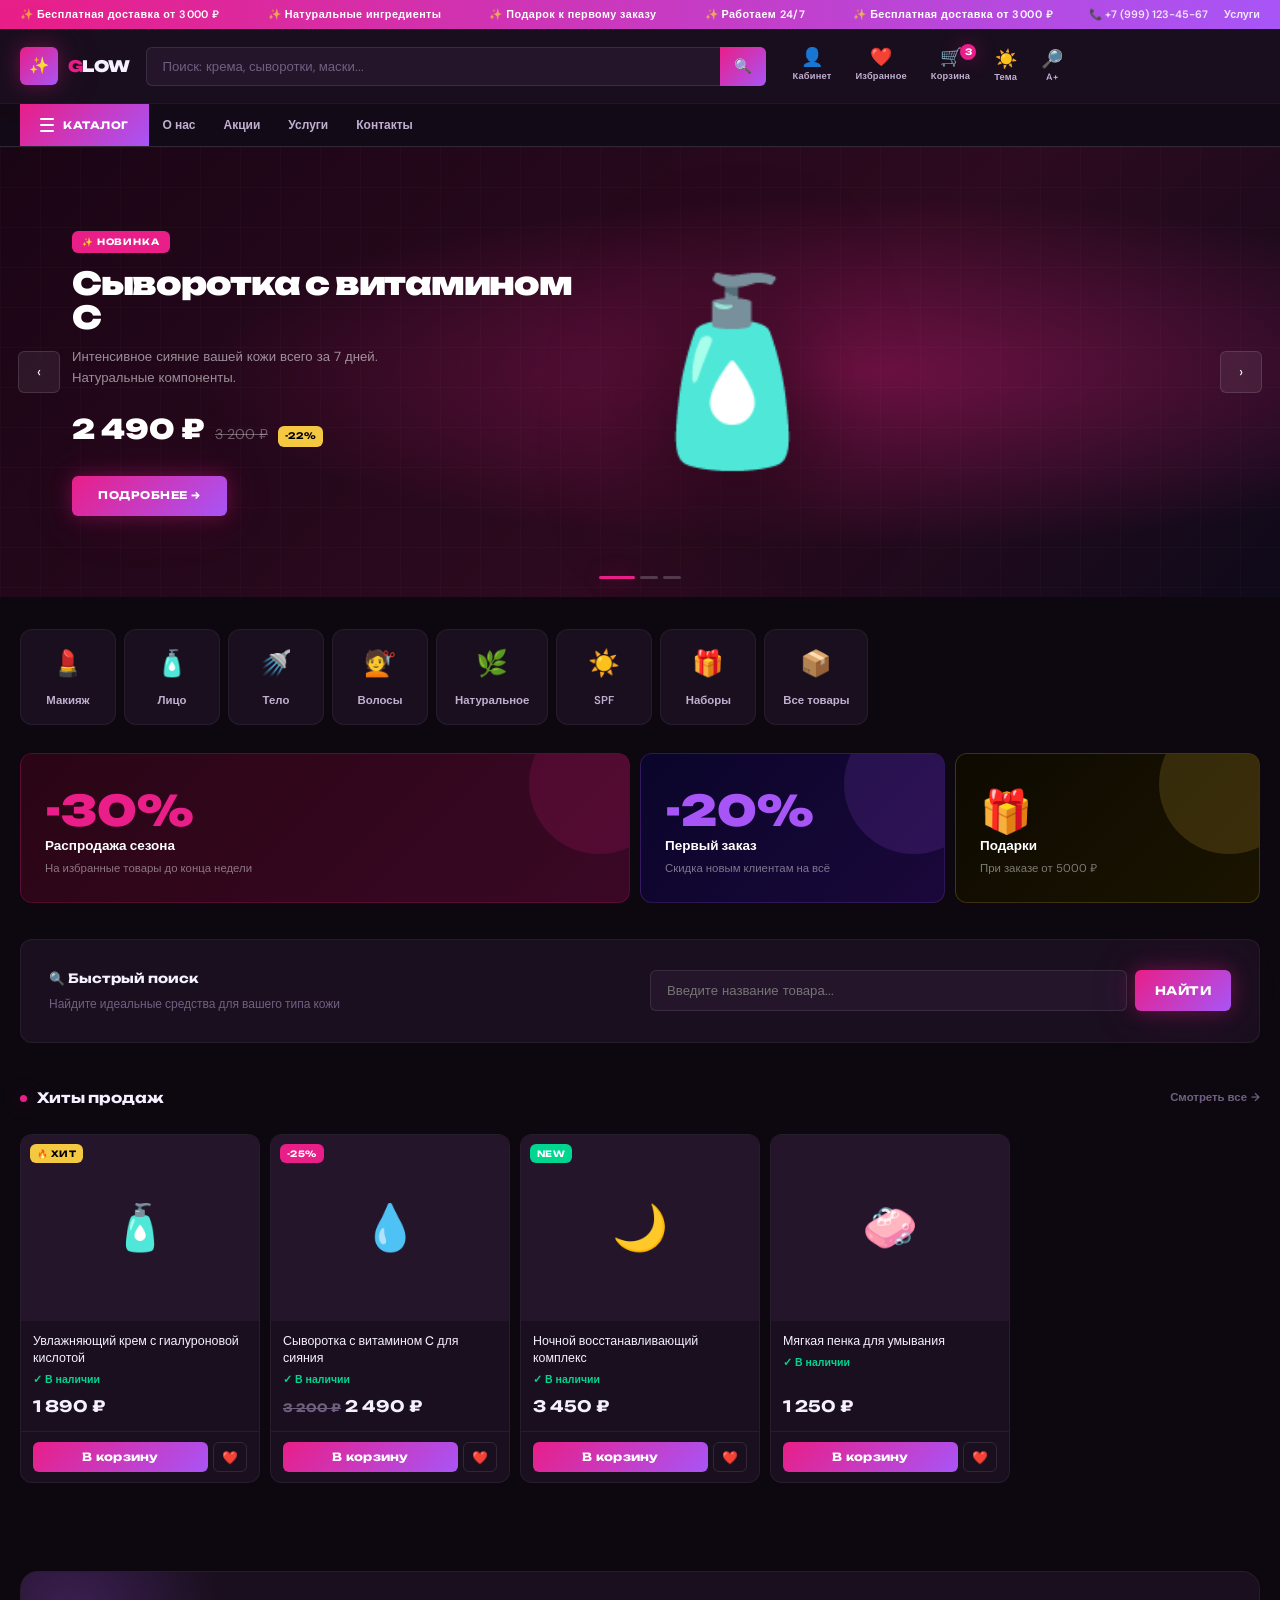
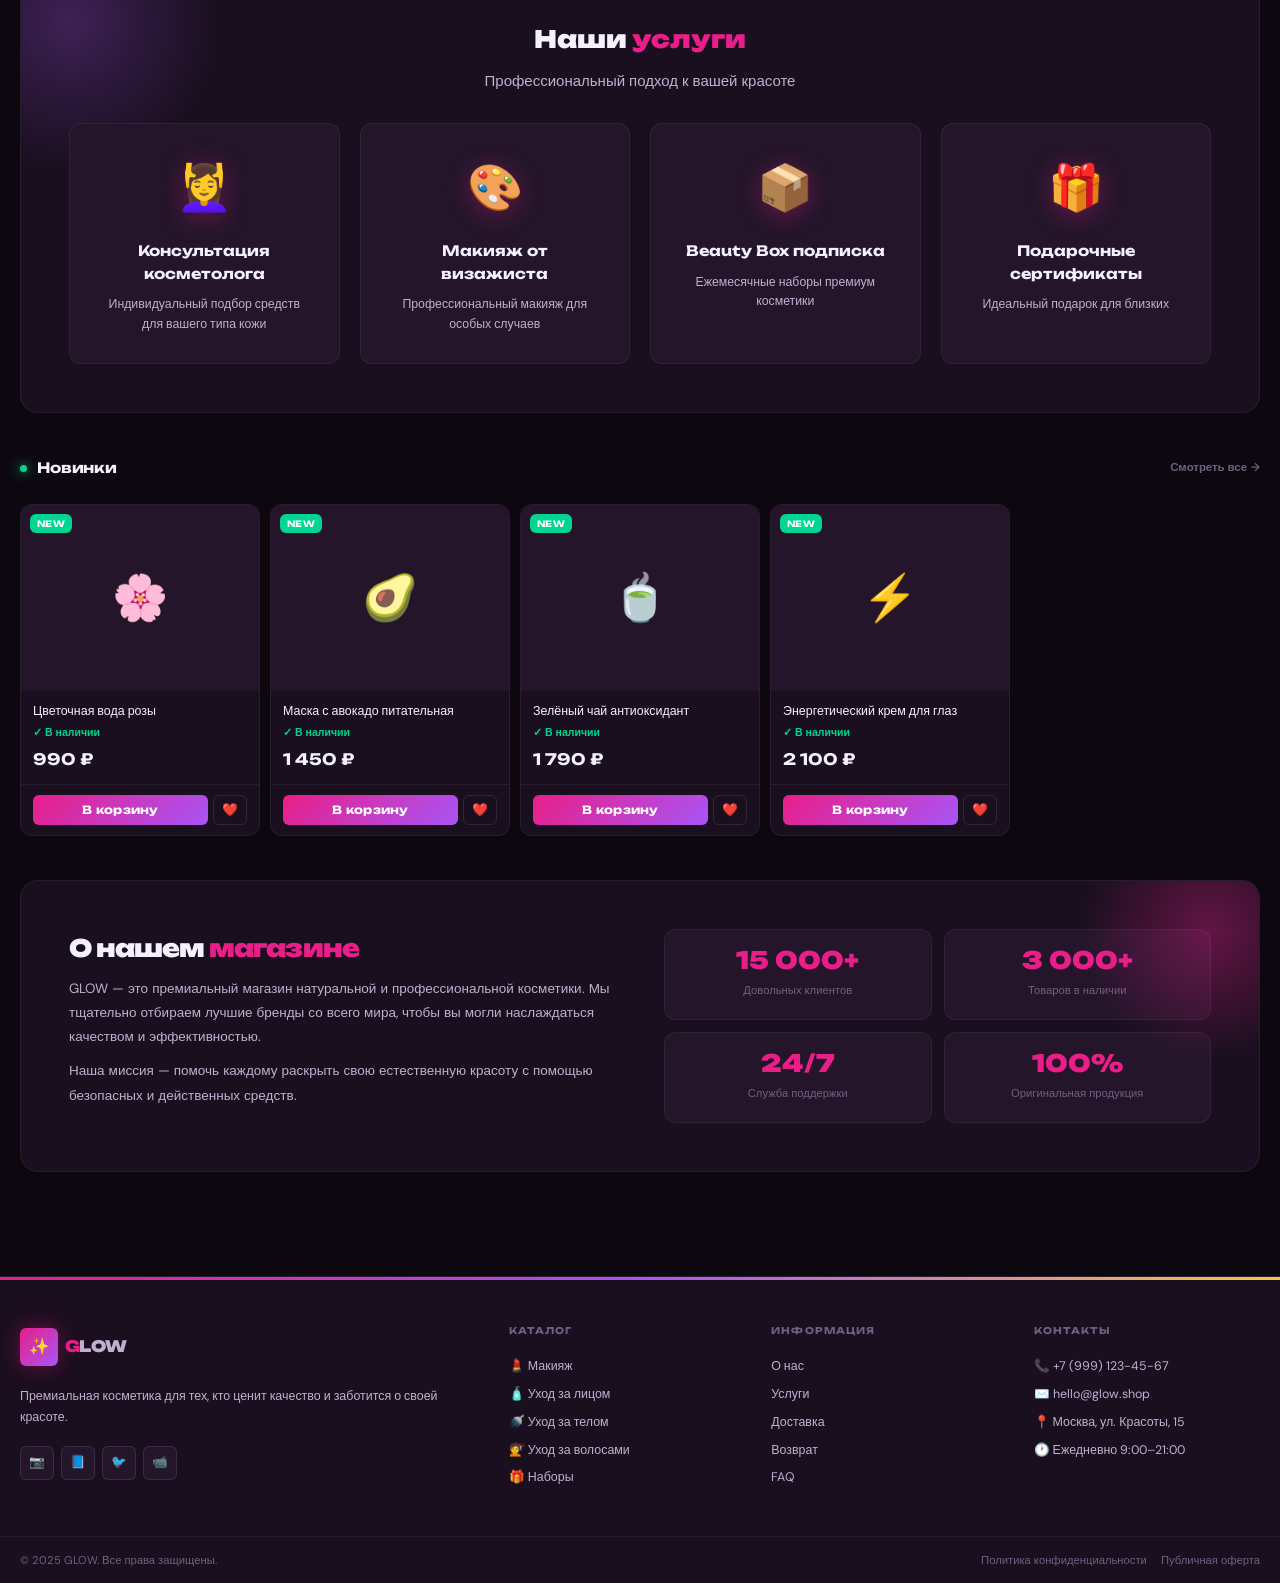
==== cosmetics-shop/index.html @ cc882bc5 "**Cosmetics Shop Website - Premium Beauty & Wellness Platform** **Key features implemented:** - New " ====
<!DOCTYPE html>
<html lang="ru" data-theme="dark">
<head>
    <meta charset="UTF-8">
    <meta name="viewport" content="width=device-width, initial-scale=1.0">
    <title>GLOW — Премиум косметика и уход за собой</title>
    <link rel="stylesheet" href="assets/css/style.css">
</head>
<body>

<!-- Topbar -->
<div class="header-topbar">
  <div class="topbar-inner">
    <div style="overflow:hidden;flex:1">
      <div class="topbar-scroll">
        <span>Бесплатная доставка от 3000 ₽</span>
        <span>Натуральные ингредиенты</span>
        <span>Подарок к первому заказу</span>
        <span>Работаем 24/7</span>
        <span>Бесплатная доставка от 3000 ₽</span>
        <span>Натуральные ингредиенты</span>
        <span>Подарок к первому заказу</span>
        <span>Работаем 24/7</span>
      </div>
    </div>
    <div class="topbar-right">
      <a href="tel:+79991234567">📞 +7 (999) 123-45-67</a>
      <a href="#services">Услуги</a>
    </div>
  </div>
</div>

<!-- Header -->
<header class="site-header">
  <div class="header-inner container">

    <!-- Logo -->
    <a href="index.php" class="logo">
      <div class="logo-mark">✨</div>
      <div class="logo-text"><em>G</em>LOW</div>
    </a>

    <!-- Search -->
    <form class="header-search" action="#" method="GET" autocomplete="off">
      <input type="text" name="q" id="header-search-input"
             placeholder="Поиск: крема, сыворотки, маски..."
             value="">
      <button type="submit">🔍</button>
      <div class="search-suggestions" id="search-suggestions"></div>
    </form>

    <!-- Actions -->
    <nav class="header-actions">
      <a href="#profile" class="btn-icon">
        <span class="icon">👤</span><small>Кабинет</small>
      </a>

      <a href="#favorites" class="btn-icon">
        <span class="icon">❤️</span><small>Избранное</small>
      </a>

      <a href="#cart" class="btn-icon cart-btn">
        <span class="icon">🛒</span>
        <sup class="cart-badge">3</sup>
        <small>Корзина</small>
      </a>

      <button class="btn-icon" id="themeToggle" title="Тема">
        <span class="icon" id="themeIcon">☀️</span><small>Тема</small>
      </button>

      <button class="btn-icon" id="accessibilityBtn" title="Слабовидящим">
        <span class="icon">🔎</span><small>A+</small>
      </button>
    </nav>
  </div>

  <!-- Nav bar -->
  <nav class="header-nav">
    <div class="nav-inner container">

      <!-- Catalog dropdown -->
      <div class="catalog-dropdown">
        <button class="catalog-btn">
          <div class="lines">
            <span></span><span></span><span></span>
          </div>
          Каталог
        </button>
        <div class="catalog-menu">
          <a href="#"><span>💄</span>Макияж</a>
          <a href="#"><span>🧴</span>Уход за лицом</a>
          <a href="#"><span>🚿</span>Уход за телом</a>
          <a href="#"><span>💇</span>Уход за волосами</a>
          <a href="#"><span>🌿</span>Натуральная косметика</a>
          <a href="#"><span>☀️</span>SPF защита</a>
          <a href="#"><span>🎁</span>Наборы и подарки</a>
          <div style="height:1px;background:var(--border);margin:6px 0"></div>
          <a href="#catalog"><span>📦</span>Все товары</a>
        </div>
      </div>

      <div class="nav-links">
        <a href="#about">О нас</a>
        <a href="#promotions">Акции</a>
        <a href="#services">Услуги</a>
        <a href="#contacts">Контакты</a>
      </div>
    </div>
  </nav>
</header>

<!-- Accessibility bar -->
<div class="accessibility-bar" id="accessibilityBar" style="display:none;">
  <div class="container">
    <span>👁 Слабовидящим:</span>
    <button onclick="changeFont(-1)">A−</button>
    <button onclick="changeFont(1)">A+</button>
    <button onclick="toggleContrast()">Контраст</button>
    <button onclick="document.getElementById('accessibilityBar').style.display='none'" style="margin-left:auto">✕</button>
  </div>
</div>

<main class="site-main">

<!-- HERO SLIDER -->
<div class="hero-slider">
    <div class="slider-track">
        <!-- Slide 1 -->
        <div class="slide">
            <div class="slide-bg slide-bg-1"></div>
            <div class="slide-glow"></div>
            <div class="slide-grid"></div>
            <div class="slide-content">
                <div class="slide-tag">✨ Новинка</div>
                <h2>Сыворотка с витамином C</h2>
                <p>Интенсивное сияние вашей кожи всего за 7 дней. Натуральные компоненты.</p>
                <div class="slide-prices">
                    <span class="slide-price">2 490 ₽</span>
                    <span class="slide-old">3 200 ₽</span>
                    <span class="slide-pct">-22%</span>
                </div>
                <a href="#product" class="slide-btn">Подробнее →</a>
            </div>
            <div class="slide-image-wrap">
                <div style="font-size:12rem;filter:drop-shadow(0 20px 60px rgba(0,0,0,0.8));animation:float 4s ease-in-out infinite;">🧴</div>
            </div>
        </div>
        <!-- Slide 2 -->
        <div class="slide">
            <div class="slide-bg slide-bg-2"></div>
            <div class="slide-glow"></div>
            <div class="slide-grid"></div>
            <div class="slide-content">
                <div class="slide-tag">🔥 Хит продаж</div>
                <h2>Набор для идеальной кожи</h2>
                <p>Полный ритуал ухода: очищение, тонизирование, увлажнение.</p>
                <div class="slide-prices">
                    <span class="slide-price">5 990 ₽</span>
                    <span class="slide-old">8 500 ₽</span>
                    <span class="slide-pct">-30%</span>
                </div>
                <a href="#product" class="slide-btn">Подробнее →</a>
            </div>
            <div class="slide-image-wrap">
                <div style="font-size:12rem;filter:drop-shadow(0 20px 60px rgba(0,0,0,0.8));animation:float 4s ease-in-out infinite;">🎁</div>
            </div>
        </div>
        <!-- Slide 3 -->
        <div class="slide">
            <div class="slide-bg slide-bg-3"></div>
            <div class="slide-glow"></div>
            <div class="slide-grid"></div>
            <div class="slide-content">
                <div class="slide-tag">💎 Премиум</div>
                <h2>Люксовая коллекция</h2>
                <p>Эксклюзивные формулы от ведущих мировых брендов.</p>
                <div class="slide-prices">
                    <span class="slide-price">12 990 ₽</span>
                </div>
                <a href="#product" class="slide-btn">Подробнее →</a>
            </div>
            <div class="slide-image-wrap">
                <div style="font-size:12rem;filter:drop-shadow(0 20px 60px rgba(0,0,0,0.8));animation:float 4s ease-in-out infinite;">💄</div>
            </div>
        </div>
    </div>
    <button class="slider-prev">‹</button>
    <button class="slider-next">›</button>
    <div class="slider-controls">
        <button class="slider-dot active" data-index="0"></button>
        <button class="slider-dot" data-index="1"></button>
        <button class="slider-dot" data-index="2"></button>
    </div>
</div>

<div class="container">
    <!-- КАТЕГОРИИ -->
    <section style="padding:28px 0 0">
        <div class="categories-strip">
            <a href="#" class="cat-pill">
                <span class="cat-icon">💄</span>
                <span>Макияж</span>
            </a>
            <a href="#" class="cat-pill">
                <span class="cat-icon">🧴</span>
                <span>Лицо</span>
            </a>
            <a href="#" class="cat-pill">
                <span class="cat-icon">🚿</span>
                <span>Тело</span>
            </a>
            <a href="#" class="cat-pill">
                <span class="cat-icon">💇</span>
                <span>Волосы</span>
            </a>
            <a href="#" class="cat-pill">
                <span class="cat-icon">🌿</span>
                <span>Натуральное</span>
            </a>
            <a href="#" class="cat-pill">
                <span class="cat-icon">☀️</span>
                <span>SPF</span>
            </a>
            <a href="#" class="cat-pill">
                <span class="cat-icon">🎁</span>
                <span>Наборы</span>
            </a>
            <a href="#catalog" class="cat-pill">
                <span class="cat-icon">📦</span>
                <span>Все товары</span>
            </a>
        </div>
    </section>

    <!-- ПРОМО-БАННЕРЫ -->
    <section style="padding:20px 0 0" id="promotions">
        <div class="promo-strip">
            <a href="#" class="promo-card promo-card-1" style="text-decoration:none">
                <div class="promo-orb"></div>
                <div class="promo-num">-30%</div>
                <div class="promo-title">Распродажа сезона</div>
                <div class="promo-sub">На избранные товары до конца недели</div>
            </a>
            <a href="#" class="promo-card promo-card-2" style="text-decoration:none">
                <div class="promo-orb"></div>
                <div class="promo-num">-20%</div>
                <div class="promo-title">Первый заказ</div>
                <div class="promo-sub">Скидка новым клиентам на всё</div>
            </a>
            <a href="#" class="promo-card promo-card-3" style="text-decoration:none">
                <div class="promo-orb"></div>
                <div class="promo-num">🎁</div>
                <div class="promo-title">Подарки</div>
                <div class="promo-sub">При заказе от 5000 ₽</div>
            </a>
        </div>
    </section>

    <!-- ПОИСК -->
    <section id="search" style="padding:28px 0 0">
        <div style="background:var(--surface);border:1px solid var(--border);border-radius:var(--radius-md);padding:28px;display:flex;align-items:center;gap:20px;flex-wrap:wrap">
            <div style="flex:1;min-width:280px">
                <div style="font-family:var(--font-d);font-size:0.85rem;font-weight:700;margin-bottom:6px">🔍 Быстрый поиск</div>
                <p style="font-size:0.8rem;color:var(--text3)">Найдите идеальные средства для вашего типа кожи</p>
            </div>
            <form action="#" method="GET" style="display:flex;gap:8px;flex:1;min-width:280px;position:relative">
                <input type="text" name="q" placeholder="Введите название товара..."
                       style="flex:1;padding:11px 16px;background:var(--surface2);border:1.5px solid var(--border2);border-radius:var(--radius);color:var(--text);font-size:0.88rem"
                       id="hero-search">
                <button type="submit" class="btn-primary" style="width:auto;padding:11px 20px;white-space:nowrap">Найти</button>
            </form>
        </div>
    </section>

    <!-- ПОПУЛЯРНЫЕ ТОВАРЫ -->
    <section class="section">
        <div class="section-header">
            <h2 class="section-title"><span class="dot"></span> Хиты продаж</h2>
            <a href="#catalog" class="section-more">Смотреть все</a>
        </div>
        <div class="products-grid">
            <!-- Product 1 -->
            <div class="product-card">
                <span class="badge badge-popular">🔥 Хит</span>
                <div class="product-card-img-wrap">
                    <div class="product-card-img-placeholder">🧴</div>
                    <div class="product-card-actions">
                        <button class="quick-act">❤️</button>
                        <button class="quick-act">👁️</button>
                    </div>
                </div>
                <div class="product-card-body">
                    <div class="product-card-name">Увлажняющий крем с гиалуроновой кислотой</div>
                    <div class="product-card-stock in-stock">✓ В наличии</div>
                    <div class="product-card-price">1 890 ₽</div>
                </div>
                <div class="product-card-footer">
                    <button class="btn-buy">В корзину</button>
                    <button class="btn-fav">❤️</button>
                </div>
            </div>
            <!-- Product 2 -->
            <div class="product-card">
                <span class="badge badge-sale">-25%</span>
                <div class="product-card-img-wrap">
                    <div class="product-card-img-placeholder">💧</div>
                    <div class="product-card-actions">
                        <button class="quick-act">❤️</button>
                        <button class="quick-act">👁️</button>
                    </div>
                </div>
                <div class="product-card-body">
                    <div class="product-card-name">Сыворотка с витамином C для сияния</div>
                    <div class="product-card-stock in-stock">✓ В наличии</div>
                    <div class="product-card-price">
                        <span class="product-card-old">3 200 ₽</span>
                        2 490 ₽
                    </div>
                </div>
                <div class="product-card-footer">
                    <button class="btn-buy">В корзину</button>
                    <button class="btn-fav">❤️</button>
                </div>
            </div>
            <!-- Product 3 -->
            <div class="product-card">
                <span class="badge badge-new">NEW</span>
                <div class="product-card-img-wrap">
                    <div class="product-card-img-placeholder">🌙</div>
                    <div class="product-card-actions">
                        <button class="quick-act">❤️</button>
                        <button class="quick-act">👁️</button>
                    </div>
                </div>
                <div class="product-card-body">
                    <div class="product-card-name">Ночной восстанавливающий комплекс</div>
                    <div class="product-card-stock in-stock">✓ В наличии</div>
                    <div class="product-card-price">3 450 ₽</div>
                </div>
                <div class="product-card-footer">
                    <button class="btn-buy">В корзину</button>
                    <button class="btn-fav">❤️</button>
                </div>
            </div>
            <!-- Product 4 -->
            <div class="product-card">
                <div class="product-card-img-wrap">
                    <div class="product-card-img-placeholder">🧼</div>
                    <div class="product-card-actions">
                        <button class="quick-act">❤️</button>
                        <button class="quick-act">👁️</button>
                    </div>
                </div>
                <div class="product-card-body">
                    <div class="product-card-name">Мягкая пенка для умывания</div>
                    <div class="product-card-stock in-stock">✓ В наличии</div>
                    <div class="product-card-price">1 250 ₽</div>
                </div>
                <div class="product-card-footer">
                    <button class="btn-buy">В корзину</button>
                    <button class="btn-fav">❤️</button>
                </div>
            </div>
        </div>
    </section>

    <!-- УСЛУГИ -->
    <section class="services-section" id="services">
        <div style="text-align:center;max-width:600px;margin:0 auto">
            <h2 style="font-family:var(--font-d);font-size:1.6rem;font-weight:900;margin-bottom:10px">Наши <span style="color:var(--accent)">услуги</span></h2>
            <p style="color:var(--text2)">Профессиональный подход к вашей красоте</p>
        </div>
        <div class="services-grid">
            <div class="service-card">
                <div class="service-icon">💆‍♀️</div>
                <div class="service-title">Консультация косметолога</div>
                <div class="service-desc">Индивидуальный подбор средств для вашего типа кожи</div>
            </div>
            <div class="service-card">
                <div class="service-icon">🎨</div>
                <div class="service-title">Макияж от визажиста</div>
                <div class="service-desc">Профессиональный макияж для особых случаев</div>
            </div>
            <div class="service-card">
                <div class="service-icon">📦</div>
                <div class="service-title">Beauty Box подписка</div>
                <div class="service-desc">Ежемесячные наборы премиум косметики</div>
            </div>
            <div class="service-card">
                <div class="service-icon">🎁</div>
                <div class="service-title">Подарочные сертификаты</div>
                <div class="service-desc">Идеальный подарок для близких</div>
            </div>
        </div>
    </section>

    <!-- НОВИНКИ -->
    <section class="section" style="padding-top:0">
        <div class="section-header">
            <h2 class="section-title"><span class="dot" style="background:var(--success);box-shadow:0 0 12px var(--success)"></span> Новинки</h2>
            <a href="#catalog" class="section-more">Смотреть все</a>
        </div>
        <div class="products-grid">
            <!-- Product 5 -->
            <div class="product-card">
                <span class="badge badge-new">NEW</span>
                <div class="product-card-img-wrap">
                    <div class="product-card-img-placeholder">🌸</div>
                    <div class="product-card-actions">
                        <button class="quick-act">❤️</button>
                        <button class="quick-act">👁️</button>
                    </div>
                </div>
                <div class="product-card-body">
                    <div class="product-card-name">Цветочная вода розы</div>
                    <div class="product-card-stock in-stock">✓ В наличии</div>
                    <div class="product-card-price">990 ₽</div>
                </div>
                <div class="product-card-footer">
                    <button class="btn-buy">В корзину</button>
                    <button class="btn-fav">❤️</button>
                </div>
            </div>
            <!-- Product 6 -->
            <div class="product-card">
                <span class="badge badge-new">NEW</span>
                <div class="product-card-img-wrap">
                    <div class="product-card-img-placeholder">🥑</div>
                    <div class="product-card-actions">
                        <button class="quick-act">❤️</button>
                        <button class="quick-act">👁️</button>
                    </div>
                </div>
                <div class="product-card-body">
                    <div class="product-card-name">Маска с авокадо питательная</div>
                    <div class="product-card-stock in-stock">✓ В наличии</div>
                    <div class="product-card-price">1 450 ₽</div>
                </div>
                <div class="product-card-footer">
                    <button class="btn-buy">В корзину</button>
                    <button class="btn-fav">❤️</button>
                </div>
            </div>
            <!-- Product 7 -->
            <div class="product-card">
                <span class="badge badge-new">NEW</span>
                <div class="product-card-img-wrap">
                    <div class="product-card-img-placeholder">🍵</div>
                    <div class="product-card-actions">
                        <button class="quick-act">❤️</button>
                        <button class="quick-act">👁️</button>
                    </div>
                </div>
                <div class="product-card-body">
                    <div class="product-card-name">Зелёный чай антиоксидант</div>
                    <div class="product-card-stock in-stock">✓ В наличии</div>
                    <div class="product-card-price">1 790 ₽</div>
                </div>
                <div class="product-card-footer">
                    <button class="btn-buy">В корзину</button>
                    <button class="btn-fav">❤️</button>
                </div>
            </div>
            <!-- Product 8 -->
            <div class="product-card">
                <span class="badge badge-new">NEW</span>
                <div class="product-card-img-wrap">
                    <div class="product-card-img-placeholder">⚡</div>
                    <div class="product-card-actions">
                        <button class="quick-act">❤️</button>
                        <button class="quick-act">👁️</button>
                    </div>
                </div>
                <div class="product-card-body">
                    <div class="product-card-name">Энергетический крем для глаз</div>
                    <div class="product-card-stock in-stock">✓ В наличии</div>
                    <div class="product-card-price">2 100 ₽</div>
                </div>
                <div class="product-card-footer">
                    <button class="btn-buy">В корзину</button>
                    <button class="btn-fav">❤️</button>
                </div>
            </div>
        </div>
    </section>

    <!-- О НАС -->
    <section class="section" id="about" style="padding-top:0">
        <div class="about-section">
            <div class="about-text">
                <h2>О нашем <span>магазине</span></h2>
                <p>GLOW — это премиальный магазин натуральной и профессиональной косметики. Мы тщательно отбираем лучшие бренды со всего мира, чтобы вы могли наслаждаться качеством и эффективностью.</p>
                <p>Наша миссия — помочь каждому раскрыть свою естественную красоту с помощью безопасных и действенных средств.</p>
            </div>
            <div class="about-stats">
                <div class="about-stat"><strong>15 000+</strong><span>Довольных клиентов</span></div>
                <div class="about-stat"><strong>3 000+</strong><span>Товаров в наличии</span></div>
                <div class="about-stat"><strong>24/7</strong><span>Служба поддержки</span></div>
                <div class="about-stat"><strong>100%</strong><span>Оригинальная продукция</span></div>
            </div>
        </div>
    </section>
</div><!-- /container -->

</main>

<!-- Footer -->
<footer class="site-footer" id="contacts">
    <div class="footer-accent-bar"></div>
    <div class="footer-grid container">
        <div class="footer-col">
            <a href="#" class="logo">
                <div class="logo-mark">✨</div>
                <div class="logo-text"><em>G</em>LOW</div>
            </a>
            <p class="footer-desc">Премиальная косметика для тех, кто ценит качество и заботится о своей красоте.</p>
            <div class="footer-socials">
                <a href="#" class="social-btn">📷</a>
                <a href="#" class="social-btn">📘</a>
                <a href="#" class="social-btn">🐦</a>
                <a href="#" class="social-btn">📹</a>
            </div>
        </div>
        <div class="footer-col">
            <h4>Каталог</h4>
            <a href="#">💄 Макияж</a>
            <a href="#">🧴 Уход за лицом</a>
            <a href="#">🚿 Уход за телом</a>
            <a href="#">💇 Уход за волосами</a>
            <a href="#">🎁 Наборы</a>
        </div>
        <div class="footer-col">
            <h4>Информация</h4>
            <a href="#about">О нас</a>
            <a href="#services">Услуги</a>
            <a href="#">Доставка</a>
            <a href="#">Возврат</a>
            <a href="#">FAQ</a>
        </div>
        <div class="footer-col">
            <h4>Контакты</h4>
            <p>📞 +7 (999) 123-45-67</p>
            <p>✉️ hello@glow.shop</p>
            <p>📍 Москва, ул. Красоты, 15</p>
            <p>🕐 Ежедневно 9:00–21:00</p>
        </div>
    </div>
    <div class="footer-bottom container">
        <p>© 2025 GLOW. Все права защищены.</p>
        <div class="footer-bottom-links">
            <a href="#">Политика конфиденциальности</a>
            <a href="#">Публичная оферта</a>
        </div>
    </div>
</footer>

<script>
// Theme Toggle
const themeToggle = document.getElementById('themeToggle');
const themeIcon = document.getElementById('themeIcon');
const html = document.documentElement;

themeToggle.addEventListener('click', () => {
    const isDark = html.getAttribute('data-theme') === 'dark';
    html.setAttribute('data-theme', isDark ? 'light' : 'dark');
    themeIcon.textContent = isDark ? '🌙' : '☀️';
});

// Accessibility
document.getElementById('accessibilityBtn').addEventListener('click', () => {
    document.getElementById('accessibilityBar').style.display = 'block';
});

function changeFont(delta) {
    const current = parseInt(getComputedStyle(document.body).fontSize);
    document.body.style.fontSize = (current + delta) + 'px';
}

function toggleContrast() {
    document.body.classList.toggle('high-contrast');
}

// Slider
const sliderTrack = document.querySelector('.slider-track');
const sliderDots = document.querySelectorAll('.slider-dot');
const sliderPrev = document.querySelector('.slider-prev');
const sliderNext = document.querySelector('.slider-next');
let currentSlide = 0;
const totalSlides = 3;

function updateSlider() {
    sliderTrack.style.transform = `translateX(-${currentSlide * 100}%)`;
    sliderDots.forEach((dot, i) => {
        dot.classList.toggle('active', i === currentSlide);
    });
}

sliderDots.forEach((dot, i) => {
    dot.addEventListener('click', () => {
        currentSlide = i;
        updateSlider();
    });
});

sliderPrev.addEventListener('click', () => {
    currentSlide = (currentSlide - 1 + totalSlides) % totalSlides;
    updateSlider();
});

sliderNext.addEventListener('click', () => {
    currentSlide = (currentSlide + 1) % totalSlides;
    updateSlider();
});

// Auto-slide
setInterval(() => {
    currentSlide = (currentSlide + 1) % totalSlides;
    updateSlider();
}, 5000);

// Smooth scroll for anchor links
document.querySelectorAll('a[href^="#"]').forEach(anchor => {
    anchor.addEventListener('click', function(e) {
        e.preventDefault();
        const target = document.querySelector(this.getAttribute('href'));
        if (target) {
            target.scrollIntoView({ behavior: 'smooth' });
        }
    });
});
</script>

</body>
</html>
---- cosmetics-shop/assets/css/style.css ----
/* ═══════════════════════════════════════════════════
   COSMETICS SHOP — Premium Beauty & Wellness
   Inspired by shop1 style with elegant beauty aesthetics
   Font: Unbounded (display) + DM Sans (body)
   ═══════════════════════════════════════════════════ */

@import url('https://fonts.googleapis.com/css2?family=Unbounded:wght@400;600;700;900&family=DM+Sans:opsz,wght@9..40,300;9..40,400;9..40,500;9..40,600;9..40,700&display=swap');

/* ── Variables ─────────────────────────────────── */
:root {
  --bg:           #0d0810;
  --bg2:          #120a16;
  --surface:      #1a0f1f;
  --surface2:     #24152b;
  --surface3:     #2e1a36;
  --border:       rgba(255,255,255,0.06);
  --border2:      rgba(255,255,255,0.1);
  --text:         #f5f0ff;
  --text2:        #c0b0d0;
  --text3:        #706080;
  --accent:       #e91e88;
  --accent-glow:  rgba(233,30,136,0.35);
  --accent-dark:  #c2166f;
  --accent2:      #a855f7;
  --accent2-glow: rgba(168,85,247,0.25);
  --success:      #00d68f;
  --warning:      #ffaa00;
  --gold:         #f5c842;
  --rose:         #ffb6c1;
  --lavender:     #e6e6fa;

  --shadow-sm: 0 2px 8px rgba(0,0,0,0.5);
  --shadow:    0 4px 24px rgba(0,0,0,0.7);
  --shadow-lg: 0 8px 48px rgba(0,0,0,0.85);
  --glow-pink:  0 0 20px rgba(233,30,136,0.35), 0 0 60px rgba(233,30,136,0.1);
  --glow-purple: 0 0 20px rgba(168,85,247,0.35);

  --radius:    6px;
  --radius-md: 12px;
  --radius-lg: 18px;
  --tr:        0.18s cubic-bezier(0.4,0,0.2,1);
  --tr-slow:   0.35s cubic-bezier(0.4,0,0.2,1);

  --font-d: 'Unbounded', sans-serif;
  --font-b: 'DM Sans', sans-serif;
}

[data-theme="light"] {
  --bg:      #faf5fb;
  --bg2:     #f0e8f5;
  --surface: #ffffff;
  --surface2:#f8f0fb;
  --surface3:#f0e6f5;
  --border:  rgba(0,0,0,0.07);
  --border2: rgba(0,0,0,0.12);
  --text:    #1a0f1a;
  --text2:   #4a3a5a;
  --text3:   #8a7a9a;
  --shadow-sm: 0 2px 8px rgba(0,0,0,0.1);
  --shadow:    0 4px 24px rgba(0,0,0,0.15);
  --shadow-lg: 0 8px 48px rgba(0,0,0,0.2);
  --glow-pink:  0 0 16px rgba(233,30,136,0.2);
  --glow-purple: 0 0 16px rgba(168,85,247,0.2);
}

/* ── Reset ─────────────────────────────────────── */
*, *::before, *::after { box-sizing: border-box; margin: 0; padding: 0; }
html { font-size: 15px; scroll-behavior: smooth; }
body {
  font-family: var(--font-b);
  background: var(--bg);
  color: var(--text);
  line-height: 1.6;
  overflow-x: hidden;
  transition: background var(--tr-slow), color var(--tr-slow);
}
a { color: inherit; text-decoration: none; }
img { max-width: 100%; height: auto; display: block; }
button { cursor: pointer; font-family: var(--font-b); border: none; background: none; }
input, select, textarea { font-family: var(--font-b); }

::-webkit-scrollbar { width: 5px; height: 5px; }
::-webkit-scrollbar-track { background: var(--bg2); }
::-webkit-scrollbar-thumb { background: var(--accent); border-radius: 3px; }

.container { max-width: 1320px; margin: 0 auto; padding: 0 20px; }

/* ── Animations ────────────────────────────────── */
@keyframes fadeUp   { from { opacity:0; transform:translateY(14px); } to { opacity:1; transform:translateY(0); } }
@keyframes fadeIn   { from { opacity:0; } to { opacity:1; } }
@keyframes float    { 0%,100% { transform:translateY(0); } 50% { transform:translateY(-7px); } }
@keyframes shimmer  { 0% { background-position:-200% center; } 100% { background-position:200% center; } }
@keyframes marquee  { from { transform:translateX(0); } to { transform:translateX(-50%); } }
@keyframes dot-pulse { 0%,100% { opacity:1; transform:scale(1); } 50% { opacity:0.4; transform:scale(0.6); } }
@keyframes slide-in-right { from { opacity:0; transform:translateX(20px); } to { opacity:1; transform:translateX(0); } }
@keyframes sparkle { 0%,100% { opacity: 1; transform: scale(1); } 50% { opacity: 0.6; transform: scale(1.2); } }

/* ══════════════════════════════════════════════════
   TOPBAR
══════════════════════════════════════════════════ */
.header-topbar {
  background: linear-gradient(90deg, var(--accent), var(--accent2));
  padding: 6px 0;
  overflow: hidden;
}
.topbar-inner {
  display: flex;
  justify-content: space-between;
  align-items: center;
  padding: 0 20px;
}
.topbar-scroll { display: flex; gap: 48px; animation: marquee 28s linear infinite; white-space: nowrap; }
.topbar-scroll span { font-size: 0.72rem; font-weight: 600; color: #fff; letter-spacing: 0.04em; }
.topbar-scroll span::before { content: '✨ '; opacity: 0.7; }
.topbar-right { display: flex; gap: 16px; flex-shrink: 0; padding-left: 20px; }
.topbar-right a { font-size: 0.72rem; color: rgba(255,255,255,0.85); font-weight: 600; transition: opacity var(--tr); }
.topbar-right a:hover { opacity: 1; color: #fff; }

/* ══════════════════════════════════════════════════
   HEADER
══════════════════════════════════════════════════ */
.site-header {
  background: rgba(26,15,31,0.97);
  border-bottom: 1px solid var(--border2);
  position: sticky; top: 0; z-index: 1000;
  backdrop-filter: blur(24px);
  -webkit-backdrop-filter: blur(24px);
}
[data-theme="light"] .site-header { background: rgba(255,255,255,0.97); }

.header-inner {
  display: flex;
  align-items: center;
  gap: 16px;
  padding: 12px 20px;
}

/* Logo */
.logo { display: flex; align-items: center; gap: 10px; flex-shrink: 0; }
.logo-mark {
  width: 38px; height: 38px;
  background: linear-gradient(135deg, var(--accent), var(--accent2));
  border-radius: var(--radius);
  display: flex; align-items: center; justify-content: center;
  font-size: 1.1rem;
  box-shadow: var(--glow-pink);
  transition: all var(--tr);
  overflow: hidden;
  position: relative;
}
.logo-mark::after {
  content: '';
  position: absolute; inset: 0;
  background: linear-gradient(135deg, transparent 40%, rgba(255,255,255,0.2) 50%, transparent 60%);
  transform: translateX(-100%);
  transition: transform 0.5s;
}
.logo:hover .logo-mark { transform: scale(1.08); box-shadow: var(--glow-pink), 0 0 0 2px var(--accent); }
.logo:hover .logo-mark::after { transform: translateX(100%); }
.logo-text { font-family: var(--font-d); font-size: 1.05rem; font-weight: 900; letter-spacing: -0.04em; }
.logo-text em { color: var(--accent); font-style: normal; }

/* Search */
.header-search { flex: 1; max-width: 620px; position: relative; }
.header-search input {
  width: 100%;
  padding: 10px 50px 10px 16px;
  background: var(--surface2);
  border: 1.5px solid var(--border2);
  border-radius: var(--radius);
  color: var(--text);
  font-size: 0.88rem;
  transition: border-color var(--tr), box-shadow var(--tr);
}
.header-search input::placeholder { color: var(--text3); }
.header-search input:focus { outline: none; border-color: var(--accent); box-shadow: 0 0 0 3px var(--accent-glow); }
.header-search button {
  position: absolute; right: 0; top: 0; bottom: 0; width: 46px;
  background: linear-gradient(135deg, var(--accent), var(--accent2));
  color: #fff;
  border-radius: 0 var(--radius) var(--radius) 0;
  font-size: 0.95rem;
  display: flex; align-items: center; justify-content: center;
  transition: background var(--tr);
}
.header-search button:hover { filter: brightness(1.1); }

.search-suggestions {
  position: absolute;
  top: calc(100% + 5px); left: 0; right: 0;
  background: var(--surface);
  border: 1px solid var(--border2);
  border-radius: var(--radius-md);
  box-shadow: var(--shadow-lg);
  z-index: 999; display: none; overflow: hidden;
}
.search-suggestions.open { display: block; animation: fadeUp 0.12s ease; }
.suggestion-item {
  padding: 10px 14px; display: flex; align-items: center; gap: 12px;
  cursor: pointer; border-bottom: 1px solid var(--border); transition: background var(--tr);
}
.suggestion-item:last-child { border-bottom: none; }
.suggestion-item:hover { background: var(--surface2); }
.suggestion-item img { width: 38px; height: 38px; object-fit: contain; border-radius: var(--radius); background: var(--surface3); padding: 4px; }
.suggestion-item span { font-size: 0.83rem; font-weight: 500; flex: 1; }
.suggestion-item strong { font-size: 0.83rem; font-weight: 700; color: var(--accent); white-space: nowrap; }

/* Actions */
.header-actions { display: flex; align-items: center; gap: 2px; flex-shrink: 0; }
.btn-icon {
  display: flex; flex-direction: column; align-items: center; gap: 3px;
  padding: 7px 11px; border-radius: var(--radius); cursor: pointer; position: relative;
  color: var(--text2); transition: background var(--tr), color var(--tr);
}
.btn-icon .icon { font-size: 1.2rem; line-height: 1; }
.btn-icon small  { font-size: 0.62rem; font-weight: 600; letter-spacing: 0.02em; white-space: nowrap; }
.btn-icon:hover  { background: var(--surface2); color: var(--text); }
.btn-icon.cart-btn:hover { color: var(--accent); }
.cart-badge {
  position: absolute; top: 3px; right: 5px;
  background: var(--accent); color: #fff;
  font-family: var(--font-d); font-size: 0.58rem; font-weight: 700;
  min-width: 16px; height: 16px; border-radius: 8px;
  display: flex; align-items: center; justify-content: center; padding: 0 3px;
  box-shadow: var(--glow-pink); animation: fadeIn 0.2s ease;
}

/* Nav */
.header-nav { background: var(--bg2); border-top: 1px solid var(--border); }
.nav-inner { display: flex; align-items: stretch; padding: 0 20px; }
.catalog-dropdown { position: relative; }
.catalog-btn {
  display: flex; align-items: center; gap: 9px;
  padding: 0 20px; height: 42px;
  background: linear-gradient(135deg, var(--accent), var(--accent2)); color: #fff;
  font-family: var(--font-d); font-size: 0.68rem; font-weight: 700;
  letter-spacing: 0.05em; text-transform: uppercase;
  transition: all var(--tr); white-space: nowrap; cursor: pointer; border: none;
}
.catalog-btn:hover { filter: brightness(1.1); }
.catalog-btn .lines { display: flex; flex-direction: column; gap: 4px; }
.catalog-btn .lines span { display: block; width: 14px; height: 2px; background: #fff; border-radius: 1px; transition: width var(--tr); }
.catalog-dropdown:hover .lines span:nth-child(1) { width: 9px; }
.catalog-dropdown:hover .lines span:nth-child(3) { width: 11px; }

.catalog-menu {
  position: absolute; top: 100%; left: 0;
  background: var(--surface);
  border: 1px solid var(--border2); border-top: 2px solid var(--accent);
  border-radius: 0 0 var(--radius-md) var(--radius-md);
  box-shadow: var(--shadow-lg); min-width: 230px;
  z-index: 999; display: none; flex-direction: column; padding: 6px 0;
  animation: fadeUp 0.12s ease;
}
.catalog-dropdown:hover .catalog-menu { display: flex; }
.catalog-menu a {
  padding: 9px 18px; font-size: 0.85rem; font-weight: 500;
  color: var(--text2); display: flex; align-items: center; gap: 10px;
  transition: background var(--tr), color var(--tr), padding-left var(--tr);
  border-left: 2px solid transparent;
}
.catalog-menu a:hover { background: var(--surface2); color: var(--accent); border-left-color: var(--accent); padding-left: 22px; }

.nav-links { display: flex; align-items: center; }
.nav-links a {
  padding: 0 14px; height: 42px;
  display: flex; align-items: center;
  font-size: 0.8rem; font-weight: 600; color: var(--text2);
  transition: color var(--tr); position: relative; white-space: nowrap;
}
.nav-links a::after {
  content: ''; position: absolute; bottom: 0; left: 14px; right: 14px;
  height: 2px; background: var(--accent); transform: scaleX(0); transition: transform var(--tr);
}
.nav-links a:hover { color: var(--text); }
.nav-links a:hover::after { transform: scaleX(1); }
.nav-links a.admin-link { color: var(--accent); }

/* Accessibility bar */
.accessibility-bar {
  background: var(--surface3); border-bottom: 1px solid var(--border);
  padding: 7px 0; font-size: 0.8rem;
}
.accessibility-bar .container { display: flex; align-items: center; gap: 10px; }
.accessibility-bar span { color: var(--text3); }
.accessibility-bar button {
  padding: 4px 12px; background: var(--surface); border: 1px solid var(--border2);
  border-radius: var(--radius); color: var(--text); font-size: 0.8rem; transition: all var(--tr);
}
.accessibility-bar button:hover { background: var(--accent); color: #fff; border-color: var(--accent); }

.site-main { min-height: 70vh; }

/* ══════════════════════════════════════════════════
   HERO SLIDER
══════════════════════════════════════════════════ */
.hero-slider { position: relative; overflow: hidden; height: 450px; }
.slider-track { display: flex; height: 100%; transition: transform 0.65s cubic-bezier(0.77,0,0.175,1); }
.slide {
  min-width: 100%; height: 100%;
  display: flex; align-items: center; padding: 0 72px;
  position: relative; overflow: hidden;
}
.slide-bg { position: absolute; inset: 0; }
.slide-bg-1 { background: linear-gradient(135deg, #1a0515 0%, #2d0a1f 60%, #0f0a1a 100%); }
.slide-bg-2 { background: linear-gradient(135deg, #0a0f1a 0%, #1a0a2e 60%, #1a0a1a 100%); }
.slide-bg-3 { background: linear-gradient(135deg, #0a0a0a 0%, #1a0a15 60%, #0d0a0d 100%); }
.slide-glow {
  position: absolute; inset: 0;
  background: radial-gradient(ellipse at 68% 50%, var(--accent-glow) 0%, transparent 55%);
  pointer-events: none;
}
.slide:nth-child(2) .slide-glow { background: radial-gradient(ellipse at 68% 50%, var(--accent2-glow) 0%, transparent 55%); }
.slide-grid {
  position: absolute; inset: 0;
  background-image: linear-gradient(rgba(255,255,255,0.015) 1px,transparent 1px),linear-gradient(90deg,rgba(255,255,255,0.015) 1px,transparent 1px);
  background-size: 40px 40px;
  pointer-events: none;
}

.slide-content { position: relative; z-index: 2; flex: 1; max-width: 500px; }
.slide-tag {
  display: inline-flex; align-items: center; gap: 6px;
  padding: 4px 10px; background: var(--accent); color: #fff;
  font-family: var(--font-d); font-size: 0.58rem; font-weight: 700;
  letter-spacing: 0.1em; text-transform: uppercase; border-radius: var(--radius);
  margin-bottom: 14px;
}
.slide-content h2 {
  font-family: var(--font-d); font-size: 2.1rem; font-weight: 900;
  color: #fff; line-height: 1.1; margin-bottom: 10px; letter-spacing: -0.04em;
}
.slide-content p { font-size: 0.88rem; color: rgba(255,255,255,0.55); margin-bottom: 20px; max-width: 360px; }
.slide-prices { display: flex; align-items: baseline; gap: 10px; margin-bottom: 24px; }
.slide-price { font-family: var(--font-d); font-size: 1.8rem; font-weight: 900; color: #fff; }
.slide-old   { font-size: 0.95rem; color: rgba(255,255,255,0.35); text-decoration: line-through; }
.slide-pct   { padding: 3px 7px; background: var(--gold); color: #000; font-family: var(--font-d); font-size: 0.6rem; font-weight: 700; border-radius: var(--radius); }
.slide-btn {
  display: inline-flex; align-items: center; gap: 8px;
  padding: 12px 26px;
  background: linear-gradient(135deg, var(--accent), var(--accent2)); color: #fff;
  font-family: var(--font-d); font-size: 0.7rem; font-weight: 700;
  letter-spacing: 0.05em; text-transform: uppercase; border-radius: var(--radius);
  transition: all var(--tr); box-shadow: var(--glow-pink);
}
.slide-btn:hover { background: #fff; color: var(--accent-dark); transform: translateY(-2px); box-shadow: 0 8px 32px rgba(233,30,136,0.4); }

.slide-image-wrap {
  position: relative; z-index: 2; flex: 0 0 320px; height: 300px;
  display: flex; align-items: center; justify-content: center;
}
.slide-image {
  max-height: 270px; max-width: 300px; object-fit: contain;
  filter: drop-shadow(0 20px 60px rgba(0,0,0,0.8));
  animation: float 4s ease-in-out infinite;
}

.slider-prev, .slider-next {
  position: absolute; top: 50%; transform: translateY(-50%);
  width: 42px; height: 42px;
  background: rgba(255,255,255,0.07); border: 1px solid rgba(255,255,255,0.12);
  color: #fff; border-radius: var(--radius); font-size: 1rem;
  display: flex; align-items: center; justify-content: center;
  transition: all var(--tr); backdrop-filter: blur(8px); z-index: 10; cursor: pointer;
}
.slider-prev { left: 18px; } .slider-next { right: 18px; }
.slider-prev:hover, .slider-next:hover { background: var(--accent); border-color: var(--accent); box-shadow: var(--glow-pink); }

.slider-controls {
  position: absolute; bottom: 18px; left: 50%; transform: translateX(-50%);
  display: flex; gap: 5px; align-items: center; z-index: 10;
}
.slider-dot {
  height: 3px; width: 18px; background: rgba(255,255,255,0.2);
  border-radius: 2px; cursor: pointer; border: none;
  transition: all var(--tr);
}
.slider-dot.active { width: 36px; background: var(--accent); box-shadow: var(--glow-pink); }

/* ══════════════════════════════════════════════════
   SECTIONS
══════════════════════════════════════════════════ */
.section { padding: 44px 0; }
.section-header { display: flex; align-items: center; justify-content: space-between; margin-bottom: 24px; }
.section-title {
  font-family: var(--font-d); font-size: 0.95rem; font-weight: 700;
  letter-spacing: -0.01em; display: flex; align-items: center; gap: 10px;
}
.section-title .dot {
  width: 7px; height: 7px; background: var(--accent); border-radius: 50%;
  box-shadow: var(--glow-pink); display: inline-block;
  animation: dot-pulse 1.8s ease-in-out infinite;
}
.section-more {
  font-size: 0.76rem; font-weight: 600; color: var(--text3);
  display: flex; align-items: center; gap: 4px; transition: color var(--tr); white-space: nowrap;
}
.section-more:hover { color: var(--accent); }
.section-more::after { content: '→'; transition: transform var(--tr); }
.section-more:hover::after { transform: translateX(3px); }

/* ══════════════════════════════════════════════════
   CATEGORY STRIP
══════════════════════════════════════════════════ */
.categories-strip {
  display: flex; gap: 8px; overflow-x: auto; padding: 4px 0 8px; scrollbar-width: none;
}
.categories-strip::-webkit-scrollbar { display: none; }
.cat-pill {
  display: flex; flex-direction: column; align-items: center; gap: 7px;
  padding: 14px 18px; background: var(--surface); border: 1px solid var(--border);
  border-radius: var(--radius-md); min-width: 96px; flex-shrink: 0;
  color: var(--text2); font-size: 0.76rem; font-weight: 600; text-align: center;
  text-decoration: none; transition: all var(--tr); position: relative; overflow: hidden; cursor: pointer;
}
.cat-pill::before {
  content: ''; position: absolute; inset: 0;
  background: linear-gradient(135deg, var(--accent-glow), transparent);
  opacity: 0; transition: opacity var(--tr);
}
.cat-pill:hover { border-color: var(--accent); color: var(--text); transform: translateY(-3px); box-shadow: var(--shadow); }
.cat-pill:hover::before { opacity: 1; }
.cat-pill .cat-icon { font-size: 1.7rem; position: relative; z-index: 1; }
.cat-pill span { position: relative; z-index: 1; }

/* ══════════════════════════════════════════════════
   PROMO STRIP
══════════════════════════════════════════════════ */
.promo-strip { display: grid; grid-template-columns: 2fr 1fr 1fr; gap: 10px; margin-bottom: 8px; }
.promo-card {
  border-radius: var(--radius-md); padding: 24px; position: relative; overflow: hidden;
  cursor: pointer; transition: transform var(--tr), box-shadow var(--tr); min-height: 150px;
  display: flex; flex-direction: column; justify-content: flex-end;
}
.promo-card:hover { transform: translateY(-3px); box-shadow: var(--shadow-lg); }
.promo-card-1 { background: linear-gradient(135deg,#2a0515,#3a0825); border: 1px solid rgba(233,30,136,0.2); }
.promo-card-2 { background: linear-gradient(135deg,#0a052a,#1a083a); border: 1px solid rgba(168,85,247,0.2); }
.promo-card-3 { background: linear-gradient(135deg,#0e0a00,#1a1400); border: 1px solid rgba(245,200,66,0.2); }
.promo-orb {
  position: absolute; top: -40px; right: -40px;
  width: 140px; height: 140px; border-radius: 50%; opacity: 0.15;
}
.promo-card-1 .promo-orb { background: var(--accent); }
.promo-card-2 .promo-orb { background: var(--accent2); }
.promo-card-3 .promo-orb { background: var(--gold); }
.promo-num {
  font-family: var(--font-d); font-size: 2.8rem; font-weight: 900; line-height: 1; margin-bottom: 4px;
}
.promo-card-1 .promo-num { color: var(--accent); }
.promo-card-2 .promo-num { color: var(--accent2); }
.promo-card-3 .promo-num { color: var(--gold); }
.promo-title { font-weight: 700; font-size: 0.9rem; color: #fff; margin-bottom: 3px; }
.promo-sub   { font-size: 0.76rem; color: rgba(255,255,255,0.45); }

/* ══════════════════════════════════════════════════
   PRODUCT CARD
══════════════════════════════════════════════════ */
.products-grid { display: grid; grid-template-columns: repeat(auto-fill,minmax(205px,1fr)); gap: 10px; }

.product-card {
  background: var(--surface); border: 1px solid var(--border);
  border-radius: var(--radius-md); display: flex; flex-direction: column;
  position: relative; overflow: hidden; transition: all var(--tr); cursor: pointer;
}
.product-card::after {
  content: ''; position: absolute; inset: 0; border-radius: var(--radius-md);
  box-shadow: inset 0 0 0 1px var(--accent); opacity: 0; transition: opacity var(--tr);
}
.product-card:hover { transform: translateY(-4px); box-shadow: var(--shadow-lg); border-color: transparent; }
.product-card:hover::after { opacity: 1; }

.product-card-img-wrap {
  background: var(--surface2); padding: 18px; overflow: hidden; position: relative;
}
.product-card-img {
  width: 100%; height: 150px; object-fit: contain;
  transition: transform var(--tr-slow); display: block;
}
.product-card:hover .product-card-img { transform: scale(1.07); }
.product-card-img-placeholder {
  width: 100%; height: 150px; display: flex; align-items: center; justify-content: center; font-size: 3rem;
}

.product-card-actions {
  position: absolute; top: 8px; right: 8px;
  display: flex; flex-direction: column; gap: 4px;
  opacity: 0; transform: translateX(8px); transition: all var(--tr);
}
.product-card:hover .product-card-actions { opacity: 1; transform: translateX(0); }
.quick-act {
  width: 30px; height: 30px; background: var(--surface); border: 1px solid var(--border2);
  border-radius: var(--radius); display: flex; align-items: center; justify-content: center;
  font-size: 0.85rem; transition: all var(--tr); cursor: pointer;
}
.quick-act:hover { background: var(--accent); border-color: var(--accent); }

.product-card-body { padding: 12px; flex: 1; display: flex; flex-direction: column; gap: 5px; }
.product-card-name {
  font-size: 0.83rem; font-weight: 500; color: var(--text); line-height: 1.4;
  display: -webkit-box; -webkit-line-clamp: 2; -webkit-box-orient: vertical; overflow: hidden;
  transition: color var(--tr);
}
.product-card:hover .product-card-name { color: var(--accent); }
.product-card-price {
  font-family: var(--font-d); font-size: 1.05rem; font-weight: 700; color: var(--text); margin-top: auto;
}
.product-card-old { font-size: 0.76rem; color: var(--text3); text-decoration: line-through; }
.product-card-stock { font-size: 0.7rem; font-weight: 600; }
.in-stock  { color: var(--success); }
.out-stock { color: var(--accent); }

.product-card-footer { padding: 10px 12px; border-top: 1px solid var(--border); display: flex; gap: 5px; }
.btn-buy {
  flex: 1; padding: 8px 10px; background: linear-gradient(135deg, var(--accent), var(--accent2)); color: #fff;
  border-radius: var(--radius); font-weight: 700; font-size: 0.75rem;
  font-family: var(--font-d); letter-spacing: 0.02em; text-align: center;
  transition: all var(--tr); border: none; cursor: pointer; overflow: hidden; position: relative;
}
.btn-buy::after {
  content: ''; position: absolute; inset: 0;
  background: linear-gradient(90deg,transparent,rgba(255,255,255,0.15),transparent);
  transform: translateX(-100%); transition: transform 0.4s;
}
.btn-buy:hover { filter: brightness(1.1); }
.btn-buy:hover::after { transform: translateX(100%); }
.btn-buy:active { transform: scale(0.97); }

.btn-fav {
  width: 34px; border: 1px solid var(--border2); border-radius: var(--radius);
  font-size: 0.85rem; display: flex; align-items: center; justify-content: center;
  transition: all var(--tr); color: var(--text3); background: transparent; cursor: pointer;
}
.btn-fav:hover { border-color: var(--accent); color: var(--accent); background: var(--surface2); }

.badge {
  position: absolute; top: 9px; left: 9px;
  padding: 3px 7px; border-radius: var(--radius);
  font-family: var(--font-d); font-size: 0.58rem; font-weight: 700;
  letter-spacing: 0.05em; text-transform: uppercase; color: #fff; z-index: 1;
}
.badge-sale    { background: var(--accent); }
.badge-new     { background: var(--success); }
.badge-popular { background: var(--gold); color: #000; }

/* ══════════════════════════════════════════════════
   ABOUT
══════════════════════════════════════════════════ */
.about-section {
  background: var(--surface); border: 1px solid var(--border); border-radius: var(--radius-lg);
  padding: 48px; display: grid; grid-template-columns: 1fr 1fr; gap: 48px;
  align-items: center; position: relative; overflow: hidden;
}
.about-section::before {
  content: ''; position: absolute; top: -80px; right: -80px;
  width: 260px; height: 260px; border-radius: 50%;
  background: radial-gradient(circle, var(--accent-glow), transparent 70%);
  pointer-events: none;
}
.about-text h2 {
  font-family: var(--font-d); font-size: 1.6rem; font-weight: 900;
  letter-spacing: -0.04em; margin-bottom: 14px; line-height: 1.2;
}
.about-text h2 span { color: var(--accent); }
.about-text p { color: var(--text2); line-height: 1.8; font-size: 0.9rem; margin-bottom: 10px; }
.about-stats { display: grid; grid-template-columns: 1fr 1fr; gap: 12px; }
.about-stat {
  background: var(--surface2); border: 1px solid var(--border); border-radius: var(--radius-md);
  padding: 18px; text-align: center; transition: border-color var(--tr);
}
.about-stat:hover { border-color: var(--accent); }
.about-stat strong { display: block; font-family: var(--font-d); font-size: 1.6rem; font-weight: 900; color: var(--accent); line-height: 1; margin-bottom: 5px; }
.about-stat span { font-size: 0.75rem; color: var(--text3); font-weight: 500; }

/* ══════════════════════════════════════════════════
   NEWS
══════════════════════════════════════════════════ */
.news-grid { display: grid; grid-template-columns: repeat(auto-fill,minmax(290px,1fr)); gap: 14px; }
.news-card {
  background: var(--surface); border: 1px solid var(--border); border-radius: var(--radius-md);
  overflow: hidden; transition: all var(--tr); display: flex; flex-direction: column;
}
.news-card:hover { border-color: var(--accent); transform: translateY(-3px); box-shadow: var(--shadow); }
.news-card-thumb { height: 170px; overflow: hidden; }
.news-card-thumb img { width: 100%; height: 100%; object-fit: cover; transition: transform var(--tr-slow); }
.news-card:hover .news-card-thumb img { transform: scale(1.05); }
.news-card-thumb-ph {
  height: 170px; background: linear-gradient(135deg,var(--surface2),var(--surface3));
  display: flex; align-items: center; justify-content: center; font-size: 2.5rem; position: relative;
}
.news-card-thumb-ph::after { content: ''; position: absolute; inset: 0; background: linear-gradient(135deg,var(--accent-glow),transparent); opacity: 0.5; }
.news-card-body { padding: 16px; flex: 1; display: flex; flex-direction: column; gap: 7px; }
.news-card-date { font-size: 0.7rem; color: var(--text3); font-weight: 600; letter-spacing: 0.04em; text-transform: uppercase; }
.news-card-title { font-weight: 700; font-size: 0.92rem; line-height: 1.4; }
.news-card-text { font-size: 0.82rem; color: var(--text2); line-height: 1.6; display: -webkit-box; -webkit-line-clamp: 3; -webkit-box-orient: vertical; overflow: hidden; flex: 1; }
.news-card-link { font-size: 0.76rem; font-weight: 700; color: var(--accent); display: inline-flex; align-items: center; gap: 4px; margin-top: 4px; transition: gap var(--tr); }
.news-card-link:hover { gap: 8px; }

/* ══════════════════════════════════════════════════
   CATALOG
══════════════════════════════════════════════════ */
.catalog-layout { display: grid; grid-template-columns: 250px 1fr; gap: 18px; padding: 24px 0; }
.catalog-sidebar {
  background: var(--surface); border: 1px solid var(--border); border-radius: var(--radius-md);
  padding: 18px; height: fit-content; position: sticky; top: 106px;
}
.filter-group { margin-bottom: 18px; }
.filter-title { font-family: var(--font-d); font-size: 0.68rem; font-weight: 700; letter-spacing: 0.07em; text-transform: uppercase; color: var(--text3); margin-bottom: 10px; }
.filter-list { display: flex; flex-direction: column; gap: 4px; }
.filter-option {
  display: flex; align-items: center; gap: 8px; padding: 6px 8px; border-radius: var(--radius);
  font-size: 0.82rem; color: var(--text2); cursor: pointer; transition: all var(--tr);
}
.filter-option:hover { background: var(--surface2); color: var(--text); }
.filter-option input[type="checkbox"] { accent-color: var(--accent); }
.price-range { display: flex; gap: 8px; align-items: center; }
.price-input {
  width: 100%; padding: 8px; background: var(--surface2); border: 1px solid var(--border2);
  border-radius: var(--radius); color: var(--text); font-size: 0.82rem;
}
.filter-btn {
  width: 100%; padding: 10px; background: linear-gradient(135deg, var(--accent), var(--accent2));
  color: #fff; border-radius: var(--radius); font-weight: 700; font-size: 0.78rem;
  font-family: var(--font-d); letter-spacing: 0.04em; text-transform: uppercase; cursor: pointer;
  transition: all var(--tr); border: none;
}
.filter-btn:hover { filter: brightness(1.1); }

.sort-bar {
  background: var(--surface); border: 1px solid var(--border); border-radius: var(--radius-md);
  padding: 12px 16px; display: flex; justify-content: space-between; align-items: center; margin-bottom: 14px;
}
.sort-lbl { font-size: 0.75rem; color: var(--text3); font-weight: 600; margin-right: 2px; }
.sort-btn {
  padding: 4px 12px; border-radius: var(--radius); font-size: 0.75rem; font-weight: 600;
  color: var(--text2); background: transparent; border: 1px solid transparent;
  cursor: pointer; transition: all var(--tr);
}
.sort-btn.active { background: var(--accent); color: #fff; border-color: var(--accent); }
.sort-btn:hover:not(.active) { border-color: var(--border2); color: var(--text); }

/* ══════════════════════════════════════════════════
   PRODUCT PAGE
══════════════════════════════════════════════════ */
.product-layout { display: grid; grid-template-columns: 1fr 400px; gap: 24px; padding: 24px 0; }
.product-gallery { background: var(--surface); border: 1px solid var(--border); border-radius: var(--radius-md); padding: 22px; }
.gallery-main-box {
  background: var(--surface2); border-radius: var(--radius); display: flex;
  align-items: center; justify-content: center; height: 360px; overflow: hidden; margin-bottom: 14px;
}
.gallery-main { max-height: 320px; max-width: 100%; object-fit: contain; transition: transform var(--tr-slow); }
.gallery-main:hover { transform: scale(1.04); }
.gallery-thumbs { display: flex; gap: 7px; flex-wrap: wrap; }
.gallery-thumb {
  width: 68px; height: 68px; object-fit: contain; border: 2px solid var(--border);
  border-radius: var(--radius); cursor: pointer; padding: 5px; background: var(--surface2);
  transition: border-color var(--tr);
}
.gallery-thumb.active, .gallery-thumb:hover { border-color: var(--accent); }

.product-info { display: flex; flex-direction: column; gap: 14px; }
.product-info-card { background: var(--surface); border: 1px solid var(--border); border-radius: var(--radius-md); padding: 22px; }
.product-title { font-family: var(--font-d); font-size: 1.1rem; font-weight: 700; line-height: 1.3; margin-bottom: 10px; letter-spacing: -0.02em; }
.product-rating { display: flex; align-items: center; gap: 8px; margin-bottom: 14px; }
.stars { color: var(--gold); letter-spacing: -1px; font-size: 1rem; }
.rating-cnt { font-size: 0.78rem; color: var(--text3); }

.product-price-row { margin-bottom: 14px; }
.product-price { font-family: var(--font-d); font-size: 1.9rem; font-weight: 900; color: var(--text); }
.product-old   { font-size: 0.9rem; color: var(--text3); text-decoration: line-through; margin-left: 8px; }
.product-disc  {
  display: inline-block; padding: 2px 7px; background: var(--accent); color: #fff;
  font-family: var(--font-d); font-size: 0.62rem; font-weight: 700; border-radius: var(--radius);
  margin-left: 6px; vertical-align: middle;
}
.stock-badge {
  display: inline-flex; align-items: center; gap: 5px; padding: 5px 11px;
  border-radius: var(--radius); font-size: 0.75rem; font-weight: 700; margin-bottom: 18px;
}
.stock-badge.in  { background: rgba(0,214,143,0.1); color: var(--success); border: 1px solid rgba(0,214,143,0.2); }
.stock-badge.out { background: rgba(233,30,136,0.1); color: var(--accent);  border: 1px solid rgba(233,30,136,0.2); }

.btn-primary {
  display: flex; align-items: center; justify-content: center; gap: 8px; width: 100%;
  padding: 14px; background: linear-gradient(135deg, var(--accent), var(--accent2)); color: #fff; border-radius: var(--radius);
  font-family: var(--font-d); font-weight: 700; font-size: 0.78rem; letter-spacing: 0.04em;
  text-transform: uppercase; border: none; cursor: pointer; transition: all var(--tr);
  box-shadow: var(--glow-pink); position: relative; overflow: hidden; text-decoration: none;
}
.btn-primary::before {
  content: ''; position: absolute; inset: 0;
  background: linear-gradient(90deg,transparent,rgba(255,255,255,0.1),transparent);
  transform: translateX(-100%); transition: transform 0.5s;
}
.btn-primary:hover { filter: brightness(1.1); transform: translateY(-1px); color: #fff; }
.btn-primary:hover::before { transform: translateX(100%); }
.btn-primary:active { transform: scale(0.98); }
.btn-primary:disabled { opacity: 0.4; cursor: not-allowed; transform: none; box-shadow: none; }

.btn-secondary {
  display: flex; align-items: center; justify-content: center; gap: 8px; width: 100%;
  padding: 12px; background: transparent; border: 1.5px solid var(--border2);
  color: var(--text2); border-radius: var(--radius); font-weight: 600; font-size: 0.85rem;
  cursor: pointer; transition: all var(--tr); text-decoration: none;
}
.btn-secondary:hover { border-color: var(--accent); color: var(--accent); }

.specs-table { width: 100%; border-collapse: collapse; }
.specs-table tr { border-bottom: 1px solid var(--border); }
.specs-table tr:last-child { border-bottom: none; }
.specs-table td { padding: 9px 0; font-size: 0.83rem; }
.specs-table td:first-child { color: var(--text3); width: 46%; padding-right: 10px; }
.specs-table td:last-child { font-weight: 600; }

.review-card {
  background: var(--surface2); border: 1px solid var(--border);
  border-radius: var(--radius-md); padding: 16px; margin-bottom: 10px; transition: border-color var(--tr);
}
.review-card:hover { border-color: var(--border2); }
.review-header { display: flex; justify-content: space-between; align-items: flex-start; margin-bottom: 9px; }
.review-ai { display: flex; align-items: center; gap: 10px; }
.review-ava { width: 34px; height: 34px; border-radius: 50%; object-fit: cover; }
.review-name { font-weight: 700; font-size: 0.85rem; }
.review-date { font-size: 0.72rem; color: var(--text3); margin-top: 1px; }
.review-text { font-size: 0.83rem; color: var(--text2); line-height: 1.7; }

/* ══════════════════════════════════════════════════
   CART
══════════════════════════════════════════════════ */
.cart-layout { display: grid; grid-template-columns: 1fr 340px; gap: 18px; padding: 24px 0; }
.cart-item {
  background: var(--surface); border: 1px solid var(--border); border-radius: var(--radius-md);
  padding: 16px; display: flex; align-items: center; gap: 14px; margin-bottom: 8px; transition: border-color var(--tr);
}
.cart-item:hover { border-color: var(--border2); }
.cart-item-img {
  width: 88px; height: 88px; object-fit: contain; background: var(--surface2);
  border-radius: var(--radius); padding: 8px; flex-shrink: 0;
}
.cart-item-ph { width: 88px; height: 88px; background: var(--surface2); border-radius: var(--radius); display: flex; align-items: center; justify-content: center; font-size: 2rem; flex-shrink: 0; }
.cart-item-info { flex: 1; }
.cart-item-name { font-weight: 600; font-size: 0.88rem; margin-bottom: 5px; line-height: 1.4; }
.cart-item-price { font-family: var(--font-d); font-size: 1.05rem; font-weight: 700; color: var(--accent); }
.qty-control { display: flex; align-items: center; gap: 7px; margin-top: 9px; }
.qty-btn {
  width: 28px; height: 28px; border: 1px solid var(--border2); border-radius: var(--radius);
  font-size: 1rem; font-weight: 700; display: flex; align-items: center; justify-content: center;
  transition: all var(--tr); color: var(--text2); background: var(--surface2); cursor: pointer;
}
.qty-btn:hover { background: var(--accent); color: #fff; border-color: var(--accent); }
.qty-value { font-weight: 700; min-width: 22px; text-align: center; font-size: 0.92rem; }
.btn-remove {
  padding: 6px 12px; font-size: 0.75rem; font-weight: 600; color: var(--text3);
  border: 1px solid var(--border); border-radius: var(--radius);
  background: transparent; cursor: pointer; transition: all var(--tr);
}
.btn-remove:hover { background: rgba(233,30,136,0.1); border-color: var(--accent); color: var(--accent); }

.cart-summary {
  background: var(--surface); border: 1px solid var(--border); border-radius: var(--radius-md);
  padding: 22px; height: fit-content; position: sticky; top: 106px;
}
.cart-summary h3 {
  font-family: var(--font-d); font-size: 0.72rem; font-weight: 700;
  letter-spacing: 0.08em; text-transform: uppercase; color: var(--text3); margin-bottom: 18px;
}
.summary-row { display: flex; justify-content: space-between; padding: 8px 0; font-size: 0.85rem; border-bottom: 1px solid var(--border); }
.summary-row:last-of-type { border-bottom: none; }
.summary-row.total { font-family: var(--font-d); font-size: 1.05rem; font-weight: 700; margin-top: 4px; padding-top: 14px; border-top: 2px solid var(--border2); border-bottom: none; }
.summary-row.total span:last-child { color: var(--accent); }
.summary-discount { color: var(--success); }
.summary-free { color: var(--success); font-weight: 600; }

/* ══════════════════════════════════════════════════
   FORMS
══════════════════════════════════════════════════ */
.form-card {
  background: var(--surface); border: 1px solid var(--border);
  border-radius: var(--radius-lg); padding: 38px; max-width: 510px; margin: 36px auto;
}
.form-card h1 {
  font-family: var(--font-d); font-size: 1.3rem; font-weight: 900;
  letter-spacing: -0.03em; margin-bottom: 26px;
}
.form-group { margin-bottom: 16px; }
.form-group label {
  display: block; font-size: 0.72rem; font-weight: 700;
  letter-spacing: 0.07em; text-transform: uppercase; color: var(--text3); margin-bottom: 7px;
}
.required { color: var(--accent); }
.form-control {
  width: 100%; padding: 10px 13px; background: var(--surface2);
  border: 1.5px solid var(--border2); border-radius: var(--radius); color: var(--text);
  font-size: 0.88rem; transition: border-color var(--tr), box-shadow var(--tr);
}
.form-control:focus { outline: none; border-color: var(--accent2); box-shadow: 0 0 0 3px var(--accent2-glow); }
.form-control.error { border-color: var(--accent); box-shadow: 0 0 0 3px var(--accent-glow); }
.form-control::placeholder { color: var(--text3); }
select.form-control { cursor: pointer; }
textarea.form-control { resize: vertical; min-height: 96px; }
.field-error { color: var(--accent); font-size: 0.76rem; margin-top: 4px; display: block; }
.form-row { display: grid; grid-template-columns: 1fr 1fr; gap: 12px; }

.avatar-upload {
  border: 2px dashed var(--border2); border-radius: var(--radius-md);
  padding: 26px; text-align: center; cursor: pointer; transition: all var(--tr);
}
.avatar-upload:hover { border-color: var(--accent2); background: rgba(168,85,247,0.04); }
.avatar-upload input { display: none; }
.avatar-preview { width: 88px; height: 88px; border-radius: 50%; object-fit: cover; margin: 0 auto 10px; border: 2px solid var(--accent); display: none; }
.avatar-upload p { font-size: 0.8rem; color: var(--text3); }

/* ══════════════════════════════════════════════════
   PROFILE
══════════════════════════════════════════════════ */
.profile-layout { display: grid; grid-template-columns: 270px 1fr; gap: 18px; padding: 24px 0; }
.profile-card {
  background: var(--surface); border: 1px solid var(--border); border-radius: var(--radius-md);
  padding: 26px; text-align: center; height: fit-content; position: relative; overflow: hidden;
}
.profile-card-top {
  position: absolute; top: 0; left: 0; right: 0; height: 72px;
  background: linear-gradient(135deg, rgba(233,30,136,0.3), rgba(168,85,247,0.2));
}
.profile-avatar {
  width: 84px; height: 84px; border-radius: 50%; object-fit: cover;
  border: 3px solid var(--accent); margin: 30px auto 14px; position: relative; box-shadow: var(--glow-pink);
}
.profile-name { font-family: var(--font-d); font-size: 0.9rem; font-weight: 700; }
.profile-nick { color: var(--text3); font-size: 0.82rem; margin-bottom: 3px; }
.profile-email { font-size: 0.8rem; color: var(--text2); margin-bottom: 18px; }
.profile-nav a {
  display: flex; align-items: center; gap: 9px; padding: 10px 14px;
  font-size: 0.83rem; font-weight: 600; color: var(--text2); border-radius: var(--radius);
  transition: all var(--tr); margin-bottom: 2px;
}
.profile-nav a:hover { background: var(--surface2); color: var(--text); }
.profile-sections { display: flex; flex-direction: column; gap: 14px; }
.profile-section { background: var(--surface); border: 1px solid var(--border); border-radius: var(--radius-md); padding: 20px; }
.profile-section h3 {
  font-family: var(--font-d); font-size: 0.66rem; font-weight: 700;
  letter-spacing: 0.09em; text-transform: uppercase; color: var(--text3); margin-bottom: 14px;
}

/* ══════════════════════════════════════════════════
   ADMIN
══════════════════════════════════════════════════ */
.admin-layout { display: grid; grid-template-columns: 210px 1fr; min-height: 100vh; }
.admin-sidebar { background: #07070e; border-right: 1px solid rgba(255,255,255,0.05); }
.admin-brand {
  padding: 18px 18px 14px;
  font-family: var(--font-d); font-size: 0.72rem; font-weight: 900;
  letter-spacing: 0.06em; color: var(--accent); border-bottom: 1px solid rgba(255,255,255,0.05);
  display: flex; align-items: center; gap: 8px;
}
.admin-nav { padding: 10px 0; }
.admin-nav a {
  display: flex; align-items: center; gap: 9px; padding: 9px 18px;
  font-size: 0.8rem; font-weight: 500; color: #505070;
  transition: all var(--tr); border-left: 2px solid transparent;
}
.admin-nav a:hover { background: rgba(233,30,136,0.05); color: #a0a0c0; border-left-color: rgba(255,255,255,0.1); }
.admin-nav a.active { background: rgba(233,30,136,0.1); color: var(--accent); border-left-color: var(--accent); }
.admin-nav .divider { height: 1px; background: rgba(255,255,255,0.05); margin: 7px 18px; }
.admin-content { background: var(--bg); padding: 26px; }
.admin-content h1 { font-family: var(--font-d); font-size: 1.2rem; font-weight: 900; letter-spacing: -0.03em; margin-bottom: 22px; }

.stats-grid { display: grid; grid-template-columns: repeat(4,1fr); gap: 12px; margin-bottom: 22px; }
.stat-card {
  background: var(--surface); border: 1px solid var(--border); border-radius: var(--radius-md);
  padding: 18px; position: relative; overflow: hidden; transition: border-color var(--tr), transform var(--tr);
}
.stat-card:hover { border-color: var(--accent); transform: translateY(-2px); }
.stat-card::after {
  content: ''; position: absolute; bottom: 0; left: 0; right: 0; height: 2px;
  background: linear-gradient(90deg,var(--accent),var(--accent2)); transform: scaleX(0); transition: transform var(--tr);
}
.stat-card:hover::after { transform: scaleX(1); }
.stat-label { font-size: 0.68rem; font-weight: 700; letter-spacing: 0.07em; text-transform: uppercase; color: var(--text3); margin-bottom: 7px; }
.stat-value { font-family: var(--font-d); font-size: 1.6rem; font-weight: 900; }
.stat-icon  { position: absolute; top: 14px; right: 14px; font-size: 1.4rem; opacity: 0.35; }

.admin-table { width: 100%; border-collapse: collapse; background: var(--surface); border-radius: var(--radius-md); overflow: hidden; border: 1px solid var(--border); }
.admin-table th {
  background: var(--surface2); padding: 11px 14px; font-size: 0.68rem;
  font-weight: 700; letter-spacing: 0.07em; text-transform: uppercase; color: var(--text3);
  text-align: left; border-bottom: 1px solid var(--border);
}
.admin-table td { padding: 11px 14px; font-size: 0.83rem; border-bottom: 1px solid var(--border); vertical-align: middle; }
.admin-table tr:last-child td { border-bottom: none; }
.admin-table tbody tr { transition: background var(--tr); }
.admin-table tbody tr:hover td { background: var(--surface2); }
.admin-table img { width: 42px; height: 42px; object-fit: contain; border-radius: var(--radius); background: var(--surface2); padding: 4px; }

.btn-sm {
  padding: 4px 11px; border-radius: var(--radius); font-size: 0.72rem; font-weight: 600;
  cursor: pointer; border: none; transition: all var(--tr); display: inline-flex; align-items: center; gap: 3px;
}
.btn-edit   { background: rgba(168,85,247,0.12); color: var(--accent2); }
.btn-edit:hover   { background: var(--accent2); color: #fff; }
.btn-delete { background: rgba(233,30,136,0.1); color: var(--accent); }
.btn-delete:hover { background: var(--accent); color: #fff; }
.btn-add {
  display: inline-flex; align-items: center; gap: 6px; padding: 8px 16px;
  background: linear-gradient(135deg, var(--accent), var(--accent2)); color: #fff; border-radius: var(--radius);
  font-family: var(--font-d); font-weight: 700; font-size: 0.68rem;
  letter-spacing: 0.05em; text-transform: uppercase; border: none; cursor: pointer;
  transition: all var(--tr); text-decoration: none; box-shadow: var(--glow-pink);
}
.btn-add:hover { filter: brightness(1.1); color: #fff; transform: translateY(-1px); }

.admin-form-card { background: var(--surface); border: 1px solid var(--border); border-radius: var(--radius-md); padding: 22px; }

/* ══════════════════════════════════════════════════
   ALERTS
══════════════════════════════════════════════════ */
.alert {
  padding: 11px 16px; border-radius: var(--radius); margin-bottom: 14px;
  font-size: 0.83rem; font-weight: 500; display: flex; align-items: center; gap: 7px;
}
.alert-success { background: rgba(0,214,143,0.1);  color: var(--success); border: 1px solid rgba(0,214,143,0.2); }
.alert-error   { background: rgba(233,30,136,0.1);   color: var(--accent);  border: 1px solid rgba(233,30,136,0.2); }
.alert-info    { background: rgba(168,85,247,0.1);  color: var(--accent2); border: 1px solid rgba(168,85,247,0.2); }

/* ══════════════════════════════════════════════════
   BREADCRUMBS
══════════════════════════════════════════════════ */
.breadcrumbs { padding: 12px 0; font-size: 0.76rem; color: var(--text3); display: flex; gap: 5px; align-items: center; }
.breadcrumbs a { color: var(--text3); transition: color var(--tr); }
.breadcrumbs a:hover { color: var(--accent); }
.breadcrumbs .sep { color: var(--border2); }
.breadcrumbs span { color: var(--text2); font-weight: 600; }

/* ══════════════════════════════════════════════════
   PAGINATION
══════════════════════════════════════════════════ */
.pagination { display: flex; gap: 4px; justify-content: center; margin-top: 28px; }
.pagination a, .pagination span {
  width: 34px; height: 34px; display: flex; align-items: center; justify-content: center;
  border: 1px solid var(--border); border-radius: var(--radius); font-size: 0.82rem;
  font-weight: 600; color: var(--text2); background: var(--surface); transition: all var(--tr);
}
.pagination a:hover { border-color: var(--accent); color: var(--accent); }
.pagination span.current { background: var(--accent); color: #fff; border-color: var(--accent); box-shadow: var(--glow-pink); }

/* ══════════════════════════════════════════════════
   EMPTY STATE
══════════════════════════════════════════════════ */
.empty-state { text-align: center; padding: 56px 20px; }
.empty-state .empty-icon { font-size: 3rem; margin-bottom: 14px; filter: grayscale(0.4); }
.empty-state h3 { font-family: var(--font-d); font-size: 1rem; font-weight: 700; margin-bottom: 6px; }
.empty-state p { color: var(--text3); font-size: 0.85rem; }

/* ══════════════════════════════════════════════════
   FOOTER
══════════════════════════════════════════════════ */
.site-footer { background: var(--surface); border-top: 1px solid var(--border); margin-top: 60px; }
.footer-accent-bar { height: 3px; background: linear-gradient(90deg, var(--accent), var(--accent2), var(--gold)); }
.footer-grid { display: grid; grid-template-columns: 2fr 1fr 1fr 1fr; gap: 36px; padding: 44px 20px; }
.footer-col .logo { margin-bottom: 12px; }
.footer-desc { color: var(--text3); font-size: 0.82rem; line-height: 1.7; margin-bottom: 14px; }
.footer-socials { display: flex; gap: 7px; }
.social-btn {
  width: 34px; height: 34px; background: var(--surface2); border: 1px solid var(--border2);
  border-radius: var(--radius); display: flex; align-items: center; justify-content: center;
  font-size: 0.9rem; color: var(--text3); text-decoration: none; transition: all var(--tr);
}
.social-btn:hover { background: var(--accent); border-color: var(--accent); color: #fff; }
.footer-col h4 {
  font-family: var(--font-d); font-size: 0.62rem; font-weight: 700;
  letter-spacing: 0.12em; text-transform: uppercase; color: var(--text3); margin-bottom: 14px;
}
.footer-col a { display: flex; align-items: center; gap: 7px; color: var(--text2); font-size: 0.83rem; padding: 4px 0; transition: color var(--tr); }
.footer-col a:hover { color: var(--accent); }
.footer-col p { color: var(--text2); font-size: 0.83rem; padding: 4px 0; }
.footer-map { height: 190px; filter: grayscale(0.85) brightness(0.65) contrast(1.1); }
[data-theme="light"] .footer-map { filter: none; }
.footer-map iframe { display: block; width: 100%; height: 100%; }
.footer-bottom {
  border-top: 1px solid var(--border); padding: 14px 20px;
  display: flex; justify-content: space-between; align-items: center;
}
.footer-bottom p { font-size: 0.75rem; color: var(--text3); }
.footer-bottom-links { display: flex; gap: 14px; }
.footer-bottom-links a { font-size: 0.75rem; color: var(--text3); transition: color var(--tr); }
.footer-bottom-links a:hover { color: var(--accent); }

/* ══════════════════════════════════════════════════
   SERVICES SECTION (NEW for cosmetics)
══════════════════════════════════════════════════ */
.services-section {
  background: var(--surface); border: 1px solid var(--border); border-radius: var(--radius-lg);
  padding: 48px; margin: 44px 0; position: relative; overflow: hidden;
}
.services-section::before {
  content: ''; position: absolute; top: -100px; left: -100px;
  width: 300px; height: 300px; border-radius: 50%;
  background: radial-gradient(circle, var(--accent2-glow), transparent 70%);
  pointer-events: none;
}
.services-grid { display: grid; grid-template-columns: repeat(auto-fit, minmax(250px, 1fr)); gap: 20px; margin-top: 30px; }
.service-card {
  background: var(--surface2); border: 1px solid var(--border); border-radius: var(--radius-md);
  padding: 28px; text-align: center; transition: all var(--tr); position: relative; overflow: hidden;
}
.service-card::before {
  content: ''; position: absolute; inset: 0;
  background: linear-gradient(135deg, transparent, rgba(233,30,136,0.05), transparent);
  opacity: 0; transition: opacity var(--tr);
}
.service-card:hover { transform: translateY(-5px); border-color: var(--accent); box-shadow: var(--shadow-lg); }
.service-card:hover::before { opacity: 1; }
.service-icon {
  font-size: 3rem; margin-bottom: 16px; display: inline-block;
  filter: drop-shadow(0 4px 12px var(--accent-glow));
}
.service-title {
  font-family: var(--font-d); font-size: 0.95rem; font-weight: 700;
  color: var(--text); margin-bottom: 10px;
}
.service-desc { font-size: 0.82rem; color: var(--text2); line-height: 1.6; }

/* ══════════════════════════════════════════════════
   UTILS
══════════════════════════════════════════════════ */
.text-center { text-align: center; }
.mt-2 { margin-top: 14px; } .mt-3 { margin-top: 22px; } .mb-2 { margin-bottom: 14px; }
body.accessibility-mode { font-size: 118%; line-height: 1.9; }
body.high-contrast { --bg:#000; --surface:#111; --text:#fff; --border:rgba(255,255,255,0.2); }

/* ══════════════════════════════════════════════════
   RESPONSIVE
══════════════════════════════════════════════════ */
@media (max-width: 1100px) {
  .catalog-layout { grid-template-columns: 1fr; }
  .product-layout { grid-template-columns: 1fr; }
  .cart-layout { grid-template-columns: 1fr; }
  .profile-layout { grid-template-columns: 1fr; }
  .about-section { grid-template-columns: 1fr; }
  .footer-grid { grid-template-columns: 1fr 1fr; }
  .stats-grid { grid-template-columns: 1fr 1fr; }
  .promo-strip { grid-template-columns: 1fr 1fr; }
}
@media (max-width: 768px) {
  .header-inner { flex-wrap: wrap; gap: 10px; }
  .header-search { order: 3; flex: 0 0 100%; max-width: 100%; }
  .header-topbar { display: none; }
  .hero-slider { height: 300px; }
  .slide { padding: 0 32px; }
  .slide-content h2 { font-size: 1.5rem; }
  .slide-image-wrap { display: none; }
  .nav-links { display: none; }
  .footer-grid { grid-template-columns: 1fr; gap: 22px; padding: 28px 20px; }
  .products-grid { grid-template-columns: repeat(2,1fr); }
  .form-row { grid-template-columns: 1fr; }
  .admin-layout { grid-template-columns: 1fr; }
  .promo-strip { grid-template-columns: 1fr; }
  .footer-bottom { flex-direction: column; gap: 8px; text-align: center; }
  .services-section { padding: 28px; }
}
@media (max-width: 480px) {
  .products-grid { grid-template-columns: 1fr; }
  .form-card { padding: 22px 14px; margin: 16px auto; }
  .hero-slider { height: 240px; }
  .slide { padding: 0 18px; }
  .slide-content h2 { font-size: 1.2rem; }
}
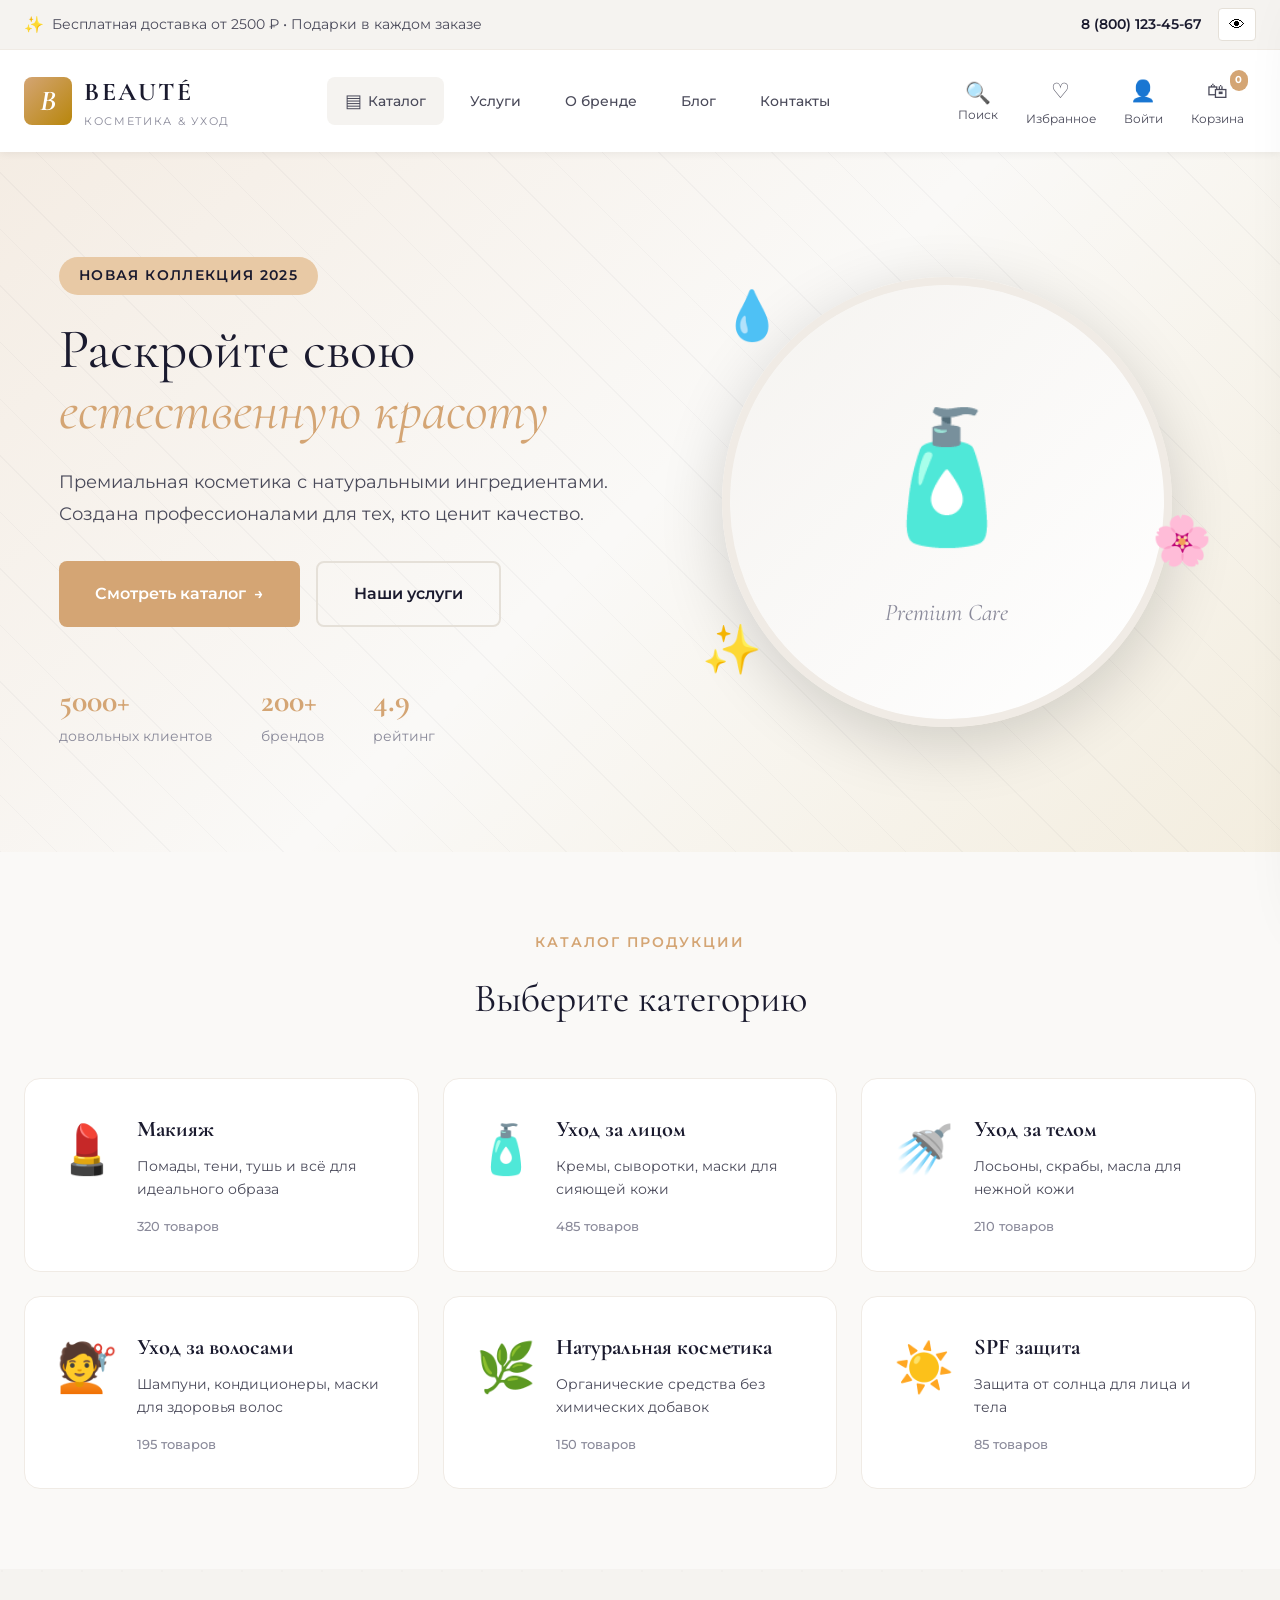
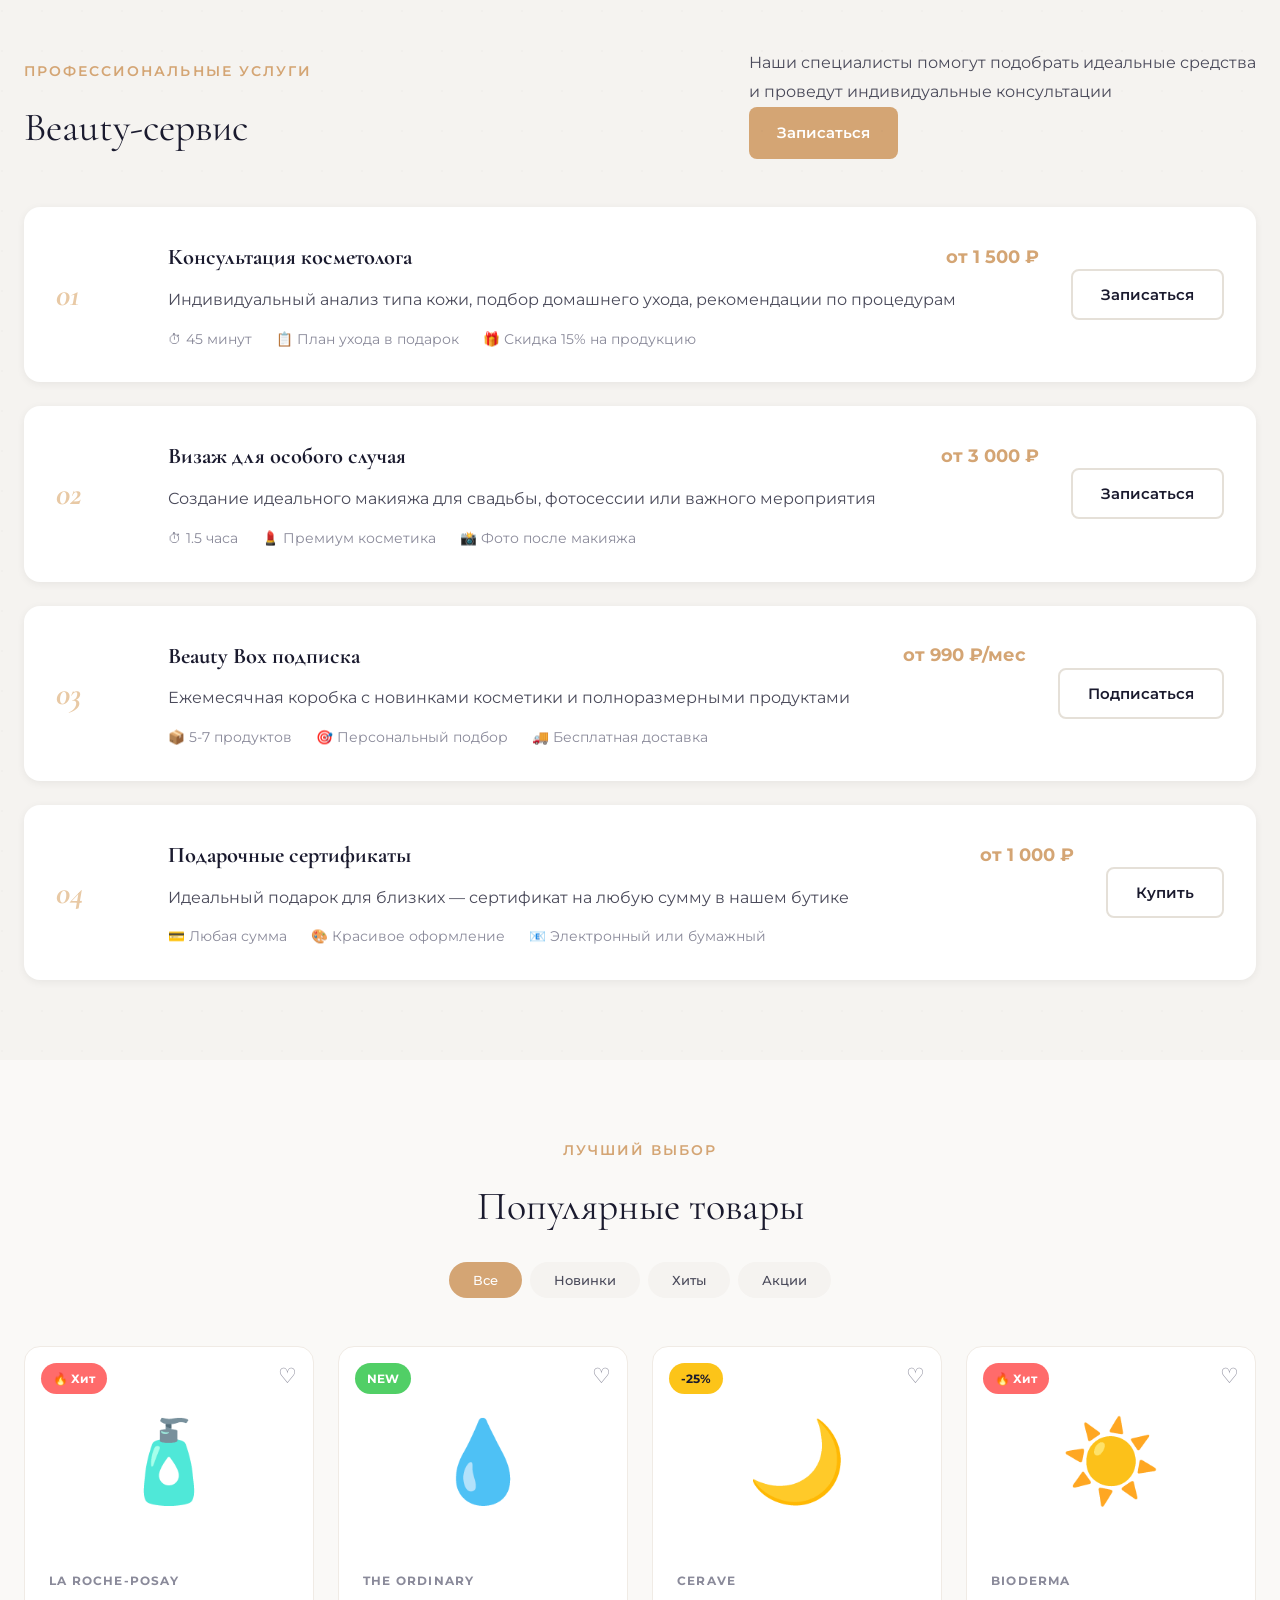
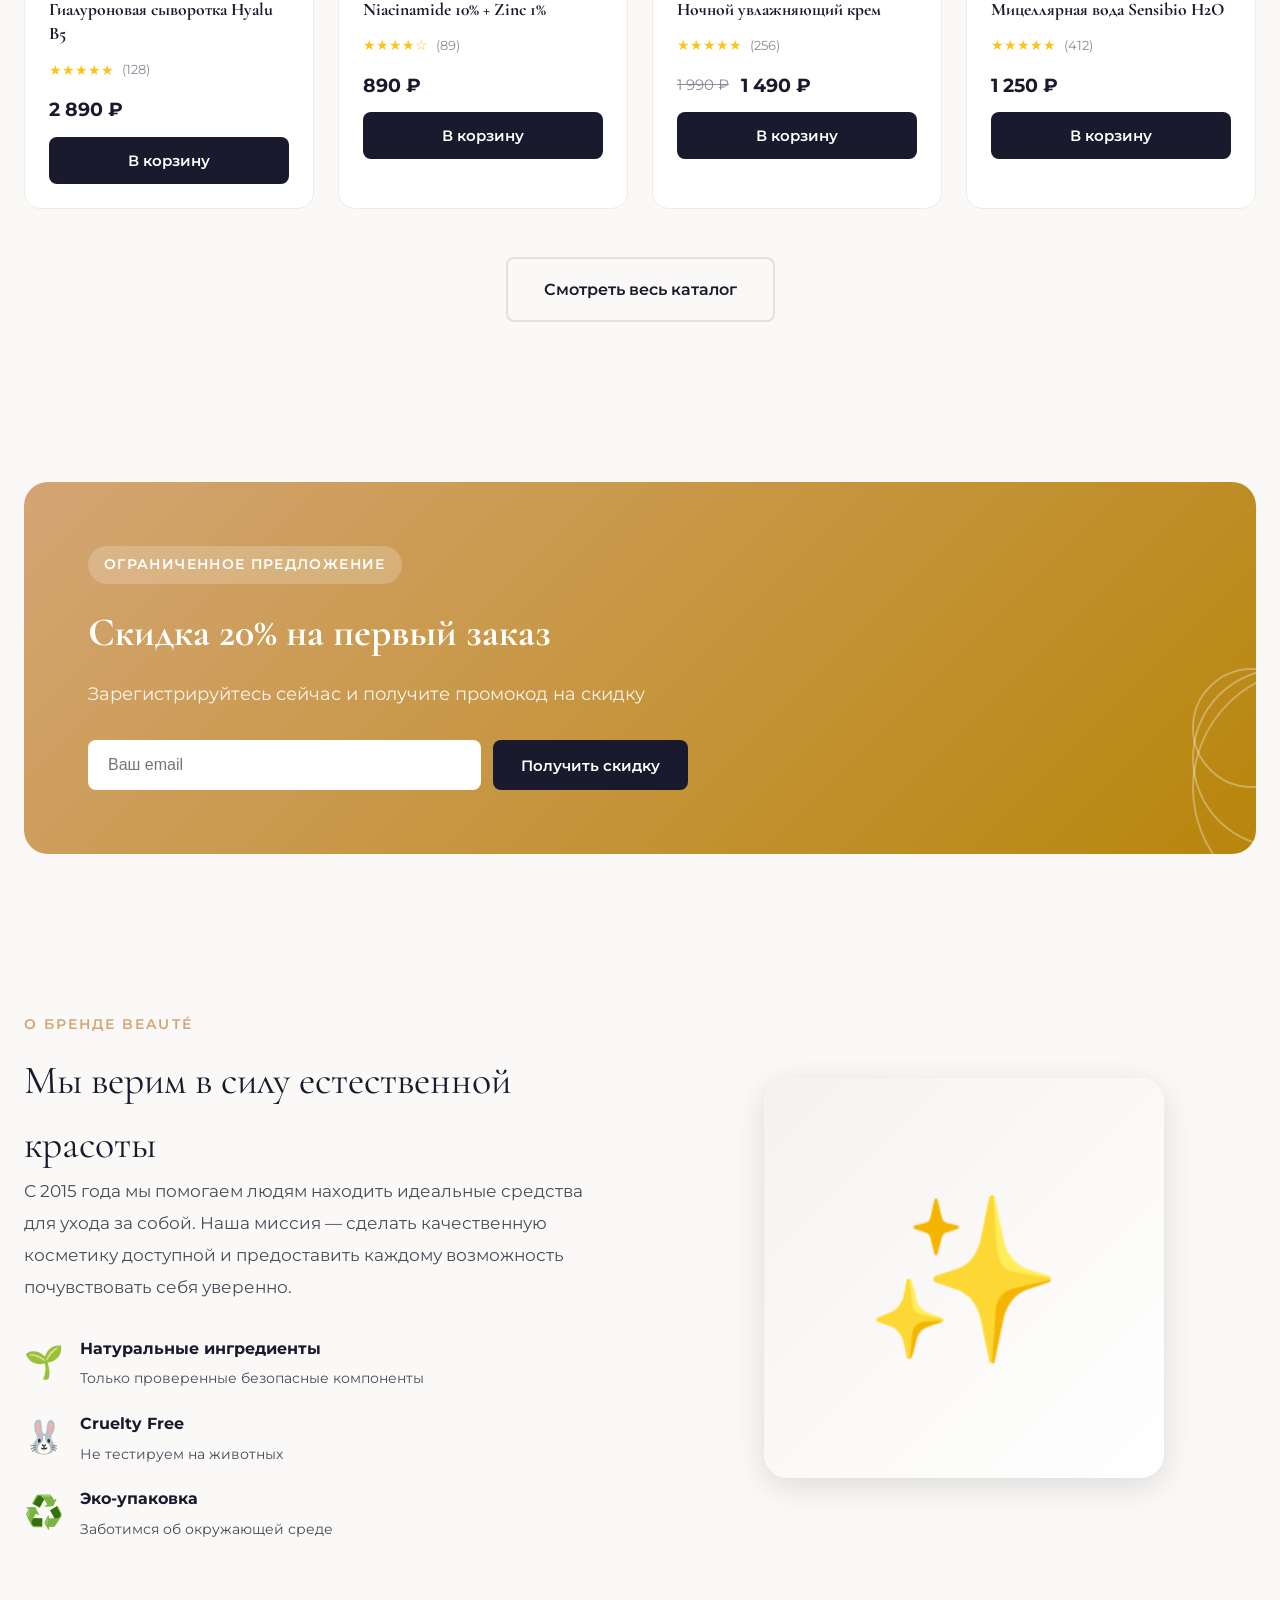
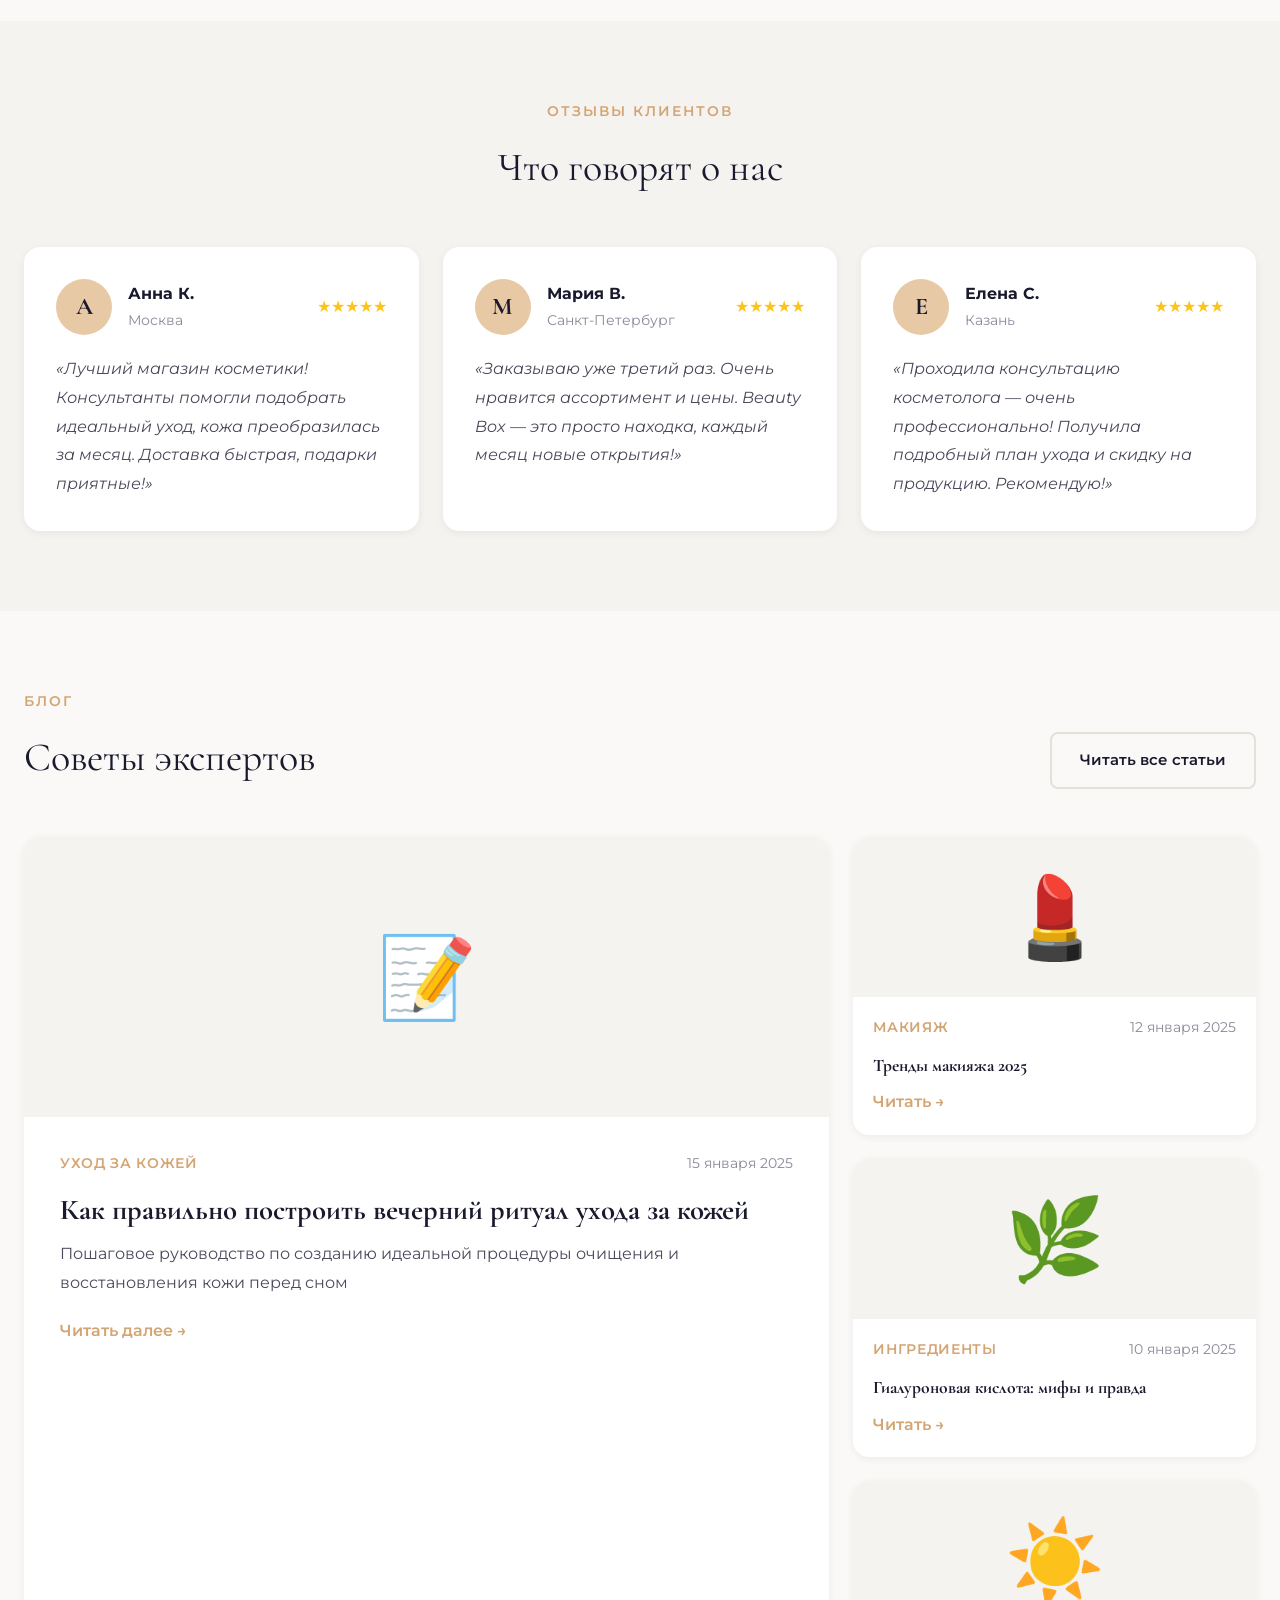
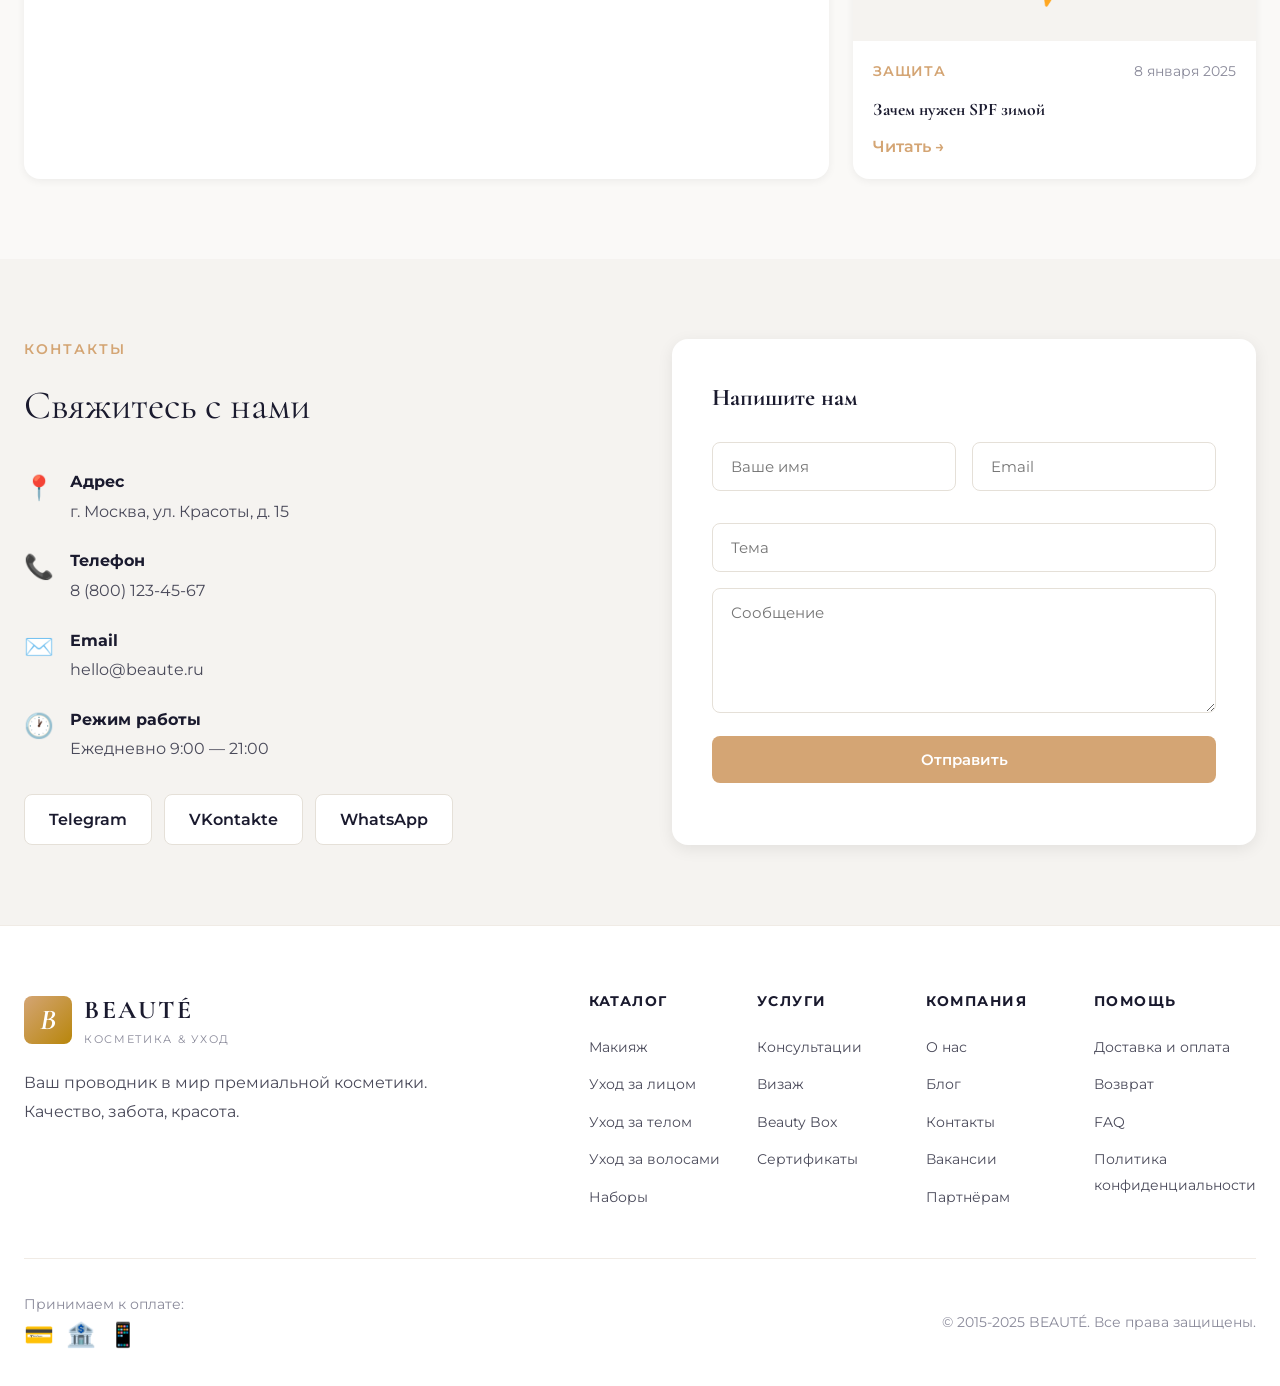
==== commit 7f611f4d: "update branch" ====
--- a/cosmetics-shop/index.html
+++ b/cosmetics-shop/index.html
@@ -1,635 +1,754 @@
 <!DOCTYPE html>
-<html lang="ru" data-theme="dark">
+<html lang="ru" data-theme="light">
 <head>
     <meta charset="UTF-8">
     <meta name="viewport" content="width=device-width, initial-scale=1.0">
-    <title>GLOW — Премиум косметика и уход за собой</title>
+    <title>BEAUTÉ — Косметика и услуги красоты</title>
+    <link rel="preconnect" href="https://fonts.googleapis.com">
+    <link rel="preconnect" href="https://fonts.gstatic.com" crossorigin>
+    <link href="https://fonts.googleapis.com/css2?family=Cormorant+Garamond:ital,wght@0,400;0,500;0,600;0,700;1,400&family=Montserrat:wght@300;400;500;600;700&display=swap" rel="stylesheet">
     <link rel="stylesheet" href="assets/css/style.css">
 </head>
-<body>
-
-<!-- Topbar -->
-<div class="header-topbar">
-  <div class="topbar-inner">
-    <div style="overflow:hidden;flex:1">
-      <div class="topbar-scroll">
-        <span>Бесплатная доставка от 3000 ₽</span>
-        <span>Натуральные ингредиенты</span>
-        <span>Подарок к первому заказу</span>
-        <span>Работаем 24/7</span>
-        <span>Бесплатная доставка от 3000 ₽</span>
-        <span>Натуральные ингредиенты</span>
-        <span>Подарок к первому заказу</span>
-        <span>Работаем 24/7</span>
-      </div>
-    </div>
-    <div class="topbar-right">
-      <a href="tel:+79991234567">📞 +7 (999) 123-45-67</a>
-      <a href="#services">Услуги</a>
-    </div>
-  </div>
+<body class="light-theme">
+
+<!-- Accessibility Panel -->
+<div class="a11y-panel" id="a11yPanel">
+    <div class="a11y-content">
+        <button class="a11y-close" onclick="toggleA11y()">✕</button>
+        <h3>Настройки доступности</h3>
+        <div class="a11y-group">
+            <label>Размер шрифта</label>
+            <div class="a11y-buttons">
+                <button onclick="adjustFont(-1)">A−</button>
+                <button onclick="adjustFont(1)">A+</button>
+                <button onclick="resetFont()">Сброс</button>
+            </div>
+        </div>
+        <div class="a11y-group">
+            <label>Контрастность</label>
+            <div class="a11y-buttons">
+                <button onclick="toggleContrastMode()">Высокий контраст</button>
+            </div>
+        </div>
+        <div class="a11y-group">
+            <label>Тема</label>
+            <div class="a11y-buttons">
+                <button onclick="setTheme('light')">☀️ Светлая</button>
+                <button onclick="setTheme('dark')">🌙 Тёмная</button>
+            </div>
+        </div>
+    </div>
 </div>
 
 <!-- Header -->
-<header class="site-header">
-  <div class="header-inner container">
-
-    <!-- Logo -->
-    <a href="index.php" class="logo">
-      <div class="logo-mark">✨</div>
-      <div class="logo-text"><em>G</em>LOW</div>
-    </a>
-
-    <!-- Search -->
-    <form class="header-search" action="#" method="GET" autocomplete="off">
-      <input type="text" name="q" id="header-search-input"
-             placeholder="Поиск: крема, сыворотки, маски..."
-             value="">
-      <button type="submit">🔍</button>
-      <div class="search-suggestions" id="search-suggestions"></div>
-    </form>
-
-    <!-- Actions -->
-    <nav class="header-actions">
-      <a href="#profile" class="btn-icon">
-        <span class="icon">👤</span><small>Кабинет</small>
-      </a>
-
-      <a href="#favorites" class="btn-icon">
-        <span class="icon">❤️</span><small>Избранное</small>
-      </a>
-
-      <a href="#cart" class="btn-icon cart-btn">
-        <span class="icon">🛒</span>
-        <sup class="cart-badge">3</sup>
-        <small>Корзина</small>
-      </a>
-
-      <button class="btn-icon" id="themeToggle" title="Тема">
-        <span class="icon" id="themeIcon">☀️</span><small>Тема</small>
-      </button>
-
-      <button class="btn-icon" id="accessibilityBtn" title="Слабовидящим">
-        <span class="icon">🔎</span><small>A+</small>
-      </button>
-    </nav>
-  </div>
-
-  <!-- Nav bar -->
-  <nav class="header-nav">
-    <div class="nav-inner container">
-
-      <!-- Catalog dropdown -->
-      <div class="catalog-dropdown">
-        <button class="catalog-btn">
-          <div class="lines">
-            <span></span><span></span><span></span>
-          </div>
-          Каталог
-        </button>
-        <div class="catalog-menu">
-          <a href="#"><span>💄</span>Макияж</a>
-          <a href="#"><span>🧴</span>Уход за лицом</a>
-          <a href="#"><span>🚿</span>Уход за телом</a>
-          <a href="#"><span>💇</span>Уход за волосами</a>
-          <a href="#"><span>🌿</span>Натуральная косметика</a>
-          <a href="#"><span>☀️</span>SPF защита</a>
-          <a href="#"><span>🎁</span>Наборы и подарки</a>
-          <div style="height:1px;background:var(--border);margin:6px 0"></div>
-          <a href="#catalog"><span>📦</span>Все товары</a>
-        </div>
-      </div>
-
-      <div class="nav-links">
-        <a href="#about">О нас</a>
-        <a href="#promotions">Акции</a>
-        <a href="#services">Услуги</a>
-        <a href="#contacts">Контакты</a>
-      </div>
-    </div>
-  </nav>
+<header class="main-header">
+    <div class="header-top">
+        <div class="container header-top-inner">
+            <div class="header-message">
+                <span class="message-icon">✨</span>
+                <span class="message-text">Бесплатная доставка от 2500 ₽ • Подарки в каждом заказе</span>
+            </div>
+            <div class="header-meta">
+                <a href="tel:+78001234567" class="contact-link">8 (800) 123-45-67</a>
+                <button class="a11y-trigger" onclick="toggleA11y()" title="Версия для слабовидящих">
+                    <span class="eye-icon">👁</span>
+                </button>
+            </div>
+        </div>
+    </div>
+
+    <div class="header-main">
+        <div class="container header-main-inner">
+            <a href="/" class="brand-logo">
+                <div class="logo-symbol">B</div>
+                <div class="logo-wordmark">
+                    <span class="logo-main">BEAUTÉ</span>
+                    <span class="logo-tagline">косметика & уход</span>
+                </div>
+            </a>
+
+            <nav class="main-nav">
+                <a href="#catalog" class="nav-link nav-catalog">
+                    <span class="nav-icon">▤</span>
+                    Каталог
+                </a>
+                <a href="#services" class="nav-link">Услуги</a>
+                <a href="#about" class="nav-link">О бренде</a>
+                <a href="#blog" class="nav-link">Блог</a>
+                <a href="#contacts" class="nav-link">Контакты</a>
+            </nav>
+
+            <div class="header-actions">
+                <button class="action-btn search-trigger" onclick="toggleSearch()">
+                    <span class="btn-icon">🔍</span>
+                    <span class="btn-label">Поиск</span>
+                </button>
+                <a href="#favorites" class="action-btn">
+                    <span class="btn-icon">♡</span>
+                    <span class="btn-label">Избранное</span>
+                </a>
+                <a href="#profile" class="action-btn">
+                    <span class="btn-icon">👤</span>
+                    <span class="btn-label">Войти</span>
+                </a>
+                <a href="#cart" class="action-btn cart-btn">
+                    <span class="btn-icon">🛍</span>
+                    <span class="btn-label">Корзина</span>
+                    <span class="cart-count">0</span>
+                </a>
+            </div>
+        </div>
+    </div>
+
+    <!-- Search Overlay -->
+    <div class="search-overlay" id="searchOverlay">
+        <div class="search-container">
+            <button class="search-close" onclick="toggleSearch()">✕</button>
+            <form class="search-form" action="#" method="GET">
+                <input type="text" name="q" placeholder="Что вы ищете сегодня?" class="search-input" autofocus>
+                <button type="submit" class="search-submit">Найти</button>
+            </form>
+            <div class="search-popular">
+                <span class="popular-label">Популярные запросы:</span>
+                <a href="#" class="popular-tag">сыворотка</a>
+                <a href="#" class="popular-tag">крем для лица</a>
+                <a href="#" class="popular-tag">масло для волос</a>
+                <a href="#" class="popular-tag">spf защита</a>
+            </div>
+        </div>
+    </div>
 </header>
 
-<!-- Accessibility bar -->
-<div class="accessibility-bar" id="accessibilityBar" style="display:none;">
-  <div class="container">
-    <span>👁 Слабовидящим:</span>
-    <button onclick="changeFont(-1)">A−</button>
-    <button onclick="changeFont(1)">A+</button>
-    <button onclick="toggleContrast()">Контраст</button>
-    <button onclick="document.getElementById('accessibilityBar').style.display='none'" style="margin-left:auto">✕</button>
-  </div>
-</div>
-
-<main class="site-main">
-
-<!-- HERO SLIDER -->
-<div class="hero-slider">
-    <div class="slider-track">
-        <!-- Slide 1 -->
-        <div class="slide">
-            <div class="slide-bg slide-bg-1"></div>
-            <div class="slide-glow"></div>
-            <div class="slide-grid"></div>
-            <div class="slide-content">
-                <div class="slide-tag">✨ Новинка</div>
-                <h2>Сыворотка с витамином C</h2>
-                <p>Интенсивное сияние вашей кожи всего за 7 дней. Натуральные компоненты.</p>
-                <div class="slide-prices">
-                    <span class="slide-price">2 490 ₽</span>
-                    <span class="slide-old">3 200 ₽</span>
-                    <span class="slide-pct">-22%</span>
-                </div>
-                <a href="#product" class="slide-btn">Подробнее →</a>
-            </div>
-            <div class="slide-image-wrap">
-                <div style="font-size:12rem;filter:drop-shadow(0 20px 60px rgba(0,0,0,0.8));animation:float 4s ease-in-out infinite;">🧴</div>
-            </div>
-        </div>
-        <!-- Slide 2 -->
-        <div class="slide">
-            <div class="slide-bg slide-bg-2"></div>
-            <div class="slide-glow"></div>
-            <div class="slide-grid"></div>
-            <div class="slide-content">
-                <div class="slide-tag">🔥 Хит продаж</div>
-                <h2>Набор для идеальной кожи</h2>
-                <p>Полный ритуал ухода: очищение, тонизирование, увлажнение.</p>
-                <div class="slide-prices">
-                    <span class="slide-price">5 990 ₽</span>
-                    <span class="slide-old">8 500 ₽</span>
-                    <span class="slide-pct">-30%</span>
-                </div>
-                <a href="#product" class="slide-btn">Подробнее →</a>
-            </div>
-            <div class="slide-image-wrap">
-                <div style="font-size:12rem;filter:drop-shadow(0 20px 60px rgba(0,0,0,0.8));animation:float 4s ease-in-out infinite;">🎁</div>
-            </div>
-        </div>
-        <!-- Slide 3 -->
-        <div class="slide">
-            <div class="slide-bg slide-bg-3"></div>
-            <div class="slide-glow"></div>
-            <div class="slide-grid"></div>
-            <div class="slide-content">
-                <div class="slide-tag">💎 Премиум</div>
-                <h2>Люксовая коллекция</h2>
-                <p>Эксклюзивные формулы от ведущих мировых брендов.</p>
-                <div class="slide-prices">
-                    <span class="slide-price">12 990 ₽</span>
-                </div>
-                <a href="#product" class="slide-btn">Подробнее →</a>
-            </div>
-            <div class="slide-image-wrap">
-                <div style="font-size:12rem;filter:drop-shadow(0 20px 60px rgba(0,0,0,0.8));animation:float 4s ease-in-out infinite;">💄</div>
-            </div>
-        </div>
-    </div>
-    <button class="slider-prev">‹</button>
-    <button class="slider-next">›</button>
-    <div class="slider-controls">
-        <button class="slider-dot active" data-index="0"></button>
-        <button class="slider-dot" data-index="1"></button>
-        <button class="slider-dot" data-index="2"></button>
-    </div>
-</div>
-
-<div class="container">
-    <!-- КАТЕГОРИИ -->
-    <section style="padding:28px 0 0">
-        <div class="categories-strip">
-            <a href="#" class="cat-pill">
-                <span class="cat-icon">💄</span>
-                <span>Макияж</span>
+<main class="site-content">
+
+<!-- Hero Section -->
+<section class="hero-section">
+    <div class="hero-bg">
+        <div class="hero-gradient"></div>
+        <div class="hero-pattern"></div>
+    </div>
+    <div class="container hero-content">
+        <div class="hero-text">
+            <span class="hero-badge">Новая коллекция 2025</span>
+            <h1 class="hero-title">
+                Раскройте свою<br>
+                <em>естественную красоту</em>
+            </h1>
+            <p class="hero-description">
+                Премиальная косметика с натуральными ингредиентами.<br>
+                Создана профессионалами для тех, кто ценит качество.
+            </p>
+            <div class="hero-buttons">
+                <a href="#catalog" class="btn btn-primary btn-large">
+                    Смотреть каталог
+                    <span class="btn-arrow">→</span>
+                </a>
+                <a href="#services" class="btn btn-outline btn-large">
+                    Наши услуги
+                </a>
+            </div>
+            <div class="hero-stats">
+                <div class="stat-item">
+                    <span class="stat-value">5000+</span>
+                    <span class="stat-label">довольных клиентов</span>
+                </div>
+                <div class="stat-item">
+                    <span class="stat-value">200+</span>
+                    <span class="stat-label">брендов</span>
+                </div>
+                <div class="stat-item">
+                    <span class="stat-value">4.9</span>
+                    <span class="stat-label">рейтинг</span>
+                </div>
+            </div>
+        </div>
+        <div class="hero-visual">
+            <div class="hero-image-wrapper">
+                <div class="floating-element float-1">💧</div>
+                <div class="floating-element float-2">🌸</div>
+                <div class="floating-element float-3">✨</div>
+                <div class="hero-placeholder">
+                    <div class="placeholder-inner">
+                        <span class="placeholder-emoji">🧴</span>
+                        <span class="placeholder-label">Premium Care</span>
+                    </div>
+                </div>
+            </div>
+        </div>
+    </div>
+</section>
+
+<!-- Categories Grid -->
+<section class="categories-section" id="catalog">
+    <div class="container">
+        <div class="section-header-center">
+            <span class="section-subtitle">Каталог продукции</span>
+            <h2 class="section-title">Выберите категорию</h2>
+        </div>
+        <div class="categories-grid">
+            <a href="#" class="category-card category-1">
+                <div class="category-icon">💄</div>
+                <div class="category-info">
+                    <h3>Макияж</h3>
+                    <p>Помады, тени, тушь и всё для идеального образа</p>
+                    <span class="category-count">320 товаров</span>
+                </div>
             </a>
-            <a href="#" class="cat-pill">
-                <span class="cat-icon">🧴</span>
-                <span>Лицо</span>
+            <a href="#" class="category-card category-2">
+                <div class="category-icon">🧴</div>
+                <div class="category-info">
+                    <h3>Уход за лицом</h3>
+                    <p>Кремы, сыворотки, маски для сияющей кожи</p>
+                    <span class="category-count">485 товаров</span>
+                </div>
             </a>
-            <a href="#" class="cat-pill">
-                <span class="cat-icon">🚿</span>
-                <span>Тело</span>
+            <a href="#" class="category-card category-3">
+                <div class="category-icon">🚿</div>
+                <div class="category-info">
+                    <h3>Уход за телом</h3>
+                    <p>Лосьоны, скрабы, масла для нежной кожи</p>
+                    <span class="category-count">210 товаров</span>
+                </div>
             </a>
-            <a href="#" class="cat-pill">
-                <span class="cat-icon">💇</span>
-                <span>Волосы</span>
+            <a href="#" class="category-card category-4">
+                <div class="category-icon">💇</div>
+                <div class="category-info">
+                    <h3>Уход за волосами</h3>
+                    <p>Шампуни, кондиционеры, маски для здоровья волос</p>
+                    <span class="category-count">195 товаров</span>
+                </div>
             </a>
-            <a href="#" class="cat-pill">
-                <span class="cat-icon">🌿</span>
-                <span>Натуральное</span>
+            <a href="#" class="category-card category-5">
+                <div class="category-icon">🌿</div>
+                <div class="category-info">
+                    <h3>Натуральная косметика</h3>
+                    <p>Органические средства без химических добавок</p>
+                    <span class="category-count">150 товаров</span>
+                </div>
             </a>
-            <a href="#" class="cat-pill">
-                <span class="cat-icon">☀️</span>
-                <span>SPF</span>
+            <a href="#" class="category-card category-6">
+                <div class="category-icon">☀️</div>
+                <div class="category-info">
+                    <h3>SPF защита</h3>
+                    <p>Защита от солнца для лица и тела</p>
+                    <span class="category-count">85 товаров</span>
+                </div>
             </a>
-            <a href="#" class="cat-pill">
-                <span class="cat-icon">🎁</span>
-                <span>Наборы</span>
-            </a>
-            <a href="#catalog" class="cat-pill">
-                <span class="cat-icon">📦</span>
-                <span>Все товары</span>
-            </a>
-        </div>
-    </section>
-
-    <!-- ПРОМО-БАННЕРЫ -->
-    <section style="padding:20px 0 0" id="promotions">
-        <div class="promo-strip">
-            <a href="#" class="promo-card promo-card-1" style="text-decoration:none">
-                <div class="promo-orb"></div>
-                <div class="promo-num">-30%</div>
-                <div class="promo-title">Распродажа сезона</div>
-                <div class="promo-sub">На избранные товары до конца недели</div>
-            </a>
-            <a href="#" class="promo-card promo-card-2" style="text-decoration:none">
-                <div class="promo-orb"></div>
-                <div class="promo-num">-20%</div>
-                <div class="promo-title">Первый заказ</div>
-                <div class="promo-sub">Скидка новым клиентам на всё</div>
-            </a>
-            <a href="#" class="promo-card promo-card-3" style="text-decoration:none">
-                <div class="promo-orb"></div>
-                <div class="promo-num">🎁</div>
-                <div class="promo-title">Подарки</div>
-                <div class="promo-sub">При заказе от 5000 ₽</div>
-            </a>
-        </div>
-    </section>
-
-    <!-- ПОИСК -->
-    <section id="search" style="padding:28px 0 0">
-        <div style="background:var(--surface);border:1px solid var(--border);border-radius:var(--radius-md);padding:28px;display:flex;align-items:center;gap:20px;flex-wrap:wrap">
-            <div style="flex:1;min-width:280px">
-                <div style="font-family:var(--font-d);font-size:0.85rem;font-weight:700;margin-bottom:6px">🔍 Быстрый поиск</div>
-                <p style="font-size:0.8rem;color:var(--text3)">Найдите идеальные средства для вашего типа кожи</p>
-            </div>
-            <form action="#" method="GET" style="display:flex;gap:8px;flex:1;min-width:280px;position:relative">
-                <input type="text" name="q" placeholder="Введите название товара..."
-                       style="flex:1;padding:11px 16px;background:var(--surface2);border:1.5px solid var(--border2);border-radius:var(--radius);color:var(--text);font-size:0.88rem"
-                       id="hero-search">
-                <button type="submit" class="btn-primary" style="width:auto;padding:11px 20px;white-space:nowrap">Найти</button>
-            </form>
-        </div>
-    </section>
-
-    <!-- ПОПУЛЯРНЫЕ ТОВАРЫ -->
-    <section class="section">
-        <div class="section-header">
-            <h2 class="section-title"><span class="dot"></span> Хиты продаж</h2>
-            <a href="#catalog" class="section-more">Смотреть все</a>
+        </div>
+    </div>
+</section>
+
+<!-- Services Section -->
+<section class="services-section" id="services">
+    <div class="services-bg"></div>
+    <div class="container">
+        <div class="section-header-split">
+            <div class="section-header-left">
+                <span class="section-subtitle">Профессиональные услуги</span>
+                <h2 class="section-title">Beauty-сервис</h2>
+            </div>
+            <div class="section-header-right">
+                <p class="section-description">
+                    Наши специалисты помогут подобрать идеальные средства<br>
+                    и проведут индивидуальные консультации
+                </p>
+                <a href="#book" class="btn btn-primary">Записаться</a>
+            </div>
+        </div>
+        <div class="services-list">
+            <div class="service-item">
+                <div class="service-number">01</div>
+                <div class="service-content">
+                    <div class="service-header">
+                        <h3 class="service-name">Консультация косметолога</h3>
+                        <span class="service-price">от 1 500 ₽</span>
+                    </div>
+                    <p class="service-description">Индивидуальный анализ типа кожи, подбор домашнего ухода, рекомендации по процедурам</p>
+                    <ul class="service-features">
+                        <li>⏱ 45 минут</li>
+                        <li>📋 План ухода в подарок</li>
+                        <li>🎁 Скидка 15% на продукцию</li>
+                    </ul>
+                </div>
+                <div class="service-action">
+                    <button class="btn btn-outline">Записаться</button>
+                </div>
+            </div>
+            <div class="service-item">
+                <div class="service-number">02</div>
+                <div class="service-content">
+                    <div class="service-header">
+                        <h3 class="service-name">Визаж для особого случая</h3>
+                        <span class="service-price">от 3 000 ₽</span>
+                    </div>
+                    <p class="service-description">Создание идеального макияжа для свадьбы, фотосессии или важного мероприятия</p>
+                    <ul class="service-features">
+                        <li>⏱ 1.5 часа</li>
+                        <li>💄 Премиум косметика</li>
+                        <li>📸 Фото после макияжа</li>
+                    </ul>
+                </div>
+                <div class="service-action">
+                    <button class="btn btn-outline">Записаться</button>
+                </div>
+            </div>
+            <div class="service-item">
+                <div class="service-number">03</div>
+                <div class="service-content">
+                    <div class="service-header">
+                        <h3 class="service-name">Beauty Box подписка</h3>
+                        <span class="service-price">от 990 ₽/мес</span>
+                    </div>
+                    <p class="service-description">Ежемесячная коробка с новинками косметики и полноразмерными продуктами</p>
+                    <ul class="service-features">
+                        <li>📦 5-7 продуктов</li>
+                        <li>🎯 Персональный подбор</li>
+                        <li>🚚 Бесплатная доставка</li>
+                    </ul>
+                </div>
+                <div class="service-action">
+                    <button class="btn btn-outline">Подписаться</button>
+                </div>
+            </div>
+            <div class="service-item">
+                <div class="service-number">04</div>
+                <div class="service-content">
+                    <div class="service-header">
+                        <h3 class="service-name">Подарочные сертификаты</h3>
+                        <span class="service-price">от 1 000 ₽</span>
+                    </div>
+                    <p class="service-description">Идеальный подарок для близких — сертификат на любую сумму в нашем бутике</p>
+                    <ul class="service-features">
+                        <li>💳 Любая сумма</li>
+                        <li>🎨 Красивое оформление</li>
+                        <li>📧 Электронный или бумажный</li>
+                    </ul>
+                </div>
+                <div class="service-action">
+                    <button class="btn btn-outline">Купить</button>
+                </div>
+            </div>
+        </div>
+    </div>
+</section>
+
+<!-- Featured Products -->
+<section class="products-section">
+    <div class="container">
+        <div class="section-header-center">
+            <span class="section-subtitle">Лучший выбор</span>
+            <h2 class="section-title">Популярные товары</h2>
+            <div class="section-tabs">
+                <button class="tab-btn active" data-tab="all">Все</button>
+                <button class="tab-btn" data-tab="new">Новинки</button>
+                <button class="tab-btn" data-tab="hit">Хиты</button>
+                <button class="tab-btn" data-tab="sale">Акции</button>
+            </div>
         </div>
         <div class="products-grid">
-            <!-- Product 1 -->
-            <div class="product-card">
-                <span class="badge badge-popular">🔥 Хит</span>
-                <div class="product-card-img-wrap">
-                    <div class="product-card-img-placeholder">🧴</div>
-                    <div class="product-card-actions">
-                        <button class="quick-act">❤️</button>
-                        <button class="quick-act">👁️</button>
-                    </div>
-                </div>
-                <div class="product-card-body">
-                    <div class="product-card-name">Увлажняющий крем с гиалуроновой кислотой</div>
-                    <div class="product-card-stock in-stock">✓ В наличии</div>
-                    <div class="product-card-price">1 890 ₽</div>
-                </div>
-                <div class="product-card-footer">
-                    <button class="btn-buy">В корзину</button>
-                    <button class="btn-fav">❤️</button>
-                </div>
-            </div>
-            <!-- Product 2 -->
-            <div class="product-card">
-                <span class="badge badge-sale">-25%</span>
-                <div class="product-card-img-wrap">
-                    <div class="product-card-img-placeholder">💧</div>
-                    <div class="product-card-actions">
-                        <button class="quick-act">❤️</button>
-                        <button class="quick-act">👁️</button>
-                    </div>
-                </div>
-                <div class="product-card-body">
-                    <div class="product-card-name">Сыворотка с витамином C для сияния</div>
-                    <div class="product-card-stock in-stock">✓ В наличии</div>
-                    <div class="product-card-price">
-                        <span class="product-card-old">3 200 ₽</span>
-                        2 490 ₽
-                    </div>
-                </div>
-                <div class="product-card-footer">
-                    <button class="btn-buy">В корзину</button>
-                    <button class="btn-fav">❤️</button>
-                </div>
-            </div>
-            <!-- Product 3 -->
-            <div class="product-card">
-                <span class="badge badge-new">NEW</span>
-                <div class="product-card-img-wrap">
-                    <div class="product-card-img-placeholder">🌙</div>
-                    <div class="product-card-actions">
-                        <button class="quick-act">❤️</button>
-                        <button class="quick-act">👁️</button>
-                    </div>
-                </div>
-                <div class="product-card-body">
-                    <div class="product-card-name">Ночной восстанавливающий комплекс</div>
-                    <div class="product-card-stock in-stock">✓ В наличии</div>
-                    <div class="product-card-price">3 450 ₽</div>
-                </div>
-                <div class="product-card-footer">
-                    <button class="btn-buy">В корзину</button>
-                    <button class="btn-fav">❤️</button>
-                </div>
-            </div>
-            <!-- Product 4 -->
-            <div class="product-card">
-                <div class="product-card-img-wrap">
-                    <div class="product-card-img-placeholder">🧼</div>
-                    <div class="product-card-actions">
-                        <button class="quick-act">❤️</button>
-                        <button class="quick-act">👁️</button>
-                    </div>
-                </div>
-                <div class="product-card-body">
-                    <div class="product-card-name">Мягкая пенка для умывания</div>
-                    <div class="product-card-stock in-stock">✓ В наличии</div>
-                    <div class="product-card-price">1 250 ₽</div>
-                </div>
-                <div class="product-card-footer">
-                    <button class="btn-buy">В корзину</button>
-                    <button class="btn-fav">❤️</button>
-                </div>
-            </div>
-        </div>
-    </section>
-
-    <!-- УСЛУГИ -->
-    <section class="services-section" id="services">
-        <div style="text-align:center;max-width:600px;margin:0 auto">
-            <h2 style="font-family:var(--font-d);font-size:1.6rem;font-weight:900;margin-bottom:10px">Наши <span style="color:var(--accent)">услуги</span></h2>
-            <p style="color:var(--text2)">Профессиональный подход к вашей красоте</p>
-        </div>
-        <div class="services-grid">
-            <div class="service-card">
-                <div class="service-icon">💆‍♀️</div>
-                <div class="service-title">Консультация косметолога</div>
-                <div class="service-desc">Индивидуальный подбор средств для вашего типа кожи</div>
-            </div>
-            <div class="service-card">
-                <div class="service-icon">🎨</div>
-                <div class="service-title">Макияж от визажиста</div>
-                <div class="service-desc">Профессиональный макияж для особых случаев</div>
-            </div>
-            <div class="service-card">
-                <div class="service-icon">📦</div>
-                <div class="service-title">Beauty Box подписка</div>
-                <div class="service-desc">Ежемесячные наборы премиум косметики</div>
-            </div>
-            <div class="service-card">
-                <div class="service-icon">🎁</div>
-                <div class="service-title">Подарочные сертификаты</div>
-                <div class="service-desc">Идеальный подарок для близких</div>
-            </div>
-        </div>
-    </section>
-
-    <!-- НОВИНКИ -->
-    <section class="section" style="padding-top:0">
-        <div class="section-header">
-            <h2 class="section-title"><span class="dot" style="background:var(--success);box-shadow:0 0 12px var(--success)"></span> Новинки</h2>
-            <a href="#catalog" class="section-more">Смотреть все</a>
-        </div>
-        <div class="products-grid">
-            <!-- Product 5 -->
-            <div class="product-card">
-                <span class="badge badge-new">NEW</span>
-                <div class="product-card-img-wrap">
-                    <div class="product-card-img-placeholder">🌸</div>
-                    <div class="product-card-actions">
-                        <button class="quick-act">❤️</button>
-                        <button class="quick-act">👁️</button>
-                    </div>
-                </div>
-                <div class="product-card-body">
-                    <div class="product-card-name">Цветочная вода розы</div>
-                    <div class="product-card-stock in-stock">✓ В наличии</div>
-                    <div class="product-card-price">990 ₽</div>
-                </div>
-                <div class="product-card-footer">
-                    <button class="btn-buy">В корзину</button>
-                    <button class="btn-fav">❤️</button>
-                </div>
-            </div>
-            <!-- Product 6 -->
-            <div class="product-card">
-                <span class="badge badge-new">NEW</span>
-                <div class="product-card-img-wrap">
-                    <div class="product-card-img-placeholder">🥑</div>
-                    <div class="product-card-actions">
-                        <button class="quick-act">❤️</button>
-                        <button class="quick-act">👁️</button>
-                    </div>
-                </div>
-                <div class="product-card-body">
-                    <div class="product-card-name">Маска с авокадо питательная</div>
-                    <div class="product-card-stock in-stock">✓ В наличии</div>
-                    <div class="product-card-price">1 450 ₽</div>
-                </div>
-                <div class="product-card-footer">
-                    <button class="btn-buy">В корзину</button>
-                    <button class="btn-fav">❤️</button>
-                </div>
-            </div>
-            <!-- Product 7 -->
-            <div class="product-card">
-                <span class="badge badge-new">NEW</span>
-                <div class="product-card-img-wrap">
-                    <div class="product-card-img-placeholder">🍵</div>
-                    <div class="product-card-actions">
-                        <button class="quick-act">❤️</button>
-                        <button class="quick-act">👁️</button>
-                    </div>
-                </div>
-                <div class="product-card-body">
-                    <div class="product-card-name">Зелёный чай антиоксидант</div>
-                    <div class="product-card-stock in-stock">✓ В наличии</div>
-                    <div class="product-card-price">1 790 ₽</div>
-                </div>
-                <div class="product-card-footer">
-                    <button class="btn-buy">В корзину</button>
-                    <button class="btn-fav">❤️</button>
-                </div>
-            </div>
-            <!-- Product 8 -->
-            <div class="product-card">
-                <span class="badge badge-new">NEW</span>
-                <div class="product-card-img-wrap">
-                    <div class="product-card-img-placeholder">⚡</div>
-                    <div class="product-card-actions">
-                        <button class="quick-act">❤️</button>
-                        <button class="quick-act">👁️</button>
-                    </div>
-                </div>
-                <div class="product-card-body">
-                    <div class="product-card-name">Энергетический крем для глаз</div>
-                    <div class="product-card-stock in-stock">✓ В наличии</div>
-                    <div class="product-card-price">2 100 ₽</div>
-                </div>
-                <div class="product-card-footer">
-                    <button class="btn-buy">В корзину</button>
-                    <button class="btn-fav">❤️</button>
-                </div>
-            </div>
-        </div>
-    </section>
-
-    <!-- О НАС -->
-    <section class="section" id="about" style="padding-top:0">
-        <div class="about-section">
-            <div class="about-text">
-                <h2>О нашем <span>магазине</span></h2>
-                <p>GLOW — это премиальный магазин натуральной и профессиональной косметики. Мы тщательно отбираем лучшие бренды со всего мира, чтобы вы могли наслаждаться качеством и эффективностью.</p>
-                <p>Наша миссия — помочь каждому раскрыть свою естественную красоту с помощью безопасных и действенных средств.</p>
-            </div>
-            <div class="about-stats">
-                <div class="about-stat"><strong>15 000+</strong><span>Довольных клиентов</span></div>
-                <div class="about-stat"><strong>3 000+</strong><span>Товаров в наличии</span></div>
-                <div class="about-stat"><strong>24/7</strong><span>Служба поддержки</span></div>
-                <div class="about-stat"><strong>100%</strong><span>Оригинальная продукция</span></div>
-            </div>
-        </div>
-    </section>
-</div><!-- /container -->
+            <div class="product-card" data-category="hit">
+                <div class="product-badge badge-hot">🔥 Хит</div>
+                <button class="product-wishlist">♡</button>
+                <div class="product-image">
+                    <span class="image-placeholder">🧴</span>
+                </div>
+                <div class="product-info">
+                    <div class="product-brand">LA ROCHE-POSAY</div>
+                    <h3 class="product-name">Гиалуроновая сыворотка Hyalu B5</h3>
+                    <div class="product-rating">
+                        <span class="stars">★★★★★</span>
+                        <span class="rating-count">(128)</span>
+                    </div>
+                    <div class="product-price-block">
+                        <span class="current-price">2 890 ₽</span>
+                    </div>
+                    <button class="btn btn-cart">В корзину</button>
+                </div>
+            </div>
+            <div class="product-card" data-category="new">
+                <div class="product-badge badge-new">NEW</div>
+                <button class="product-wishlist">♡</button>
+                <div class="product-image">
+                    <span class="image-placeholder">💧</span>
+                </div>
+                <div class="product-info">
+                    <div class="product-brand">THE ORDINARY</div>
+                    <h3 class="product-name">Niacinamide 10% + Zinc 1%</h3>
+                    <div class="product-rating">
+                        <span class="stars">★★★★☆</span>
+                        <span class="rating-count">(89)</span>
+                    </div>
+                    <div class="product-price-block">
+                        <span class="current-price">890 ₽</span>
+                    </div>
+                    <button class="btn btn-cart">В корзину</button>
+                </div>
+            </div>
+            <div class="product-card" data-category="sale">
+                <div class="product-badge badge-sale">-25%</div>
+                <button class="product-wishlist">♡</button>
+                <div class="product-image">
+                    <span class="image-placeholder">🌙</span>
+                </div>
+                <div class="product-info">
+                    <div class="product-brand">CERAVE</div>
+                    <h3 class="product-name">Ночной увлажняющий крем</h3>
+                    <div class="product-rating">
+                        <span class="stars">★★★★★</span>
+                        <span class="rating-count">(256)</span>
+                    </div>
+                    <div class="product-price-block">
+                        <span class="old-price">1 990 ₽</span>
+                        <span class="current-price">1 490 ₽</span>
+                    </div>
+                    <button class="btn btn-cart">В корзину</button>
+                </div>
+            </div>
+            <div class="product-card" data-category="hit">
+                <div class="product-badge badge-hot">🔥 Хит</div>
+                <button class="product-wishlist">♡</button>
+                <div class="product-image">
+                    <span class="image-placeholder">☀️</span>
+                </div>
+                <div class="product-info">
+                    <div class="product-brand">BIODERMA</div>
+                    <h3 class="product-name">Мицеллярная вода Sensibio H2O</h3>
+                    <div class="product-rating">
+                        <span class="stars">★★★★★</span>
+                        <span class="rating-count">(412)</span>
+                    </div>
+                    <div class="product-price-block">
+                        <span class="current-price">1 250 ₽</span>
+                    </div>
+                    <button class="btn btn-cart">В корзину</button>
+                </div>
+            </div>
+        </div>
+        <div class="section-footer">
+            <a href="#catalog" class="btn btn-outline btn-large">Смотреть весь каталог</a>
+        </div>
+    </div>
+</section>
+
+<!-- Promo Banner -->
+<section class="promo-banner-section">
+    <div class="container">
+        <div class="promo-banner">
+            <div class="promo-content">
+                <span class="promo-label">Ограниченное предложение</span>
+                <h2 class="promo-title">Скидка 20% на первый заказ</h2>
+                <p class="promo-text">Зарегистрируйтесь сейчас и получите промокод на скидку</p>
+                <form class="promo-form">
+                    <input type="email" placeholder="Ваш email" class="promo-input" required>
+                    <button type="submit" class="btn btn-primary">Получить скидку</button>
+                </form>
+            </div>
+            <div class="promo-decoration">
+                <div class="promo-circle"></div>
+                <div class="promo-circle"></div>
+                <div class="promo-circle"></div>
+            </div>
+        </div>
+    </div>
+</section>
+
+<!-- About Section -->
+<section class="about-section" id="about">
+    <div class="container">
+        <div class="about-grid">
+            <div class="about-content">
+                <span class="section-subtitle">О бренде BEAUTÉ</span>
+                <h2 class="section-title">Мы верим в силу естественной красоты</h2>
+                <p class="about-text">
+                    С 2015 года мы помогаем людям находить идеальные средства для ухода за собой. 
+                    Наша миссия — сделать качественную косметику доступной и предоставить каждому 
+                    возможность почувствовать себя уверенно.
+                </p>
+                <div class="about-features">
+                    <div class="feature-item">
+                        <span class="feature-icon">🌱</span>
+                        <div class="feature-text">
+                            <strong>Натуральные ингредиенты</strong>
+                            <span>Только проверенные безопасные компоненты</span>
+                        </div>
+                    </div>
+                    <div class="feature-item">
+                        <span class="feature-icon">🐰</span>
+                        <div class="feature-text">
+                            <strong>Cruelty Free</strong>
+                            <span>Не тестируем на животных</span>
+                        </div>
+                    </div>
+                    <div class="feature-item">
+                        <span class="feature-icon">♻️</span>
+                        <div class="feature-text">
+                            <strong>Эко-упаковка</strong>
+                            <span>Заботимся об окружающей среде</span>
+                        </div>
+                    </div>
+                </div>
+            </div>
+            <div class="about-visual">
+                <div class="about-image-placeholder">
+                    <span class="placeholder-big">✨</span>
+                </div>
+            </div>
+        </div>
+    </div>
+</section>
+
+<!-- Testimonials -->
+<section class="testimonials-section">
+    <div class="container">
+        <div class="section-header-center">
+            <span class="section-subtitle">Отзывы клиентов</span>
+            <h2 class="section-title">Что говорят о нас</h2>
+        </div>
+        <div class="testimonials-grid">
+            <div class="testimonial-card">
+                <div class="testimonial-header">
+                    <div class="testimonial-avatar">А</div>
+                    <div class="testimonial-meta">
+                        <strong>Анна К.</strong>
+                        <span>Москва</span>
+                    </div>
+                    <div class="testimonial-stars">★★★★★</div>
+                </div>
+                <p class="testimonial-text">«Лучший магазин косметики! Консультанты помогли подобрать идеальный уход, кожа преобразилась за месяц. Доставка быстрая, подарки приятные!»</p>
+            </div>
+            <div class="testimonial-card">
+                <div class="testimonial-header">
+                    <div class="testimonial-avatar">М</div>
+                    <div class="testimonial-meta">
+                        <strong>Мария В.</strong>
+                        <span>Санкт-Петербург</span>
+                    </div>
+                    <div class="testimonial-stars">★★★★★</div>
+                </div>
+                <p class="testimonial-text">«Заказываю уже третий раз. Очень нравится ассортимент и цены. Beauty Box — это просто находка, каждый месяц новые открытия!»</p>
+            </div>
+            <div class="testimonial-card">
+                <div class="testimonial-header">
+                    <div class="testimonial-avatar">Е</div>
+                    <div class="testimonial-meta">
+                        <strong>Елена С.</strong>
+                        <span>Казань</span>
+                    </div>
+                    <div class="testimonial-stars">★★★★★</div>
+                </div>
+                <p class="testimonial-text">«Проходила консультацию косметолога — очень профессионально! Получила подробный план ухода и скидку на продукцию. Рекомендую!»</p>
+            </div>
+        </div>
+    </div>
+</section>
+
+<!-- Blog Section -->
+<section class="blog-section" id="blog">
+    <div class="container">
+        <div class="section-header-split">
+            <div class="section-header-left">
+                <span class="section-subtitle">Блог</span>
+                <h2 class="section-title">Советы экспертов</h2>
+            </div>
+            <div class="section-header-right">
+                <a href="#blog" class="btn btn-outline">Читать все статьи</a>
+            </div>
+        </div>
+        <div class="blog-grid">
+            <article class="blog-card blog-card-large">
+                <div class="blog-image">
+                    <span class="blog-placeholder">📝</span>
+                </div>
+                <div class="blog-content">
+                    <div class="blog-meta">
+                        <span class="blog-category">Уход за кожей</span>
+                        <span class="blog-date">15 января 2025</span>
+                    </div>
+                    <h3 class="blog-title">Как правильно построить вечерний ритуал ухода за кожей</h3>
+                    <p class="blog-excerpt">Пошаговое руководство по созданию идеальной процедуры очищения и восстановления кожи перед сном</p>
+                    <a href="#" class="blog-link">Читать далее →</a>
+                </div>
+            </article>
+            <div class="blog-cards-small">
+                <article class="blog-card">
+                    <div class="blog-image">
+                        <span class="blog-placeholder">💄</span>
+                    </div>
+                    <div class="blog-content">
+                        <div class="blog-meta">
+                            <span class="blog-category">Макияж</span>
+                            <span class="blog-date">12 января 2025</span>
+                        </div>
+                        <h3 class="blog-title">Тренды макияжа 2025</h3>
+                        <a href="#" class="blog-link">Читать →</a>
+                    </div>
+                </article>
+                <article class="blog-card">
+                    <div class="blog-image">
+                        <span class="blog-placeholder">🌿</span>
+                    </div>
+                    <div class="blog-content">
+                        <div class="blog-meta">
+                            <span class="blog-category">Ингредиенты</span>
+                            <span class="blog-date">10 января 2025</span>
+                        </div>
+                        <h3 class="blog-title">Гиалуроновая кислота: мифы и правда</h3>
+                        <a href="#" class="blog-link">Читать →</a>
+                    </div>
+                </article>
+                <article class="blog-card">
+                    <div class="blog-image">
+                        <span class="blog-placeholder">☀️</span>
+                    </div>
+                    <div class="blog-content">
+                        <div class="blog-meta">
+                            <span class="blog-category">Защита</span>
+                            <span class="blog-date">8 января 2025</span>
+                        </div>
+                        <h3 class="blog-title">Зачем нужен SPF зимой</h3>
+                        <a href="#" class="blog-link">Читать →</a>
+                    </div>
+                </article>
+            </div>
+        </div>
+    </div>
+</section>
+
+<!-- Contacts Section -->
+<section class="contacts-section" id="contacts">
+    <div class="container">
+        <div class="contacts-wrapper">
+            <div class="contacts-info">
+                <span class="section-subtitle">Контакты</span>
+                <h2 class="section-title">Свяжитесь с нами</h2>
+                <div class="contact-details">
+                    <div class="contact-item">
+                        <span class="contact-icon">📍</span>
+                        <div>
+                            <strong>Адрес</strong>
+                            <p>г. Москва, ул. Красоты, д. 15</p>
+                        </div>
+                    </div>
+                    <div class="contact-item">
+                        <span class="contact-icon">📞</span>
+                        <div>
+                            <strong>Телефон</strong>
+                            <p>8 (800) 123-45-67</p>
+                        </div>
+                    </div>
+                    <div class="contact-item">
+                        <span class="contact-icon">✉️</span>
+                        <div>
+                            <strong>Email</strong>
+                            <p>hello@beaute.ru</p>
+                        </div>
+                    </div>
+                    <div class="contact-item">
+                        <span class="contact-icon">🕐</span>
+                        <div>
+                            <strong>Режим работы</strong>
+                            <p>Ежедневно 9:00 — 21:00</p>
+                        </div>
+                    </div>
+                </div>
+                <div class="social-links">
+                    <a href="#" class="social-link">Telegram</a>
+                    <a href="#" class="social-link">VKontakte</a>
+                    <a href="#" class="social-link">WhatsApp</a>
+                </div>
+            </div>
+            <div class="contacts-form-wrapper">
+                <form class="contacts-form">
+                    <h3>Напишите нам</h3>
+                    <div class="form-row">
+                        <input type="text" placeholder="Ваше имя" required>
+                        <input type="email" placeholder="Email" required>
+                    </div>
+                    <input type="text" placeholder="Тема">
+                    <textarea placeholder="Сообщение" rows="5" required></textarea>
+                    <button type="submit" class="btn btn-primary btn-full">Отправить</button>
+                </form>
+            </div>
+        </div>
+    </div>
+</section>
 
 </main>
 
 <!-- Footer -->
-<footer class="site-footer" id="contacts">
-    <div class="footer-accent-bar"></div>
-    <div class="footer-grid container">
-        <div class="footer-col">
-            <a href="#" class="logo">
-                <div class="logo-mark">✨</div>
-                <div class="logo-text"><em>G</em>LOW</div>
-            </a>
-            <p class="footer-desc">Премиальная косметика для тех, кто ценит качество и заботится о своей красоте.</p>
-            <div class="footer-socials">
-                <a href="#" class="social-btn">📷</a>
-                <a href="#" class="social-btn">📘</a>
-                <a href="#" class="social-btn">🐦</a>
-                <a href="#" class="social-btn">📹</a>
-            </div>
-        </div>
-        <div class="footer-col">
-            <h4>Каталог</h4>
-            <a href="#">💄 Макияж</a>
-            <a href="#">🧴 Уход за лицом</a>
-            <a href="#">🚿 Уход за телом</a>
-            <a href="#">💇 Уход за волосами</a>
-            <a href="#">🎁 Наборы</a>
-        </div>
-        <div class="footer-col">
-            <h4>Информация</h4>
-            <a href="#about">О нас</a>
-            <a href="#services">Услуги</a>
-            <a href="#">Доставка</a>
-            <a href="#">Возврат</a>
-            <a href="#">FAQ</a>
-        </div>
-        <div class="footer-col">
-            <h4>Контакты</h4>
-            <p>📞 +7 (999) 123-45-67</p>
-            <p>✉️ hello@glow.shop</p>
-            <p>📍 Москва, ул. Красоты, 15</p>
-            <p>🕐 Ежедневно 9:00–21:00</p>
-        </div>
-    </div>
-    <div class="footer-bottom container">
-        <p>© 2025 GLOW. Все права защищены.</p>
-        <div class="footer-bottom-links">
-            <a href="#">Политика конфиденциальности</a>
-            <a href="#">Публичная оферта</a>
+<footer class="site-footer">
+    <div class="container">
+        <div class="footer-top">
+            <div class="footer-brand">
+                <a href="/" class="brand-logo footer-logo">
+                    <div class="logo-symbol">B</div>
+                    <div class="logo-wordmark">
+                        <span class="logo-main">BEAUTÉ</span>
+                        <span class="logo-tagline">косметика & уход</span>
+                    </div>
+                </a>
+                <p class="footer-description">
+                    Ваш проводник в мир премиальной косметики.<br>
+                    Качество, забота, красота.
+                </p>
+            </div>
+            <div class="footer-columns">
+                <div class="footer-column">
+                    <h4>Каталог</h4>
+                    <ul>
+                        <li><a href="#">Макияж</a></li>
+                        <li><a href="#">Уход за лицом</a></li>
+                        <li><a href="#">Уход за телом</a></li>
+                        <li><a href="#">Уход за волосами</a></li>
+                        <li><a href="#">Наборы</a></li>
+                    </ul>
+                </div>
+                <div class="footer-column">
+                    <h4>Услуги</h4>
+                    <ul>
+                        <li><a href="#">Консультации</a></li>
+                        <li><a href="#">Визаж</a></li>
+                        <li><a href="#">Beauty Box</a></li>
+                        <li><a href="#">Сертификаты</a></li>
+                    </ul>
+                </div>
+                <div class="footer-column">
+                    <h4>Компания</h4>
+                    <ul>
+                        <li><a href="#">О нас</a></li>
+                        <li><a href="#">Блог</a></li>
+                        <li><a href="#">Контакты</a></li>
+                        <li><a href="#">Вакансии</a></li>
+                        <li><a href="#">Партнёрам</a></li>
+                    </ul>
+                </div>
+                <div class="footer-column">
+                    <h4>Помощь</h4>
+                    <ul>
+                        <li><a href="#">Доставка и оплата</a></li>
+                        <li><a href="#">Возврат</a></li>
+                        <li><a href="#">FAQ</a></li>
+                        <li><a href="#">Политика конфиденциальности</a></li>
+                    </ul>
+                </div>
+            </div>
+        </div>
+        <div class="footer-bottom">
+            <div class="footer-payment">
+                <span class="payment-label">Принимаем к оплате:</span>
+                <div class="payment-icons">
+                    <span class="payment-icon">💳</span>
+                    <span class="payment-icon">🏦</span>
+                    <span class="payment-icon">📱</span>
+                </div>
+            </div>
+            <div class="footer-copyright">
+                © 2015-2025 BEAUTÉ. Все права защищены.
+            </div>
         </div>
     </div>
 </footer>
 
-<script>
-// Theme Toggle
-const themeToggle = document.getElementById('themeToggle');
-const themeIcon = document.getElementById('themeIcon');
-const html = document.documentElement;
-
-themeToggle.addEventListener('click', () => {
-    const isDark = html.getAttribute('data-theme') === 'dark';
-    html.setAttribute('data-theme', isDark ? 'light' : 'dark');
-    themeIcon.textContent = isDark ? '🌙' : '☀️';
-});
-
-// Accessibility
-document.getElementById('accessibilityBtn').addEventListener('click', () => {
-    document.getElementById('accessibilityBar').style.display = 'block';
-});
-
-function changeFont(delta) {
-    const current = parseInt(getComputedStyle(document.body).fontSize);
-    document.body.style.fontSize = (current + delta) + 'px';
-}
-
-function toggleContrast() {
-    document.body.classList.toggle('high-contrast');
-}
-
-// Slider
-const sliderTrack = document.querySelector('.slider-track');
-const sliderDots = document.querySelectorAll('.slider-dot');
-const sliderPrev = document.querySelector('.slider-prev');
-const sliderNext = document.querySelector('.slider-next');
-let currentSlide = 0;
-const totalSlides = 3;
-
-function updateSlider() {
-    sliderTrack.style.transform = `translateX(-${currentSlide * 100}%)`;
-    sliderDots.forEach((dot, i) => {
-        dot.classList.toggle('active', i === currentSlide);
-    });
-}
-
-sliderDots.forEach((dot, i) => {
-    dot.addEventListener('click', () => {
-        currentSlide = i;
-        updateSlider();
-    });
-});
-
-sliderPrev.addEventListener('click', () => {
-    currentSlide = (currentSlide - 1 + totalSlides) % totalSlides;
-    updateSlider();
-});
-
-sliderNext.addEventListener('click', () => {
-    currentSlide = (currentSlide + 1) % totalSlides;
-    updateSlider();
-});
-
-// Auto-slide
-setInterval(() => {
-    currentSlide = (currentSlide + 1) % totalSlides;
-    updateSlider();
-}, 5000);
-
-// Smooth scroll for anchor links
-document.querySelectorAll('a[href^="#"]').forEach(anchor => {
-    anchor.addEventListener('click', function(e) {
-        e.preventDefault();
-        const target = document.querySelector(this.getAttribute('href'));
-        if (target) {
-            target.scrollIntoView({ behavior: 'smooth' });
-        }
-    });
-});
-</script>
-
+<script src="assets/js/main.js"></script>
 </body>
 </html>
--- a/cosmetics-shop/assets/css/style.css
+++ b/cosmetics-shop/assets/css/style.css
@@ -1,1066 +1,1709 @@
-/* ═══════════════════════════════════════════════════
-   COSMETICS SHOP — Premium Beauty & Wellness
-   Inspired by shop1 style with elegant beauty aesthetics
-   Font: Unbounded (display) + DM Sans (body)
-   ═══════════════════════════════════════════════════ */
-
-@import url('https://fonts.googleapis.com/css2?family=Unbounded:wght@400;600;700;900&family=DM+Sans:opsz,wght@9..40,300;9..40,400;9..40,500;9..40,600;9..40,700&display=swap');
-
-/* ── Variables ─────────────────────────────────── */
+/* ===================================
+   BEAUTÉ — Premium Cosmetics Shop
+   Modern Elegant Design
+   =================================== */
+
+/* CSS Variables */
 :root {
-  --bg:           #0d0810;
-  --bg2:          #120a16;
-  --surface:      #1a0f1f;
-  --surface2:     #24152b;
-  --surface3:     #2e1a36;
-  --border:       rgba(255,255,255,0.06);
-  --border2:      rgba(255,255,255,0.1);
-  --text:         #f5f0ff;
-  --text2:        #c0b0d0;
-  --text3:        #706080;
-  --accent:       #e91e88;
-  --accent-glow:  rgba(233,30,136,0.35);
-  --accent-dark:  #c2166f;
-  --accent2:      #a855f7;
-  --accent2-glow: rgba(168,85,247,0.25);
-  --success:      #00d68f;
-  --warning:      #ffaa00;
-  --gold:         #f5c842;
-  --rose:         #ffb6c1;
-  --lavender:     #e6e6fa;
-
-  --shadow-sm: 0 2px 8px rgba(0,0,0,0.5);
-  --shadow:    0 4px 24px rgba(0,0,0,0.7);
-  --shadow-lg: 0 8px 48px rgba(0,0,0,0.85);
-  --glow-pink:  0 0 20px rgba(233,30,136,0.35), 0 0 60px rgba(233,30,136,0.1);
-  --glow-purple: 0 0 20px rgba(168,85,247,0.35);
-
-  --radius:    6px;
-  --radius-md: 12px;
-  --radius-lg: 18px;
-  --tr:        0.18s cubic-bezier(0.4,0,0.2,1);
-  --tr-slow:   0.35s cubic-bezier(0.4,0,0.2,1);
-
-  --font-d: 'Unbounded', sans-serif;
-  --font-b: 'DM Sans', sans-serif;
-}
-
-[data-theme="light"] {
-  --bg:      #faf5fb;
-  --bg2:     #f0e8f5;
-  --surface: #ffffff;
-  --surface2:#f8f0fb;
-  --surface3:#f0e6f5;
-  --border:  rgba(0,0,0,0.07);
-  --border2: rgba(0,0,0,0.12);
-  --text:    #1a0f1a;
-  --text2:   #4a3a5a;
-  --text3:   #8a7a9a;
-  --shadow-sm: 0 2px 8px rgba(0,0,0,0.1);
-  --shadow:    0 4px 24px rgba(0,0,0,0.15);
-  --shadow-lg: 0 8px 48px rgba(0,0,0,0.2);
-  --glow-pink:  0 0 16px rgba(233,30,136,0.2);
-  --glow-purple: 0 0 16px rgba(168,85,247,0.2);
-}
-
-/* ── Reset ─────────────────────────────────────── */
-*, *::before, *::after { box-sizing: border-box; margin: 0; padding: 0; }
-html { font-size: 15px; scroll-behavior: smooth; }
+    /* Colors - Light Theme */
+    --color-primary: #d4a574;
+    --color-primary-dark: #c4956a;
+    --color-primary-light: #e8c9a5;
+    --color-secondary: #1a1a2e;
+    --color-accent: #b8860b;
+    
+    --bg-body: #faf9f7;
+    --bg-surface: #ffffff;
+    --bg-surface-alt: #f5f3f0;
+    
+    --text-primary: #1a1a2e;
+    --text-secondary: #4a4a5a;
+    --text-muted: #8a8a9a;
+    
+    --border-color: #e5e0d8;
+    --border-light: #f0ebe5;
+    
+    /* Typography */
+    --font-serif: 'Cormorant Garamond', Georgia, serif;
+    --font-sans: 'Montserrat', -apple-system, BlinkMacSystemFont, sans-serif;
+    
+    /* Spacing */
+    --container-width: 1280px;
+    --section-padding: 80px;
+    
+    /* Border Radius */
+    --radius-sm: 4px;
+    --radius-md: 8px;
+    --radius-lg: 16px;
+    --radius-xl: 24px;
+    
+    /* Shadows */
+    --shadow-sm: 0 2px 8px rgba(0,0,0,0.06);
+    --shadow-md: 0 4px 16px rgba(0,0,0,0.08);
+    --shadow-lg: 0 8px 32px rgba(0,0,0,0.12);
+    --shadow-xl: 0 16px 64px rgba(0,0,0,0.16);
+    
+    /* Transitions */
+    --transition-fast: 0.2s ease;
+    --transition-base: 0.3s ease;
+    --transition-slow: 0.5s ease;
+}
+
+[data-theme="dark"], body.dark-theme {
+    --bg-body: #0f0f1a;
+    --bg-surface: #1a1a2e;
+    --bg-surface-alt: #252540;
+    
+    --text-primary: #f5f5f5;
+    --text-secondary: #c5c5d5;
+    --text-muted: #8a8a9a;
+    
+    --border-color: #3a3a5a;
+    --border-light: #2a2a4a;
+    
+    --shadow-sm: 0 2px 8px rgba(0,0,0,0.2);
+    --shadow-md: 0 4px 16px rgba(0,0,0,0.3);
+    --shadow-lg: 0 8px 32px rgba(0,0,0,0.4);
+}
+
+/* High Contrast Mode */
+.high-contrast {
+    --color-primary: #ffd700;
+    --text-primary: #000000;
+    --text-secondary: #000000;
+    --bg-body: #ffffff;
+    --bg-surface: #ffffff;
+}
+
+.high-contrast * {
+    border-color: #000000 !important;
+}
+
+/* Reset & Base */
+*, *::before, *::after {
+    box-sizing: border-box;
+    margin: 0;
+    padding: 0;
+}
+
+html {
+    scroll-behavior: smooth;
+    font-size: 16px;
+}
+
 body {
-  font-family: var(--font-b);
-  background: var(--bg);
-  color: var(--text);
-  line-height: 1.6;
-  overflow-x: hidden;
-  transition: background var(--tr-slow), color var(--tr-slow);
-}
-a { color: inherit; text-decoration: none; }
-img { max-width: 100%; height: auto; display: block; }
-button { cursor: pointer; font-family: var(--font-b); border: none; background: none; }
-input, select, textarea { font-family: var(--font-b); }
-
-::-webkit-scrollbar { width: 5px; height: 5px; }
-::-webkit-scrollbar-track { background: var(--bg2); }
-::-webkit-scrollbar-thumb { background: var(--accent); border-radius: 3px; }
-
-.container { max-width: 1320px; margin: 0 auto; padding: 0 20px; }
-
-/* ── Animations ────────────────────────────────── */
-@keyframes fadeUp   { from { opacity:0; transform:translateY(14px); } to { opacity:1; transform:translateY(0); } }
-@keyframes fadeIn   { from { opacity:0; } to { opacity:1; } }
-@keyframes float    { 0%,100% { transform:translateY(0); } 50% { transform:translateY(-7px); } }
-@keyframes shimmer  { 0% { background-position:-200% center; } 100% { background-position:200% center; } }
-@keyframes marquee  { from { transform:translateX(0); } to { transform:translateX(-50%); } }
-@keyframes dot-pulse { 0%,100% { opacity:1; transform:scale(1); } 50% { opacity:0.4; transform:scale(0.6); } }
-@keyframes slide-in-right { from { opacity:0; transform:translateX(20px); } to { opacity:1; transform:translateX(0); } }
-@keyframes sparkle { 0%,100% { opacity: 1; transform: scale(1); } 50% { opacity: 0.6; transform: scale(1.2); } }
-
-/* ══════════════════════════════════════════════════
-   TOPBAR
-══════════════════════════════════════════════════ */
-.header-topbar {
-  background: linear-gradient(90deg, var(--accent), var(--accent2));
-  padding: 6px 0;
-  overflow: hidden;
-}
-.topbar-inner {
-  display: flex;
-  justify-content: space-between;
-  align-items: center;
-  padding: 0 20px;
-}
-.topbar-scroll { display: flex; gap: 48px; animation: marquee 28s linear infinite; white-space: nowrap; }
-.topbar-scroll span { font-size: 0.72rem; font-weight: 600; color: #fff; letter-spacing: 0.04em; }
-.topbar-scroll span::before { content: '✨ '; opacity: 0.7; }
-.topbar-right { display: flex; gap: 16px; flex-shrink: 0; padding-left: 20px; }
-.topbar-right a { font-size: 0.72rem; color: rgba(255,255,255,0.85); font-weight: 600; transition: opacity var(--tr); }
-.topbar-right a:hover { opacity: 1; color: #fff; }
-
-/* ══════════════════════════════════════════════════
-   HEADER
-══════════════════════════════════════════════════ */
-.site-header {
-  background: rgba(26,15,31,0.97);
-  border-bottom: 1px solid var(--border2);
-  position: sticky; top: 0; z-index: 1000;
-  backdrop-filter: blur(24px);
-  -webkit-backdrop-filter: blur(24px);
-}
-[data-theme="light"] .site-header { background: rgba(255,255,255,0.97); }
-
-.header-inner {
-  display: flex;
-  align-items: center;
-  gap: 16px;
-  padding: 12px 20px;
+    font-family: var(--font-sans);
+    background: var(--bg-body);
+    color: var(--text-primary);
+    line-height: 1.6;
+    overflow-x: hidden;
+}
+
+img {
+    max-width: 100%;
+    height: auto;
+    display: block;
+}
+
+a {
+    text-decoration: none;
+    color: inherit;
+    transition: var(--transition-fast);
+}
+
+button {
+    font-family: inherit;
+    cursor: pointer;
+    border: none;
+    background: none;
+}
+
+ul, ol {
+    list-style: none;
+}
+
+/* Container */
+.container {
+    max-width: var(--container-width);
+    margin: 0 auto;
+    padding: 0 24px;
+}
+
+/* ===================================
+   Accessibility Panel
+   =================================== */
+.a11y-panel {
+    position: fixed;
+    top: 0;
+    right: -400px;
+    width: 360px;
+    height: 100vh;
+    background: var(--bg-surface);
+    box-shadow: var(--shadow-xl);
+    z-index: 10000;
+    transition: var(--transition-base);
+    padding: 32px;
+}
+
+.a11y-panel.active {
+    right: 0;
+}
+
+.a11y-content h3 {
+    font-family: var(--font-serif);
+    font-size: 1.5rem;
+    margin-bottom: 24px;
+    color: var(--text-primary);
+}
+
+.a11y-group {
+    margin-bottom: 24px;
+}
+
+.a11y-group label {
+    display: block;
+    font-weight: 600;
+    margin-bottom: 12px;
+    color: var(--text-secondary);
+}
+
+.a11y-buttons {
+    display: flex;
+    gap: 8px;
+    flex-wrap: wrap;
+}
+
+.a11y-buttons button {
+    padding: 10px 16px;
+    background: var(--bg-surface-alt);
+    border: 1px solid var(--border-color);
+    border-radius: var(--radius-md);
+    color: var(--text-primary);
+    font-weight: 500;
+    transition: var(--transition-fast);
+}
+
+.a11y-buttons button:hover {
+    background: var(--color-primary);
+    color: white;
+    border-color: var(--color-primary);
+}
+
+.a11y-close {
+    position: absolute;
+    top: 16px;
+    right: 16px;
+    font-size: 1.5rem;
+    color: var(--text-muted);
+}
+
+/* ===================================
+   Header
+   =================================== */
+.main-header {
+    position: sticky;
+    top: 0;
+    z-index: 1000;
+    background: var(--bg-surface);
+    box-shadow: var(--shadow-sm);
+}
+
+.header-top {
+    background: var(--bg-surface-alt);
+    border-bottom: 1px solid var(--border-light);
+    padding: 8px 0;
+    font-size: 0.85rem;
+}
+
+.header-top-inner {
+    display: flex;
+    justify-content: space-between;
+    align-items: center;
+}
+
+.header-message {
+    display: flex;
+    align-items: center;
+    gap: 8px;
+    color: var(--text-secondary);
+}
+
+.message-icon {
+    font-size: 1rem;
+}
+
+.header-meta {
+    display: flex;
+    align-items: center;
+    gap: 16px;
+}
+
+.contact-link {
+    font-weight: 600;
+    color: var(--text-primary);
+}
+
+.a11y-trigger {
+    padding: 6px 10px;
+    background: var(--bg-surface);
+    border: 1px solid var(--border-color);
+    border-radius: var(--radius-sm);
+    font-size: 1rem;
+}
+
+/* Main Header */
+.header-main {
+    padding: 16px 0;
+}
+
+.header-main-inner {
+    display: flex;
+    align-items: center;
+    justify-content: space-between;
+    gap: 32px;
 }
 
 /* Logo */
-.logo { display: flex; align-items: center; gap: 10px; flex-shrink: 0; }
-.logo-mark {
-  width: 38px; height: 38px;
-  background: linear-gradient(135deg, var(--accent), var(--accent2));
-  border-radius: var(--radius);
-  display: flex; align-items: center; justify-content: center;
-  font-size: 1.1rem;
-  box-shadow: var(--glow-pink);
-  transition: all var(--tr);
-  overflow: hidden;
-  position: relative;
-}
-.logo-mark::after {
-  content: '';
-  position: absolute; inset: 0;
-  background: linear-gradient(135deg, transparent 40%, rgba(255,255,255,0.2) 50%, transparent 60%);
-  transform: translateX(-100%);
-  transition: transform 0.5s;
-}
-.logo:hover .logo-mark { transform: scale(1.08); box-shadow: var(--glow-pink), 0 0 0 2px var(--accent); }
-.logo:hover .logo-mark::after { transform: translateX(100%); }
-.logo-text { font-family: var(--font-d); font-size: 1.05rem; font-weight: 900; letter-spacing: -0.04em; }
-.logo-text em { color: var(--accent); font-style: normal; }
-
-/* Search */
-.header-search { flex: 1; max-width: 620px; position: relative; }
-.header-search input {
-  width: 100%;
-  padding: 10px 50px 10px 16px;
-  background: var(--surface2);
-  border: 1.5px solid var(--border2);
-  border-radius: var(--radius);
-  color: var(--text);
-  font-size: 0.88rem;
-  transition: border-color var(--tr), box-shadow var(--tr);
-}
-.header-search input::placeholder { color: var(--text3); }
-.header-search input:focus { outline: none; border-color: var(--accent); box-shadow: 0 0 0 3px var(--accent-glow); }
-.header-search button {
-  position: absolute; right: 0; top: 0; bottom: 0; width: 46px;
-  background: linear-gradient(135deg, var(--accent), var(--accent2));
-  color: #fff;
-  border-radius: 0 var(--radius) var(--radius) 0;
-  font-size: 0.95rem;
-  display: flex; align-items: center; justify-content: center;
-  transition: background var(--tr);
-}
-.header-search button:hover { filter: brightness(1.1); }
-
-.search-suggestions {
-  position: absolute;
-  top: calc(100% + 5px); left: 0; right: 0;
-  background: var(--surface);
-  border: 1px solid var(--border2);
-  border-radius: var(--radius-md);
-  box-shadow: var(--shadow-lg);
-  z-index: 999; display: none; overflow: hidden;
-}
-.search-suggestions.open { display: block; animation: fadeUp 0.12s ease; }
-.suggestion-item {
-  padding: 10px 14px; display: flex; align-items: center; gap: 12px;
-  cursor: pointer; border-bottom: 1px solid var(--border); transition: background var(--tr);
-}
-.suggestion-item:last-child { border-bottom: none; }
-.suggestion-item:hover { background: var(--surface2); }
-.suggestion-item img { width: 38px; height: 38px; object-fit: contain; border-radius: var(--radius); background: var(--surface3); padding: 4px; }
-.suggestion-item span { font-size: 0.83rem; font-weight: 500; flex: 1; }
-.suggestion-item strong { font-size: 0.83rem; font-weight: 700; color: var(--accent); white-space: nowrap; }
-
-/* Actions */
-.header-actions { display: flex; align-items: center; gap: 2px; flex-shrink: 0; }
+.brand-logo {
+    display: flex;
+    align-items: center;
+    gap: 12px;
+}
+
+.logo-symbol {
+    width: 48px;
+    height: 48px;
+    background: linear-gradient(135deg, var(--color-primary), var(--color-accent));
+    border-radius: var(--radius-md);
+    display: flex;
+    align-items: center;
+    justify-content: center;
+    font-family: var(--font-serif);
+    font-size: 1.8rem;
+    font-weight: 700;
+    color: white;
+    font-style: italic;
+}
+
+.logo-wordmark {
+    display: flex;
+    flex-direction: column;
+}
+
+.logo-main {
+    font-family: var(--font-serif);
+    font-size: 1.6rem;
+    font-weight: 700;
+    letter-spacing: 0.1em;
+    color: var(--text-primary);
+}
+
+.logo-tagline {
+    font-size: 0.7rem;
+    color: var(--text-muted);
+    text-transform: uppercase;
+    letter-spacing: 0.15em;
+}
+
+/* Navigation */
+.main-nav {
+    display: flex;
+    align-items: center;
+    gap: 8px;
+}
+
+.nav-link {
+    padding: 10px 18px;
+    font-size: 0.9rem;
+    font-weight: 500;
+    color: var(--text-secondary);
+    border-radius: var(--radius-md);
+    transition: var(--transition-fast);
+}
+
+.nav-link:hover {
+    color: var(--text-primary);
+    background: var(--bg-surface-alt);
+}
+
+.nav-catalog {
+    display: flex;
+    align-items: center;
+    gap: 6px;
+    background: var(--bg-surface-alt);
+}
+
+.nav-icon {
+    font-size: 1.1rem;
+}
+
+/* Header Actions */
+.header-actions {
+    display: flex;
+    align-items: center;
+    gap: 4px;
+}
+
+.action-btn {
+    display: flex;
+    flex-direction: column;
+    align-items: center;
+    padding: 8px 12px;
+    color: var(--text-secondary);
+    font-size: 0.75rem;
+    border-radius: var(--radius-md);
+    transition: var(--transition-fast);
+    position: relative;
+}
+
+.action-btn:hover {
+    color: var(--text-primary);
+    background: var(--bg-surface-alt);
+}
+
 .btn-icon {
-  display: flex; flex-direction: column; align-items: center; gap: 3px;
-  padding: 7px 11px; border-radius: var(--radius); cursor: pointer; position: relative;
-  color: var(--text2); transition: background var(--tr), color var(--tr);
-}
-.btn-icon .icon { font-size: 1.2rem; line-height: 1; }
-.btn-icon small  { font-size: 0.62rem; font-weight: 600; letter-spacing: 0.02em; white-space: nowrap; }
-.btn-icon:hover  { background: var(--surface2); color: var(--text); }
-.btn-icon.cart-btn:hover { color: var(--accent); }
-.cart-badge {
-  position: absolute; top: 3px; right: 5px;
-  background: var(--accent); color: #fff;
-  font-family: var(--font-d); font-size: 0.58rem; font-weight: 700;
-  min-width: 16px; height: 16px; border-radius: 8px;
-  display: flex; align-items: center; justify-content: center; padding: 0 3px;
-  box-shadow: var(--glow-pink); animation: fadeIn 0.2s ease;
-}
-
-/* Nav */
-.header-nav { background: var(--bg2); border-top: 1px solid var(--border); }
-.nav-inner { display: flex; align-items: stretch; padding: 0 20px; }
-.catalog-dropdown { position: relative; }
-.catalog-btn {
-  display: flex; align-items: center; gap: 9px;
-  padding: 0 20px; height: 42px;
-  background: linear-gradient(135deg, var(--accent), var(--accent2)); color: #fff;
-  font-family: var(--font-d); font-size: 0.68rem; font-weight: 700;
-  letter-spacing: 0.05em; text-transform: uppercase;
-  transition: all var(--tr); white-space: nowrap; cursor: pointer; border: none;
-}
-.catalog-btn:hover { filter: brightness(1.1); }
-.catalog-btn .lines { display: flex; flex-direction: column; gap: 4px; }
-.catalog-btn .lines span { display: block; width: 14px; height: 2px; background: #fff; border-radius: 1px; transition: width var(--tr); }
-.catalog-dropdown:hover .lines span:nth-child(1) { width: 9px; }
-.catalog-dropdown:hover .lines span:nth-child(3) { width: 11px; }
-
-.catalog-menu {
-  position: absolute; top: 100%; left: 0;
-  background: var(--surface);
-  border: 1px solid var(--border2); border-top: 2px solid var(--accent);
-  border-radius: 0 0 var(--radius-md) var(--radius-md);
-  box-shadow: var(--shadow-lg); min-width: 230px;
-  z-index: 999; display: none; flex-direction: column; padding: 6px 0;
-  animation: fadeUp 0.12s ease;
-}
-.catalog-dropdown:hover .catalog-menu { display: flex; }
-.catalog-menu a {
-  padding: 9px 18px; font-size: 0.85rem; font-weight: 500;
-  color: var(--text2); display: flex; align-items: center; gap: 10px;
-  transition: background var(--tr), color var(--tr), padding-left var(--tr);
-  border-left: 2px solid transparent;
-}
-.catalog-menu a:hover { background: var(--surface2); color: var(--accent); border-left-color: var(--accent); padding-left: 22px; }
-
-.nav-links { display: flex; align-items: center; }
-.nav-links a {
-  padding: 0 14px; height: 42px;
-  display: flex; align-items: center;
-  font-size: 0.8rem; font-weight: 600; color: var(--text2);
-  transition: color var(--tr); position: relative; white-space: nowrap;
-}
-.nav-links a::after {
-  content: ''; position: absolute; bottom: 0; left: 14px; right: 14px;
-  height: 2px; background: var(--accent); transform: scaleX(0); transition: transform var(--tr);
-}
-.nav-links a:hover { color: var(--text); }
-.nav-links a:hover::after { transform: scaleX(1); }
-.nav-links a.admin-link { color: var(--accent); }
-
-/* Accessibility bar */
-.accessibility-bar {
-  background: var(--surface3); border-bottom: 1px solid var(--border);
-  padding: 7px 0; font-size: 0.8rem;
-}
-.accessibility-bar .container { display: flex; align-items: center; gap: 10px; }
-.accessibility-bar span { color: var(--text3); }
-.accessibility-bar button {
-  padding: 4px 12px; background: var(--surface); border: 1px solid var(--border2);
-  border-radius: var(--radius); color: var(--text); font-size: 0.8rem; transition: all var(--tr);
-}
-.accessibility-bar button:hover { background: var(--accent); color: #fff; border-color: var(--accent); }
-
-.site-main { min-height: 70vh; }
-
-/* ══════════════════════════════════════════════════
-   HERO SLIDER
-══════════════════════════════════════════════════ */
-.hero-slider { position: relative; overflow: hidden; height: 450px; }
-.slider-track { display: flex; height: 100%; transition: transform 0.65s cubic-bezier(0.77,0,0.175,1); }
-.slide {
-  min-width: 100%; height: 100%;
-  display: flex; align-items: center; padding: 0 72px;
-  position: relative; overflow: hidden;
-}
-.slide-bg { position: absolute; inset: 0; }
-.slide-bg-1 { background: linear-gradient(135deg, #1a0515 0%, #2d0a1f 60%, #0f0a1a 100%); }
-.slide-bg-2 { background: linear-gradient(135deg, #0a0f1a 0%, #1a0a2e 60%, #1a0a1a 100%); }
-.slide-bg-3 { background: linear-gradient(135deg, #0a0a0a 0%, #1a0a15 60%, #0d0a0d 100%); }
-.slide-glow {
-  position: absolute; inset: 0;
-  background: radial-gradient(ellipse at 68% 50%, var(--accent-glow) 0%, transparent 55%);
-  pointer-events: none;
-}
-.slide:nth-child(2) .slide-glow { background: radial-gradient(ellipse at 68% 50%, var(--accent2-glow) 0%, transparent 55%); }
-.slide-grid {
-  position: absolute; inset: 0;
-  background-image: linear-gradient(rgba(255,255,255,0.015) 1px,transparent 1px),linear-gradient(90deg,rgba(255,255,255,0.015) 1px,transparent 1px);
-  background-size: 40px 40px;
-  pointer-events: none;
-}
-
-.slide-content { position: relative; z-index: 2; flex: 1; max-width: 500px; }
-.slide-tag {
-  display: inline-flex; align-items: center; gap: 6px;
-  padding: 4px 10px; background: var(--accent); color: #fff;
-  font-family: var(--font-d); font-size: 0.58rem; font-weight: 700;
-  letter-spacing: 0.1em; text-transform: uppercase; border-radius: var(--radius);
-  margin-bottom: 14px;
-}
-.slide-content h2 {
-  font-family: var(--font-d); font-size: 2.1rem; font-weight: 900;
-  color: #fff; line-height: 1.1; margin-bottom: 10px; letter-spacing: -0.04em;
-}
-.slide-content p { font-size: 0.88rem; color: rgba(255,255,255,0.55); margin-bottom: 20px; max-width: 360px; }
-.slide-prices { display: flex; align-items: baseline; gap: 10px; margin-bottom: 24px; }
-.slide-price { font-family: var(--font-d); font-size: 1.8rem; font-weight: 900; color: #fff; }
-.slide-old   { font-size: 0.95rem; color: rgba(255,255,255,0.35); text-decoration: line-through; }
-.slide-pct   { padding: 3px 7px; background: var(--gold); color: #000; font-family: var(--font-d); font-size: 0.6rem; font-weight: 700; border-radius: var(--radius); }
-.slide-btn {
-  display: inline-flex; align-items: center; gap: 8px;
-  padding: 12px 26px;
-  background: linear-gradient(135deg, var(--accent), var(--accent2)); color: #fff;
-  font-family: var(--font-d); font-size: 0.7rem; font-weight: 700;
-  letter-spacing: 0.05em; text-transform: uppercase; border-radius: var(--radius);
-  transition: all var(--tr); box-shadow: var(--glow-pink);
-}
-.slide-btn:hover { background: #fff; color: var(--accent-dark); transform: translateY(-2px); box-shadow: 0 8px 32px rgba(233,30,136,0.4); }
-
-.slide-image-wrap {
-  position: relative; z-index: 2; flex: 0 0 320px; height: 300px;
-  display: flex; align-items: center; justify-content: center;
-}
-.slide-image {
-  max-height: 270px; max-width: 300px; object-fit: contain;
-  filter: drop-shadow(0 20px 60px rgba(0,0,0,0.8));
-  animation: float 4s ease-in-out infinite;
-}
-
-.slider-prev, .slider-next {
-  position: absolute; top: 50%; transform: translateY(-50%);
-  width: 42px; height: 42px;
-  background: rgba(255,255,255,0.07); border: 1px solid rgba(255,255,255,0.12);
-  color: #fff; border-radius: var(--radius); font-size: 1rem;
-  display: flex; align-items: center; justify-content: center;
-  transition: all var(--tr); backdrop-filter: blur(8px); z-index: 10; cursor: pointer;
-}
-.slider-prev { left: 18px; } .slider-next { right: 18px; }
-.slider-prev:hover, .slider-next:hover { background: var(--accent); border-color: var(--accent); box-shadow: var(--glow-pink); }
-
-.slider-controls {
-  position: absolute; bottom: 18px; left: 50%; transform: translateX(-50%);
-  display: flex; gap: 5px; align-items: center; z-index: 10;
-}
-.slider-dot {
-  height: 3px; width: 18px; background: rgba(255,255,255,0.2);
-  border-radius: 2px; cursor: pointer; border: none;
-  transition: all var(--tr);
-}
-.slider-dot.active { width: 36px; background: var(--accent); box-shadow: var(--glow-pink); }
-
-/* ══════════════════════════════════════════════════
-   SECTIONS
-══════════════════════════════════════════════════ */
-.section { padding: 44px 0; }
-.section-header { display: flex; align-items: center; justify-content: space-between; margin-bottom: 24px; }
+    font-size: 1.3rem;
+    margin-bottom: 2px;
+}
+
+.cart-count {
+    position: absolute;
+    top: 4px;
+    right: 8px;
+    background: var(--color-primary);
+    color: white;
+    font-size: 0.65rem;
+    font-weight: 700;
+    padding: 2px 5px;
+    border-radius: 10px;
+    min-width: 18px;
+    text-align: center;
+}
+
+/* Search Overlay */
+.search-overlay {
+    position: fixed;
+    top: 0;
+    left: 0;
+    width: 100%;
+    height: 100%;
+    background: rgba(0,0,0,0.8);
+    z-index: 9999;
+    display: none;
+    align-items: center;
+    justify-content: center;
+    backdrop-filter: blur(4px);
+}
+
+.search-overlay.active {
+    display: flex;
+}
+
+.search-container {
+    background: var(--bg-surface);
+    padding: 48px;
+    border-radius: var(--radius-xl);
+    width: 100%;
+    max-width: 600px;
+    position: relative;
+}
+
+.search-close {
+    position: absolute;
+    top: 16px;
+    right: 16px;
+    font-size: 1.5rem;
+    color: var(--text-muted);
+}
+
+.search-form {
+    display: flex;
+    gap: 12px;
+    margin-bottom: 24px;
+}
+
+.search-input {
+    flex: 1;
+    padding: 16px 20px;
+    font-size: 1.1rem;
+    border: 2px solid var(--border-color);
+    border-radius: var(--radius-md);
+    background: var(--bg-surface);
+    color: var(--text-primary);
+}
+
+.search-input:focus {
+    outline: none;
+    border-color: var(--color-primary);
+}
+
+.search-submit {
+    padding: 16px 32px;
+    background: var(--color-primary);
+    color: white;
+    font-weight: 600;
+    border-radius: var(--radius-md);
+    transition: var(--transition-fast);
+}
+
+.search-submit:hover {
+    background: var(--color-primary-dark);
+}
+
+.search-popular {
+    display: flex;
+    flex-wrap: wrap;
+    align-items: center;
+    gap: 8px;
+}
+
+.popular-label {
+    font-size: 0.85rem;
+    color: var(--text-muted);
+}
+
+.popular-tag {
+    padding: 6px 14px;
+    background: var(--bg-surface-alt);
+    border-radius: 20px;
+    font-size: 0.85rem;
+    color: var(--text-secondary);
+}
+
+.popular-tag:hover {
+    background: var(--color-primary-light);
+    color: var(--text-primary);
+}
+
+/* ===================================
+   Hero Section
+   =================================== */
+.hero-section {
+    position: relative;
+    padding: 80px 0;
+    min-height: 700px;
+    display: flex;
+    align-items: center;
+    overflow: hidden;
+}
+
+.hero-bg {
+    position: absolute;
+    inset: 0;
+    z-index: 0;
+}
+
+.hero-gradient {
+    position: absolute;
+    inset: 0;
+    background: linear-gradient(135deg, 
+        rgba(212, 165, 116, 0.15) 0%, 
+        rgba(250, 249, 247, 0) 50%,
+        rgba(184, 134, 11, 0.1) 100%);
+}
+
+.hero-pattern {
+    position: absolute;
+    inset: 0;
+    opacity: 0.03;
+    background-image: repeating-linear-gradient(
+        45deg,
+        var(--text-primary) 0px,
+        var(--text-primary) 1px,
+        transparent 1px,
+        transparent 40px
+    );
+}
+
+.hero-content {
+    position: relative;
+    z-index: 1;
+    display: grid;
+    grid-template-columns: 1fr 1fr;
+    gap: 64px;
+    align-items: center;
+}
+
+.hero-badge {
+    display: inline-block;
+    padding: 8px 20px;
+    background: var(--color-primary-light);
+    color: var(--text-primary);
+    font-size: 0.85rem;
+    font-weight: 600;
+    border-radius: 30px;
+    margin-bottom: 24px;
+    text-transform: uppercase;
+    letter-spacing: 0.1em;
+}
+
+.hero-title {
+    font-family: var(--font-serif);
+    font-size: 3.5rem;
+    font-weight: 400;
+    line-height: 1.1;
+    margin-bottom: 24px;
+    color: var(--text-primary);
+}
+
+.hero-title em {
+    font-style: italic;
+    color: var(--color-primary);
+}
+
+.hero-description {
+    font-size: 1.1rem;
+    color: var(--text-secondary);
+    margin-bottom: 32px;
+    line-height: 1.8;
+}
+
+.hero-buttons {
+    display: flex;
+    gap: 16px;
+    margin-bottom: 48px;
+}
+
+.hero-stats {
+    display: flex;
+    gap: 48px;
+}
+
+.stat-item {
+    display: flex;
+    flex-direction: column;
+}
+
+.stat-value {
+    font-family: var(--font-serif);
+    font-size: 2rem;
+    font-weight: 700;
+    color: var(--color-primary);
+}
+
+.stat-label {
+    font-size: 0.85rem;
+    color: var(--text-muted);
+}
+
+/* Hero Visual */
+.hero-visual {
+    position: relative;
+    display: flex;
+    justify-content: center;
+    align-items: center;
+}
+
+.hero-image-wrapper {
+    position: relative;
+    width: 450px;
+    height: 450px;
+}
+
+.floating-element {
+    position: absolute;
+    font-size: 3rem;
+    animation: float 4s ease-in-out infinite;
+}
+
+.float-1 {
+    top: 0;
+    left: 0;
+    animation-delay: 0s;
+}
+
+.float-2 {
+    top: 50%;
+    right: -40px;
+    animation-delay: 1s;
+}
+
+.float-3 {
+    bottom: 40px;
+    left: -20px;
+    animation-delay: 2s;
+}
+
+@keyframes float {
+    0%, 100% { transform: translateY(0); }
+    50% { transform: translateY(-20px); }
+}
+
+.hero-placeholder {
+    width: 100%;
+    height: 100%;
+    background: linear-gradient(135deg, var(--bg-surface-alt), var(--bg-surface));
+    border-radius: 50%;
+    display: flex;
+    align-items: center;
+    justify-content: center;
+    box-shadow: var(--shadow-xl);
+    border: 8px solid var(--border-light);
+}
+
+.placeholder-inner {
+    text-align: center;
+}
+
+.placeholder-emoji {
+    font-size: 8rem;
+    display: block;
+    margin-bottom: 16px;
+}
+
+.placeholder-label {
+    font-family: var(--font-serif);
+    font-size: 1.5rem;
+    font-style: italic;
+    color: var(--text-muted);
+}
+
+/* ===================================
+   Buttons
+   =================================== */
+.btn {
+    display: inline-flex;
+    align-items: center;
+    justify-content: center;
+    gap: 8px;
+    padding: 14px 28px;
+    font-weight: 600;
+    font-size: 0.95rem;
+    border-radius: var(--radius-md);
+    transition: var(--transition-base);
+    text-align: center;
+}
+
+.btn-primary {
+    background: var(--color-primary);
+    color: white;
+}
+
+.btn-primary:hover {
+    background: var(--color-primary-dark);
+    transform: translateY(-2px);
+    box-shadow: var(--shadow-md);
+}
+
+.btn-outline {
+    background: transparent;
+    border: 2px solid var(--border-color);
+    color: var(--text-primary);
+}
+
+.btn-outline:hover {
+    border-color: var(--color-primary);
+    color: var(--color-primary);
+}
+
+.btn-large {
+    padding: 18px 36px;
+    font-size: 1rem;
+}
+
+.btn-full {
+    width: 100%;
+}
+
+.btn-cart {
+    width: 100%;
+    background: var(--text-primary);
+    color: var(--bg-surface);
+    padding: 14px;
+    margin-top: 12px;
+}
+
+.btn-cart:hover {
+    background: var(--color-primary);
+}
+
+.btn-arrow {
+    transition: var(--transition-fast);
+}
+
+.btn:hover .btn-arrow {
+    transform: translateX(4px);
+}
+
+/* ===================================
+   Sections Common
+   =================================== */
+.section-header-center {
+    text-align: center;
+    margin-bottom: 48px;
+}
+
+.section-header-split {
+    display: flex;
+    justify-content: space-between;
+    align-items: flex-end;
+    margin-bottom: 48px;
+    gap: 32px;
+}
+
+.section-subtitle {
+    display: block;
+    font-size: 0.85rem;
+    font-weight: 600;
+    color: var(--color-primary);
+    text-transform: uppercase;
+    letter-spacing: 0.15em;
+    margin-bottom: 12px;
+}
+
 .section-title {
-  font-family: var(--font-d); font-size: 0.95rem; font-weight: 700;
-  letter-spacing: -0.01em; display: flex; align-items: center; gap: 10px;
-}
-.section-title .dot {
-  width: 7px; height: 7px; background: var(--accent); border-radius: 50%;
-  box-shadow: var(--glow-pink); display: inline-block;
-  animation: dot-pulse 1.8s ease-in-out infinite;
-}
-.section-more {
-  font-size: 0.76rem; font-weight: 600; color: var(--text3);
-  display: flex; align-items: center; gap: 4px; transition: color var(--tr); white-space: nowrap;
-}
-.section-more:hover { color: var(--accent); }
-.section-more::after { content: '→'; transition: transform var(--tr); }
-.section-more:hover::after { transform: translateX(3px); }
-
-/* ══════════════════════════════════════════════════
-   CATEGORY STRIP
-══════════════════════════════════════════════════ */
-.categories-strip {
-  display: flex; gap: 8px; overflow-x: auto; padding: 4px 0 8px; scrollbar-width: none;
-}
-.categories-strip::-webkit-scrollbar { display: none; }
-.cat-pill {
-  display: flex; flex-direction: column; align-items: center; gap: 7px;
-  padding: 14px 18px; background: var(--surface); border: 1px solid var(--border);
-  border-radius: var(--radius-md); min-width: 96px; flex-shrink: 0;
-  color: var(--text2); font-size: 0.76rem; font-weight: 600; text-align: center;
-  text-decoration: none; transition: all var(--tr); position: relative; overflow: hidden; cursor: pointer;
-}
-.cat-pill::before {
-  content: ''; position: absolute; inset: 0;
-  background: linear-gradient(135deg, var(--accent-glow), transparent);
-  opacity: 0; transition: opacity var(--tr);
-}
-.cat-pill:hover { border-color: var(--accent); color: var(--text); transform: translateY(-3px); box-shadow: var(--shadow); }
-.cat-pill:hover::before { opacity: 1; }
-.cat-pill .cat-icon { font-size: 1.7rem; position: relative; z-index: 1; }
-.cat-pill span { position: relative; z-index: 1; }
-
-/* ══════════════════════════════════════════════════
-   PROMO STRIP
-══════════════════════════════════════════════════ */
-.promo-strip { display: grid; grid-template-columns: 2fr 1fr 1fr; gap: 10px; margin-bottom: 8px; }
-.promo-card {
-  border-radius: var(--radius-md); padding: 24px; position: relative; overflow: hidden;
-  cursor: pointer; transition: transform var(--tr), box-shadow var(--tr); min-height: 150px;
-  display: flex; flex-direction: column; justify-content: flex-end;
-}
-.promo-card:hover { transform: translateY(-3px); box-shadow: var(--shadow-lg); }
-.promo-card-1 { background: linear-gradient(135deg,#2a0515,#3a0825); border: 1px solid rgba(233,30,136,0.2); }
-.promo-card-2 { background: linear-gradient(135deg,#0a052a,#1a083a); border: 1px solid rgba(168,85,247,0.2); }
-.promo-card-3 { background: linear-gradient(135deg,#0e0a00,#1a1400); border: 1px solid rgba(245,200,66,0.2); }
-.promo-orb {
-  position: absolute; top: -40px; right: -40px;
-  width: 140px; height: 140px; border-radius: 50%; opacity: 0.15;
-}
-.promo-card-1 .promo-orb { background: var(--accent); }
-.promo-card-2 .promo-orb { background: var(--accent2); }
-.promo-card-3 .promo-orb { background: var(--gold); }
-.promo-num {
-  font-family: var(--font-d); font-size: 2.8rem; font-weight: 900; line-height: 1; margin-bottom: 4px;
-}
-.promo-card-1 .promo-num { color: var(--accent); }
-.promo-card-2 .promo-num { color: var(--accent2); }
-.promo-card-3 .promo-num { color: var(--gold); }
-.promo-title { font-weight: 700; font-size: 0.9rem; color: #fff; margin-bottom: 3px; }
-.promo-sub   { font-size: 0.76rem; color: rgba(255,255,255,0.45); }
-
-/* ══════════════════════════════════════════════════
-   PRODUCT CARD
-══════════════════════════════════════════════════ */
-.products-grid { display: grid; grid-template-columns: repeat(auto-fill,minmax(205px,1fr)); gap: 10px; }
+    font-family: var(--font-serif);
+    font-size: 2.5rem;
+    font-weight: 400;
+    color: var(--text-primary);
+}
+
+.section-description {
+    color: var(--text-secondary);
+    line-height: 1.8;
+}
+
+.section-tabs {
+    display: flex;
+    gap: 8px;
+    justify-content: center;
+    margin-top: 24px;
+}
+
+.tab-btn {
+    padding: 10px 24px;
+    background: var(--bg-surface-alt);
+    border-radius: 30px;
+    font-weight: 500;
+    color: var(--text-secondary);
+    transition: var(--transition-fast);
+}
+
+.tab-btn:hover,
+.tab-btn.active {
+    background: var(--color-primary);
+    color: white;
+}
+
+.section-footer {
+    text-align: center;
+    margin-top: 48px;
+}
+
+/* ===================================
+   Categories Grid
+   =================================== */
+.categories-section {
+    padding: var(--section-padding) 0;
+}
+
+.categories-grid {
+    display: grid;
+    grid-template-columns: repeat(3, 1fr);
+    gap: 24px;
+}
+
+.category-card {
+    display: flex;
+    align-items: flex-start;
+    gap: 20px;
+    padding: 32px;
+    background: var(--bg-surface);
+    border: 1px solid var(--border-light);
+    border-radius: var(--radius-lg);
+    transition: var(--transition-base);
+}
+
+.category-card:hover {
+    border-color: var(--color-primary);
+    box-shadow: var(--shadow-lg);
+    transform: translateY(-4px);
+}
+
+.category-icon {
+    font-size: 3rem;
+    flex-shrink: 0;
+}
+
+.category-info h3 {
+    font-family: var(--font-serif);
+    font-size: 1.4rem;
+    margin-bottom: 8px;
+    color: var(--text-primary);
+}
+
+.category-info p {
+    font-size: 0.9rem;
+    color: var(--text-secondary);
+    margin-bottom: 12px;
+    line-height: 1.6;
+}
+
+.category-count {
+    font-size: 0.8rem;
+    color: var(--text-muted);
+    font-weight: 500;
+}
+
+/* ===================================
+   Services Section
+   =================================== */
+.services-section {
+    padding: var(--section-padding) 0;
+    background: var(--bg-surface-alt);
+    position: relative;
+}
+
+.services-bg {
+    position: absolute;
+    inset: 0;
+    opacity: 0.02;
+    background-image: radial-gradient(circle at 2px 2px, var(--text-primary) 1px, transparent 0);
+    background-size: 40px 40px;
+}
+
+.services-list {
+    display: flex;
+    flex-direction: column;
+    gap: 24px;
+}
+
+.service-item {
+    display: grid;
+    grid-template-columns: 80px 1fr auto;
+    gap: 32px;
+    align-items: center;
+    padding: 32px;
+    background: var(--bg-surface);
+    border-radius: var(--radius-lg);
+    box-shadow: var(--shadow-sm);
+    transition: var(--transition-base);
+}
+
+.service-item:hover {
+    box-shadow: var(--shadow-lg);
+    transform: translateX(8px);
+}
+
+.service-number {
+    font-family: var(--font-serif);
+    font-size: 2rem;
+    font-weight: 700;
+    color: var(--color-primary-light);
+    font-style: italic;
+}
+
+.service-header {
+    display: flex;
+    justify-content: space-between;
+    align-items: center;
+    margin-bottom: 12px;
+}
+
+.service-name {
+    font-family: var(--font-serif);
+    font-size: 1.4rem;
+    color: var(--text-primary);
+}
+
+.service-price {
+    font-weight: 700;
+    color: var(--color-primary);
+    font-size: 1.1rem;
+}
+
+.service-description {
+    color: var(--text-secondary);
+    margin-bottom: 16px;
+}
+
+.service-features {
+    display: flex;
+    gap: 24px;
+    font-size: 0.85rem;
+    color: var(--text-muted);
+}
+
+.service-action .btn {
+    white-space: nowrap;
+}
+
+/* ===================================
+   Products Section
+   =================================== */
+.products-section {
+    padding: var(--section-padding) 0;
+}
+
+.products-grid {
+    display: grid;
+    grid-template-columns: repeat(4, 1fr);
+    gap: 24px;
+}
 
 .product-card {
-  background: var(--surface); border: 1px solid var(--border);
-  border-radius: var(--radius-md); display: flex; flex-direction: column;
-  position: relative; overflow: hidden; transition: all var(--tr); cursor: pointer;
-}
-.product-card::after {
-  content: ''; position: absolute; inset: 0; border-radius: var(--radius-md);
-  box-shadow: inset 0 0 0 1px var(--accent); opacity: 0; transition: opacity var(--tr);
-}
-.product-card:hover { transform: translateY(-4px); box-shadow: var(--shadow-lg); border-color: transparent; }
-.product-card:hover::after { opacity: 1; }
-
-.product-card-img-wrap {
-  background: var(--surface2); padding: 18px; overflow: hidden; position: relative;
-}
-.product-card-img {
-  width: 100%; height: 150px; object-fit: contain;
-  transition: transform var(--tr-slow); display: block;
-}
-.product-card:hover .product-card-img { transform: scale(1.07); }
-.product-card-img-placeholder {
-  width: 100%; height: 150px; display: flex; align-items: center; justify-content: center; font-size: 3rem;
-}
-
-.product-card-actions {
-  position: absolute; top: 8px; right: 8px;
-  display: flex; flex-direction: column; gap: 4px;
-  opacity: 0; transform: translateX(8px); transition: all var(--tr);
-}
-.product-card:hover .product-card-actions { opacity: 1; transform: translateX(0); }
-.quick-act {
-  width: 30px; height: 30px; background: var(--surface); border: 1px solid var(--border2);
-  border-radius: var(--radius); display: flex; align-items: center; justify-content: center;
-  font-size: 0.85rem; transition: all var(--tr); cursor: pointer;
-}
-.quick-act:hover { background: var(--accent); border-color: var(--accent); }
-
-.product-card-body { padding: 12px; flex: 1; display: flex; flex-direction: column; gap: 5px; }
-.product-card-name {
-  font-size: 0.83rem; font-weight: 500; color: var(--text); line-height: 1.4;
-  display: -webkit-box; -webkit-line-clamp: 2; -webkit-box-orient: vertical; overflow: hidden;
-  transition: color var(--tr);
-}
-.product-card:hover .product-card-name { color: var(--accent); }
-.product-card-price {
-  font-family: var(--font-d); font-size: 1.05rem; font-weight: 700; color: var(--text); margin-top: auto;
-}
-.product-card-old { font-size: 0.76rem; color: var(--text3); text-decoration: line-through; }
-.product-card-stock { font-size: 0.7rem; font-weight: 600; }
-.in-stock  { color: var(--success); }
-.out-stock { color: var(--accent); }
-
-.product-card-footer { padding: 10px 12px; border-top: 1px solid var(--border); display: flex; gap: 5px; }
-.btn-buy {
-  flex: 1; padding: 8px 10px; background: linear-gradient(135deg, var(--accent), var(--accent2)); color: #fff;
-  border-radius: var(--radius); font-weight: 700; font-size: 0.75rem;
-  font-family: var(--font-d); letter-spacing: 0.02em; text-align: center;
-  transition: all var(--tr); border: none; cursor: pointer; overflow: hidden; position: relative;
-}
-.btn-buy::after {
-  content: ''; position: absolute; inset: 0;
-  background: linear-gradient(90deg,transparent,rgba(255,255,255,0.15),transparent);
-  transform: translateX(-100%); transition: transform 0.4s;
-}
-.btn-buy:hover { filter: brightness(1.1); }
-.btn-buy:hover::after { transform: translateX(100%); }
-.btn-buy:active { transform: scale(0.97); }
-
-.btn-fav {
-  width: 34px; border: 1px solid var(--border2); border-radius: var(--radius);
-  font-size: 0.85rem; display: flex; align-items: center; justify-content: center;
-  transition: all var(--tr); color: var(--text3); background: transparent; cursor: pointer;
-}
-.btn-fav:hover { border-color: var(--accent); color: var(--accent); background: var(--surface2); }
-
-.badge {
-  position: absolute; top: 9px; left: 9px;
-  padding: 3px 7px; border-radius: var(--radius);
-  font-family: var(--font-d); font-size: 0.58rem; font-weight: 700;
-  letter-spacing: 0.05em; text-transform: uppercase; color: #fff; z-index: 1;
-}
-.badge-sale    { background: var(--accent); }
-.badge-new     { background: var(--success); }
-.badge-popular { background: var(--gold); color: #000; }
-
-/* ══════════════════════════════════════════════════
-   ABOUT
-══════════════════════════════════════════════════ */
+    background: var(--bg-surface);
+    border: 1px solid var(--border-light);
+    border-radius: var(--radius-lg);
+    padding: 24px;
+    position: relative;
+    transition: var(--transition-base);
+}
+
+.product-card:hover {
+    box-shadow: var(--shadow-lg);
+    transform: translateY(-4px);
+}
+
+.product-badge {
+    position: absolute;
+    top: 16px;
+    left: 16px;
+    padding: 6px 12px;
+    font-size: 0.75rem;
+    font-weight: 700;
+    border-radius: 20px;
+    z-index: 1;
+}
+
+.badge-hot {
+    background: #ff6b6b;
+    color: white;
+}
+
+.badge-new {
+    background: #51cf66;
+    color: white;
+}
+
+.badge-sale {
+    background: #fcc419;
+    color: var(--text-primary);
+}
+
+.product-wishlist {
+    position: absolute;
+    top: 16px;
+    right: 16px;
+    font-size: 1.3rem;
+    color: var(--text-muted);
+    z-index: 1;
+    transition: var(--transition-fast);
+}
+
+.product-wishlist:hover {
+    color: #ff6b6b;
+    transform: scale(1.1);
+}
+
+.product-image {
+    height: 180px;
+    display: flex;
+    align-items: center;
+    justify-content: center;
+    margin-bottom: 20px;
+}
+
+.image-placeholder {
+    font-size: 5rem;
+}
+
+.product-brand {
+    font-size: 0.75rem;
+    font-weight: 700;
+    color: var(--text-muted);
+    text-transform: uppercase;
+    letter-spacing: 0.1em;
+    margin-bottom: 8px;
+}
+
+.product-name {
+    font-family: var(--font-serif);
+    font-size: 1.1rem;
+    color: var(--text-primary);
+    margin-bottom: 12px;
+    line-height: 1.4;
+}
+
+.product-rating {
+    display: flex;
+    align-items: center;
+    gap: 8px;
+    margin-bottom: 12px;
+}
+
+.stars {
+    color: #fcc419;
+    font-size: 0.9rem;
+}
+
+.rating-count {
+    font-size: 0.8rem;
+    color: var(--text-muted);
+}
+
+.product-price-block {
+    display: flex;
+    align-items: center;
+    gap: 12px;
+}
+
+.current-price {
+    font-weight: 700;
+    font-size: 1.2rem;
+    color: var(--text-primary);
+}
+
+.old-price {
+    text-decoration: line-through;
+    color: var(--text-muted);
+    font-size: 0.95rem;
+}
+
+/* ===================================
+   Promo Banner
+   =================================== */
+.promo-banner-section {
+    padding: var(--section-padding) 0;
+}
+
+.promo-banner {
+    position: relative;
+    background: linear-gradient(135deg, var(--color-primary), var(--color-accent));
+    border-radius: var(--radius-xl);
+    padding: 64px;
+    overflow: hidden;
+}
+
+.promo-content {
+    position: relative;
+    z-index: 1;
+    max-width: 600px;
+}
+
+.promo-label {
+    display: inline-block;
+    padding: 8px 16px;
+    background: rgba(255,255,255,0.2);
+    color: white;
+    font-size: 0.85rem;
+    font-weight: 600;
+    border-radius: 30px;
+    margin-bottom: 16px;
+    text-transform: uppercase;
+    letter-spacing: 0.1em;
+}
+
+.promo-title {
+    font-family: var(--font-serif);
+    font-size: 2.5rem;
+    color: white;
+    margin-bottom: 16px;
+}
+
+.promo-text {
+    color: rgba(255,255,255,0.9);
+    font-size: 1.1rem;
+    margin-bottom: 32px;
+}
+
+.promo-form {
+    display: flex;
+    gap: 12px;
+}
+
+.promo-input {
+    flex: 1;
+    padding: 16px 20px;
+    border: none;
+    border-radius: var(--radius-md);
+    font-size: 1rem;
+}
+
+.promo-form .btn-primary {
+    background: var(--text-primary);
+    white-space: nowrap;
+}
+
+.promo-decoration {
+    position: absolute;
+    right: 64px;
+    top: 50%;
+    transform: translateY(-50%);
+}
+
+.promo-circle {
+    width: 80px;
+    height: 80px;
+    border: 2px solid rgba(255,255,255,0.3);
+    border-radius: 50%;
+    position: absolute;
+}
+
+.promo-circle:nth-child(1) {
+    width: 120px;
+    height: 120px;
+}
+
+.promo-circle:nth-child(2) {
+    width: 180px;
+    height: 180px;
+}
+
+.promo-circle:nth-child(3) {
+    width: 240px;
+    height: 240px;
+}
+
+/* ===================================
+   About Section
+   =================================== */
 .about-section {
-  background: var(--surface); border: 1px solid var(--border); border-radius: var(--radius-lg);
-  padding: 48px; display: grid; grid-template-columns: 1fr 1fr; gap: 48px;
-  align-items: center; position: relative; overflow: hidden;
-}
-.about-section::before {
-  content: ''; position: absolute; top: -80px; right: -80px;
-  width: 260px; height: 260px; border-radius: 50%;
-  background: radial-gradient(circle, var(--accent-glow), transparent 70%);
-  pointer-events: none;
-}
-.about-text h2 {
-  font-family: var(--font-d); font-size: 1.6rem; font-weight: 900;
-  letter-spacing: -0.04em; margin-bottom: 14px; line-height: 1.2;
-}
-.about-text h2 span { color: var(--accent); }
-.about-text p { color: var(--text2); line-height: 1.8; font-size: 0.9rem; margin-bottom: 10px; }
-.about-stats { display: grid; grid-template-columns: 1fr 1fr; gap: 12px; }
-.about-stat {
-  background: var(--surface2); border: 1px solid var(--border); border-radius: var(--radius-md);
-  padding: 18px; text-align: center; transition: border-color var(--tr);
-}
-.about-stat:hover { border-color: var(--accent); }
-.about-stat strong { display: block; font-family: var(--font-d); font-size: 1.6rem; font-weight: 900; color: var(--accent); line-height: 1; margin-bottom: 5px; }
-.about-stat span { font-size: 0.75rem; color: var(--text3); font-weight: 500; }
-
-/* ══════════════════════════════════════════════════
-   NEWS
-══════════════════════════════════════════════════ */
-.news-grid { display: grid; grid-template-columns: repeat(auto-fill,minmax(290px,1fr)); gap: 14px; }
-.news-card {
-  background: var(--surface); border: 1px solid var(--border); border-radius: var(--radius-md);
-  overflow: hidden; transition: all var(--tr); display: flex; flex-direction: column;
-}
-.news-card:hover { border-color: var(--accent); transform: translateY(-3px); box-shadow: var(--shadow); }
-.news-card-thumb { height: 170px; overflow: hidden; }
-.news-card-thumb img { width: 100%; height: 100%; object-fit: cover; transition: transform var(--tr-slow); }
-.news-card:hover .news-card-thumb img { transform: scale(1.05); }
-.news-card-thumb-ph {
-  height: 170px; background: linear-gradient(135deg,var(--surface2),var(--surface3));
-  display: flex; align-items: center; justify-content: center; font-size: 2.5rem; position: relative;
-}
-.news-card-thumb-ph::after { content: ''; position: absolute; inset: 0; background: linear-gradient(135deg,var(--accent-glow),transparent); opacity: 0.5; }
-.news-card-body { padding: 16px; flex: 1; display: flex; flex-direction: column; gap: 7px; }
-.news-card-date { font-size: 0.7rem; color: var(--text3); font-weight: 600; letter-spacing: 0.04em; text-transform: uppercase; }
-.news-card-title { font-weight: 700; font-size: 0.92rem; line-height: 1.4; }
-.news-card-text { font-size: 0.82rem; color: var(--text2); line-height: 1.6; display: -webkit-box; -webkit-line-clamp: 3; -webkit-box-orient: vertical; overflow: hidden; flex: 1; }
-.news-card-link { font-size: 0.76rem; font-weight: 700; color: var(--accent); display: inline-flex; align-items: center; gap: 4px; margin-top: 4px; transition: gap var(--tr); }
-.news-card-link:hover { gap: 8px; }
-
-/* ══════════════════════════════════════════════════
-   CATALOG
-══════════════════════════════════════════════════ */
-.catalog-layout { display: grid; grid-template-columns: 250px 1fr; gap: 18px; padding: 24px 0; }
-.catalog-sidebar {
-  background: var(--surface); border: 1px solid var(--border); border-radius: var(--radius-md);
-  padding: 18px; height: fit-content; position: sticky; top: 106px;
-}
-.filter-group { margin-bottom: 18px; }
-.filter-title { font-family: var(--font-d); font-size: 0.68rem; font-weight: 700; letter-spacing: 0.07em; text-transform: uppercase; color: var(--text3); margin-bottom: 10px; }
-.filter-list { display: flex; flex-direction: column; gap: 4px; }
-.filter-option {
-  display: flex; align-items: center; gap: 8px; padding: 6px 8px; border-radius: var(--radius);
-  font-size: 0.82rem; color: var(--text2); cursor: pointer; transition: all var(--tr);
-}
-.filter-option:hover { background: var(--surface2); color: var(--text); }
-.filter-option input[type="checkbox"] { accent-color: var(--accent); }
-.price-range { display: flex; gap: 8px; align-items: center; }
-.price-input {
-  width: 100%; padding: 8px; background: var(--surface2); border: 1px solid var(--border2);
-  border-radius: var(--radius); color: var(--text); font-size: 0.82rem;
-}
-.filter-btn {
-  width: 100%; padding: 10px; background: linear-gradient(135deg, var(--accent), var(--accent2));
-  color: #fff; border-radius: var(--radius); font-weight: 700; font-size: 0.78rem;
-  font-family: var(--font-d); letter-spacing: 0.04em; text-transform: uppercase; cursor: pointer;
-  transition: all var(--tr); border: none;
-}
-.filter-btn:hover { filter: brightness(1.1); }
-
-.sort-bar {
-  background: var(--surface); border: 1px solid var(--border); border-radius: var(--radius-md);
-  padding: 12px 16px; display: flex; justify-content: space-between; align-items: center; margin-bottom: 14px;
-}
-.sort-lbl { font-size: 0.75rem; color: var(--text3); font-weight: 600; margin-right: 2px; }
-.sort-btn {
-  padding: 4px 12px; border-radius: var(--radius); font-size: 0.75rem; font-weight: 600;
-  color: var(--text2); background: transparent; border: 1px solid transparent;
-  cursor: pointer; transition: all var(--tr);
-}
-.sort-btn.active { background: var(--accent); color: #fff; border-color: var(--accent); }
-.sort-btn:hover:not(.active) { border-color: var(--border2); color: var(--text); }
-
-/* ══════════════════════════════════════════════════
-   PRODUCT PAGE
-══════════════════════════════════════════════════ */
-.product-layout { display: grid; grid-template-columns: 1fr 400px; gap: 24px; padding: 24px 0; }
-.product-gallery { background: var(--surface); border: 1px solid var(--border); border-radius: var(--radius-md); padding: 22px; }
-.gallery-main-box {
-  background: var(--surface2); border-radius: var(--radius); display: flex;
-  align-items: center; justify-content: center; height: 360px; overflow: hidden; margin-bottom: 14px;
-}
-.gallery-main { max-height: 320px; max-width: 100%; object-fit: contain; transition: transform var(--tr-slow); }
-.gallery-main:hover { transform: scale(1.04); }
-.gallery-thumbs { display: flex; gap: 7px; flex-wrap: wrap; }
-.gallery-thumb {
-  width: 68px; height: 68px; object-fit: contain; border: 2px solid var(--border);
-  border-radius: var(--radius); cursor: pointer; padding: 5px; background: var(--surface2);
-  transition: border-color var(--tr);
-}
-.gallery-thumb.active, .gallery-thumb:hover { border-color: var(--accent); }
-
-.product-info { display: flex; flex-direction: column; gap: 14px; }
-.product-info-card { background: var(--surface); border: 1px solid var(--border); border-radius: var(--radius-md); padding: 22px; }
-.product-title { font-family: var(--font-d); font-size: 1.1rem; font-weight: 700; line-height: 1.3; margin-bottom: 10px; letter-spacing: -0.02em; }
-.product-rating { display: flex; align-items: center; gap: 8px; margin-bottom: 14px; }
-.stars { color: var(--gold); letter-spacing: -1px; font-size: 1rem; }
-.rating-cnt { font-size: 0.78rem; color: var(--text3); }
-
-.product-price-row { margin-bottom: 14px; }
-.product-price { font-family: var(--font-d); font-size: 1.9rem; font-weight: 900; color: var(--text); }
-.product-old   { font-size: 0.9rem; color: var(--text3); text-decoration: line-through; margin-left: 8px; }
-.product-disc  {
-  display: inline-block; padding: 2px 7px; background: var(--accent); color: #fff;
-  font-family: var(--font-d); font-size: 0.62rem; font-weight: 700; border-radius: var(--radius);
-  margin-left: 6px; vertical-align: middle;
-}
-.stock-badge {
-  display: inline-flex; align-items: center; gap: 5px; padding: 5px 11px;
-  border-radius: var(--radius); font-size: 0.75rem; font-weight: 700; margin-bottom: 18px;
-}
-.stock-badge.in  { background: rgba(0,214,143,0.1); color: var(--success); border: 1px solid rgba(0,214,143,0.2); }
-.stock-badge.out { background: rgba(233,30,136,0.1); color: var(--accent);  border: 1px solid rgba(233,30,136,0.2); }
-
-.btn-primary {
-  display: flex; align-items: center; justify-content: center; gap: 8px; width: 100%;
-  padding: 14px; background: linear-gradient(135deg, var(--accent), var(--accent2)); color: #fff; border-radius: var(--radius);
-  font-family: var(--font-d); font-weight: 700; font-size: 0.78rem; letter-spacing: 0.04em;
-  text-transform: uppercase; border: none; cursor: pointer; transition: all var(--tr);
-  box-shadow: var(--glow-pink); position: relative; overflow: hidden; text-decoration: none;
-}
-.btn-primary::before {
-  content: ''; position: absolute; inset: 0;
-  background: linear-gradient(90deg,transparent,rgba(255,255,255,0.1),transparent);
-  transform: translateX(-100%); transition: transform 0.5s;
-}
-.btn-primary:hover { filter: brightness(1.1); transform: translateY(-1px); color: #fff; }
-.btn-primary:hover::before { transform: translateX(100%); }
-.btn-primary:active { transform: scale(0.98); }
-.btn-primary:disabled { opacity: 0.4; cursor: not-allowed; transform: none; box-shadow: none; }
-
-.btn-secondary {
-  display: flex; align-items: center; justify-content: center; gap: 8px; width: 100%;
-  padding: 12px; background: transparent; border: 1.5px solid var(--border2);
-  color: var(--text2); border-radius: var(--radius); font-weight: 600; font-size: 0.85rem;
-  cursor: pointer; transition: all var(--tr); text-decoration: none;
-}
-.btn-secondary:hover { border-color: var(--accent); color: var(--accent); }
-
-.specs-table { width: 100%; border-collapse: collapse; }
-.specs-table tr { border-bottom: 1px solid var(--border); }
-.specs-table tr:last-child { border-bottom: none; }
-.specs-table td { padding: 9px 0; font-size: 0.83rem; }
-.specs-table td:first-child { color: var(--text3); width: 46%; padding-right: 10px; }
-.specs-table td:last-child { font-weight: 600; }
-
-.review-card {
-  background: var(--surface2); border: 1px solid var(--border);
-  border-radius: var(--radius-md); padding: 16px; margin-bottom: 10px; transition: border-color var(--tr);
-}
-.review-card:hover { border-color: var(--border2); }
-.review-header { display: flex; justify-content: space-between; align-items: flex-start; margin-bottom: 9px; }
-.review-ai { display: flex; align-items: center; gap: 10px; }
-.review-ava { width: 34px; height: 34px; border-radius: 50%; object-fit: cover; }
-.review-name { font-weight: 700; font-size: 0.85rem; }
-.review-date { font-size: 0.72rem; color: var(--text3); margin-top: 1px; }
-.review-text { font-size: 0.83rem; color: var(--text2); line-height: 1.7; }
-
-/* ══════════════════════════════════════════════════
-   CART
-══════════════════════════════════════════════════ */
-.cart-layout { display: grid; grid-template-columns: 1fr 340px; gap: 18px; padding: 24px 0; }
-.cart-item {
-  background: var(--surface); border: 1px solid var(--border); border-radius: var(--radius-md);
-  padding: 16px; display: flex; align-items: center; gap: 14px; margin-bottom: 8px; transition: border-color var(--tr);
-}
-.cart-item:hover { border-color: var(--border2); }
-.cart-item-img {
-  width: 88px; height: 88px; object-fit: contain; background: var(--surface2);
-  border-radius: var(--radius); padding: 8px; flex-shrink: 0;
-}
-.cart-item-ph { width: 88px; height: 88px; background: var(--surface2); border-radius: var(--radius); display: flex; align-items: center; justify-content: center; font-size: 2rem; flex-shrink: 0; }
-.cart-item-info { flex: 1; }
-.cart-item-name { font-weight: 600; font-size: 0.88rem; margin-bottom: 5px; line-height: 1.4; }
-.cart-item-price { font-family: var(--font-d); font-size: 1.05rem; font-weight: 700; color: var(--accent); }
-.qty-control { display: flex; align-items: center; gap: 7px; margin-top: 9px; }
-.qty-btn {
-  width: 28px; height: 28px; border: 1px solid var(--border2); border-radius: var(--radius);
-  font-size: 1rem; font-weight: 700; display: flex; align-items: center; justify-content: center;
-  transition: all var(--tr); color: var(--text2); background: var(--surface2); cursor: pointer;
-}
-.qty-btn:hover { background: var(--accent); color: #fff; border-color: var(--accent); }
-.qty-value { font-weight: 700; min-width: 22px; text-align: center; font-size: 0.92rem; }
-.btn-remove {
-  padding: 6px 12px; font-size: 0.75rem; font-weight: 600; color: var(--text3);
-  border: 1px solid var(--border); border-radius: var(--radius);
-  background: transparent; cursor: pointer; transition: all var(--tr);
-}
-.btn-remove:hover { background: rgba(233,30,136,0.1); border-color: var(--accent); color: var(--accent); }
-
-.cart-summary {
-  background: var(--surface); border: 1px solid var(--border); border-radius: var(--radius-md);
-  padding: 22px; height: fit-content; position: sticky; top: 106px;
-}
-.cart-summary h3 {
-  font-family: var(--font-d); font-size: 0.72rem; font-weight: 700;
-  letter-spacing: 0.08em; text-transform: uppercase; color: var(--text3); margin-bottom: 18px;
-}
-.summary-row { display: flex; justify-content: space-between; padding: 8px 0; font-size: 0.85rem; border-bottom: 1px solid var(--border); }
-.summary-row:last-of-type { border-bottom: none; }
-.summary-row.total { font-family: var(--font-d); font-size: 1.05rem; font-weight: 700; margin-top: 4px; padding-top: 14px; border-top: 2px solid var(--border2); border-bottom: none; }
-.summary-row.total span:last-child { color: var(--accent); }
-.summary-discount { color: var(--success); }
-.summary-free { color: var(--success); font-weight: 600; }
-
-/* ══════════════════════════════════════════════════
-   FORMS
-══════════════════════════════════════════════════ */
-.form-card {
-  background: var(--surface); border: 1px solid var(--border);
-  border-radius: var(--radius-lg); padding: 38px; max-width: 510px; margin: 36px auto;
-}
-.form-card h1 {
-  font-family: var(--font-d); font-size: 1.3rem; font-weight: 900;
-  letter-spacing: -0.03em; margin-bottom: 26px;
-}
-.form-group { margin-bottom: 16px; }
-.form-group label {
-  display: block; font-size: 0.72rem; font-weight: 700;
-  letter-spacing: 0.07em; text-transform: uppercase; color: var(--text3); margin-bottom: 7px;
-}
-.required { color: var(--accent); }
-.form-control {
-  width: 100%; padding: 10px 13px; background: var(--surface2);
-  border: 1.5px solid var(--border2); border-radius: var(--radius); color: var(--text);
-  font-size: 0.88rem; transition: border-color var(--tr), box-shadow var(--tr);
-}
-.form-control:focus { outline: none; border-color: var(--accent2); box-shadow: 0 0 0 3px var(--accent2-glow); }
-.form-control.error { border-color: var(--accent); box-shadow: 0 0 0 3px var(--accent-glow); }
-.form-control::placeholder { color: var(--text3); }
-select.form-control { cursor: pointer; }
-textarea.form-control { resize: vertical; min-height: 96px; }
-.field-error { color: var(--accent); font-size: 0.76rem; margin-top: 4px; display: block; }
-.form-row { display: grid; grid-template-columns: 1fr 1fr; gap: 12px; }
-
-.avatar-upload {
-  border: 2px dashed var(--border2); border-radius: var(--radius-md);
-  padding: 26px; text-align: center; cursor: pointer; transition: all var(--tr);
-}
-.avatar-upload:hover { border-color: var(--accent2); background: rgba(168,85,247,0.04); }
-.avatar-upload input { display: none; }
-.avatar-preview { width: 88px; height: 88px; border-radius: 50%; object-fit: cover; margin: 0 auto 10px; border: 2px solid var(--accent); display: none; }
-.avatar-upload p { font-size: 0.8rem; color: var(--text3); }
-
-/* ══════════════════════════════════════════════════
-   PROFILE
-══════════════════════════════════════════════════ */
-.profile-layout { display: grid; grid-template-columns: 270px 1fr; gap: 18px; padding: 24px 0; }
-.profile-card {
-  background: var(--surface); border: 1px solid var(--border); border-radius: var(--radius-md);
-  padding: 26px; text-align: center; height: fit-content; position: relative; overflow: hidden;
-}
-.profile-card-top {
-  position: absolute; top: 0; left: 0; right: 0; height: 72px;
-  background: linear-gradient(135deg, rgba(233,30,136,0.3), rgba(168,85,247,0.2));
-}
-.profile-avatar {
-  width: 84px; height: 84px; border-radius: 50%; object-fit: cover;
-  border: 3px solid var(--accent); margin: 30px auto 14px; position: relative; box-shadow: var(--glow-pink);
-}
-.profile-name { font-family: var(--font-d); font-size: 0.9rem; font-weight: 700; }
-.profile-nick { color: var(--text3); font-size: 0.82rem; margin-bottom: 3px; }
-.profile-email { font-size: 0.8rem; color: var(--text2); margin-bottom: 18px; }
-.profile-nav a {
-  display: flex; align-items: center; gap: 9px; padding: 10px 14px;
-  font-size: 0.83rem; font-weight: 600; color: var(--text2); border-radius: var(--radius);
-  transition: all var(--tr); margin-bottom: 2px;
-}
-.profile-nav a:hover { background: var(--surface2); color: var(--text); }
-.profile-sections { display: flex; flex-direction: column; gap: 14px; }
-.profile-section { background: var(--surface); border: 1px solid var(--border); border-radius: var(--radius-md); padding: 20px; }
-.profile-section h3 {
-  font-family: var(--font-d); font-size: 0.66rem; font-weight: 700;
-  letter-spacing: 0.09em; text-transform: uppercase; color: var(--text3); margin-bottom: 14px;
-}
-
-/* ══════════════════════════════════════════════════
-   ADMIN
-══════════════════════════════════════════════════ */
-.admin-layout { display: grid; grid-template-columns: 210px 1fr; min-height: 100vh; }
-.admin-sidebar { background: #07070e; border-right: 1px solid rgba(255,255,255,0.05); }
-.admin-brand {
-  padding: 18px 18px 14px;
-  font-family: var(--font-d); font-size: 0.72rem; font-weight: 900;
-  letter-spacing: 0.06em; color: var(--accent); border-bottom: 1px solid rgba(255,255,255,0.05);
-  display: flex; align-items: center; gap: 8px;
-}
-.admin-nav { padding: 10px 0; }
-.admin-nav a {
-  display: flex; align-items: center; gap: 9px; padding: 9px 18px;
-  font-size: 0.8rem; font-weight: 500; color: #505070;
-  transition: all var(--tr); border-left: 2px solid transparent;
-}
-.admin-nav a:hover { background: rgba(233,30,136,0.05); color: #a0a0c0; border-left-color: rgba(255,255,255,0.1); }
-.admin-nav a.active { background: rgba(233,30,136,0.1); color: var(--accent); border-left-color: var(--accent); }
-.admin-nav .divider { height: 1px; background: rgba(255,255,255,0.05); margin: 7px 18px; }
-.admin-content { background: var(--bg); padding: 26px; }
-.admin-content h1 { font-family: var(--font-d); font-size: 1.2rem; font-weight: 900; letter-spacing: -0.03em; margin-bottom: 22px; }
-
-.stats-grid { display: grid; grid-template-columns: repeat(4,1fr); gap: 12px; margin-bottom: 22px; }
-.stat-card {
-  background: var(--surface); border: 1px solid var(--border); border-radius: var(--radius-md);
-  padding: 18px; position: relative; overflow: hidden; transition: border-color var(--tr), transform var(--tr);
-}
-.stat-card:hover { border-color: var(--accent); transform: translateY(-2px); }
-.stat-card::after {
-  content: ''; position: absolute; bottom: 0; left: 0; right: 0; height: 2px;
-  background: linear-gradient(90deg,var(--accent),var(--accent2)); transform: scaleX(0); transition: transform var(--tr);
-}
-.stat-card:hover::after { transform: scaleX(1); }
-.stat-label { font-size: 0.68rem; font-weight: 700; letter-spacing: 0.07em; text-transform: uppercase; color: var(--text3); margin-bottom: 7px; }
-.stat-value { font-family: var(--font-d); font-size: 1.6rem; font-weight: 900; }
-.stat-icon  { position: absolute; top: 14px; right: 14px; font-size: 1.4rem; opacity: 0.35; }
-
-.admin-table { width: 100%; border-collapse: collapse; background: var(--surface); border-radius: var(--radius-md); overflow: hidden; border: 1px solid var(--border); }
-.admin-table th {
-  background: var(--surface2); padding: 11px 14px; font-size: 0.68rem;
-  font-weight: 700; letter-spacing: 0.07em; text-transform: uppercase; color: var(--text3);
-  text-align: left; border-bottom: 1px solid var(--border);
-}
-.admin-table td { padding: 11px 14px; font-size: 0.83rem; border-bottom: 1px solid var(--border); vertical-align: middle; }
-.admin-table tr:last-child td { border-bottom: none; }
-.admin-table tbody tr { transition: background var(--tr); }
-.admin-table tbody tr:hover td { background: var(--surface2); }
-.admin-table img { width: 42px; height: 42px; object-fit: contain; border-radius: var(--radius); background: var(--surface2); padding: 4px; }
-
-.btn-sm {
-  padding: 4px 11px; border-radius: var(--radius); font-size: 0.72rem; font-weight: 600;
-  cursor: pointer; border: none; transition: all var(--tr); display: inline-flex; align-items: center; gap: 3px;
-}
-.btn-edit   { background: rgba(168,85,247,0.12); color: var(--accent2); }
-.btn-edit:hover   { background: var(--accent2); color: #fff; }
-.btn-delete { background: rgba(233,30,136,0.1); color: var(--accent); }
-.btn-delete:hover { background: var(--accent); color: #fff; }
-.btn-add {
-  display: inline-flex; align-items: center; gap: 6px; padding: 8px 16px;
-  background: linear-gradient(135deg, var(--accent), var(--accent2)); color: #fff; border-radius: var(--radius);
-  font-family: var(--font-d); font-weight: 700; font-size: 0.68rem;
-  letter-spacing: 0.05em; text-transform: uppercase; border: none; cursor: pointer;
-  transition: all var(--tr); text-decoration: none; box-shadow: var(--glow-pink);
-}
-.btn-add:hover { filter: brightness(1.1); color: #fff; transform: translateY(-1px); }
-
-.admin-form-card { background: var(--surface); border: 1px solid var(--border); border-radius: var(--radius-md); padding: 22px; }
-
-/* ══════════════════════════════════════════════════
-   ALERTS
-══════════════════════════════════════════════════ */
-.alert {
-  padding: 11px 16px; border-radius: var(--radius); margin-bottom: 14px;
-  font-size: 0.83rem; font-weight: 500; display: flex; align-items: center; gap: 7px;
-}
-.alert-success { background: rgba(0,214,143,0.1);  color: var(--success); border: 1px solid rgba(0,214,143,0.2); }
-.alert-error   { background: rgba(233,30,136,0.1);   color: var(--accent);  border: 1px solid rgba(233,30,136,0.2); }
-.alert-info    { background: rgba(168,85,247,0.1);  color: var(--accent2); border: 1px solid rgba(168,85,247,0.2); }
-
-/* ══════════════════════════════════════════════════
-   BREADCRUMBS
-══════════════════════════════════════════════════ */
-.breadcrumbs { padding: 12px 0; font-size: 0.76rem; color: var(--text3); display: flex; gap: 5px; align-items: center; }
-.breadcrumbs a { color: var(--text3); transition: color var(--tr); }
-.breadcrumbs a:hover { color: var(--accent); }
-.breadcrumbs .sep { color: var(--border2); }
-.breadcrumbs span { color: var(--text2); font-weight: 600; }
-
-/* ══════════════════════════════════════════════════
-   PAGINATION
-══════════════════════════════════════════════════ */
-.pagination { display: flex; gap: 4px; justify-content: center; margin-top: 28px; }
-.pagination a, .pagination span {
-  width: 34px; height: 34px; display: flex; align-items: center; justify-content: center;
-  border: 1px solid var(--border); border-radius: var(--radius); font-size: 0.82rem;
-  font-weight: 600; color: var(--text2); background: var(--surface); transition: all var(--tr);
-}
-.pagination a:hover { border-color: var(--accent); color: var(--accent); }
-.pagination span.current { background: var(--accent); color: #fff; border-color: var(--accent); box-shadow: var(--glow-pink); }
-
-/* ══════════════════════════════════════════════════
-   EMPTY STATE
-══════════════════════════════════════════════════ */
-.empty-state { text-align: center; padding: 56px 20px; }
-.empty-state .empty-icon { font-size: 3rem; margin-bottom: 14px; filter: grayscale(0.4); }
-.empty-state h3 { font-family: var(--font-d); font-size: 1rem; font-weight: 700; margin-bottom: 6px; }
-.empty-state p { color: var(--text3); font-size: 0.85rem; }
-
-/* ══════════════════════════════════════════════════
-   FOOTER
-══════════════════════════════════════════════════ */
-.site-footer { background: var(--surface); border-top: 1px solid var(--border); margin-top: 60px; }
-.footer-accent-bar { height: 3px; background: linear-gradient(90deg, var(--accent), var(--accent2), var(--gold)); }
-.footer-grid { display: grid; grid-template-columns: 2fr 1fr 1fr 1fr; gap: 36px; padding: 44px 20px; }
-.footer-col .logo { margin-bottom: 12px; }
-.footer-desc { color: var(--text3); font-size: 0.82rem; line-height: 1.7; margin-bottom: 14px; }
-.footer-socials { display: flex; gap: 7px; }
-.social-btn {
-  width: 34px; height: 34px; background: var(--surface2); border: 1px solid var(--border2);
-  border-radius: var(--radius); display: flex; align-items: center; justify-content: center;
-  font-size: 0.9rem; color: var(--text3); text-decoration: none; transition: all var(--tr);
-}
-.social-btn:hover { background: var(--accent); border-color: var(--accent); color: #fff; }
-.footer-col h4 {
-  font-family: var(--font-d); font-size: 0.62rem; font-weight: 700;
-  letter-spacing: 0.12em; text-transform: uppercase; color: var(--text3); margin-bottom: 14px;
-}
-.footer-col a { display: flex; align-items: center; gap: 7px; color: var(--text2); font-size: 0.83rem; padding: 4px 0; transition: color var(--tr); }
-.footer-col a:hover { color: var(--accent); }
-.footer-col p { color: var(--text2); font-size: 0.83rem; padding: 4px 0; }
-.footer-map { height: 190px; filter: grayscale(0.85) brightness(0.65) contrast(1.1); }
-[data-theme="light"] .footer-map { filter: none; }
-.footer-map iframe { display: block; width: 100%; height: 100%; }
+    padding: var(--section-padding) 0;
+}
+
+.about-grid {
+    display: grid;
+    grid-template-columns: 1fr 1fr;
+    gap: 64px;
+    align-items: center;
+}
+
+.about-text {
+    color: var(--text-secondary);
+    font-size: 1.05rem;
+    line-height: 1.9;
+    margin-bottom: 32px;
+}
+
+.about-features {
+    display: flex;
+    flex-direction: column;
+    gap: 20px;
+}
+
+.feature-item {
+    display: flex;
+    align-items: flex-start;
+    gap: 16px;
+}
+
+.feature-icon {
+    font-size: 2rem;
+    flex-shrink: 0;
+}
+
+.feature-text strong {
+    display: block;
+    color: var(--text-primary);
+    margin-bottom: 4px;
+}
+
+.feature-text span {
+    color: var(--text-secondary);
+    font-size: 0.9rem;
+}
+
+.about-visual {
+    display: flex;
+    justify-content: center;
+}
+
+.about-image-placeholder {
+    width: 400px;
+    height: 400px;
+    background: linear-gradient(135deg, var(--bg-surface-alt), var(--bg-surface));
+    border-radius: var(--radius-xl);
+    display: flex;
+    align-items: center;
+    justify-content: center;
+    box-shadow: var(--shadow-lg);
+}
+
+.placeholder-big {
+    font-size: 10rem;
+}
+
+/* ===================================
+   Testimonials
+   =================================== */
+.testimonials-section {
+    padding: var(--section-padding) 0;
+    background: var(--bg-surface-alt);
+}
+
+.testimonials-grid {
+    display: grid;
+    grid-template-columns: repeat(3, 1fr);
+    gap: 24px;
+}
+
+.testimonial-card {
+    background: var(--bg-surface);
+    padding: 32px;
+    border-radius: var(--radius-lg);
+    box-shadow: var(--shadow-sm);
+}
+
+.testimonial-header {
+    display: flex;
+    align-items: center;
+    gap: 16px;
+    margin-bottom: 20px;
+}
+
+.testimonial-avatar {
+    width: 56px;
+    height: 56px;
+    background: var(--color-primary-light);
+    border-radius: 50%;
+    display: flex;
+    align-items: center;
+    justify-content: center;
+    font-family: var(--font-serif);
+    font-size: 1.5rem;
+    font-weight: 700;
+    color: var(--text-primary);
+}
+
+.testimonial-meta strong {
+    display: block;
+    color: var(--text-primary);
+}
+
+.testimonial-meta span {
+    font-size: 0.85rem;
+    color: var(--text-muted);
+}
+
+.testimonial-stars {
+    margin-left: auto;
+    color: #fcc419;
+}
+
+.testimonial-text {
+    color: var(--text-secondary);
+    line-height: 1.8;
+    font-style: italic;
+}
+
+/* ===================================
+   Blog Section
+   =================================== */
+.blog-section {
+    padding: var(--section-padding) 0;
+}
+
+.blog-grid {
+    display: grid;
+    grid-template-columns: 2fr 1fr;
+    gap: 24px;
+}
+
+.blog-card {
+    background: var(--bg-surface);
+    border-radius: var(--radius-lg);
+    overflow: hidden;
+    box-shadow: var(--shadow-sm);
+    transition: var(--transition-base);
+}
+
+.blog-card:hover {
+    box-shadow: var(--shadow-lg);
+    transform: translateY(-4px);
+}
+
+.blog-image {
+    height: 280px;
+    background: var(--bg-surface-alt);
+    display: flex;
+    align-items: center;
+    justify-content: center;
+}
+
+.blog-placeholder {
+    font-size: 5rem;
+}
+
+.blog-content {
+    padding: 28px;
+}
+
+.blog-card-large .blog-content {
+    padding: 36px;
+}
+
+.blog-meta {
+    display: flex;
+    justify-content: space-between;
+    margin-bottom: 16px;
+    font-size: 0.85rem;
+}
+
+.blog-category {
+    color: var(--color-primary);
+    font-weight: 600;
+    text-transform: uppercase;
+    letter-spacing: 0.05em;
+}
+
+.blog-date {
+    color: var(--text-muted);
+}
+
+.blog-title {
+    font-family: var(--font-serif);
+    font-size: 1.5rem;
+    color: var(--text-primary);
+    margin-bottom: 12px;
+    line-height: 1.3;
+}
+
+.blog-card-large .blog-title {
+    font-size: 1.8rem;
+}
+
+.blog-excerpt {
+    color: var(--text-secondary);
+    line-height: 1.8;
+    margin-bottom: 20px;
+}
+
+.blog-link {
+    color: var(--color-primary);
+    font-weight: 600;
+}
+
+.blog-link:hover {
+    color: var(--color-primary-dark);
+}
+
+.blog-cards-small {
+    display: flex;
+    flex-direction: column;
+    gap: 24px;
+}
+
+.blog-cards-small .blog-image {
+    height: 160px;
+}
+
+.blog-cards-small .blog-content {
+    padding: 20px;
+}
+
+.blog-cards-small .blog-title {
+    font-size: 1.1rem;
+}
+
+/* ===================================
+   Contacts Section
+   =================================== */
+.contacts-section {
+    padding: var(--section-padding) 0;
+    background: var(--bg-surface-alt);
+}
+
+.contacts-wrapper {
+    display: grid;
+    grid-template-columns: 1fr 1fr;
+    gap: 64px;
+}
+
+.contact-details {
+    display: flex;
+    flex-direction: column;
+    gap: 24px;
+    margin: 32px 0;
+}
+
+.contact-item {
+    display: flex;
+    gap: 16px;
+    align-items: flex-start;
+}
+
+.contact-icon {
+    font-size: 1.5rem;
+    flex-shrink: 0;
+}
+
+.contact-item strong {
+    display: block;
+    color: var(--text-primary);
+    margin-bottom: 4px;
+}
+
+.contact-item p {
+    color: var(--text-secondary);
+}
+
+.social-links {
+    display: flex;
+    gap: 12px;
+}
+
+.social-link {
+    padding: 12px 24px;
+    background: var(--bg-surface);
+    border: 1px solid var(--border-color);
+    border-radius: var(--radius-md);
+    font-weight: 600;
+    color: var(--text-primary);
+    transition: var(--transition-fast);
+}
+
+.social-link:hover {
+    background: var(--color-primary);
+    border-color: var(--color-primary);
+    color: white;
+}
+
+/* Contact Form */
+.contacts-form-wrapper {
+    background: var(--bg-surface);
+    padding: 40px;
+    border-radius: var(--radius-lg);
+    box-shadow: var(--shadow-md);
+}
+
+.contacts-form h3 {
+    font-family: var(--font-serif);
+    font-size: 1.5rem;
+    margin-bottom: 24px;
+    color: var(--text-primary);
+}
+
+.form-row {
+    display: grid;
+    grid-template-columns: 1fr 1fr;
+    gap: 16px;
+    margin-bottom: 16px;
+}
+
+.contacts-form input,
+.contacts-form textarea {
+    width: 100%;
+    padding: 14px 18px;
+    border: 1px solid var(--border-color);
+    border-radius: var(--radius-md);
+    font-family: inherit;
+    font-size: 0.95rem;
+    background: var(--bg-surface);
+    color: var(--text-primary);
+    margin-bottom: 16px;
+}
+
+.contacts-form input:focus,
+.contacts-form textarea:focus {
+    outline: none;
+    border-color: var(--color-primary);
+}
+
+/* ===================================
+   Footer
+   =================================== */
+.site-footer {
+    background: var(--secondary);
+    background: var(--bg-surface);
+    padding: 64px 0 32px;
+    border-top: 1px solid var(--border-light);
+}
+
+.footer-top {
+    display: grid;
+    grid-template-columns: 1.5fr 2fr;
+    gap: 64px;
+    margin-bottom: 48px;
+}
+
+.footer-description {
+    color: var(--text-secondary);
+    line-height: 1.8;
+    margin-top: 20px;
+}
+
+.footer-columns {
+    display: grid;
+    grid-template-columns: repeat(4, 1fr);
+    gap: 32px;
+}
+
+.footer-column h4 {
+    font-size: 0.9rem;
+    font-weight: 700;
+    color: var(--text-primary);
+    margin-bottom: 20px;
+    text-transform: uppercase;
+    letter-spacing: 0.1em;
+}
+
+.footer-column ul {
+    display: flex;
+    flex-direction: column;
+    gap: 12px;
+}
+
+.footer-column a {
+    color: var(--text-secondary);
+    font-size: 0.9rem;
+}
+
+.footer-column a:hover {
+    color: var(--color-primary);
+}
+
 .footer-bottom {
-  border-top: 1px solid var(--border); padding: 14px 20px;
-  display: flex; justify-content: space-between; align-items: center;
-}
-.footer-bottom p { font-size: 0.75rem; color: var(--text3); }
-.footer-bottom-links { display: flex; gap: 14px; }
-.footer-bottom-links a { font-size: 0.75rem; color: var(--text3); transition: color var(--tr); }
-.footer-bottom-links a:hover { color: var(--accent); }
-
-/* ══════════════════════════════════════════════════
-   SERVICES SECTION (NEW for cosmetics)
-══════════════════════════════════════════════════ */
-.services-section {
-  background: var(--surface); border: 1px solid var(--border); border-radius: var(--radius-lg);
-  padding: 48px; margin: 44px 0; position: relative; overflow: hidden;
-}
-.services-section::before {
-  content: ''; position: absolute; top: -100px; left: -100px;
-  width: 300px; height: 300px; border-radius: 50%;
-  background: radial-gradient(circle, var(--accent2-glow), transparent 70%);
-  pointer-events: none;
-}
-.services-grid { display: grid; grid-template-columns: repeat(auto-fit, minmax(250px, 1fr)); gap: 20px; margin-top: 30px; }
-.service-card {
-  background: var(--surface2); border: 1px solid var(--border); border-radius: var(--radius-md);
-  padding: 28px; text-align: center; transition: all var(--tr); position: relative; overflow: hidden;
-}
-.service-card::before {
-  content: ''; position: absolute; inset: 0;
-  background: linear-gradient(135deg, transparent, rgba(233,30,136,0.05), transparent);
-  opacity: 0; transition: opacity var(--tr);
-}
-.service-card:hover { transform: translateY(-5px); border-color: var(--accent); box-shadow: var(--shadow-lg); }
-.service-card:hover::before { opacity: 1; }
-.service-icon {
-  font-size: 3rem; margin-bottom: 16px; display: inline-block;
-  filter: drop-shadow(0 4px 12px var(--accent-glow));
-}
-.service-title {
-  font-family: var(--font-d); font-size: 0.95rem; font-weight: 700;
-  color: var(--text); margin-bottom: 10px;
-}
-.service-desc { font-size: 0.82rem; color: var(--text2); line-height: 1.6; }
-
-/* ══════════════════════════════════════════════════
-   UTILS
-══════════════════════════════════════════════════ */
-.text-center { text-align: center; }
-.mt-2 { margin-top: 14px; } .mt-3 { margin-top: 22px; } .mb-2 { margin-bottom: 14px; }
-body.accessibility-mode { font-size: 118%; line-height: 1.9; }
-body.high-contrast { --bg:#000; --surface:#111; --text:#fff; --border:rgba(255,255,255,0.2); }
-
-/* ══════════════════════════════════════════════════
-   RESPONSIVE
-══════════════════════════════════════════════════ */
-@media (max-width: 1100px) {
-  .catalog-layout { grid-template-columns: 1fr; }
-  .product-layout { grid-template-columns: 1fr; }
-  .cart-layout { grid-template-columns: 1fr; }
-  .profile-layout { grid-template-columns: 1fr; }
-  .about-section { grid-template-columns: 1fr; }
-  .footer-grid { grid-template-columns: 1fr 1fr; }
-  .stats-grid { grid-template-columns: 1fr 1fr; }
-  .promo-strip { grid-template-columns: 1fr 1fr; }
-}
+    display: flex;
+    justify-content: space-between;
+    align-items: center;
+    padding-top: 32px;
+    border-top: 1px solid var(--border-light);
+}
+
+.payment-label {
+    font-size: 0.85rem;
+    color: var(--text-muted);
+    margin-right: 16px;
+}
+
+.payment-icons {
+    display: flex;
+    gap: 12px;
+    font-size: 1.5rem;
+}
+
+.footer-copyright {
+    font-size: 0.85rem;
+    color: var(--text-muted);
+}
+
+/* ===================================
+   Responsive
+   =================================== */
+@media (max-width: 1024px) {
+    .hero-content {
+        grid-template-columns: 1fr;
+        text-align: center;
+    }
+    
+    .hero-visual {
+        order: -1;
+    }
+    
+    .hero-buttons {
+        justify-content: center;
+    }
+    
+    .hero-stats {
+        justify-content: center;
+    }
+    
+    .categories-grid {
+        grid-template-columns: repeat(2, 1fr);
+    }
+    
+    .products-grid {
+        grid-template-columns: repeat(2, 1fr);
+    }
+    
+    .testimonials-grid {
+        grid-template-columns: 1fr;
+    }
+    
+    .footer-columns {
+        grid-template-columns: repeat(2, 1fr);
+    }
+}
+
 @media (max-width: 768px) {
-  .header-inner { flex-wrap: wrap; gap: 10px; }
-  .header-search { order: 3; flex: 0 0 100%; max-width: 100%; }
-  .header-topbar { display: none; }
-  .hero-slider { height: 300px; }
-  .slide { padding: 0 32px; }
-  .slide-content h2 { font-size: 1.5rem; }
-  .slide-image-wrap { display: none; }
-  .nav-links { display: none; }
-  .footer-grid { grid-template-columns: 1fr; gap: 22px; padding: 28px 20px; }
-  .products-grid { grid-template-columns: repeat(2,1fr); }
-  .form-row { grid-template-columns: 1fr; }
-  .admin-layout { grid-template-columns: 1fr; }
-  .promo-strip { grid-template-columns: 1fr; }
-  .footer-bottom { flex-direction: column; gap: 8px; text-align: center; }
-  .services-section { padding: 28px; }
-}
+    :root {
+        --section-padding: 48px;
+    }
+    
+    .header-main-inner {
+        flex-wrap: wrap;
+    }
+    
+    .main-nav {
+        order: 3;
+        width: 100%;
+        justify-content: center;
+        margin-top: 16px;
+    }
+    
+    .hero-title {
+        font-size: 2.5rem;
+    }
+    
+    .categories-grid {
+        grid-template-columns: 1fr;
+    }
+    
+    .service-item {
+        grid-template-columns: 1fr;
+        gap: 16px;
+    }
+    
+    .service-number {
+        display: none;
+    }
+    
+    .products-grid {
+        grid-template-columns: 1fr;
+    }
+    
+    .promo-banner {
+        padding: 32px;
+    }
+    
+    .promo-form {
+        flex-direction: column;
+    }
+    
+    .about-grid,
+    .contacts-wrapper {
+        grid-template-columns: 1fr;
+    }
+    
+    .blog-grid {
+        grid-template-columns: 1fr;
+    }
+    
+    .section-header-split {
+        flex-direction: column;
+        align-items: flex-start;
+    }
+    
+    .footer-top {
+        grid-template-columns: 1fr;
+    }
+    
+    .footer-columns {
+        grid-template-columns: 1fr;
+    }
+    
+    .footer-bottom {
+        flex-direction: column;
+        gap: 16px;
+        text-align: center;
+    }
+}
+
 @media (max-width: 480px) {
-  .products-grid { grid-template-columns: 1fr; }
-  .form-card { padding: 22px 14px; margin: 16px auto; }
-  .hero-slider { height: 240px; }
-  .slide { padding: 0 18px; }
-  .slide-content h2 { font-size: 1.2rem; }
-}
+    .hero-title {
+        font-size: 2rem;
+    }
+    
+    .section-title {
+        font-size: 1.8rem;
+    }
+    
+    .hero-buttons {
+        flex-direction: column;
+    }
+    
+    .form-row {
+        grid-template-columns: 1fr;
+    }
+}
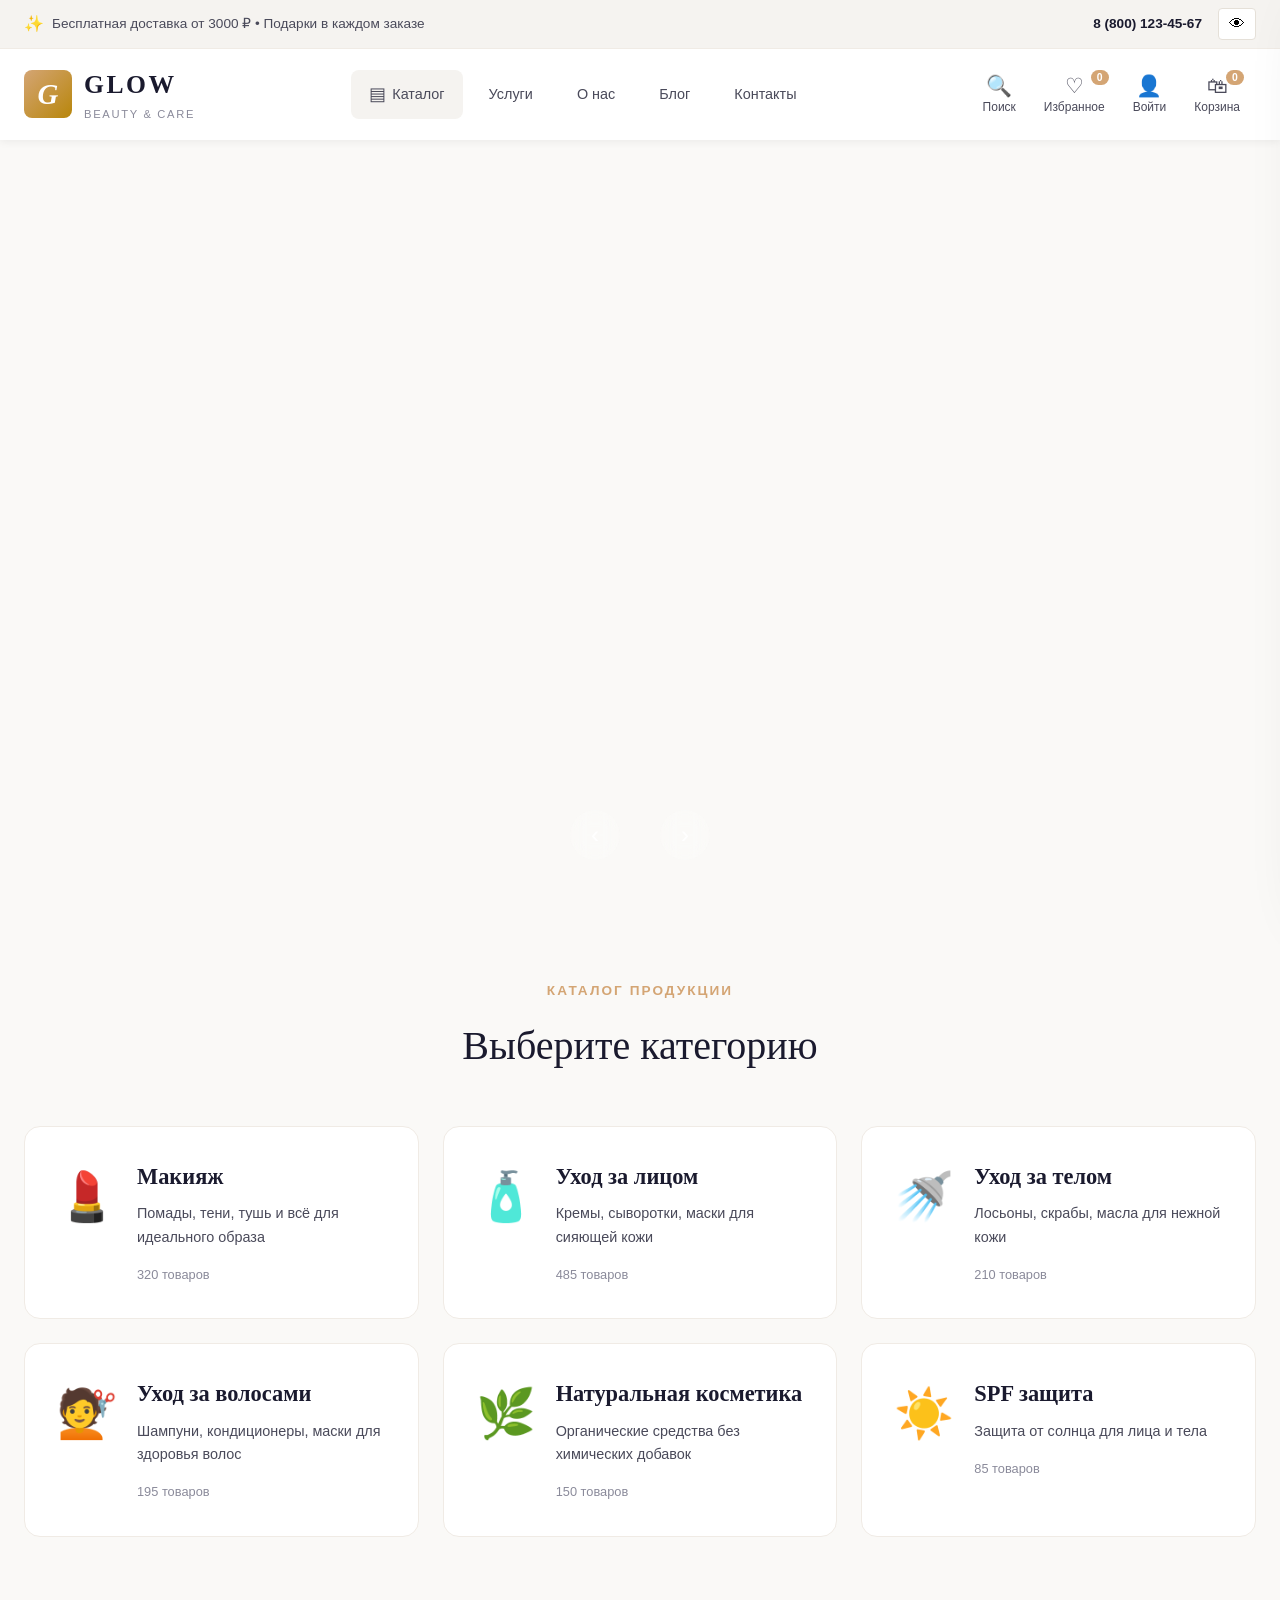
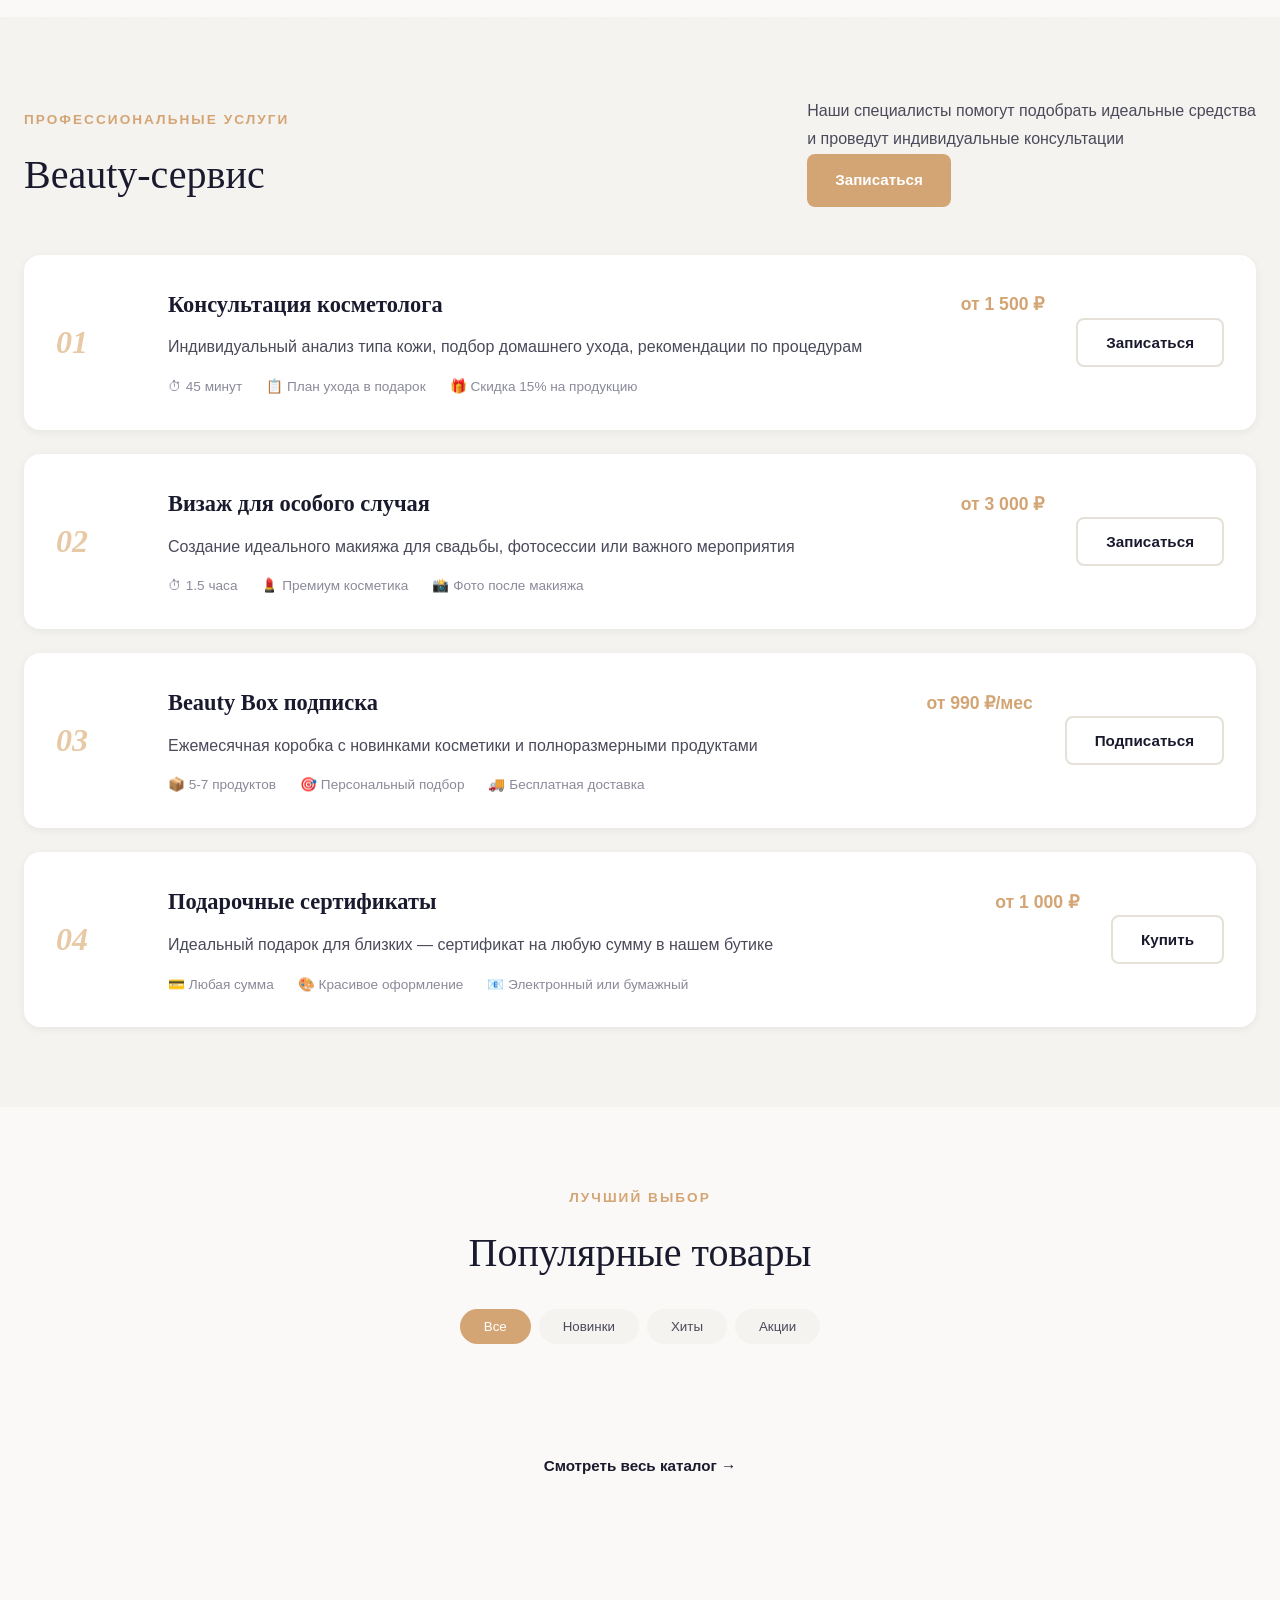
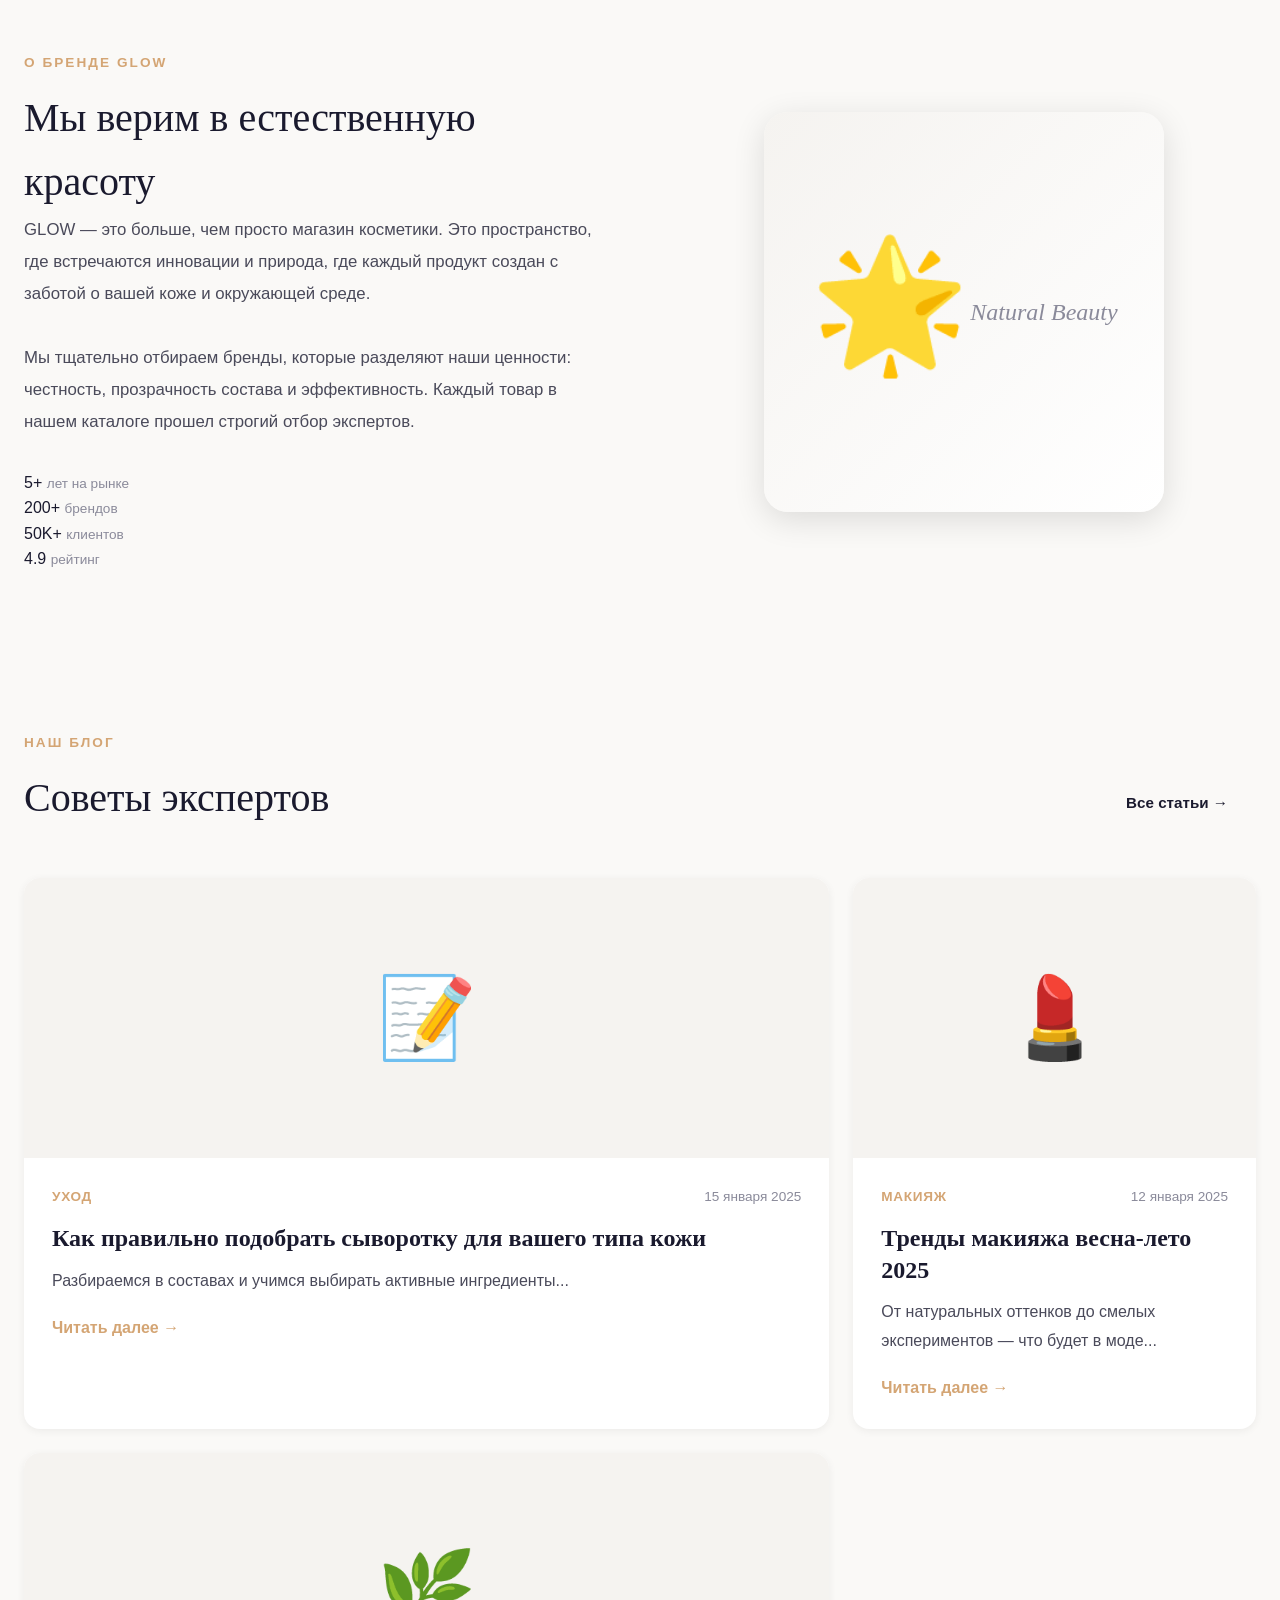
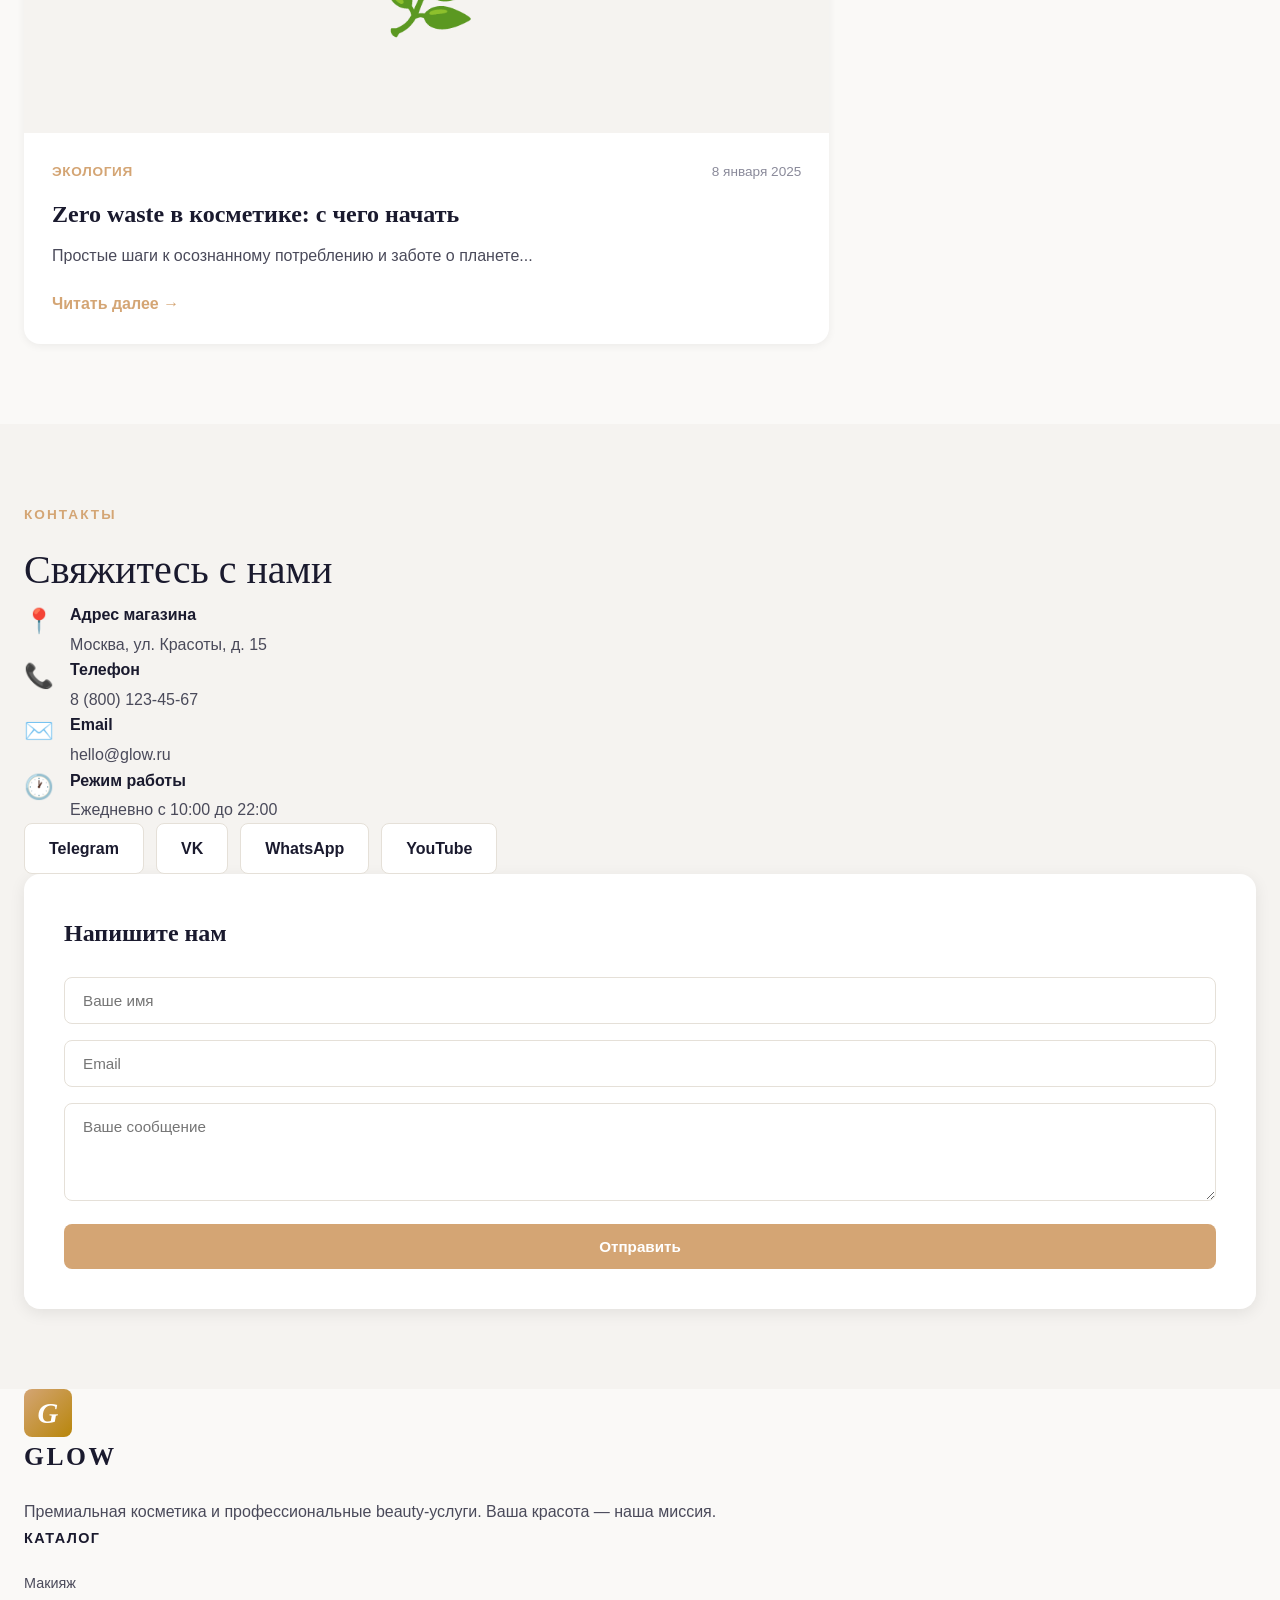
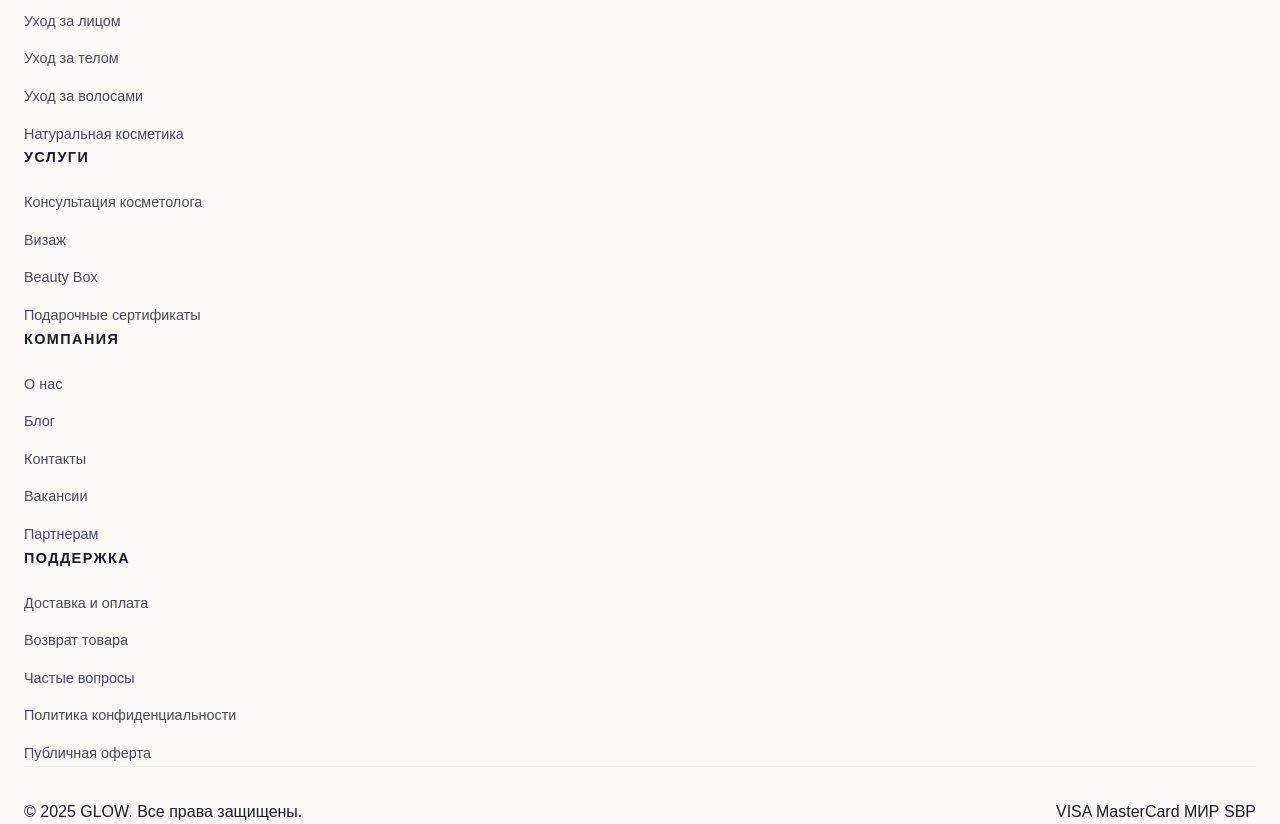
==== commit 3100a697: "update branch" ====
--- a/cosmetics-shop/index.html
+++ b/cosmetics-shop/index.html
@@ -3,10 +3,10 @@
 <head>
     <meta charset="UTF-8">
     <meta name="viewport" content="width=device-width, initial-scale=1.0">
-    <title>BEAUTÉ — Косметика и услуги красоты</title>
+    <title>GLOW — Премиум косметика и beauty-услуги</title>
     <link rel="preconnect" href="https://fonts.googleapis.com">
     <link rel="preconnect" href="https://fonts.gstatic.com" crossorigin>
-    <link href="https://fonts.googleapis.com/css2?family=Cormorant+Garamond:ital,wght@0,400;0,500;0,600;0,700;1,400&family=Montserrat:wght@300;400;500;600;700&display=swap" rel="stylesheet">
+    <link href="https://fonts.googleapis.com/css2?family=Unbounded:wght@300;400;500;600;700&family=DM+Sans:wght@300;400;500;600;700&display=swap" rel="stylesheet">
     <link rel="stylesheet" href="assets/css/style.css">
 </head>
 <body class="light-theme">
@@ -46,7 +46,7 @@
         <div class="container header-top-inner">
             <div class="header-message">
                 <span class="message-icon">✨</span>
-                <span class="message-text">Бесплатная доставка от 2500 ₽ • Подарки в каждом заказе</span>
+                <span class="message-text">Бесплатная доставка от 3000 ₽ • Подарки в каждом заказе</span>
             </div>
             <div class="header-meta">
                 <a href="tel:+78001234567" class="contact-link">8 (800) 123-45-67</a>
@@ -60,10 +60,10 @@
     <div class="header-main">
         <div class="container header-main-inner">
             <a href="/" class="brand-logo">
-                <div class="logo-symbol">B</div>
+                <div class="logo-symbol">G</div>
                 <div class="logo-wordmark">
-                    <span class="logo-main">BEAUTÉ</span>
-                    <span class="logo-tagline">косметика & уход</span>
+                    <span class="logo-main">GLOW</span>
+                    <span class="logo-tagline">beauty & care</span>
                 </div>
             </a>
 
@@ -73,7 +73,7 @@
                     Каталог
                 </a>
                 <a href="#services" class="nav-link">Услуги</a>
-                <a href="#about" class="nav-link">О бренде</a>
+                <a href="#about" class="nav-link">О нас</a>
                 <a href="#blog" class="nav-link">Блог</a>
                 <a href="#contacts" class="nav-link">Контакты</a>
             </nav>
@@ -81,21 +81,27 @@
             <div class="header-actions">
                 <button class="action-btn search-trigger" onclick="toggleSearch()">
                     <span class="btn-icon">🔍</span>
-                    <span class="btn-label">Поиск</span>
+                    <span class="btn-label desktop-only">Поиск</span>
                 </button>
-                <a href="#favorites" class="action-btn">
+                <button class="action-btn" onclick="openModal('favoritesModal')">
                     <span class="btn-icon">♡</span>
-                    <span class="btn-label">Избранное</span>
-                </a>
-                <a href="#profile" class="action-btn">
+                    <span class="btn-label desktop-only">Избранное</span>
+                    <span class="cart-count" id="favoritesCount">0</span>
+                </button>
+                <button class="action-btn" onclick="openProfile()">
                     <span class="btn-icon">👤</span>
-                    <span class="btn-label">Войти</span>
-                </a>
-                <a href="#cart" class="action-btn cart-btn">
+                    <span class="btn-label desktop-only" id="profileBtnText">Войти</span>
+                </button>
+                <button class="action-btn cart-btn" onclick="openCart()">
                     <span class="btn-icon">🛍</span>
-                    <span class="btn-label">Корзина</span>
-                    <span class="cart-count">0</span>
-                </a>
+                    <span class="btn-label desktop-only">Корзина</span>
+                    <span class="cart-count" id="cartCount">0</span>
+                </button>
+                <button class="mobile-menu-trigger" onclick="toggleMobileMenu()">
+                    <span></span>
+                    <span></span>
+                    <span></span>
+                </button>
             </div>
         </div>
     </div>
@@ -104,77 +110,120 @@
     <div class="search-overlay" id="searchOverlay">
         <div class="search-container">
             <button class="search-close" onclick="toggleSearch()">✕</button>
-            <form class="search-form" action="#" method="GET">
-                <input type="text" name="q" placeholder="Что вы ищете сегодня?" class="search-input" autofocus>
+            <form class="search-form" onsubmit="handleSearch(event)">
+                <input type="text" id="searchInput" placeholder="Что вы ищете сегодня?" class="search-input" autofocus>
                 <button type="submit" class="search-submit">Найти</button>
             </form>
             <div class="search-popular">
                 <span class="popular-label">Популярные запросы:</span>
-                <a href="#" class="popular-tag">сыворотка</a>
-                <a href="#" class="popular-tag">крем для лица</a>
-                <a href="#" class="popular-tag">масло для волос</a>
-                <a href="#" class="popular-tag">spf защита</a>
+                <a href="#" class="popular-tag" onclick="searchByTag('сыворотка')">сыворотка</a>
+                <a href="#" class="popular-tag" onclick="searchByTag('крем')">крем для лица</a>
+                <a href="#" class="popular-tag" onclick="searchByTag('масло')">масло для волос</a>
+                <a href="#" class="popular-tag" onclick="searchByTag('spf')">spf защита</a>
             </div>
         </div>
     </div>
 </header>
 
+<!-- Mobile Menu -->
+<div class="mobile-menu" id="mobileMenu">
+    <div class="mobile-menu-header">
+        <span class="mobile-menu-title">Меню</span>
+        <button class="mobile-menu-close" onclick="toggleMobileMenu()">✕</button>
+    </div>
+    <nav class="mobile-nav">
+        <a href="#catalog" onclick="toggleMobileMenu()">Каталог</a>
+        <a href="#services" onclick="toggleMobileMenu()">Услуги</a>
+        <a href="#about" onclick="toggleMobileMenu()">О нас</a>
+        <a href="#blog" onclick="toggleMobileMenu()">Блог</a>
+        <a href="#contacts" onclick="toggleMobileMenu()">Контакты</a>
+    </nav>
+    <div class="mobile-menu-footer">
+        <a href="tel:+78001234567" class="mobile-contact">8 (800) 123-45-67</a>
+        <div class="mobile-socials">
+            <a href="#">Telegram</a>
+            <a href="#">VK</a>
+            <a href="#">WhatsApp</a>
+        </div>
+    </div>
+</div>
+
 <main class="site-content">
 
-<!-- Hero Section -->
+<!-- Hero Section with Slider -->
 <section class="hero-section">
-    <div class="hero-bg">
-        <div class="hero-gradient"></div>
-        <div class="hero-pattern"></div>
-    </div>
-    <div class="container hero-content">
-        <div class="hero-text">
-            <span class="hero-badge">Новая коллекция 2025</span>
-            <h1 class="hero-title">
-                Раскройте свою<br>
-                <em>естественную красоту</em>
-            </h1>
-            <p class="hero-description">
-                Премиальная косметика с натуральными ингредиентами.<br>
-                Создана профессионалами для тех, кто ценит качество.
-            </p>
-            <div class="hero-buttons">
-                <a href="#catalog" class="btn btn-primary btn-large">
-                    Смотреть каталог
-                    <span class="btn-arrow">→</span>
-                </a>
-                <a href="#services" class="btn btn-outline btn-large">
-                    Наши услуги
-                </a>
-            </div>
-            <div class="hero-stats">
-                <div class="stat-item">
-                    <span class="stat-value">5000+</span>
-                    <span class="stat-label">довольных клиентов</span>
-                </div>
-                <div class="stat-item">
-                    <span class="stat-value">200+</span>
-                    <span class="stat-label">брендов</span>
-                </div>
-                <div class="stat-item">
-                    <span class="stat-value">4.9</span>
-                    <span class="stat-label">рейтинг</span>
-                </div>
-            </div>
-        </div>
-        <div class="hero-visual">
-            <div class="hero-image-wrapper">
-                <div class="floating-element float-1">💧</div>
-                <div class="floating-element float-2">🌸</div>
-                <div class="floating-element float-3">✨</div>
-                <div class="hero-placeholder">
-                    <div class="placeholder-inner">
-                        <span class="placeholder-emoji">🧴</span>
-                        <span class="placeholder-label">Premium Care</span>
-                    </div>
-                </div>
-            </div>
-        </div>
+    <div class="hero-slider" id="heroSlider">
+        <div class="hero-slide active" style="background: linear-gradient(135deg, #667eea 0%, #764ba2 100%);">
+            <div class="container hero-content">
+                <div class="hero-text">
+                    <span class="hero-badge">Новая коллекция 2025</span>
+                    <h1 class="hero-title">
+                        Раскройте свою<br>
+                        <em>естественную красоту</em>
+                    </h1>
+                    <p class="hero-description">
+                        Премиальная косметика с натуральными ингредиентами.<br>
+                        Создана профессионалами для тех, кто ценит качество.
+                    </p>
+                    <div class="hero-buttons">
+                        <a href="#catalog" class="btn btn-primary btn-large">
+                            Смотреть каталог
+                            <span class="btn-arrow">→</span>
+                        </a>
+                        <a href="#services" class="btn btn-outline btn-large">
+                            Наши услуги
+                        </a>
+                    </div>
+                </div>
+            </div>
+        </div>
+        <div class="hero-slide" style="background: linear-gradient(135deg, #f093fb 0%, #f5576c 100%);">
+            <div class="container hero-content">
+                <div class="hero-text">
+                    <span class="hero-badge">Скидки до 40%</span>
+                    <h1 class="hero-title">
+                        Весеннее<br>
+                        <em>обновление</em>
+                    </h1>
+                    <p class="hero-description">
+                        Лучшие предложения на уходовую косметику.<br>
+                        Успейте купить со скидкой!
+                    </p>
+                    <div class="hero-buttons">
+                        <a href="#catalog?filter=sale" class="btn btn-primary btn-large">
+                            В каталог
+                            <span class="btn-arrow">→</span>
+                        </a>
+                    </div>
+                </div>
+            </div>
+        </div>
+        <div class="hero-slide" style="background: linear-gradient(135deg, #4facfe 0%, #00f2fe 100%);">
+            <div class="container hero-content">
+                <div class="hero-text">
+                    <span class="hero-badge">Профессиональный уход</span>
+                    <h1 class="hero-title">
+                        Запишитесь на<br>
+                        <em>консультацию</em>
+                    </h1>
+                    <p class="hero-description">
+                        Наши эксперты подберут идеальный уход именно для вас.<br>
+                        Первая консультация бесплатно!
+                    </p>
+                    <div class="hero-buttons">
+                        <a href="#services" class="btn btn-primary btn-large">
+                            Записаться
+                            <span class="btn-arrow">→</span>
+                        </a>
+                    </div>
+                </div>
+            </div>
+        </div>
+    </div>
+    <div class="slider-controls">
+        <button class="slider-prev" onclick="prevSlide()">‹</button>
+        <div class="slider-dots" id="sliderDots"></div>
+        <button class="slider-next" onclick="nextSlide()">›</button>
     </div>
 </section>
 
@@ -186,7 +235,7 @@
             <h2 class="section-title">Выберите категорию</h2>
         </div>
         <div class="categories-grid">
-            <a href="#" class="category-card category-1">
+            <a href="#" class="category-card category-1" onclick="filterCategory('makeup'); return false;">
                 <div class="category-icon">💄</div>
                 <div class="category-info">
                     <h3>Макияж</h3>
@@ -194,7 +243,7 @@
                     <span class="category-count">320 товаров</span>
                 </div>
             </a>
-            <a href="#" class="category-card category-2">
+            <a href="#" class="category-card category-2" onclick="filterCategory('face'); return false;">
                 <div class="category-icon">🧴</div>
                 <div class="category-info">
                     <h3>Уход за лицом</h3>
@@ -202,7 +251,7 @@
                     <span class="category-count">485 товаров</span>
                 </div>
             </a>
-            <a href="#" class="category-card category-3">
+            <a href="#" class="category-card category-3" onclick="filterCategory('body'); return false;">
                 <div class="category-icon">🚿</div>
                 <div class="category-info">
                     <h3>Уход за телом</h3>
@@ -210,7 +259,7 @@
                     <span class="category-count">210 товаров</span>
                 </div>
             </a>
-            <a href="#" class="category-card category-4">
+            <a href="#" class="category-card category-4" onclick="filterCategory('hair'); return false;">
                 <div class="category-icon">💇</div>
                 <div class="category-info">
                     <h3>Уход за волосами</h3>
@@ -218,7 +267,7 @@
                     <span class="category-count">195 товаров</span>
                 </div>
             </a>
-            <a href="#" class="category-card category-5">
+            <a href="#" class="category-card category-5" onclick="filterCategory('natural'); return false;">
                 <div class="category-icon">🌿</div>
                 <div class="category-info">
                     <h3>Натуральная косметика</h3>
@@ -226,7 +275,7 @@
                     <span class="category-count">150 товаров</span>
                 </div>
             </a>
-            <a href="#" class="category-card category-6">
+            <a href="#" class="category-card category-6" onclick="filterCategory('spf'); return false;">
                 <div class="category-icon">☀️</div>
                 <div class="category-info">
                     <h3>SPF защита</h3>
@@ -252,7 +301,7 @@
                     Наши специалисты помогут подобрать идеальные средства<br>
                     и проведут индивидуальные консультации
                 </p>
-                <a href="#book" class="btn btn-primary">Записаться</a>
+                <a href="#book" class="btn btn-primary" onclick="openModal('bookingModal'); return false;">Записаться</a>
             </div>
         </div>
         <div class="services-list">
@@ -271,7 +320,7 @@
                     </ul>
                 </div>
                 <div class="service-action">
-                    <button class="btn btn-outline">Записаться</button>
+                    <button class="btn btn-outline" onclick="openModal('bookingModal')">Записаться</button>
                 </div>
             </div>
             <div class="service-item">
@@ -289,7 +338,7 @@
                     </ul>
                 </div>
                 <div class="service-action">
-                    <button class="btn btn-outline">Записаться</button>
+                    <button class="btn btn-outline" onclick="openModal('bookingModal')">Записаться</button>
                 </div>
             </div>
             <div class="service-item">
@@ -307,7 +356,7 @@
                     </ul>
                 </div>
                 <div class="service-action">
-                    <button class="btn btn-outline">Подписаться</button>
+                    <button class="btn btn-outline" onclick="subscribeToBeautyBox()">Подписаться</button>
                 </div>
             </div>
             <div class="service-item">
@@ -325,7 +374,7 @@
                     </ul>
                 </div>
                 <div class="service-action">
-                    <button class="btn btn-outline">Купить</button>
+                    <button class="btn btn-outline" onclick="openModal('giftCertificateModal')">Купить</button>
                 </div>
             </div>
         </div>
@@ -339,115 +388,17 @@
             <span class="section-subtitle">Лучший выбор</span>
             <h2 class="section-title">Популярные товары</h2>
             <div class="section-tabs">
-                <button class="tab-btn active" data-tab="all">Все</button>
-                <button class="tab-btn" data-tab="new">Новинки</button>
-                <button class="tab-btn" data-tab="hit">Хиты</button>
-                <button class="tab-btn" data-tab="sale">Акции</button>
-            </div>
-        </div>
-        <div class="products-grid">
-            <div class="product-card" data-category="hit">
-                <div class="product-badge badge-hot">🔥 Хит</div>
-                <button class="product-wishlist">♡</button>
-                <div class="product-image">
-                    <span class="image-placeholder">🧴</span>
-                </div>
-                <div class="product-info">
-                    <div class="product-brand">LA ROCHE-POSAY</div>
-                    <h3 class="product-name">Гиалуроновая сыворотка Hyalu B5</h3>
-                    <div class="product-rating">
-                        <span class="stars">★★★★★</span>
-                        <span class="rating-count">(128)</span>
-                    </div>
-                    <div class="product-price-block">
-                        <span class="current-price">2 890 ₽</span>
-                    </div>
-                    <button class="btn btn-cart">В корзину</button>
-                </div>
-            </div>
-            <div class="product-card" data-category="new">
-                <div class="product-badge badge-new">NEW</div>
-                <button class="product-wishlist">♡</button>
-                <div class="product-image">
-                    <span class="image-placeholder">💧</span>
-                </div>
-                <div class="product-info">
-                    <div class="product-brand">THE ORDINARY</div>
-                    <h3 class="product-name">Niacinamide 10% + Zinc 1%</h3>
-                    <div class="product-rating">
-                        <span class="stars">★★★★☆</span>
-                        <span class="rating-count">(89)</span>
-                    </div>
-                    <div class="product-price-block">
-                        <span class="current-price">890 ₽</span>
-                    </div>
-                    <button class="btn btn-cart">В корзину</button>
-                </div>
-            </div>
-            <div class="product-card" data-category="sale">
-                <div class="product-badge badge-sale">-25%</div>
-                <button class="product-wishlist">♡</button>
-                <div class="product-image">
-                    <span class="image-placeholder">🌙</span>
-                </div>
-                <div class="product-info">
-                    <div class="product-brand">CERAVE</div>
-                    <h3 class="product-name">Ночной увлажняющий крем</h3>
-                    <div class="product-rating">
-                        <span class="stars">★★★★★</span>
-                        <span class="rating-count">(256)</span>
-                    </div>
-                    <div class="product-price-block">
-                        <span class="old-price">1 990 ₽</span>
-                        <span class="current-price">1 490 ₽</span>
-                    </div>
-                    <button class="btn btn-cart">В корзину</button>
-                </div>
-            </div>
-            <div class="product-card" data-category="hit">
-                <div class="product-badge badge-hot">🔥 Хит</div>
-                <button class="product-wishlist">♡</button>
-                <div class="product-image">
-                    <span class="image-placeholder">☀️</span>
-                </div>
-                <div class="product-info">
-                    <div class="product-brand">BIODERMA</div>
-                    <h3 class="product-name">Мицеллярная вода Sensibio H2O</h3>
-                    <div class="product-rating">
-                        <span class="stars">★★★★★</span>
-                        <span class="rating-count">(412)</span>
-                    </div>
-                    <div class="product-price-block">
-                        <span class="current-price">1 250 ₽</span>
-                    </div>
-                    <button class="btn btn-cart">В корзину</button>
-                </div>
-            </div>
+                <button class="tab-btn active" data-tab="all" onclick="filterProducts('all')">Все</button>
+                <button class="tab-btn" data-tab="new" onclick="filterProducts('new')">Новинки</button>
+                <button class="tab-btn" data-tab="hit" onclick="filterProducts('hit')">Хиты</button>
+                <button class="tab-btn" data-tab="sale" onclick="filterProducts('sale')">Акции</button>
+            </div>
+        </div>
+        <div class="products-grid" id="productsGrid">
+            <!-- Products will be loaded dynamically -->
         </div>
         <div class="section-footer">
-            <a href="#catalog" class="btn btn-outline btn-large">Смотреть весь каталог</a>
-        </div>
-    </div>
-</section>
-
-<!-- Promo Banner -->
-<section class="promo-banner-section">
-    <div class="container">
-        <div class="promo-banner">
-            <div class="promo-content">
-                <span class="promo-label">Ограниченное предложение</span>
-                <h2 class="promo-title">Скидка 20% на первый заказ</h2>
-                <p class="promo-text">Зарегистрируйтесь сейчас и получите промокод на скидку</p>
-                <form class="promo-form">
-                    <input type="email" placeholder="Ваш email" class="promo-input" required>
-                    <button type="submit" class="btn btn-primary">Получить скидку</button>
-                </form>
-            </div>
-            <div class="promo-decoration">
-                <div class="promo-circle"></div>
-                <div class="promo-circle"></div>
-                <div class="promo-circle"></div>
-            </div>
+            <a href="#catalog" class="btn btn-secondary">Смотреть весь каталог →</a>
         </div>
     </div>
 </section>
@@ -457,86 +408,38 @@
     <div class="container">
         <div class="about-grid">
             <div class="about-content">
-                <span class="section-subtitle">О бренде BEAUTÉ</span>
-                <h2 class="section-title">Мы верим в силу естественной красоты</h2>
+                <span class="section-subtitle">О бренде GLOW</span>
+                <h2 class="section-title">Мы верим в естественную красоту</h2>
                 <p class="about-text">
-                    С 2015 года мы помогаем людям находить идеальные средства для ухода за собой. 
-                    Наша миссия — сделать качественную косметику доступной и предоставить каждому 
-                    возможность почувствовать себя уверенно.
+                    GLOW — это больше, чем просто магазин косметики. Это пространство, где встречаются инновации и природа, где каждый продукт создан с заботой о вашей коже и окружающей среде.
                 </p>
-                <div class="about-features">
-                    <div class="feature-item">
-                        <span class="feature-icon">🌱</span>
-                        <div class="feature-text">
-                            <strong>Натуральные ингредиенты</strong>
-                            <span>Только проверенные безопасные компоненты</span>
-                        </div>
-                    </div>
-                    <div class="feature-item">
-                        <span class="feature-icon">🐰</span>
-                        <div class="feature-text">
-                            <strong>Cruelty Free</strong>
-                            <span>Не тестируем на животных</span>
-                        </div>
-                    </div>
-                    <div class="feature-item">
-                        <span class="feature-icon">♻️</span>
-                        <div class="feature-text">
-                            <strong>Эко-упаковка</strong>
-                            <span>Заботимся об окружающей среде</span>
-                        </div>
+                <p class="about-text">
+                    Мы тщательно отбираем бренды, которые разделяют наши ценности: честность, прозрачность состава и эффективность. Каждый товар в нашем каталоге прошел строгий отбор экспертов.
+                </p>
+                <div class="about-stats">
+                    <div class="about-stat">
+                        <span class="stat-number">5+</span>
+                        <span class="stat-label">лет на рынке</span>
+                    </div>
+                    <div class="about-stat">
+                        <span class="stat-number">200+</span>
+                        <span class="stat-label">брендов</span>
+                    </div>
+                    <div class="about-stat">
+                        <span class="stat-number">50K+</span>
+                        <span class="stat-label">клиентов</span>
+                    </div>
+                    <div class="about-stat">
+                        <span class="stat-number">4.9</span>
+                        <span class="stat-label">рейтинг</span>
                     </div>
                 </div>
             </div>
             <div class="about-visual">
                 <div class="about-image-placeholder">
-                    <span class="placeholder-big">✨</span>
-                </div>
-            </div>
-        </div>
-    </div>
-</section>
-
-<!-- Testimonials -->
-<section class="testimonials-section">
-    <div class="container">
-        <div class="section-header-center">
-            <span class="section-subtitle">Отзывы клиентов</span>
-            <h2 class="section-title">Что говорят о нас</h2>
-        </div>
-        <div class="testimonials-grid">
-            <div class="testimonial-card">
-                <div class="testimonial-header">
-                    <div class="testimonial-avatar">А</div>
-                    <div class="testimonial-meta">
-                        <strong>Анна К.</strong>
-                        <span>Москва</span>
-                    </div>
-                    <div class="testimonial-stars">★★★★★</div>
-                </div>
-                <p class="testimonial-text">«Лучший магазин косметики! Консультанты помогли подобрать идеальный уход, кожа преобразилась за месяц. Доставка быстрая, подарки приятные!»</p>
-            </div>
-            <div class="testimonial-card">
-                <div class="testimonial-header">
-                    <div class="testimonial-avatar">М</div>
-                    <div class="testimonial-meta">
-                        <strong>Мария В.</strong>
-                        <span>Санкт-Петербург</span>
-                    </div>
-                    <div class="testimonial-stars">★★★★★</div>
-                </div>
-                <p class="testimonial-text">«Заказываю уже третий раз. Очень нравится ассортимент и цены. Beauty Box — это просто находка, каждый месяц новые открытия!»</p>
-            </div>
-            <div class="testimonial-card">
-                <div class="testimonial-header">
-                    <div class="testimonial-avatar">Е</div>
-                    <div class="testimonial-meta">
-                        <strong>Елена С.</strong>
-                        <span>Казань</span>
-                    </div>
-                    <div class="testimonial-stars">★★★★★</div>
-                </div>
-                <p class="testimonial-text">«Проходила консультацию косметолога — очень профессионально! Получила подробный план ухода и скидку на продукцию. Рекомендую!»</p>
+                    <span class="placeholder-emoji">🌟</span>
+                    <span class="placeholder-label">Natural Beauty</span>
+                </div>
             </div>
         </div>
     </div>
@@ -547,69 +450,56 @@
     <div class="container">
         <div class="section-header-split">
             <div class="section-header-left">
-                <span class="section-subtitle">Блог</span>
+                <span class="section-subtitle">Наш блог</span>
                 <h2 class="section-title">Советы экспертов</h2>
             </div>
             <div class="section-header-right">
-                <a href="#blog" class="btn btn-outline">Читать все статьи</a>
+                <a href="#blog-all" class="btn btn-secondary">Все статьи →</a>
             </div>
         </div>
         <div class="blog-grid">
-            <article class="blog-card blog-card-large">
+            <article class="blog-card">
                 <div class="blog-image">
                     <span class="blog-placeholder">📝</span>
                 </div>
                 <div class="blog-content">
                     <div class="blog-meta">
-                        <span class="blog-category">Уход за кожей</span>
+                        <span class="blog-category">Уход</span>
                         <span class="blog-date">15 января 2025</span>
                     </div>
-                    <h3 class="blog-title">Как правильно построить вечерний ритуал ухода за кожей</h3>
-                    <p class="blog-excerpt">Пошаговое руководство по созданию идеальной процедуры очищения и восстановления кожи перед сном</p>
+                    <h3 class="blog-title">Как правильно подобрать сыворотку для вашего типа кожи</h3>
+                    <p class="blog-excerpt">Разбираемся в составах и учимся выбирать активные ингредиенты...</p>
                     <a href="#" class="blog-link">Читать далее →</a>
                 </div>
             </article>
-            <div class="blog-cards-small">
-                <article class="blog-card">
-                    <div class="blog-image">
-                        <span class="blog-placeholder">💄</span>
-                    </div>
-                    <div class="blog-content">
-                        <div class="blog-meta">
-                            <span class="blog-category">Макияж</span>
-                            <span class="blog-date">12 января 2025</span>
-                        </div>
-                        <h3 class="blog-title">Тренды макияжа 2025</h3>
-                        <a href="#" class="blog-link">Читать →</a>
-                    </div>
-                </article>
-                <article class="blog-card">
-                    <div class="blog-image">
-                        <span class="blog-placeholder">🌿</span>
-                    </div>
-                    <div class="blog-content">
-                        <div class="blog-meta">
-                            <span class="blog-category">Ингредиенты</span>
-                            <span class="blog-date">10 января 2025</span>
-                        </div>
-                        <h3 class="blog-title">Гиалуроновая кислота: мифы и правда</h3>
-                        <a href="#" class="blog-link">Читать →</a>
-                    </div>
-                </article>
-                <article class="blog-card">
-                    <div class="blog-image">
-                        <span class="blog-placeholder">☀️</span>
-                    </div>
-                    <div class="blog-content">
-                        <div class="blog-meta">
-                            <span class="blog-category">Защита</span>
-                            <span class="blog-date">8 января 2025</span>
-                        </div>
-                        <h3 class="blog-title">Зачем нужен SPF зимой</h3>
-                        <a href="#" class="blog-link">Читать →</a>
-                    </div>
-                </article>
-            </div>
+            <article class="blog-card">
+                <div class="blog-image">
+                    <span class="blog-placeholder">💄</span>
+                </div>
+                <div class="blog-content">
+                    <div class="blog-meta">
+                        <span class="blog-category">Макияж</span>
+                        <span class="blog-date">12 января 2025</span>
+                    </div>
+                    <h3 class="blog-title">Тренды макияжа весна-лето 2025</h3>
+                    <p class="blog-excerpt">От натуральных оттенков до смелых экспериментов — что будет в моде...</p>
+                    <a href="#" class="blog-link">Читать далее →</a>
+                </div>
+            </article>
+            <article class="blog-card">
+                <div class="blog-image">
+                    <span class="blog-placeholder">🌿</span>
+                </div>
+                <div class="blog-content">
+                    <div class="blog-meta">
+                        <span class="blog-category">Экология</span>
+                        <span class="blog-date">8 января 2025</span>
+                    </div>
+                    <h3 class="blog-title">Zero waste в косметике: с чего начать</h3>
+                    <p class="blog-excerpt">Простые шаги к осознанному потреблению и заботе о планете...</p>
+                    <a href="#" class="blog-link">Читать далее →</a>
+                </div>
+            </article>
         </div>
     </div>
 </section>
@@ -617,55 +507,59 @@
 <!-- Contacts Section -->
 <section class="contacts-section" id="contacts">
     <div class="container">
-        <div class="contacts-wrapper">
+        <div class="contacts-grid">
             <div class="contacts-info">
                 <span class="section-subtitle">Контакты</span>
                 <h2 class="section-title">Свяжитесь с нами</h2>
-                <div class="contact-details">
+                <div class="contact-items">
                     <div class="contact-item">
                         <span class="contact-icon">📍</span>
                         <div>
-                            <strong>Адрес</strong>
-                            <p>г. Москва, ул. Красоты, д. 15</p>
+                            <strong>Адрес магазина</strong>
+                            <p>Москва, ул. Красоты, д. 15</p>
                         </div>
                     </div>
                     <div class="contact-item">
                         <span class="contact-icon">📞</span>
                         <div>
                             <strong>Телефон</strong>
-                            <p>8 (800) 123-45-67</p>
+                            <p><a href="tel:+78001234567">8 (800) 123-45-67</a></p>
                         </div>
                     </div>
                     <div class="contact-item">
                         <span class="contact-icon">✉️</span>
                         <div>
                             <strong>Email</strong>
-                            <p>hello@beaute.ru</p>
+                            <p><a href="mailto:hello@glow.ru">hello@glow.ru</a></p>
                         </div>
                     </div>
                     <div class="contact-item">
                         <span class="contact-icon">🕐</span>
                         <div>
                             <strong>Режим работы</strong>
-                            <p>Ежедневно 9:00 — 21:00</p>
+                            <p>Ежедневно с 10:00 до 22:00</p>
                         </div>
                     </div>
                 </div>
                 <div class="social-links">
                     <a href="#" class="social-link">Telegram</a>
-                    <a href="#" class="social-link">VKontakte</a>
+                    <a href="#" class="social-link">VK</a>
                     <a href="#" class="social-link">WhatsApp</a>
+                    <a href="#" class="social-link">YouTube</a>
                 </div>
             </div>
             <div class="contacts-form-wrapper">
-                <form class="contacts-form">
+                <form class="contacts-form" onsubmit="handleContactForm(event)">
                     <h3>Напишите нам</h3>
-                    <div class="form-row">
-                        <input type="text" placeholder="Ваше имя" required>
-                        <input type="email" placeholder="Email" required>
-                    </div>
-                    <input type="text" placeholder="Тема">
-                    <textarea placeholder="Сообщение" rows="5" required></textarea>
+                    <div class="form-group">
+                        <input type="text" name="name" placeholder="Ваше имя" required>
+                    </div>
+                    <div class="form-group">
+                        <input type="email" name="email" placeholder="Email" required>
+                    </div>
+                    <div class="form-group">
+                        <textarea name="message" placeholder="Ваше сообщение" rows="4" required></textarea>
+                    </div>
                     <button type="submit" class="btn btn-primary btn-full">Отправить</button>
                 </form>
             </div>
@@ -676,78 +570,535 @@
 </main>
 
 <!-- Footer -->
-<footer class="site-footer">
+<footer class="main-footer">
     <div class="container">
-        <div class="footer-top">
-            <div class="footer-brand">
-                <a href="/" class="brand-logo footer-logo">
-                    <div class="logo-symbol">B</div>
-                    <div class="logo-wordmark">
-                        <span class="logo-main">BEAUTÉ</span>
-                        <span class="logo-tagline">косметика & уход</span>
-                    </div>
+        <div class="footer-grid">
+            <div class="footer-column">
+                <a href="/" class="footer-logo">
+                    <div class="logo-symbol">G</div>
+                    <span class="logo-main">GLOW</span>
                 </a>
                 <p class="footer-description">
-                    Ваш проводник в мир премиальной косметики.<br>
-                    Качество, забота, красота.
+                    Премиальная косметика и профессиональные beauty-услуги. Ваша красота — наша миссия.
                 </p>
             </div>
-            <div class="footer-columns">
-                <div class="footer-column">
-                    <h4>Каталог</h4>
-                    <ul>
-                        <li><a href="#">Макияж</a></li>
-                        <li><a href="#">Уход за лицом</a></li>
-                        <li><a href="#">Уход за телом</a></li>
-                        <li><a href="#">Уход за волосами</a></li>
-                        <li><a href="#">Наборы</a></li>
-                    </ul>
-                </div>
-                <div class="footer-column">
-                    <h4>Услуги</h4>
-                    <ul>
-                        <li><a href="#">Консультации</a></li>
-                        <li><a href="#">Визаж</a></li>
-                        <li><a href="#">Beauty Box</a></li>
-                        <li><a href="#">Сертификаты</a></li>
-                    </ul>
-                </div>
-                <div class="footer-column">
-                    <h4>Компания</h4>
-                    <ul>
-                        <li><a href="#">О нас</a></li>
-                        <li><a href="#">Блог</a></li>
-                        <li><a href="#">Контакты</a></li>
-                        <li><a href="#">Вакансии</a></li>
-                        <li><a href="#">Партнёрам</a></li>
-                    </ul>
-                </div>
-                <div class="footer-column">
-                    <h4>Помощь</h4>
-                    <ul>
-                        <li><a href="#">Доставка и оплата</a></li>
-                        <li><a href="#">Возврат</a></li>
-                        <li><a href="#">FAQ</a></li>
-                        <li><a href="#">Политика конфиденциальности</a></li>
-                    </ul>
-                </div>
+            <div class="footer-column">
+                <h4>Каталог</h4>
+                <ul>
+                    <li><a href="#catalog?cat=makeup">Макияж</a></li>
+                    <li><a href="#catalog?cat=face">Уход за лицом</a></li>
+                    <li><a href="#catalog?cat=body">Уход за телом</a></li>
+                    <li><a href="#catalog?cat=hair">Уход за волосами</a></li>
+                    <li><a href="#catalog?cat=natural">Натуральная косметика</a></li>
+                </ul>
+            </div>
+            <div class="footer-column">
+                <h4>Услуги</h4>
+                <ul>
+                    <li><a href="#services" onclick="openModal('bookingModal')">Консультация косметолога</a></li>
+                    <li><a href="#services" onclick="openModal('bookingModal')">Визаж</a></li>
+                    <li><a href="#" onclick="subscribeToBeautyBox()">Beauty Box</a></li>
+                    <li><a href="#services" onclick="openModal('giftCertificateModal')">Подарочные сертификаты</a></li>
+                </ul>
+            </div>
+            <div class="footer-column">
+                <h4>Компания</h4>
+                <ul>
+                    <li><a href="#about">О нас</a></li>
+                    <li><a href="#blog">Блог</a></li>
+                    <li><a href="#contacts">Контакты</a></li>
+                    <li><a href="#">Вакансии</a></li>
+                    <li><a href="#">Партнерам</a></li>
+                </ul>
+            </div>
+            <div class="footer-column">
+                <h4>Поддержка</h4>
+                <ul>
+                    <li><a href="#">Доставка и оплата</a></li>
+                    <li><a href="#">Возврат товара</a></li>
+                    <li><a href="#">Частые вопросы</a></li>
+                    <li><a href="#">Политика конфиденциальности</a></li>
+                    <li><a href="#">Публичная оферта</a></li>
+                </ul>
             </div>
         </div>
         <div class="footer-bottom">
+            <p>&copy; 2025 GLOW. Все права защищены.</p>
             <div class="footer-payment">
-                <span class="payment-label">Принимаем к оплате:</span>
-                <div class="payment-icons">
-                    <span class="payment-icon">💳</span>
-                    <span class="payment-icon">🏦</span>
-                    <span class="payment-icon">📱</span>
-                </div>
-            </div>
-            <div class="footer-copyright">
-                © 2015-2025 BEAUTÉ. Все права защищены.
+                <span class="payment-method">VISA</span>
+                <span class="payment-method">MasterCard</span>
+                <span class="payment-method">МИР</span>
+                <span class="payment-method">SBP</span>
             </div>
         </div>
     </div>
 </footer>
+
+<!-- MODALS -->
+
+<!-- Product Modal -->
+<div class="modal" id="productModal">
+    <div class="modal-overlay" onclick="closeModal('productModal')"></div>
+    <div class="modal-content modal-product">
+        <button class="modal-close" onclick="closeModal('productModal')">✕</button>
+        <div class="modal-product-grid">
+            <div class="modal-product-image">
+                <span class="image-placeholder" id="modalProductImage">🧴</span>
+            </div>
+            <div class="modal-product-info">
+                <div class="modal-product-brand" id="modalProductBrand">BRAND</div>
+                <h2 class="modal-product-title" id="modalProductTitle">Название товара</h2>
+                <div class="modal-product-rating" id="modalProductRating">
+                    <span class="stars">★★★★★</span>
+                    <span class="rating-count">(0)</span>
+                </div>
+                <div class="modal-product-price" id="modalProductPrice">0 ₽</div>
+                <p class="modal-product-description" id="modalProductDescription">Описание товара</p>
+                <div class="modal-product-options">
+                    <label>Объем:</label>
+                    <div class="size-options">
+                        <button class="size-btn active">30 мл</button>
+                        <button class="size-btn">50 мл</button>
+                        <button class="size-btn">100 мл</button>
+                    </div>
+                </div>
+                <div class="modal-product-actions">
+                    <button class="btn btn-primary btn-large btn-full" onclick="addToCartFromModal()">
+                        Добавить в корзину
+                    </button>
+                    <button class="btn btn-outline btn-large" onclick="addToFavoritesFromModal()">
+                        ♡ В избранное
+                    </button>
+                </div>
+                <div class="modal-product-meta">
+                    <div class="meta-item">
+                        <span class="meta-label">Артикул:</span>
+                        <span class="meta-value" id="modalProductSku">000000</span>
+                    </div>
+                    <div class="meta-item">
+                        <span class="meta-label">Наличие:</span>
+                        <span class="meta-value in-stock">✓ В наличии</span>
+                    </div>
+                </div>
+            </div>
+        </div>
+    </div>
+</div>
+
+<!-- Cart Modal -->
+<div class="modal" id="cartModal">
+    <div class="modal-overlay" onclick="closeModal('cartModal')"></div>
+    <div class="modal-content modal-cart">
+        <button class="modal-close" onclick="closeModal('cartModal')">✕</button>
+        <h2 class="modal-title">Корзина</h2>
+        <div class="cart-content" id="cartContent">
+            <div class="cart-empty" id="cartEmpty">
+                <span class="empty-icon">🛍</span>
+                <p>Ваша корзина пуста</p>
+                <a href="#catalog" class="btn btn-primary" onclick="closeModal('cartModal')">Перейти в каталог</a>
+            </div>
+            <div class="cart-filled" id="cartFilled" style="display: none;">
+                <div class="cart-items" id="cartItems"></div>
+                <div class="cart-summary">
+                    <div class="summary-row">
+                        <span>Товары</span>
+                        <span id="cartSubtotal">0 ₽</span>
+                    </div>
+                    <div class="summary-row">
+                        <span>Скидка</span>
+                        <span id="cartDiscount">0 ₽</span>
+                    </div>
+                    <div class="summary-row">
+                        <span>Доставка</span>
+                        <span id="cartDelivery">бесплатно</span>
+                    </div>
+                    <div class="summary-total">
+                        <span>Итого</span>
+                        <span id="cartTotal">0 ₽</span>
+                    </div>
+                    <button class="btn btn-primary btn-full btn-large" onclick="checkout()">Оформить заказ</button>
+                </div>
+            </div>
+        </div>
+    </div>
+</div>
+
+<!-- Favorites Modal -->
+<div class="modal" id="favoritesModal">
+    <div class="modal-overlay" onclick="closeModal('favoritesModal')"></div>
+    <div class="modal-content modal-favorites">
+        <button class="modal-close" onclick="closeModal('favoritesModal')">✕</button>
+        <h2 class="modal-title">Избранное</h2>
+        <div class="favorites-content" id="favoritesContent">
+            <div class="favorites-empty" id="favoritesEmpty">
+                <span class="empty-icon">♡</span>
+                <p>Список избранного пуст</p>
+                <a href="#catalog" class="btn btn-primary" onclick="closeModal('favoritesModal')">Перейти в каталог</a>
+            </div>
+            <div class="favorites-filled" id="favoritesFilled" style="display: none;">
+                <div class="favorites-grid" id="favoritesGrid"></div>
+            </div>
+        </div>
+    </div>
+</div>
+
+<!-- Profile Modal -->
+<div class="modal" id="profileModal">
+    <div class="modal-overlay" onclick="closeModal('profileModal')"></div>
+    <div class="modal-content modal-profile">
+        <button class="modal-close" onclick="closeModal('profileModal')">✕</button>
+        
+        <!-- Login Form -->
+        <div id="profileLogin">
+            <h2 class="modal-title">Вход в личный кабинет</h2>
+            <form class="profile-form" onsubmit="handleLogin(event)">
+                <div class="form-group">
+                    <label>Email</label>
+                    <input type="email" name="email" placeholder="your@email.com" required>
+                </div>
+                <div class="form-group">
+                    <label>Пароль</label>
+                    <input type="password" name="password" placeholder="••••••••" required>
+                </div>
+                <div class="form-options">
+                    <label class="checkbox-label">
+                        <input type="checkbox" name="remember">
+                        <span>Запомнить меня</span>
+                    </label>
+                    <a href="#" class="forgot-link">Забыли пароль?</a>
+                </div>
+                <button type="submit" class="btn btn-primary btn-full btn-large">Войти</button>
+            </form>
+            <div class="profile-divider">
+                <span>или</span>
+            </div>
+            <div class="social-login">
+                <button class="social-btn google">Google</button>
+                <button class="social-btn vk">VK ID</button>
+            </div>
+            <p class="profile-register">
+                Нет аккаунта? <a href="#" onclick="showRegisterForm()">Зарегистрироваться</a>
+            </p>
+        </div>
+        
+        <!-- Register Form -->
+        <div id="profileRegister" style="display: none;">
+            <h2 class="modal-title">Регистрация</h2>
+            <form class="profile-form" onsubmit="handleRegister(event)">
+                <div class="form-group">
+                    <label>Имя</label>
+                    <input type="text" name="name" placeholder="Ваше имя" required>
+                </div>
+                <div class="form-group">
+                    <label>Email</label>
+                    <input type="email" name="email" placeholder="your@email.com" required>
+                </div>
+                <div class="form-group">
+                    <label>Пароль</label>
+                    <input type="password" name="password" placeholder="••••••••" required minlength="6">
+                </div>
+                <div class="form-group">
+                    <label>Подтвердите пароль</label>
+                    <input type="password" name="confirmPassword" placeholder="••••••••" required>
+                </div>
+                <label class="checkbox-label">
+                    <input type="checkbox" name="agreement" required>
+                    <span>Согласен с <a href="#">условиями обработки данных</a></span>
+                </label>
+                <button type="submit" class="btn btn-primary btn-full btn-large">Зарегистрироваться</button>
+            </form>
+            <p class="profile-register">
+                Уже есть аккаунт? <a href="#" onclick="showLoginForm()">Войти</a>
+            </p>
+        </div>
+        
+        <!-- Logged In View -->
+        <div id="profileLogged" style="display: none;">
+            <div class="profile-header">
+                <div class="profile-avatar" id="profileAvatar">👤</div>
+                <div class="profile-welcome">
+                    <h3 id="profileName">Имя пользователя</h3>
+                    <p id="profileEmail">email@example.com</p>
+                </div>
+            </div>
+            <nav class="profile-nav">
+                <a href="#" class="profile-nav-item active">
+                    <span class="nav-item-icon">📦</span>
+                    Мои заказы
+                </a>
+                <a href="#" class="profile-nav-item">
+                    <span class="nav-item-icon">♡</span>
+                    Избранное
+                </a>
+                <a href="#" class="profile-nav-item">
+                    <span class="nav-item-icon">🎁</span>
+                    Бонусы
+                </a>
+                <a href="#" class="profile-nav-item">
+                    <span class="nav-item-icon">⚙️</span>
+                    Настройки
+                </a>
+            </nav>
+            <div class="profile-orders-preview" id="profileOrdersPreview">
+                <h4>Последние заказы</h4>
+                <div class="orders-list" id="ordersList">
+                    <p class="no-orders">У вас пока нет заказов</p>
+                </div>
+            </div>
+            <button class="btn btn-outline btn-full" onclick="logout()">Выйти</button>
+        </div>
+    </div>
+</div>
+
+<!-- Booking Modal -->
+<div class="modal" id="bookingModal">
+    <div class="modal-overlay" onclick="closeModal('bookingModal')"></div>
+    <div class="modal-content modal-booking">
+        <button class="modal-close" onclick="closeModal('bookingModal')">✕</button>
+        <h2 class="modal-title">Запись на услугу</h2>
+        <form class="booking-form" onsubmit="handleBooking(event)">
+            <div class="form-group">
+                <label>Выберите услугу</label>
+                <select name="service" required>
+                    <option value="">-- Выберите услугу --</option>
+                    <option value="consultation">Консультация косметолога (1 500 ₽)</option>
+                    <option value="makeup">Визаж для особого случая (3 000 ₽)</option>
+                    <option value="masterclass">Мастер-класс по макияжу (2 500 ₽)</option>
+                    <option value="skinanalysis">Диагностика кожи (бесплатно)</option>
+                </select>
+            </div>
+            <div class="form-group">
+                <label>Дата</label>
+                <input type="date" name="date" required>
+            </div>
+            <div class="form-group">
+                <label>Время</label>
+                <select name="time" required>
+                    <option value="">-- Выберите время --</option>
+                    <option value="10:00">10:00</option>
+                    <option value="11:00">11:00</option>
+                    <option value="12:00">12:00</option>
+                    <option value="13:00">13:00</option>
+                    <option value="14:00">14:00</option>
+                    <option value="15:00">15:00</option>
+                    <option value="16:00">16:00</option>
+                    <option value="17:00">17:00</option>
+                    <option value="18:00">18:00</option>
+                    <option value="19:00">19:00</option>
+                    <option value="20:00">20:00</option>
+                </select>
+            </div>
+            <div class="form-group">
+                <label>Ваше имя</label>
+                <input type="text" name="name" placeholder="Иван Иванов" required>
+            </div>
+            <div class="form-group">
+                <label>Телефон</label>
+                <input type="tel" name="phone" placeholder="+7 (___) ___-__-__" required>
+            </div>
+            <div class="form-group">
+                <label>Комментарий (необязательно)</label>
+                <textarea name="comment" placeholder="Пожелания к услуге" rows="3"></textarea>
+            </div>
+            <button type="submit" class="btn btn-primary btn-full btn-large">Записаться</button>
+        </form>
+    </div>
+</div>
+
+<!-- Gift Certificate Modal -->
+<div class="modal" id="giftCertificateModal">
+    <div class="modal-overlay" onclick="closeModal('giftCertificateModal')"></div>
+    <div class="modal-content modal-gift">
+        <button class="modal-close" onclick="closeModal('giftCertificateModal')">✕</button>
+        <h2 class="modal-title">Подарочный сертификат</h2>
+        <div class="gift-preview">
+            <div class="gift-card-preview">
+                <span class="gift-emoji">🎁</span>
+                <span class="gift-amount" id="previewAmount">3 000 ₽</span>
+                <span class="gift-brand">GLOW</span>
+            </div>
+        </div>
+        <form class="gift-form" onsubmit="handleGiftCertificate(event)">
+            <div class="form-group">
+                <label>Номинал</label>
+                <div class="amount-options">
+                    <button type="button" class="amount-btn" onclick="setGiftAmount(1000)">1 000 ₽</button>
+                    <button type="button" class="amount-btn active" onclick="setGiftAmount(3000)">3 000 ₽</button>
+                    <button type="button" class="amount-btn" onclick="setGiftAmount(5000)">5 000 ₽</button>
+                    <button type="button" class="amount-btn" onclick="setGiftAmount(10000)">10 000 ₽</button>
+                </div>
+                <input type="number" name="customAmount" placeholder="Другая сумма" min="500" max="50000">
+            </div>
+            <div class="form-group">
+                <label>Тип сертификата</label>
+                <div class="type-options">
+                    <label class="radio-label">
+                        <input type="radio" name="certType" value="electronic" checked>
+                        <span>📧 Электронный</span>
+                    </label>
+                    <label class="radio-label">
+                        <input type="radio" name="certType" value="paper">
+                        <span>📄 Бумажный</span>
+                    </label>
+                </div>
+            </div>
+            <div class="form-group">
+                <label>Получатель</label>
+                <input type="text" name="recipientName" placeholder="Имя получателя" required>
+            </div>
+            <div class="form-group">
+                <label>Email получателя</label>
+                <input type="email" name="recipientEmail" placeholder="email@example.com" required>
+            </div>
+            <div class="form-group">
+                <label>Поздравление (необязательно)</label>
+                <textarea name="message" placeholder="Ваше поздравление" rows="3"></textarea>
+            </div>
+            <button type="submit" class="btn btn-primary btn-full btn-large">Купить сертификат</button>
+        </form>
+    </div>
+</div>
+
+<!-- Checkout Modal -->
+<div class="modal" id="checkoutModal">
+    <div class="modal-overlay" onclick="closeModal('checkoutModal')"></div>
+    <div class="modal-content modal-checkout">
+        <button class="modal-close" onclick="closeModal('checkoutModal')">✕</button>
+        <h2 class="modal-title">Оформление заказа</h2>
+        <form class="checkout-form" onsubmit="handleCheckout(event)">
+            <div class="checkout-section">
+                <h3>Контактные данные</h3>
+                <div class="form-row">
+                    <div class="form-group">
+                        <label>Имя *</label>
+                        <input type="text" name="firstName" required>
+                    </div>
+                    <div class="form-group">
+                        <label>Фамилия *</label>
+                        <input type="text" name="lastName" required>
+                    </div>
+                </div>
+                <div class="form-row">
+                    <div class="form-group">
+                        <label>Email *</label>
+                        <input type="email" name="email" required>
+                    </div>
+                    <div class="form-group">
+                        <label>Телефон *</label>
+                        <input type="tel" name="phone" placeholder="+7 (___) ___-__-__" required>
+                    </div>
+                </div>
+            </div>
+            
+            <div class="checkout-section">
+                <h3>Адрес доставки</h3>
+                <div class="form-group">
+                    <label>Город *</label>
+                    <input type="text" name="city" required>
+                </div>
+                <div class="form-group">
+                    <label>Улица, дом, квартира *</label>
+                    <input type="text" name="address" required>
+                </div>
+                <div class="form-row">
+                    <div class="form-group">
+                        <label>Индекс *</label>
+                        <input type="text" name="zip" required>
+                    </div>
+                    <div class="form-group">
+                        <label>Комментарий к адресу</label>
+                        <input type="text" name="addressComment" placeholder="Подъезд, этаж...">
+                    </div>
+                </div>
+            </div>
+            
+            <div class="checkout-section">
+                <h3>Способ доставки</h3>
+                <div class="delivery-options">
+                    <label class="delivery-option">
+                        <input type="radio" name="delivery" value="courier" checked onchange="updateDeliveryCost(0)">
+                        <div class="option-card">
+                            <span class="option-icon">🚚</span>
+                            <span>Курьером</span>
+                            <span class="option-price">бесплатно</span>
+                        </div>
+                    </label>
+                    <label class="delivery-option">
+                        <input type="radio" name="delivery" value="pickup" onchange="updateDeliveryCost(0)">
+                        <div class="option-card">
+                            <span class="option-icon">📍</span>
+                            <span>Самовывоз</span>
+                            <span class="option-price">бесплатно</span>
+                        </div>
+                    </label>
+                    <label class="delivery-option">
+                        <input type="radio" name="delivery" value="post" onchange="updateDeliveryCost(350)">
+                        <div class="option-card">
+                            <span class="option-icon">📮</span>
+                            <span>Почта России</span>
+                            <span class="option-price">350 ₽</span>
+                        </div>
+                    </label>
+                </div>
+            </div>
+            
+            <div class="checkout-section">
+                <h3>Способ оплаты</h3>
+                <div class="payment-options">
+                    <label class="payment-option">
+                        <input type="radio" name="payment" value="card" checked>
+                        <div class="option-card">
+                            <span class="option-icon">💳</span>
+                            <span>Картой онлайн</span>
+                        </div>
+                    </label>
+                    <label class="payment-option">
+                        <input type="radio" name="payment" value="sbp">
+                        <div class="option-card">
+                            <span class="option-icon">📱</span>
+                            <span>SBP</span>
+                        </div>
+                    </label>
+                    <label class="payment-option">
+                        <input type="radio" name="payment" value="cash">
+                        <div class="option-card">
+                            <span class="option-icon">💵</span>
+                            <span>При получении</span>
+                        </div>
+                    </label>
+                </div>
+            </div>
+            
+            <div class="checkout-summary">
+                <div class="summary-row">
+                    <span>Товары (<span id="checkoutItemsCount">0</span>)</span>
+                    <span id="checkoutSubtotal">0 ₽</span>
+                </div>
+                <div class="summary-row">
+                    <span>Доставка</span>
+                    <span id="checkoutDelivery">бесплатно</span>
+                </div>
+                <div class="summary-total">
+                    <span>Итого к оплате</span>
+                    <span id="checkoutTotal">0 ₽</span>
+                </div>
+            </div>
+            
+            <label class="checkbox-label">
+                <input type="checkbox" required>
+                <span>Согласен с <a href="#">условиями обработки персональных данных</a></span>
+            </label>
+            
+            <button type="submit" class="btn btn-primary btn-full btn-large">Подтвердить заказ</button>
+        </form>
+    </div>
+</div>
+
+<!-- Notification Toast -->
+<div class="toast" id="toast">
+    <span class="toast-icon" id="toastIcon">✓</span>
+    <span class="toast-message" id="toastMessage">Сообщение</span>
+</div>
 
 <script src="assets/js/main.js"></script>
 </body>
--- a/cosmetics-shop/assets/css/style.css
+++ b/cosmetics-shop/assets/css/style.css
@@ -1707,3 +1707,849 @@
         grid-template-columns: 1fr;
     }
 }
+
+/* ===================================
+   MODAL STYLES
+   =================================== */
+.modal {
+    display: none;
+    position: fixed;
+    top: 0;
+    left: 0;
+    width: 100%;
+    height: 100%;
+    z-index: 10000;
+}
+
+.modal.active {
+    display: flex;
+    align-items: center;
+    justify-content: center;
+}
+
+.modal-overlay {
+    position: absolute;
+    top: 0;
+    left: 0;
+    width: 100%;
+    height: 100%;
+    background: rgba(0, 0, 0, 0.7);
+    backdrop-filter: blur(5px);
+}
+
+.modal-content {
+    position: relative;
+    background: var(--bg-secondary);
+    border-radius: 20px;
+    max-width: 900px;
+    width: 90%;
+    max-height: 90vh;
+    overflow-y: auto;
+    padding: 40px;
+    box-shadow: var(--shadow-xl);
+    animation: modalSlideIn 0.3s ease;
+}
+
+@keyframes modalSlideIn {
+    from {
+        opacity: 0;
+        transform: translateY(-30px);
+    }
+    to {
+        opacity: 1;
+        transform: translateY(0);
+    }
+}
+
+.modal-close {
+    position: absolute;
+    top: 20px;
+    right: 20px;
+    background: var(--bg-tertiary);
+    border: none;
+    width: 40px;
+    height: 40px;
+    border-radius: 50%;
+    cursor: pointer;
+    font-size: 20px;
+    color: var(--text-primary);
+    transition: var(--transition);
+}
+
+.modal-close:hover {
+    background: var(--color-primary);
+    color: white;
+}
+
+.modal-title {
+    font-family: var(--font-heading);
+    font-size: 28px;
+    margin-bottom: 30px;
+    color: var(--text-primary);
+}
+
+/* Product Modal */
+.modal-product-grid {
+    display: grid;
+    grid-template-columns: 1fr 1fr;
+    gap: 40px;
+}
+
+.modal-product-image {
+    background: var(--bg-tertiary);
+    border-radius: 15px;
+    display: flex;
+    align-items: center;
+    justify-content: center;
+    min-height: 400px;
+}
+
+.modal-product-info .modal-product-brand {
+    font-size: 14px;
+    color: var(--text-muted);
+    text-transform: uppercase;
+    letter-spacing: 2px;
+    margin-bottom: 10px;
+}
+
+.modal-product-info .modal-product-title {
+    font-family: var(--font-heading);
+    font-size: 24px;
+    margin-bottom: 15px;
+    color: var(--text-primary);
+}
+
+.modal-product-price {
+    font-size: 32px;
+    font-weight: 700;
+    color: var(--color-primary);
+    margin-bottom: 20px;
+}
+
+.modal-product-description {
+    color: var(--text-secondary);
+    line-height: 1.6;
+    margin-bottom: 25px;
+}
+
+.modal-product-options label {
+    display: block;
+    margin-bottom: 10px;
+    font-weight: 600;
+}
+
+.size-options {
+    display: flex;
+    gap: 10px;
+    margin-bottom: 25px;
+}
+
+.size-btn {
+    padding: 10px 20px;
+    border: 2px solid var(--border-color);
+    background: transparent;
+    border-radius: 8px;
+    cursor: pointer;
+    transition: var(--transition);
+}
+
+.size-btn.active,
+.size-btn:hover {
+    border-color: var(--color-primary);
+    background: var(--color-primary);
+    color: white;
+}
+
+.modal-product-actions {
+    display: flex;
+    gap: 15px;
+    margin-bottom: 25px;
+}
+
+.modal-product-meta {
+    border-top: 1px solid var(--border-color);
+    padding-top: 20px;
+}
+
+.meta-item {
+    display: flex;
+    justify-content: space-between;
+    margin-bottom: 10px;
+    font-size: 14px;
+}
+
+.meta-label {
+    color: var(--text-muted);
+}
+
+.meta-value.in-stock {
+    color: #51cf66;
+}
+
+/* Cart Modal */
+.modal-cart .cart-empty,
+.modal-favorites .favorites-empty {
+    text-align: center;
+    padding: 60px 20px;
+}
+
+.empty-icon {
+    font-size: 64px;
+    display: block;
+    margin-bottom: 20px;
+    opacity: 0.5;
+}
+
+.cart-item {
+    display: flex;
+    align-items: center;
+    gap: 20px;
+    padding: 20px;
+    border-bottom: 1px solid var(--border-color);
+}
+
+.cart-item:last-child {
+    border-bottom: none;
+}
+
+.cart-item-image {
+    font-size: 40px;
+    width: 80px;
+    height: 80px;
+    background: var(--bg-tertiary);
+    border-radius: 10px;
+    display: flex;
+    align-items: center;
+    justify-content: center;
+}
+
+.cart-item-info {
+    flex: 1;
+}
+
+.cart-item-brand {
+    font-size: 12px;
+    color: var(--text-muted);
+    text-transform: uppercase;
+}
+
+.cart-item-name {
+    font-weight: 600;
+    margin-bottom: 5px;
+}
+
+.cart-item-price {
+    color: var(--color-primary);
+    font-weight: 700;
+}
+
+.cart-item-quantity {
+    display: flex;
+    align-items: center;
+    gap: 10px;
+}
+
+.cart-item-quantity button {
+    width: 32px;
+    height: 32px;
+    border: 1px solid var(--border-color);
+    background: var(--bg-tertiary);
+    border-radius: 6px;
+    cursor: pointer;
+    font-size: 18px;
+}
+
+.cart-item-quantity span {
+    min-width: 30px;
+    text-align: center;
+    font-weight: 600;
+}
+
+.cart-item-remove {
+    background: none;
+    border: none;
+    color: var(--text-muted);
+    cursor: pointer;
+    font-size: 18px;
+    padding: 5px;
+}
+
+.cart-item-remove:hover {
+    color: #ff6b6b;
+}
+
+.cart-summary {
+    margin-top: 30px;
+    padding-top: 30px;
+    border-top: 2px solid var(--border-color);
+}
+
+.summary-row {
+    display: flex;
+    justify-content: space-between;
+    margin-bottom: 15px;
+    color: var(--text-secondary);
+}
+
+.summary-total {
+    display: flex;
+    justify-content: space-between;
+    font-size: 24px;
+    font-weight: 700;
+    margin: 20px 0;
+    color: var(--text-primary);
+}
+
+/* Favorites Grid */
+.favorites-grid {
+    display: grid;
+    grid-template-columns: repeat(auto-fill, minmax(250px, 1fr));
+    gap: 25px;
+    margin-top: 20px;
+}
+
+/* Profile Modal */
+.profile-form .form-group {
+    margin-bottom: 20px;
+}
+
+.profile-form label {
+    display: block;
+    margin-bottom: 8px;
+    font-weight: 600;
+    font-size: 14px;
+}
+
+.profile-form input {
+    width: 100%;
+    padding: 14px;
+    border: 2px solid var(--border-color);
+    border-radius: 10px;
+    background: var(--bg-primary);
+    color: var(--text-primary);
+    font-size: 16px;
+}
+
+.form-options {
+    display: flex;
+    justify-content: space-between;
+    align-items: center;
+    margin-bottom: 25px;
+}
+
+.checkbox-label {
+    display: flex;
+    align-items: center;
+    gap: 10px;
+    font-size: 14px;
+    cursor: pointer;
+}
+
+.forgot-link {
+    color: var(--color-primary);
+    font-size: 14px;
+}
+
+.profile-divider {
+    text-align: center;
+    margin: 25px 0;
+    position: relative;
+}
+
+.profile-divider span {
+    background: var(--bg-secondary);
+    padding: 0 15px;
+    color: var(--text-muted);
+}
+
+.profile-divider::before {
+    content: '';
+    position: absolute;
+    top: 50%;
+    left: 0;
+    right: 0;
+    height: 1px;
+    background: var(--border-color);
+    z-index: -1;
+}
+
+.social-login {
+    display: flex;
+    gap: 15px;
+    margin-bottom: 25px;
+}
+
+.social-btn {
+    flex: 1;
+    padding: 12px;
+    border: 2px solid var(--border-color);
+    background: var(--bg-primary);
+    border-radius: 10px;
+    cursor: pointer;
+    font-weight: 600;
+    transition: var(--transition);
+}
+
+.social-btn.google:hover {
+    border-color: #DB4437;
+    color: #DB4437;
+}
+
+.social-btn.vk:hover {
+    border-color: #0077FF;
+    color: #0077FF;
+}
+
+.profile-register {
+    text-align: center;
+    font-size: 14px;
+    color: var(--text-secondary);
+}
+
+.profile-header {
+    display: flex;
+    align-items: center;
+    gap: 20px;
+    margin-bottom: 30px;
+    padding-bottom: 30px;
+    border-bottom: 1px solid var(--border-color);
+}
+
+.profile-avatar {
+    width: 80px;
+    height: 80px;
+    background: linear-gradient(135deg, var(--color-primary), var(--color-secondary));
+    border-radius: 50%;
+    display: flex;
+    align-items: center;
+    justify-content: center;
+    font-size: 40px;
+}
+
+.profile-welcome h3 {
+    font-family: var(--font-heading);
+    font-size: 24px;
+    margin-bottom: 5px;
+}
+
+.profile-welcome p {
+    color: var(--text-muted);
+}
+
+.profile-nav {
+    display: flex;
+    flex-direction: column;
+    gap: 10px;
+    margin-bottom: 30px;
+}
+
+.profile-nav-item {
+    display: flex;
+    align-items: center;
+    gap: 15px;
+    padding: 15px;
+    border-radius: 10px;
+    color: var(--text-primary);
+    text-decoration: none;
+    transition: var(--transition);
+}
+
+.profile-nav-item:hover,
+.profile-nav-item.active {
+    background: var(--bg-tertiary);
+}
+
+.nav-item-icon {
+    font-size: 20px;
+}
+
+.profile-orders-preview h4 {
+    margin-bottom: 15px;
+    font-family: var(--font-heading);
+}
+
+.no-orders {
+    color: var(--text-muted);
+    text-align: center;
+    padding: 30px;
+}
+
+/* Booking Modal */
+.booking-form select,
+.gift-form select,
+.checkout-form select {
+    width: 100%;
+    padding: 14px;
+    border: 2px solid var(--border-color);
+    border-radius: 10px;
+    background: var(--bg-primary);
+    color: var(--text-primary);
+    font-size: 16px;
+    cursor: pointer;
+}
+
+/* Gift Certificate Modal */
+.gift-preview {
+    display: flex;
+    justify-content: center;
+    margin-bottom: 30px;
+}
+
+.gift-card-preview {
+    background: linear-gradient(135deg, var(--color-primary), var(--color-secondary));
+    padding: 40px 60px;
+    border-radius: 20px;
+    text-align: center;
+    color: white;
+    min-width: 300px;
+}
+
+.gift-emoji {
+    font-size: 48px;
+    display: block;
+    margin-bottom: 15px;
+}
+
+.gift-amount {
+    font-size: 36px;
+    font-weight: 700;
+    display: block;
+    margin-bottom: 10px;
+}
+
+.gift-brand {
+    font-family: var(--font-heading);
+    font-size: 24px;
+    letter-spacing: 3px;
+}
+
+.amount-options {
+    display: flex;
+    gap: 10px;
+    margin-bottom: 15px;
+    flex-wrap: wrap;
+}
+
+.amount-btn {
+    padding: 12px 20px;
+    border: 2px solid var(--border-color);
+    background: transparent;
+    border-radius: 10px;
+    cursor: pointer;
+    font-weight: 600;
+    transition: var(--transition);
+}
+
+.amount-btn.active,
+.amount-btn:hover {
+    border-color: var(--color-primary);
+    background: var(--color-primary);
+    color: white;
+}
+
+.type-options {
+    display: flex;
+    gap: 20px;
+}
+
+.radio-label {
+    display: flex;
+    align-items: center;
+    gap: 10px;
+    cursor: pointer;
+}
+
+/* Checkout Modal */
+.checkout-section {
+    margin-bottom: 30px;
+    padding-bottom: 30px;
+    border-bottom: 1px solid var(--border-color);
+}
+
+.checkout-section h3 {
+    font-family: var(--font-heading);
+    font-size: 18px;
+    margin-bottom: 20px;
+}
+
+.form-row {
+    display: grid;
+    grid-template-columns: 1fr 1fr;
+    gap: 20px;
+}
+
+.delivery-options,
+.payment-options {
+    display: grid;
+    grid-template-columns: repeat(auto-fit, minmax(150px, 1fr));
+    gap: 15px;
+}
+
+.delivery-option,
+.payment-option {
+    cursor: pointer;
+}
+
+.delivery-option input,
+.payment-option input {
+    display: none;
+}
+
+.option-card {
+    border: 2px solid var(--border-color);
+    border-radius: 12px;
+    padding: 20px;
+    text-align: center;
+    transition: var(--transition);
+}
+
+.delivery-option input:checked + .option-card,
+.payment-option input:checked + .option-card {
+    border-color: var(--color-primary);
+    background: rgba(255, 107, 107, 0.05);
+}
+
+.option-icon {
+    font-size: 32px;
+    display: block;
+    margin-bottom: 10px;
+}
+
+.option-price {
+    display: block;
+    margin-top: 10px;
+    font-weight: 700;
+    color: var(--color-primary);
+}
+
+.checkout-summary {
+    background: var(--bg-tertiary);
+    padding: 25px;
+    border-radius: 15px;
+    margin-bottom: 25px;
+}
+
+/* Toast Notifications */
+.toast {
+    position: fixed;
+    bottom: 30px;
+    left: 50%;
+    transform: translateX(-50%) translateY(100px);
+    background: var(--bg-secondary);
+    color: var(--text-primary);
+    padding: 15px 30px;
+    border-radius: 50px;
+    box-shadow: var(--shadow-xl);
+    display: flex;
+    align-items: center;
+    gap: 12px;
+    z-index: 11000;
+    opacity: 0;
+    transition: all 0.3s ease;
+}
+
+.toast.active {
+    transform: translateX(-50%) translateY(0);
+    opacity: 1;
+}
+
+.toast-icon {
+    font-size: 20px;
+    color: var(--color-primary);
+}
+
+.toast-message {
+    font-weight: 500;
+}
+
+/* Mobile Menu */
+.mobile-menu {
+    position: fixed;
+    top: 0;
+    left: -100%;
+    width: 100%;
+    max-width: 400px;
+    height: 100vh;
+    background: var(--bg-secondary);
+    z-index: 9999;
+    padding: 20px;
+    transition: left 0.3s ease;
+    box-shadow: var(--shadow-xl);
+}
+
+.mobile-menu.active {
+    left: 0;
+}
+
+.mobile-menu-header {
+    display: flex;
+    justify-content: space-between;
+    align-items: center;
+    padding-bottom: 20px;
+    border-bottom: 1px solid var(--border-color);
+    margin-bottom: 20px;
+}
+
+.mobile-menu-title {
+    font-family: var(--font-heading);
+    font-size: 24px;
+}
+
+.mobile-menu-close {
+    background: none;
+    border: none;
+    font-size: 28px;
+    cursor: pointer;
+    color: var(--text-primary);
+}
+
+.mobile-nav {
+    display: flex;
+    flex-direction: column;
+    gap: 5px;
+}
+
+.mobile-nav a {
+    padding: 15px 20px;
+    border-radius: 10px;
+    color: var(--text-primary);
+    text-decoration: none;
+    font-size: 18px;
+    transition: var(--transition);
+}
+
+.mobile-nav a:hover {
+    background: var(--bg-tertiary);
+}
+
+.mobile-menu-footer {
+    position: absolute;
+    bottom: 20px;
+    left: 20px;
+    right: 20px;
+    padding-top: 20px;
+    border-top: 1px solid var(--border-color);
+}
+
+.mobile-contact {
+    display: block;
+    font-size: 20px;
+    font-weight: 700;
+    color: var(--text-primary);
+    text-decoration: none;
+    margin-bottom: 15px;
+}
+
+.mobile-socials {
+    display: flex;
+    gap: 15px;
+}
+
+.mobile-socials a {
+    color: var(--text-secondary);
+    text-decoration: none;
+    font-size: 14px;
+}
+
+/* Slider Controls */
+.slider-controls {
+    position: absolute;
+    bottom: 40px;
+    left: 50%;
+    transform: translateX(-50%);
+    display: flex;
+    align-items: center;
+    gap: 20px;
+    z-index: 10;
+}
+
+.slider-prev,
+.slider-next {
+    background: rgba(255, 255, 255, 0.2);
+    backdrop-filter: blur(10px);
+    border: none;
+    width: 50px;
+    height: 50px;
+    border-radius: 50%;
+    color: white;
+    font-size: 24px;
+    cursor: pointer;
+    transition: var(--transition);
+}
+
+.slider-prev:hover,
+.slider-next:hover {
+    background: rgba(255, 255, 255, 0.3);
+    transform: scale(1.1);
+}
+
+.slider-dots {
+    display: flex;
+    gap: 10px;
+}
+
+.slider-dot {
+    width: 12px;
+    height: 12px;
+    border-radius: 50%;
+    border: 2px solid rgba(255, 255, 255, 0.5);
+    background: transparent;
+    cursor: pointer;
+    transition: var(--transition);
+}
+
+.slider-dot.active {
+    background: white;
+    border-color: white;
+}
+
+/* Hero Slide Styles */
+.hero-slide {
+    position: absolute;
+    top: 0;
+    left: 0;
+    width: 100%;
+    height: 100%;
+    opacity: 0;
+    transition: opacity 1s ease;
+}
+
+.hero-slide.active {
+    opacity: 1;
+}
+
+.hero-slider {
+    position: relative;
+    height: 600px;
+    overflow: hidden;
+}
+
+/* Responsive adjustments for modals */
+@media (max-width: 768px) {
+    .modal-product-grid {
+        grid-template-columns: 1fr;
+        gap: 25px;
+    }
+    
+    .modal-product-image {
+        min-height: 250px;
+    }
+    
+    .modal-content {
+        padding: 25px;
+        width: 95%;
+    }
+    
+    .form-row {
+        grid-template-columns: 1fr;
+    }
+    
+    .modal-product-actions {
+        flex-direction: column;
+    }
+    
+    .delivery-options,
+    .payment-options {
+        grid-template-columns: 1fr;
+    }
+}
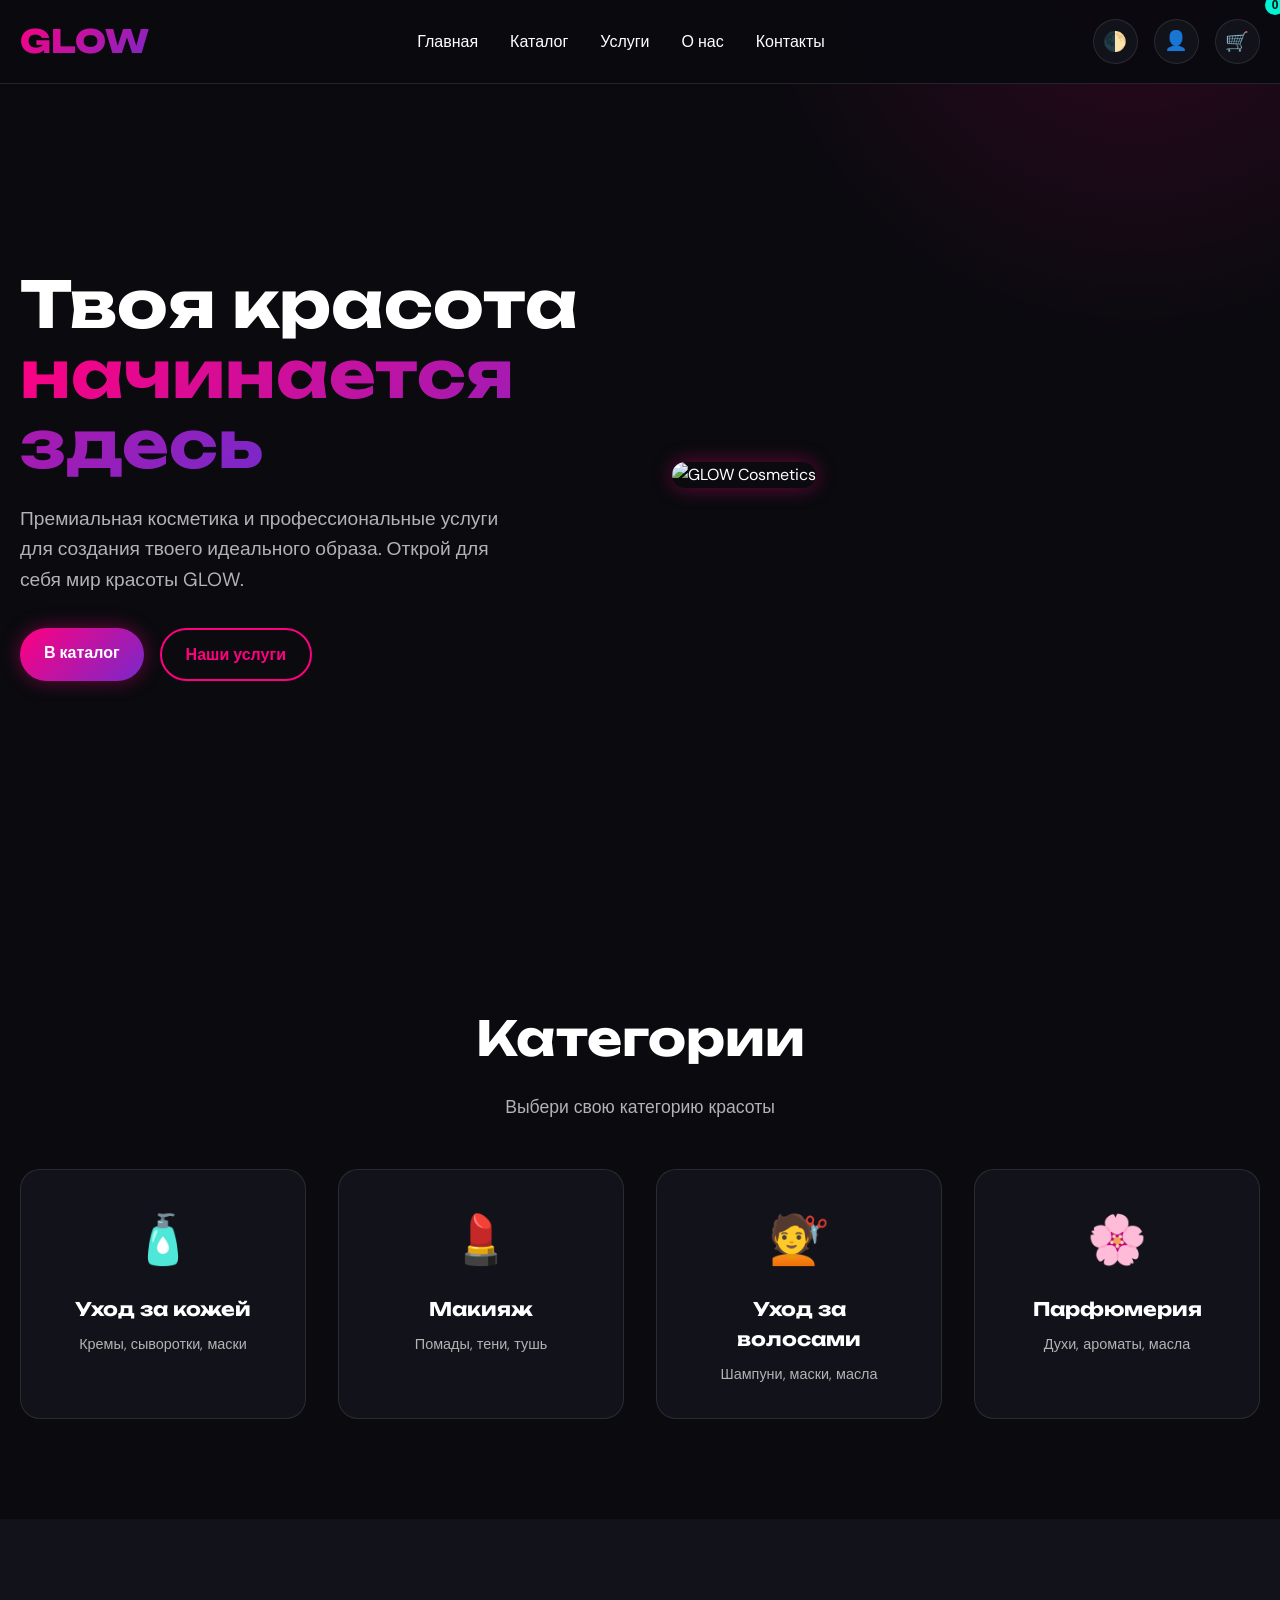
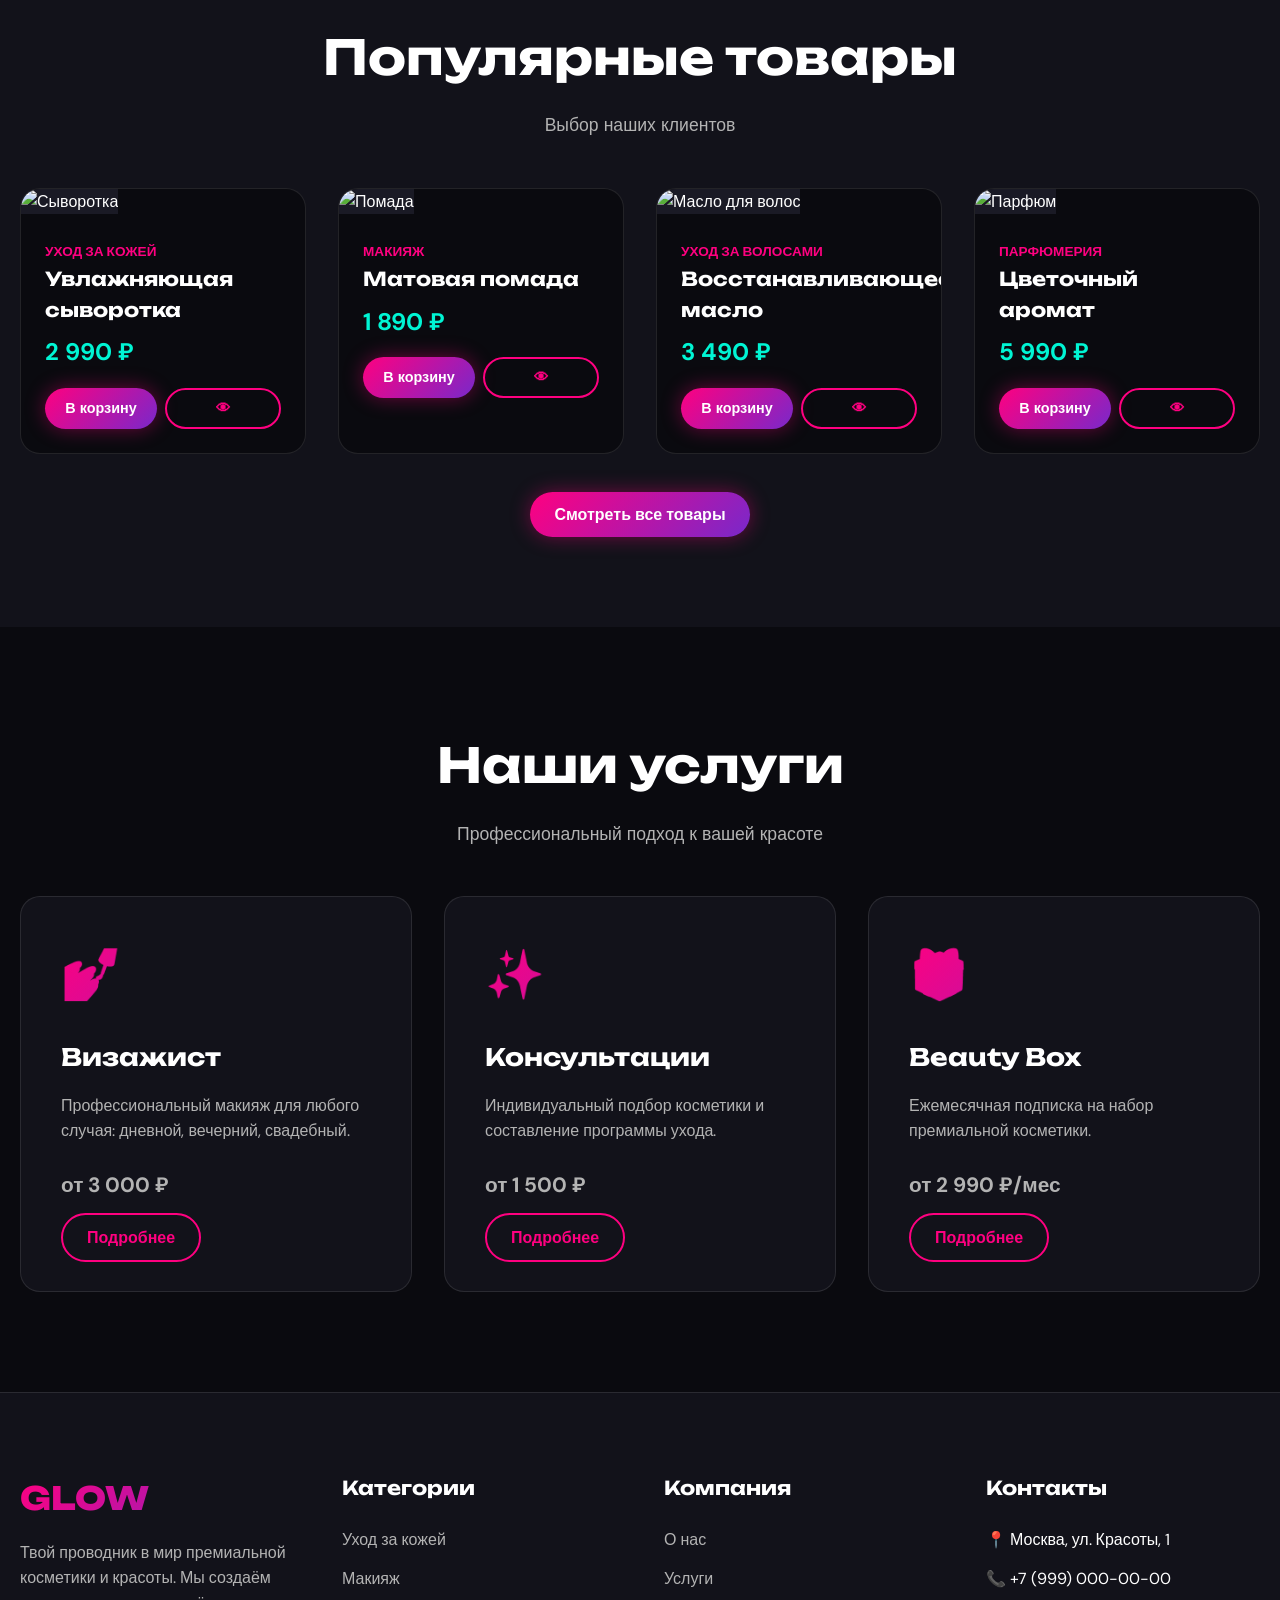
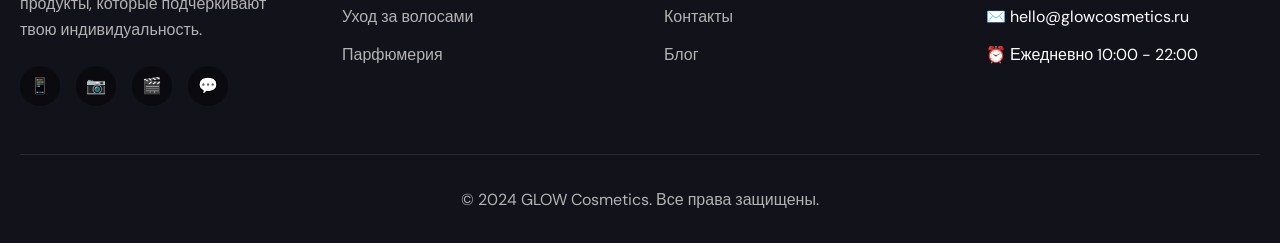
==== commit 93e5edbd: "update branch" ====
--- a/cosmetics-shop/index.html
+++ b/cosmetics-shop/index.html
@@ -1,1105 +1,318 @@
 <!DOCTYPE html>
-<html lang="ru" data-theme="light">
+<html lang="ru">
 <head>
     <meta charset="UTF-8">
     <meta name="viewport" content="width=device-width, initial-scale=1.0">
-    <title>GLOW — Премиум косметика и beauty-услуги</title>
+    <title>GLOW Cosmetics - Главная</title>
     <link rel="preconnect" href="https://fonts.googleapis.com">
     <link rel="preconnect" href="https://fonts.gstatic.com" crossorigin>
-    <link href="https://fonts.googleapis.com/css2?family=Unbounded:wght@300;400;500;600;700&family=DM+Sans:wght@300;400;500;600;700&display=swap" rel="stylesheet">
-    <link rel="stylesheet" href="assets/css/style.css">
+    <link href="https://fonts.googleapis.com/css2?family=DM+Sans:opsz,wght@9..40,400;500;600;700&family=Unbounded:wght@400;600;700;800&display=swap" rel="stylesheet">
+    <link rel="stylesheet" href="css/style.css">
 </head>
-<body class="light-theme">
-
-<!-- Accessibility Panel -->
-<div class="a11y-panel" id="a11yPanel">
-    <div class="a11y-content">
-        <button class="a11y-close" onclick="toggleA11y()">✕</button>
-        <h3>Настройки доступности</h3>
-        <div class="a11y-group">
-            <label>Размер шрифта</label>
-            <div class="a11y-buttons">
-                <button onclick="adjustFont(-1)">A−</button>
-                <button onclick="adjustFont(1)">A+</button>
-                <button onclick="resetFont()">Сброс</button>
-            </div>
-        </div>
-        <div class="a11y-group">
-            <label>Контрастность</label>
-            <div class="a11y-buttons">
-                <button onclick="toggleContrastMode()">Высокий контраст</button>
-            </div>
-        </div>
-        <div class="a11y-group">
-            <label>Тема</label>
-            <div class="a11y-buttons">
-                <button onclick="setTheme('light')">☀️ Светлая</button>
-                <button onclick="setTheme('dark')">🌙 Тёмная</button>
-            </div>
-        </div>
-    </div>
-</div>
-
-<!-- Header -->
-<header class="main-header">
-    <div class="header-top">
-        <div class="container header-top-inner">
-            <div class="header-message">
-                <span class="message-icon">✨</span>
-                <span class="message-text">Бесплатная доставка от 3000 ₽ • Подарки в каждом заказе</span>
-            </div>
-            <div class="header-meta">
-                <a href="tel:+78001234567" class="contact-link">8 (800) 123-45-67</a>
-                <button class="a11y-trigger" onclick="toggleA11y()" title="Версия для слабовидящих">
-                    <span class="eye-icon">👁</span>
+<body>
+    <!-- Header -->
+    <header class="header">
+        <div class="container header-content">
+            <a href="index.html" class="logo">GLOW</a>
+            
+            <nav>
+                <ul class="nav-menu">
+                    <li><a href="index.html" class="nav-link active">Главная</a></li>
+                    <li><a href="catalog.html" class="nav-link">Каталог</a></li>
+                    <li><a href="services.html" class="nav-link">Услуги</a></li>
+                    <li><a href="about.html" class="nav-link">О нас</a></li>
+                    <li><a href="contacts.html" class="nav-link">Контакты</a></li>
+                </ul>
+            </nav>
+            
+            <div class="header-actions">
+                <button class="icon-btn" id="theme-toggle" title="Переключить тему">🌓</button>
+                <a href="profile.html" class="icon-btn login-trigger" title="Профиль">👤</a>
+                <button class="icon-btn" id="cart-toggle" title="Корзина">
+                    🛒
+                    <span class="cart-count">0</span>
                 </button>
-            </div>
-        </div>
-    </div>
-
-    <div class="header-main">
-        <div class="container header-main-inner">
-            <a href="/" class="brand-logo">
-                <div class="logo-symbol">G</div>
-                <div class="logo-wordmark">
-                    <span class="logo-main">GLOW</span>
-                    <span class="logo-tagline">beauty & care</span>
-                </div>
-            </a>
-
-            <nav class="main-nav">
-                <a href="#catalog" class="nav-link nav-catalog">
-                    <span class="nav-icon">▤</span>
-                    Каталог
-                </a>
-                <a href="#services" class="nav-link">Услуги</a>
-                <a href="#about" class="nav-link">О нас</a>
-                <a href="#blog" class="nav-link">Блог</a>
-                <a href="#contacts" class="nav-link">Контакты</a>
-            </nav>
-
-            <div class="header-actions">
-                <button class="action-btn search-trigger" onclick="toggleSearch()">
-                    <span class="btn-icon">🔍</span>
-                    <span class="btn-label desktop-only">Поиск</span>
-                </button>
-                <button class="action-btn" onclick="openModal('favoritesModal')">
-                    <span class="btn-icon">♡</span>
-                    <span class="btn-label desktop-only">Избранное</span>
-                    <span class="cart-count" id="favoritesCount">0</span>
-                </button>
-                <button class="action-btn" onclick="openProfile()">
-                    <span class="btn-icon">👤</span>
-                    <span class="btn-label desktop-only" id="profileBtnText">Войти</span>
-                </button>
-                <button class="action-btn cart-btn" onclick="openCart()">
-                    <span class="btn-icon">🛍</span>
-                    <span class="btn-label desktop-only">Корзина</span>
-                    <span class="cart-count" id="cartCount">0</span>
-                </button>
-                <button class="mobile-menu-trigger" onclick="toggleMobileMenu()">
+                <div class="mobile-menu-toggle">
                     <span></span>
                     <span></span>
                     <span></span>
-                </button>
-            </div>
+                </div>
+            </div>
+        </div>
+    </header>
+
+    <!-- Accessibility Panel -->
+    <div class="accessibility-panel">
+        <div class="accessibility-toggle">♿</div>
+        <div class="accessibility-option">
+            <input type="checkbox" id="font-size-large">
+            <label for="font-size-large">Крупный шрифт</label>
+        </div>
+        <div class="accessibility-option">
+            <input type="checkbox" id="high-contrast">
+            <label for="high-contrast">Высокий контраст</label>
         </div>
     </div>
 
-    <!-- Search Overlay -->
-    <div class="search-overlay" id="searchOverlay">
-        <div class="search-container">
-            <button class="search-close" onclick="toggleSearch()">✕</button>
-            <form class="search-form" onsubmit="handleSearch(event)">
-                <input type="text" id="searchInput" placeholder="Что вы ищете сегодня?" class="search-input" autofocus>
-                <button type="submit" class="search-submit">Найти</button>
-            </form>
-            <div class="search-popular">
-                <span class="popular-label">Популярные запросы:</span>
-                <a href="#" class="popular-tag" onclick="searchByTag('сыворотка')">сыворотка</a>
-                <a href="#" class="popular-tag" onclick="searchByTag('крем')">крем для лица</a>
-                <a href="#" class="popular-tag" onclick="searchByTag('масло')">масло для волос</a>
-                <a href="#" class="popular-tag" onclick="searchByTag('spf')">spf защита</a>
-            </div>
+    <!-- Hero Section -->
+    <section class="hero">
+        <div class="container hero-content">
+            <div class="hero-text">
+                <h1>Твоя красота <span class="highlight">начинается здесь</span></h1>
+                <p>Премиальная косметика и профессиональные услуги для создания твоего идеального образа. Открой для себя мир красоты GLOW.</p>
+                <div class="hero-buttons">
+                    <a href="catalog.html" class="btn btn-primary">В каталог</a>
+                    <a href="services.html" class="btn btn-outline">Наши услуги</a>
+                </div>
+            </div>
+            <div class="hero-image">
+                <img src="https://placehold.co/600x700/1a1a25/ff0080?text=GLOW+Beauty" alt="GLOW Cosmetics">
+            </div>
+        </div>
+    </section>
+
+    <!-- Categories -->
+    <section class="categories">
+        <div class="container">
+            <h2 class="section-title">Категории</h2>
+            <p class="section-subtitle">Выбери свою категорию красоты</p>
+            <div class="categories-grid">
+                <a href="catalog.html?category=skincare" class="category-card">
+                    <div class="category-icon">🧴</div>
+                    <h3>Уход за кожей</h3>
+                    <p>Кремы, сыворотки, маски</p>
+                </a>
+                <a href="catalog.html?category=makeup" class="category-card">
+                    <div class="category-icon">💄</div>
+                    <h3>Макияж</h3>
+                    <p>Помады, тени, тушь</p>
+                </a>
+                <a href="catalog.html?category=hair" class="category-card">
+                    <div class="category-icon">💇</div>
+                    <h3>Уход за волосами</h3>
+                    <p>Шампуни, маски, масла</p>
+                </a>
+                <a href="catalog.html?category=fragrance" class="category-card">
+                    <div class="category-icon">🌸</div>
+                    <h3>Парфюмерия</h3>
+                    <p>Духи, ароматы, масла</p>
+                </a>
+            </div>
+        </div>
+    </section>
+
+    <!-- Featured Products -->
+    <section class="products">
+        <div class="container">
+            <h2 class="section-title">Популярные товары</h2>
+            <p class="section-subtitle">Выбор наших клиентов</p>
+            <div class="products-grid">
+                <div class="product-card" data-category="skincare">
+                    <img src="https://placehold.co/300x300/1a1a25/ff0080?text=Serum" alt="Сыворотка" class="product-image">
+                    <div class="product-info">
+                        <span class="product-category">Уход за кожей</span>
+                        <h3 class="product-title">Увлажняющая сыворотка</h3>
+                        <p class="product-price">2 990 ₽</p>
+                        <div class="product-actions">
+                            <button class="btn btn-primary add-to-cart" 
+                                data-product-id="1" 
+                                data-product-name="Увлажняющая сыворотка" 
+                                data-product-price="2990">В корзину</button>
+                            <button class="btn btn-outline quick-view" data-product-id="1">👁</button>
+                        </div>
+                    </div>
+                </div>
+                <div class="product-card" data-category="makeup">
+                    <img src="https://placehold.co/300x300/1a1a25/ff0080?text=Lipstick" alt="Помада" class="product-image">
+                    <div class="product-info">
+                        <span class="product-category">Макияж</span>
+                        <h3 class="product-title">Матовая помада</h3>
+                        <p class="product-price">1 890 ₽</p>
+                        <div class="product-actions">
+                            <button class="btn btn-primary add-to-cart" 
+                                data-product-id="2" 
+                                data-product-name="Матовая помада" 
+                                data-product-price="1890">В корзину</button>
+                            <button class="btn btn-outline quick-view" data-product-id="2">👁</button>
+                        </div>
+                    </div>
+                </div>
+                <div class="product-card" data-category="hair">
+                    <img src="https://placehold.co/300x300/1a1a25/ff0080?text=Hair+Oil" alt="Масло для волос" class="product-image">
+                    <div class="product-info">
+                        <span class="product-category">Уход за волосами</span>
+                        <h3 class="product-title">Восстанавливающее масло</h3>
+                        <p class="product-price">3 490 ₽</p>
+                        <div class="product-actions">
+                            <button class="btn btn-primary add-to-cart" 
+                                data-product-id="3" 
+                                data-product-name="Восстанавливающее масло" 
+                                data-product-price="3490">В корзину</button>
+                            <button class="btn btn-outline quick-view" data-product-id="3">👁</button>
+                        </div>
+                    </div>
+                </div>
+                <div class="product-card" data-category="fragrance">
+                    <img src="https://placehold.co/300x300/1a1a25/ff0080?text=Perfume" alt="Парфюм" class="product-image">
+                    <div class="product-info">
+                        <span class="product-category">Парфюмерия</span>
+                        <h3 class="product-title">Цветочный аромат</h3>
+                        <p class="product-price">5 990 ₽</p>
+                        <div class="product-actions">
+                            <button class="btn btn-primary add-to-cart" 
+                                data-product-id="4" 
+                                data-product-name="Цветочный аромат" 
+                                data-product-price="5990">В корзину</button>
+                            <button class="btn btn-outline quick-view" data-product-id="4">👁</button>
+                        </div>
+                    </div>
+                </div>
+            </div>
+            <div style="text-align: center; margin-top: 3rem;">
+                <a href="catalog.html" class="btn btn-primary">Смотреть все товары</a>
+            </div>
+        </div>
+    </section>
+
+    <!-- Services Preview -->
+    <section class="services">
+        <div class="container">
+            <h2 class="section-title">Наши услуги</h2>
+            <p class="section-subtitle">Профессиональный подход к вашей красоте</p>
+            <div class="services-grid">
+                <div class="service-card">
+                    <div class="service-icon">💅</div>
+                    <h3>Визажист</h3>
+                    <p>Профессиональный макияж для любого случая: дневной, вечерний, свадебный.</p>
+                    <p class="service-price">от 3 000 ₽</p>
+                    <a href="services.html" class="btn btn-outline">Подробнее</a>
+                </div>
+                <div class="service-card">
+                    <div class="service-icon">✨</div>
+                    <h3>Консультации</h3>
+                    <p>Индивидуальный подбор косметики и составление программы ухода.</p>
+                    <p class="service-price">от 1 500 ₽</p>
+                    <a href="services.html" class="btn btn-outline">Подробнее</a>
+                </div>
+                <div class="service-card">
+                    <div class="service-icon">🎁</div>
+                    <h3>Beauty Box</h3>
+                    <p>Ежемесячная подписка на набор премиальной косметики.</p>
+                    <p class="service-price">от 2 990 ₽/мес</p>
+                    <a href="services.html" class="btn btn-outline">Подробнее</a>
+                </div>
+            </div>
+        </div>
+    </section>
+
+    <!-- Footer -->
+    <footer class="footer">
+        <div class="container">
+            <div class="footer-grid">
+                <div>
+                    <div class="footer-logo">GLOW</div>
+                    <p class="footer-desc">Твой проводник в мир премиальной косметики и красоты. Мы создаём продукты, которые подчёркивают твою индивидуальность.</p>
+                    <div class="social-links">
+                        <a href="#" class="social-link">📱</a>
+                        <a href="#" class="social-link">📷</a>
+                        <a href="#" class="social-link">🎬</a>
+                        <a href="#" class="social-link">💬</a>
+                    </div>
+                </div>
+                <div>
+                    <h4 class="footer-title">Категории</h4>
+                    <ul class="footer-links">
+                        <li><a href="catalog.html?category=skincare">Уход за кожей</a></li>
+                        <li><a href="catalog.html?category=makeup">Макияж</a></li>
+                        <li><a href="catalog.html?category=hair">Уход за волосами</a></li>
+                        <li><a href="catalog.html?category=fragrance">Парфюмерия</a></li>
+                    </ul>
+                </div>
+                <div>
+                    <h4 class="footer-title">Компания</h4>
+                    <ul class="footer-links">
+                        <li><a href="about.html">О нас</a></li>
+                        <li><a href="services.html">Услуги</a></li>
+                        <li><a href="contacts.html">Контакты</a></li>
+                        <li><a href="#">Блог</a></li>
+                    </ul>
+                </div>
+                <div>
+                    <h4 class="footer-title">Контакты</h4>
+                    <ul class="footer-links">
+                        <li>📍 Москва, ул. Красоты, 1</li>
+                        <li>📞 +7 (999) 000-00-00</li>
+                        <li>✉️ hello@glowcosmetics.ru</li>
+                        <li>⏰ Ежедневно 10:00 - 22:00</li>
+                    </ul>
+                </div>
+            </div>
+            <div class="footer-bottom">
+                <p>&copy; 2024 GLOW Cosmetics. Все права защищены.</p>
+            </div>
+        </div>
+    </footer>
+
+    <!-- Cart Sidebar -->
+    <div class="cart-sidebar">
+        <div class="cart-header">
+            <h3>Корзина</h3>
+            <button class="modal-close" onclick="document.querySelector('.cart-sidebar').classList.remove('active'); document.querySelector('.overlay').classList.remove('active');">×</button>
+        </div>
+        <div class="cart-items">
+            <!-- Items will be rendered here -->
+        </div>
+        <div class="cart-footer">
+            <div class="cart-total">
+                <span>Итого:</span>
+                <span class="cart-total-value">0 ₽</span>
+            </div>
+            <button class="btn btn-primary" id="checkout-btn" style="width: 100%;">Оформить заказ</button>
         </div>
     </div>
-</header>
-
-<!-- Mobile Menu -->
-<div class="mobile-menu" id="mobileMenu">
-    <div class="mobile-menu-header">
-        <span class="mobile-menu-title">Меню</span>
-        <button class="mobile-menu-close" onclick="toggleMobileMenu()">✕</button>
+
+    <!-- Login Modal -->
+    <div class="modal" id="login-modal">
+        <div class="modal-content">
+            <div class="modal-header">
+                <h3>Вход в аккаунт</h3>
+                <button class="modal-close">×</button>
+            </div>
+            <div class="modal-body">
+                <form id="login-form">
+                    <div class="form-group">
+                        <label for="login-email">Email</label>
+                        <input type="email" id="login-email" required placeholder="your@email.com">
+                    </div>
+                    <div class="form-group">
+                        <label for="login-password">Пароль</label>
+                        <input type="password" id="login-password" required placeholder="••••••••">
+                    </div>
+                    <button type="submit" class="btn btn-primary" style="width: 100%;">Войти</button>
+                    <p style="text-align: center; margin-top: 1rem; color: var(--text-secondary);">
+                        Нет аккаунта? <a href="profile.html" style="color: var(--primary);">Зарегистрироваться</a>
+                    </p>
+                </form>
+            </div>
+        </div>
     </div>
-    <nav class="mobile-nav">
-        <a href="#catalog" onclick="toggleMobileMenu()">Каталог</a>
-        <a href="#services" onclick="toggleMobileMenu()">Услуги</a>
-        <a href="#about" onclick="toggleMobileMenu()">О нас</a>
-        <a href="#blog" onclick="toggleMobileMenu()">Блог</a>
-        <a href="#contacts" onclick="toggleMobileMenu()">Контакты</a>
-    </nav>
-    <div class="mobile-menu-footer">
-        <a href="tel:+78001234567" class="mobile-contact">8 (800) 123-45-67</a>
-        <div class="mobile-socials">
-            <a href="#">Telegram</a>
-            <a href="#">VK</a>
-            <a href="#">WhatsApp</a>
+
+    <!-- Product Modal -->
+    <div class="modal" id="product-modal">
+        <div class="modal-content">
+            <div class="modal-header">
+                <h3>Быстрый просмотр</h3>
+                <button class="modal-close">×</button>
+            </div>
+            <div class="modal-body">
+                <p style="text-align: center; color: var(--text-secondary);">Детали товара загружаются...</p>
+            </div>
         </div>
     </div>
-</div>
-
-<main class="site-content">
-
-<!-- Hero Section with Slider -->
-<section class="hero-section">
-    <div class="hero-slider" id="heroSlider">
-        <div class="hero-slide active" style="background: linear-gradient(135deg, #667eea 0%, #764ba2 100%);">
-            <div class="container hero-content">
-                <div class="hero-text">
-                    <span class="hero-badge">Новая коллекция 2025</span>
-                    <h1 class="hero-title">
-                        Раскройте свою<br>
-                        <em>естественную красоту</em>
-                    </h1>
-                    <p class="hero-description">
-                        Премиальная косметика с натуральными ингредиентами.<br>
-                        Создана профессионалами для тех, кто ценит качество.
-                    </p>
-                    <div class="hero-buttons">
-                        <a href="#catalog" class="btn btn-primary btn-large">
-                            Смотреть каталог
-                            <span class="btn-arrow">→</span>
-                        </a>
-                        <a href="#services" class="btn btn-outline btn-large">
-                            Наши услуги
-                        </a>
-                    </div>
-                </div>
-            </div>
-        </div>
-        <div class="hero-slide" style="background: linear-gradient(135deg, #f093fb 0%, #f5576c 100%);">
-            <div class="container hero-content">
-                <div class="hero-text">
-                    <span class="hero-badge">Скидки до 40%</span>
-                    <h1 class="hero-title">
-                        Весеннее<br>
-                        <em>обновление</em>
-                    </h1>
-                    <p class="hero-description">
-                        Лучшие предложения на уходовую косметику.<br>
-                        Успейте купить со скидкой!
-                    </p>
-                    <div class="hero-buttons">
-                        <a href="#catalog?filter=sale" class="btn btn-primary btn-large">
-                            В каталог
-                            <span class="btn-arrow">→</span>
-                        </a>
-                    </div>
-                </div>
-            </div>
-        </div>
-        <div class="hero-slide" style="background: linear-gradient(135deg, #4facfe 0%, #00f2fe 100%);">
-            <div class="container hero-content">
-                <div class="hero-text">
-                    <span class="hero-badge">Профессиональный уход</span>
-                    <h1 class="hero-title">
-                        Запишитесь на<br>
-                        <em>консультацию</em>
-                    </h1>
-                    <p class="hero-description">
-                        Наши эксперты подберут идеальный уход именно для вас.<br>
-                        Первая консультация бесплатно!
-                    </p>
-                    <div class="hero-buttons">
-                        <a href="#services" class="btn btn-primary btn-large">
-                            Записаться
-                            <span class="btn-arrow">→</span>
-                        </a>
-                    </div>
-                </div>
-            </div>
-        </div>
-    </div>
-    <div class="slider-controls">
-        <button class="slider-prev" onclick="prevSlide()">‹</button>
-        <div class="slider-dots" id="sliderDots"></div>
-        <button class="slider-next" onclick="nextSlide()">›</button>
-    </div>
-</section>
-
-<!-- Categories Grid -->
-<section class="categories-section" id="catalog">
-    <div class="container">
-        <div class="section-header-center">
-            <span class="section-subtitle">Каталог продукции</span>
-            <h2 class="section-title">Выберите категорию</h2>
-        </div>
-        <div class="categories-grid">
-            <a href="#" class="category-card category-1" onclick="filterCategory('makeup'); return false;">
-                <div class="category-icon">💄</div>
-                <div class="category-info">
-                    <h3>Макияж</h3>
-                    <p>Помады, тени, тушь и всё для идеального образа</p>
-                    <span class="category-count">320 товаров</span>
-                </div>
-            </a>
-            <a href="#" class="category-card category-2" onclick="filterCategory('face'); return false;">
-                <div class="category-icon">🧴</div>
-                <div class="category-info">
-                    <h3>Уход за лицом</h3>
-                    <p>Кремы, сыворотки, маски для сияющей кожи</p>
-                    <span class="category-count">485 товаров</span>
-                </div>
-            </a>
-            <a href="#" class="category-card category-3" onclick="filterCategory('body'); return false;">
-                <div class="category-icon">🚿</div>
-                <div class="category-info">
-                    <h3>Уход за телом</h3>
-                    <p>Лосьоны, скрабы, масла для нежной кожи</p>
-                    <span class="category-count">210 товаров</span>
-                </div>
-            </a>
-            <a href="#" class="category-card category-4" onclick="filterCategory('hair'); return false;">
-                <div class="category-icon">💇</div>
-                <div class="category-info">
-                    <h3>Уход за волосами</h3>
-                    <p>Шампуни, кондиционеры, маски для здоровья волос</p>
-                    <span class="category-count">195 товаров</span>
-                </div>
-            </a>
-            <a href="#" class="category-card category-5" onclick="filterCategory('natural'); return false;">
-                <div class="category-icon">🌿</div>
-                <div class="category-info">
-                    <h3>Натуральная косметика</h3>
-                    <p>Органические средства без химических добавок</p>
-                    <span class="category-count">150 товаров</span>
-                </div>
-            </a>
-            <a href="#" class="category-card category-6" onclick="filterCategory('spf'); return false;">
-                <div class="category-icon">☀️</div>
-                <div class="category-info">
-                    <h3>SPF защита</h3>
-                    <p>Защита от солнца для лица и тела</p>
-                    <span class="category-count">85 товаров</span>
-                </div>
-            </a>
-        </div>
-    </div>
-</section>
-
-<!-- Services Section -->
-<section class="services-section" id="services">
-    <div class="services-bg"></div>
-    <div class="container">
-        <div class="section-header-split">
-            <div class="section-header-left">
-                <span class="section-subtitle">Профессиональные услуги</span>
-                <h2 class="section-title">Beauty-сервис</h2>
-            </div>
-            <div class="section-header-right">
-                <p class="section-description">
-                    Наши специалисты помогут подобрать идеальные средства<br>
-                    и проведут индивидуальные консультации
-                </p>
-                <a href="#book" class="btn btn-primary" onclick="openModal('bookingModal'); return false;">Записаться</a>
-            </div>
-        </div>
-        <div class="services-list">
-            <div class="service-item">
-                <div class="service-number">01</div>
-                <div class="service-content">
-                    <div class="service-header">
-                        <h3 class="service-name">Консультация косметолога</h3>
-                        <span class="service-price">от 1 500 ₽</span>
-                    </div>
-                    <p class="service-description">Индивидуальный анализ типа кожи, подбор домашнего ухода, рекомендации по процедурам</p>
-                    <ul class="service-features">
-                        <li>⏱ 45 минут</li>
-                        <li>📋 План ухода в подарок</li>
-                        <li>🎁 Скидка 15% на продукцию</li>
-                    </ul>
-                </div>
-                <div class="service-action">
-                    <button class="btn btn-outline" onclick="openModal('bookingModal')">Записаться</button>
-                </div>
-            </div>
-            <div class="service-item">
-                <div class="service-number">02</div>
-                <div class="service-content">
-                    <div class="service-header">
-                        <h3 class="service-name">Визаж для особого случая</h3>
-                        <span class="service-price">от 3 000 ₽</span>
-                    </div>
-                    <p class="service-description">Создание идеального макияжа для свадьбы, фотосессии или важного мероприятия</p>
-                    <ul class="service-features">
-                        <li>⏱ 1.5 часа</li>
-                        <li>💄 Премиум косметика</li>
-                        <li>📸 Фото после макияжа</li>
-                    </ul>
-                </div>
-                <div class="service-action">
-                    <button class="btn btn-outline" onclick="openModal('bookingModal')">Записаться</button>
-                </div>
-            </div>
-            <div class="service-item">
-                <div class="service-number">03</div>
-                <div class="service-content">
-                    <div class="service-header">
-                        <h3 class="service-name">Beauty Box подписка</h3>
-                        <span class="service-price">от 990 ₽/мес</span>
-                    </div>
-                    <p class="service-description">Ежемесячная коробка с новинками косметики и полноразмерными продуктами</p>
-                    <ul class="service-features">
-                        <li>📦 5-7 продуктов</li>
-                        <li>🎯 Персональный подбор</li>
-                        <li>🚚 Бесплатная доставка</li>
-                    </ul>
-                </div>
-                <div class="service-action">
-                    <button class="btn btn-outline" onclick="subscribeToBeautyBox()">Подписаться</button>
-                </div>
-            </div>
-            <div class="service-item">
-                <div class="service-number">04</div>
-                <div class="service-content">
-                    <div class="service-header">
-                        <h3 class="service-name">Подарочные сертификаты</h3>
-                        <span class="service-price">от 1 000 ₽</span>
-                    </div>
-                    <p class="service-description">Идеальный подарок для близких — сертификат на любую сумму в нашем бутике</p>
-                    <ul class="service-features">
-                        <li>💳 Любая сумма</li>
-                        <li>🎨 Красивое оформление</li>
-                        <li>📧 Электронный или бумажный</li>
-                    </ul>
-                </div>
-                <div class="service-action">
-                    <button class="btn btn-outline" onclick="openModal('giftCertificateModal')">Купить</button>
-                </div>
-            </div>
-        </div>
-    </div>
-</section>
-
-<!-- Featured Products -->
-<section class="products-section">
-    <div class="container">
-        <div class="section-header-center">
-            <span class="section-subtitle">Лучший выбор</span>
-            <h2 class="section-title">Популярные товары</h2>
-            <div class="section-tabs">
-                <button class="tab-btn active" data-tab="all" onclick="filterProducts('all')">Все</button>
-                <button class="tab-btn" data-tab="new" onclick="filterProducts('new')">Новинки</button>
-                <button class="tab-btn" data-tab="hit" onclick="filterProducts('hit')">Хиты</button>
-                <button class="tab-btn" data-tab="sale" onclick="filterProducts('sale')">Акции</button>
-            </div>
-        </div>
-        <div class="products-grid" id="productsGrid">
-            <!-- Products will be loaded dynamically -->
-        </div>
-        <div class="section-footer">
-            <a href="#catalog" class="btn btn-secondary">Смотреть весь каталог →</a>
-        </div>
-    </div>
-</section>
-
-<!-- About Section -->
-<section class="about-section" id="about">
-    <div class="container">
-        <div class="about-grid">
-            <div class="about-content">
-                <span class="section-subtitle">О бренде GLOW</span>
-                <h2 class="section-title">Мы верим в естественную красоту</h2>
-                <p class="about-text">
-                    GLOW — это больше, чем просто магазин косметики. Это пространство, где встречаются инновации и природа, где каждый продукт создан с заботой о вашей коже и окружающей среде.
-                </p>
-                <p class="about-text">
-                    Мы тщательно отбираем бренды, которые разделяют наши ценности: честность, прозрачность состава и эффективность. Каждый товар в нашем каталоге прошел строгий отбор экспертов.
-                </p>
-                <div class="about-stats">
-                    <div class="about-stat">
-                        <span class="stat-number">5+</span>
-                        <span class="stat-label">лет на рынке</span>
-                    </div>
-                    <div class="about-stat">
-                        <span class="stat-number">200+</span>
-                        <span class="stat-label">брендов</span>
-                    </div>
-                    <div class="about-stat">
-                        <span class="stat-number">50K+</span>
-                        <span class="stat-label">клиентов</span>
-                    </div>
-                    <div class="about-stat">
-                        <span class="stat-number">4.9</span>
-                        <span class="stat-label">рейтинг</span>
-                    </div>
-                </div>
-            </div>
-            <div class="about-visual">
-                <div class="about-image-placeholder">
-                    <span class="placeholder-emoji">🌟</span>
-                    <span class="placeholder-label">Natural Beauty</span>
-                </div>
-            </div>
-        </div>
-    </div>
-</section>
-
-<!-- Blog Section -->
-<section class="blog-section" id="blog">
-    <div class="container">
-        <div class="section-header-split">
-            <div class="section-header-left">
-                <span class="section-subtitle">Наш блог</span>
-                <h2 class="section-title">Советы экспертов</h2>
-            </div>
-            <div class="section-header-right">
-                <a href="#blog-all" class="btn btn-secondary">Все статьи →</a>
-            </div>
-        </div>
-        <div class="blog-grid">
-            <article class="blog-card">
-                <div class="blog-image">
-                    <span class="blog-placeholder">📝</span>
-                </div>
-                <div class="blog-content">
-                    <div class="blog-meta">
-                        <span class="blog-category">Уход</span>
-                        <span class="blog-date">15 января 2025</span>
-                    </div>
-                    <h3 class="blog-title">Как правильно подобрать сыворотку для вашего типа кожи</h3>
-                    <p class="blog-excerpt">Разбираемся в составах и учимся выбирать активные ингредиенты...</p>
-                    <a href="#" class="blog-link">Читать далее →</a>
-                </div>
-            </article>
-            <article class="blog-card">
-                <div class="blog-image">
-                    <span class="blog-placeholder">💄</span>
-                </div>
-                <div class="blog-content">
-                    <div class="blog-meta">
-                        <span class="blog-category">Макияж</span>
-                        <span class="blog-date">12 января 2025</span>
-                    </div>
-                    <h3 class="blog-title">Тренды макияжа весна-лето 2025</h3>
-                    <p class="blog-excerpt">От натуральных оттенков до смелых экспериментов — что будет в моде...</p>
-                    <a href="#" class="blog-link">Читать далее →</a>
-                </div>
-            </article>
-            <article class="blog-card">
-                <div class="blog-image">
-                    <span class="blog-placeholder">🌿</span>
-                </div>
-                <div class="blog-content">
-                    <div class="blog-meta">
-                        <span class="blog-category">Экология</span>
-                        <span class="blog-date">8 января 2025</span>
-                    </div>
-                    <h3 class="blog-title">Zero waste в косметике: с чего начать</h3>
-                    <p class="blog-excerpt">Простые шаги к осознанному потреблению и заботе о планете...</p>
-                    <a href="#" class="blog-link">Читать далее →</a>
-                </div>
-            </article>
-        </div>
-    </div>
-</section>
-
-<!-- Contacts Section -->
-<section class="contacts-section" id="contacts">
-    <div class="container">
-        <div class="contacts-grid">
-            <div class="contacts-info">
-                <span class="section-subtitle">Контакты</span>
-                <h2 class="section-title">Свяжитесь с нами</h2>
-                <div class="contact-items">
-                    <div class="contact-item">
-                        <span class="contact-icon">📍</span>
-                        <div>
-                            <strong>Адрес магазина</strong>
-                            <p>Москва, ул. Красоты, д. 15</p>
-                        </div>
-                    </div>
-                    <div class="contact-item">
-                        <span class="contact-icon">📞</span>
-                        <div>
-                            <strong>Телефон</strong>
-                            <p><a href="tel:+78001234567">8 (800) 123-45-67</a></p>
-                        </div>
-                    </div>
-                    <div class="contact-item">
-                        <span class="contact-icon">✉️</span>
-                        <div>
-                            <strong>Email</strong>
-                            <p><a href="mailto:hello@glow.ru">hello@glow.ru</a></p>
-                        </div>
-                    </div>
-                    <div class="contact-item">
-                        <span class="contact-icon">🕐</span>
-                        <div>
-                            <strong>Режим работы</strong>
-                            <p>Ежедневно с 10:00 до 22:00</p>
-                        </div>
-                    </div>
-                </div>
-                <div class="social-links">
-                    <a href="#" class="social-link">Telegram</a>
-                    <a href="#" class="social-link">VK</a>
-                    <a href="#" class="social-link">WhatsApp</a>
-                    <a href="#" class="social-link">YouTube</a>
-                </div>
-            </div>
-            <div class="contacts-form-wrapper">
-                <form class="contacts-form" onsubmit="handleContactForm(event)">
-                    <h3>Напишите нам</h3>
-                    <div class="form-group">
-                        <input type="text" name="name" placeholder="Ваше имя" required>
-                    </div>
-                    <div class="form-group">
-                        <input type="email" name="email" placeholder="Email" required>
-                    </div>
-                    <div class="form-group">
-                        <textarea name="message" placeholder="Ваше сообщение" rows="4" required></textarea>
-                    </div>
-                    <button type="submit" class="btn btn-primary btn-full">Отправить</button>
-                </form>
-            </div>
-        </div>
-    </div>
-</section>
-
-</main>
-
-<!-- Footer -->
-<footer class="main-footer">
-    <div class="container">
-        <div class="footer-grid">
-            <div class="footer-column">
-                <a href="/" class="footer-logo">
-                    <div class="logo-symbol">G</div>
-                    <span class="logo-main">GLOW</span>
-                </a>
-                <p class="footer-description">
-                    Премиальная косметика и профессиональные beauty-услуги. Ваша красота — наша миссия.
-                </p>
-            </div>
-            <div class="footer-column">
-                <h4>Каталог</h4>
-                <ul>
-                    <li><a href="#catalog?cat=makeup">Макияж</a></li>
-                    <li><a href="#catalog?cat=face">Уход за лицом</a></li>
-                    <li><a href="#catalog?cat=body">Уход за телом</a></li>
-                    <li><a href="#catalog?cat=hair">Уход за волосами</a></li>
-                    <li><a href="#catalog?cat=natural">Натуральная косметика</a></li>
-                </ul>
-            </div>
-            <div class="footer-column">
-                <h4>Услуги</h4>
-                <ul>
-                    <li><a href="#services" onclick="openModal('bookingModal')">Консультация косметолога</a></li>
-                    <li><a href="#services" onclick="openModal('bookingModal')">Визаж</a></li>
-                    <li><a href="#" onclick="subscribeToBeautyBox()">Beauty Box</a></li>
-                    <li><a href="#services" onclick="openModal('giftCertificateModal')">Подарочные сертификаты</a></li>
-                </ul>
-            </div>
-            <div class="footer-column">
-                <h4>Компания</h4>
-                <ul>
-                    <li><a href="#about">О нас</a></li>
-                    <li><a href="#blog">Блог</a></li>
-                    <li><a href="#contacts">Контакты</a></li>
-                    <li><a href="#">Вакансии</a></li>
-                    <li><a href="#">Партнерам</a></li>
-                </ul>
-            </div>
-            <div class="footer-column">
-                <h4>Поддержка</h4>
-                <ul>
-                    <li><a href="#">Доставка и оплата</a></li>
-                    <li><a href="#">Возврат товара</a></li>
-                    <li><a href="#">Частые вопросы</a></li>
-                    <li><a href="#">Политика конфиденциальности</a></li>
-                    <li><a href="#">Публичная оферта</a></li>
-                </ul>
-            </div>
-        </div>
-        <div class="footer-bottom">
-            <p>&copy; 2025 GLOW. Все права защищены.</p>
-            <div class="footer-payment">
-                <span class="payment-method">VISA</span>
-                <span class="payment-method">MasterCard</span>
-                <span class="payment-method">МИР</span>
-                <span class="payment-method">SBP</span>
-            </div>
-        </div>
-    </div>
-</footer>
-
-<!-- MODALS -->
-
-<!-- Product Modal -->
-<div class="modal" id="productModal">
-    <div class="modal-overlay" onclick="closeModal('productModal')"></div>
-    <div class="modal-content modal-product">
-        <button class="modal-close" onclick="closeModal('productModal')">✕</button>
-        <div class="modal-product-grid">
-            <div class="modal-product-image">
-                <span class="image-placeholder" id="modalProductImage">🧴</span>
-            </div>
-            <div class="modal-product-info">
-                <div class="modal-product-brand" id="modalProductBrand">BRAND</div>
-                <h2 class="modal-product-title" id="modalProductTitle">Название товара</h2>
-                <div class="modal-product-rating" id="modalProductRating">
-                    <span class="stars">★★★★★</span>
-                    <span class="rating-count">(0)</span>
-                </div>
-                <div class="modal-product-price" id="modalProductPrice">0 ₽</div>
-                <p class="modal-product-description" id="modalProductDescription">Описание товара</p>
-                <div class="modal-product-options">
-                    <label>Объем:</label>
-                    <div class="size-options">
-                        <button class="size-btn active">30 мл</button>
-                        <button class="size-btn">50 мл</button>
-                        <button class="size-btn">100 мл</button>
-                    </div>
-                </div>
-                <div class="modal-product-actions">
-                    <button class="btn btn-primary btn-large btn-full" onclick="addToCartFromModal()">
-                        Добавить в корзину
-                    </button>
-                    <button class="btn btn-outline btn-large" onclick="addToFavoritesFromModal()">
-                        ♡ В избранное
-                    </button>
-                </div>
-                <div class="modal-product-meta">
-                    <div class="meta-item">
-                        <span class="meta-label">Артикул:</span>
-                        <span class="meta-value" id="modalProductSku">000000</span>
-                    </div>
-                    <div class="meta-item">
-                        <span class="meta-label">Наличие:</span>
-                        <span class="meta-value in-stock">✓ В наличии</span>
-                    </div>
-                </div>
-            </div>
-        </div>
-    </div>
-</div>
-
-<!-- Cart Modal -->
-<div class="modal" id="cartModal">
-    <div class="modal-overlay" onclick="closeModal('cartModal')"></div>
-    <div class="modal-content modal-cart">
-        <button class="modal-close" onclick="closeModal('cartModal')">✕</button>
-        <h2 class="modal-title">Корзина</h2>
-        <div class="cart-content" id="cartContent">
-            <div class="cart-empty" id="cartEmpty">
-                <span class="empty-icon">🛍</span>
-                <p>Ваша корзина пуста</p>
-                <a href="#catalog" class="btn btn-primary" onclick="closeModal('cartModal')">Перейти в каталог</a>
-            </div>
-            <div class="cart-filled" id="cartFilled" style="display: none;">
-                <div class="cart-items" id="cartItems"></div>
-                <div class="cart-summary">
-                    <div class="summary-row">
-                        <span>Товары</span>
-                        <span id="cartSubtotal">0 ₽</span>
-                    </div>
-                    <div class="summary-row">
-                        <span>Скидка</span>
-                        <span id="cartDiscount">0 ₽</span>
-                    </div>
-                    <div class="summary-row">
-                        <span>Доставка</span>
-                        <span id="cartDelivery">бесплатно</span>
-                    </div>
-                    <div class="summary-total">
-                        <span>Итого</span>
-                        <span id="cartTotal">0 ₽</span>
-                    </div>
-                    <button class="btn btn-primary btn-full btn-large" onclick="checkout()">Оформить заказ</button>
-                </div>
-            </div>
-        </div>
-    </div>
-</div>
-
-<!-- Favorites Modal -->
-<div class="modal" id="favoritesModal">
-    <div class="modal-overlay" onclick="closeModal('favoritesModal')"></div>
-    <div class="modal-content modal-favorites">
-        <button class="modal-close" onclick="closeModal('favoritesModal')">✕</button>
-        <h2 class="modal-title">Избранное</h2>
-        <div class="favorites-content" id="favoritesContent">
-            <div class="favorites-empty" id="favoritesEmpty">
-                <span class="empty-icon">♡</span>
-                <p>Список избранного пуст</p>
-                <a href="#catalog" class="btn btn-primary" onclick="closeModal('favoritesModal')">Перейти в каталог</a>
-            </div>
-            <div class="favorites-filled" id="favoritesFilled" style="display: none;">
-                <div class="favorites-grid" id="favoritesGrid"></div>
-            </div>
-        </div>
-    </div>
-</div>
-
-<!-- Profile Modal -->
-<div class="modal" id="profileModal">
-    <div class="modal-overlay" onclick="closeModal('profileModal')"></div>
-    <div class="modal-content modal-profile">
-        <button class="modal-close" onclick="closeModal('profileModal')">✕</button>
-        
-        <!-- Login Form -->
-        <div id="profileLogin">
-            <h2 class="modal-title">Вход в личный кабинет</h2>
-            <form class="profile-form" onsubmit="handleLogin(event)">
-                <div class="form-group">
-                    <label>Email</label>
-                    <input type="email" name="email" placeholder="your@email.com" required>
-                </div>
-                <div class="form-group">
-                    <label>Пароль</label>
-                    <input type="password" name="password" placeholder="••••••••" required>
-                </div>
-                <div class="form-options">
-                    <label class="checkbox-label">
-                        <input type="checkbox" name="remember">
-                        <span>Запомнить меня</span>
-                    </label>
-                    <a href="#" class="forgot-link">Забыли пароль?</a>
-                </div>
-                <button type="submit" class="btn btn-primary btn-full btn-large">Войти</button>
-            </form>
-            <div class="profile-divider">
-                <span>или</span>
-            </div>
-            <div class="social-login">
-                <button class="social-btn google">Google</button>
-                <button class="social-btn vk">VK ID</button>
-            </div>
-            <p class="profile-register">
-                Нет аккаунта? <a href="#" onclick="showRegisterForm()">Зарегистрироваться</a>
-            </p>
-        </div>
-        
-        <!-- Register Form -->
-        <div id="profileRegister" style="display: none;">
-            <h2 class="modal-title">Регистрация</h2>
-            <form class="profile-form" onsubmit="handleRegister(event)">
-                <div class="form-group">
-                    <label>Имя</label>
-                    <input type="text" name="name" placeholder="Ваше имя" required>
-                </div>
-                <div class="form-group">
-                    <label>Email</label>
-                    <input type="email" name="email" placeholder="your@email.com" required>
-                </div>
-                <div class="form-group">
-                    <label>Пароль</label>
-                    <input type="password" name="password" placeholder="••••••••" required minlength="6">
-                </div>
-                <div class="form-group">
-                    <label>Подтвердите пароль</label>
-                    <input type="password" name="confirmPassword" placeholder="••••••••" required>
-                </div>
-                <label class="checkbox-label">
-                    <input type="checkbox" name="agreement" required>
-                    <span>Согласен с <a href="#">условиями обработки данных</a></span>
-                </label>
-                <button type="submit" class="btn btn-primary btn-full btn-large">Зарегистрироваться</button>
-            </form>
-            <p class="profile-register">
-                Уже есть аккаунт? <a href="#" onclick="showLoginForm()">Войти</a>
-            </p>
-        </div>
-        
-        <!-- Logged In View -->
-        <div id="profileLogged" style="display: none;">
-            <div class="profile-header">
-                <div class="profile-avatar" id="profileAvatar">👤</div>
-                <div class="profile-welcome">
-                    <h3 id="profileName">Имя пользователя</h3>
-                    <p id="profileEmail">email@example.com</p>
-                </div>
-            </div>
-            <nav class="profile-nav">
-                <a href="#" class="profile-nav-item active">
-                    <span class="nav-item-icon">📦</span>
-                    Мои заказы
-                </a>
-                <a href="#" class="profile-nav-item">
-                    <span class="nav-item-icon">♡</span>
-                    Избранное
-                </a>
-                <a href="#" class="profile-nav-item">
-                    <span class="nav-item-icon">🎁</span>
-                    Бонусы
-                </a>
-                <a href="#" class="profile-nav-item">
-                    <span class="nav-item-icon">⚙️</span>
-                    Настройки
-                </a>
-            </nav>
-            <div class="profile-orders-preview" id="profileOrdersPreview">
-                <h4>Последние заказы</h4>
-                <div class="orders-list" id="ordersList">
-                    <p class="no-orders">У вас пока нет заказов</p>
-                </div>
-            </div>
-            <button class="btn btn-outline btn-full" onclick="logout()">Выйти</button>
-        </div>
-    </div>
-</div>
-
-<!-- Booking Modal -->
-<div class="modal" id="bookingModal">
-    <div class="modal-overlay" onclick="closeModal('bookingModal')"></div>
-    <div class="modal-content modal-booking">
-        <button class="modal-close" onclick="closeModal('bookingModal')">✕</button>
-        <h2 class="modal-title">Запись на услугу</h2>
-        <form class="booking-form" onsubmit="handleBooking(event)">
-            <div class="form-group">
-                <label>Выберите услугу</label>
-                <select name="service" required>
-                    <option value="">-- Выберите услугу --</option>
-                    <option value="consultation">Консультация косметолога (1 500 ₽)</option>
-                    <option value="makeup">Визаж для особого случая (3 000 ₽)</option>
-                    <option value="masterclass">Мастер-класс по макияжу (2 500 ₽)</option>
-                    <option value="skinanalysis">Диагностика кожи (бесплатно)</option>
-                </select>
-            </div>
-            <div class="form-group">
-                <label>Дата</label>
-                <input type="date" name="date" required>
-            </div>
-            <div class="form-group">
-                <label>Время</label>
-                <select name="time" required>
-                    <option value="">-- Выберите время --</option>
-                    <option value="10:00">10:00</option>
-                    <option value="11:00">11:00</option>
-                    <option value="12:00">12:00</option>
-                    <option value="13:00">13:00</option>
-                    <option value="14:00">14:00</option>
-                    <option value="15:00">15:00</option>
-                    <option value="16:00">16:00</option>
-                    <option value="17:00">17:00</option>
-                    <option value="18:00">18:00</option>
-                    <option value="19:00">19:00</option>
-                    <option value="20:00">20:00</option>
-                </select>
-            </div>
-            <div class="form-group">
-                <label>Ваше имя</label>
-                <input type="text" name="name" placeholder="Иван Иванов" required>
-            </div>
-            <div class="form-group">
-                <label>Телефон</label>
-                <input type="tel" name="phone" placeholder="+7 (___) ___-__-__" required>
-            </div>
-            <div class="form-group">
-                <label>Комментарий (необязательно)</label>
-                <textarea name="comment" placeholder="Пожелания к услуге" rows="3"></textarea>
-            </div>
-            <button type="submit" class="btn btn-primary btn-full btn-large">Записаться</button>
-        </form>
-    </div>
-</div>
-
-<!-- Gift Certificate Modal -->
-<div class="modal" id="giftCertificateModal">
-    <div class="modal-overlay" onclick="closeModal('giftCertificateModal')"></div>
-    <div class="modal-content modal-gift">
-        <button class="modal-close" onclick="closeModal('giftCertificateModal')">✕</button>
-        <h2 class="modal-title">Подарочный сертификат</h2>
-        <div class="gift-preview">
-            <div class="gift-card-preview">
-                <span class="gift-emoji">🎁</span>
-                <span class="gift-amount" id="previewAmount">3 000 ₽</span>
-                <span class="gift-brand">GLOW</span>
-            </div>
-        </div>
-        <form class="gift-form" onsubmit="handleGiftCertificate(event)">
-            <div class="form-group">
-                <label>Номинал</label>
-                <div class="amount-options">
-                    <button type="button" class="amount-btn" onclick="setGiftAmount(1000)">1 000 ₽</button>
-                    <button type="button" class="amount-btn active" onclick="setGiftAmount(3000)">3 000 ₽</button>
-                    <button type="button" class="amount-btn" onclick="setGiftAmount(5000)">5 000 ₽</button>
-                    <button type="button" class="amount-btn" onclick="setGiftAmount(10000)">10 000 ₽</button>
-                </div>
-                <input type="number" name="customAmount" placeholder="Другая сумма" min="500" max="50000">
-            </div>
-            <div class="form-group">
-                <label>Тип сертификата</label>
-                <div class="type-options">
-                    <label class="radio-label">
-                        <input type="radio" name="certType" value="electronic" checked>
-                        <span>📧 Электронный</span>
-                    </label>
-                    <label class="radio-label">
-                        <input type="radio" name="certType" value="paper">
-                        <span>📄 Бумажный</span>
-                    </label>
-                </div>
-            </div>
-            <div class="form-group">
-                <label>Получатель</label>
-                <input type="text" name="recipientName" placeholder="Имя получателя" required>
-            </div>
-            <div class="form-group">
-                <label>Email получателя</label>
-                <input type="email" name="recipientEmail" placeholder="email@example.com" required>
-            </div>
-            <div class="form-group">
-                <label>Поздравление (необязательно)</label>
-                <textarea name="message" placeholder="Ваше поздравление" rows="3"></textarea>
-            </div>
-            <button type="submit" class="btn btn-primary btn-full btn-large">Купить сертификат</button>
-        </form>
-    </div>
-</div>
-
-<!-- Checkout Modal -->
-<div class="modal" id="checkoutModal">
-    <div class="modal-overlay" onclick="closeModal('checkoutModal')"></div>
-    <div class="modal-content modal-checkout">
-        <button class="modal-close" onclick="closeModal('checkoutModal')">✕</button>
-        <h2 class="modal-title">Оформление заказа</h2>
-        <form class="checkout-form" onsubmit="handleCheckout(event)">
-            <div class="checkout-section">
-                <h3>Контактные данные</h3>
-                <div class="form-row">
-                    <div class="form-group">
-                        <label>Имя *</label>
-                        <input type="text" name="firstName" required>
-                    </div>
-                    <div class="form-group">
-                        <label>Фамилия *</label>
-                        <input type="text" name="lastName" required>
-                    </div>
-                </div>
-                <div class="form-row">
-                    <div class="form-group">
-                        <label>Email *</label>
-                        <input type="email" name="email" required>
-                    </div>
-                    <div class="form-group">
-                        <label>Телефон *</label>
-                        <input type="tel" name="phone" placeholder="+7 (___) ___-__-__" required>
-                    </div>
-                </div>
-            </div>
-            
-            <div class="checkout-section">
-                <h3>Адрес доставки</h3>
-                <div class="form-group">
-                    <label>Город *</label>
-                    <input type="text" name="city" required>
-                </div>
-                <div class="form-group">
-                    <label>Улица, дом, квартира *</label>
-                    <input type="text" name="address" required>
-                </div>
-                <div class="form-row">
-                    <div class="form-group">
-                        <label>Индекс *</label>
-                        <input type="text" name="zip" required>
-                    </div>
-                    <div class="form-group">
-                        <label>Комментарий к адресу</label>
-                        <input type="text" name="addressComment" placeholder="Подъезд, этаж...">
-                    </div>
-                </div>
-            </div>
-            
-            <div class="checkout-section">
-                <h3>Способ доставки</h3>
-                <div class="delivery-options">
-                    <label class="delivery-option">
-                        <input type="radio" name="delivery" value="courier" checked onchange="updateDeliveryCost(0)">
-                        <div class="option-card">
-                            <span class="option-icon">🚚</span>
-                            <span>Курьером</span>
-                            <span class="option-price">бесплатно</span>
-                        </div>
-                    </label>
-                    <label class="delivery-option">
-                        <input type="radio" name="delivery" value="pickup" onchange="updateDeliveryCost(0)">
-                        <div class="option-card">
-                            <span class="option-icon">📍</span>
-                            <span>Самовывоз</span>
-                            <span class="option-price">бесплатно</span>
-                        </div>
-                    </label>
-                    <label class="delivery-option">
-                        <input type="radio" name="delivery" value="post" onchange="updateDeliveryCost(350)">
-                        <div class="option-card">
-                            <span class="option-icon">📮</span>
-                            <span>Почта России</span>
-                            <span class="option-price">350 ₽</span>
-                        </div>
-                    </label>
-                </div>
-            </div>
-            
-            <div class="checkout-section">
-                <h3>Способ оплаты</h3>
-                <div class="payment-options">
-                    <label class="payment-option">
-                        <input type="radio" name="payment" value="card" checked>
-                        <div class="option-card">
-                            <span class="option-icon">💳</span>
-                            <span>Картой онлайн</span>
-                        </div>
-                    </label>
-                    <label class="payment-option">
-                        <input type="radio" name="payment" value="sbp">
-                        <div class="option-card">
-                            <span class="option-icon">📱</span>
-                            <span>SBP</span>
-                        </div>
-                    </label>
-                    <label class="payment-option">
-                        <input type="radio" name="payment" value="cash">
-                        <div class="option-card">
-                            <span class="option-icon">💵</span>
-                            <span>При получении</span>
-                        </div>
-                    </label>
-                </div>
-            </div>
-            
-            <div class="checkout-summary">
-                <div class="summary-row">
-                    <span>Товары (<span id="checkoutItemsCount">0</span>)</span>
-                    <span id="checkoutSubtotal">0 ₽</span>
-                </div>
-                <div class="summary-row">
-                    <span>Доставка</span>
-                    <span id="checkoutDelivery">бесплатно</span>
-                </div>
-                <div class="summary-total">
-                    <span>Итого к оплате</span>
-                    <span id="checkoutTotal">0 ₽</span>
-                </div>
-            </div>
-            
-            <label class="checkbox-label">
-                <input type="checkbox" required>
-                <span>Согласен с <a href="#">условиями обработки персональных данных</a></span>
-            </label>
-            
-            <button type="submit" class="btn btn-primary btn-full btn-large">Подтвердить заказ</button>
-        </form>
-    </div>
-</div>
-
-<!-- Notification Toast -->
-<div class="toast" id="toast">
-    <span class="toast-icon" id="toastIcon">✓</span>
-    <span class="toast-message" id="toastMessage">Сообщение</span>
-</div>
-
-<script src="assets/js/main.js"></script>
+
+    <!-- Overlay -->
+    <div class="overlay"></div>
+
+    <script src="js/main.js"></script>
 </body>
 </html>
--- a/cosmetics-shop/css/style.css
+++ b/cosmetics-shop/css/style.css
@@ -0,0 +1,1005 @@
+/* GLOW Cosmetics - Premium Dark Theme */
+
+:root {
+    --primary: #ff0080;
+    --primary-light: #ff4da6;
+    --secondary: #7928ca;
+    --accent: #00f5d4;
+    --bg-dark: #0a0a0f;
+    --bg-card: #12121a;
+    --bg-hover: #1a1a25;
+    --text-primary: #ffffff;
+    --text-secondary: #b3b3b3;
+    --border-color: rgba(255, 255, 255, 0.1);
+    --glow-primary: 0 0 20px rgba(255, 0, 128, 0.4);
+    --glow-accent: 0 0 20px rgba(0, 245, 212, 0.4);
+    --gradient-main: linear-gradient(135deg, var(--primary), var(--secondary));
+    --font-heading: 'Unbounded', cursive;
+    --font-body: 'DM Sans', sans-serif;
+}
+
+[data-theme="light"] {
+    --bg-dark: #ffffff;
+    --bg-card: #f8f9fa;
+    --bg-hover: #e9ecef;
+    --text-primary: #0a0a0f;
+    --text-secondary: #495057;
+    --border-color: rgba(0, 0, 0, 0.1);
+    --glow-primary: 0 0 20px rgba(255, 0, 128, 0.2);
+}
+
+* {
+    margin: 0;
+    padding: 0;
+    box-sizing: border-box;
+}
+
+body {
+    font-family: var(--font-body);
+    background-color: var(--bg-dark);
+    color: var(--text-primary);
+    line-height: 1.6;
+    transition: all 0.3s ease;
+}
+
+h1, h2, h3, h4, h5, h6 {
+    font-family: var(--font-heading);
+    font-weight: 700;
+}
+
+a {
+    text-decoration: none;
+    color: inherit;
+    transition: color 0.3s ease;
+}
+
+.container {
+    max-width: 1400px;
+    margin: 0 auto;
+    padding: 0 20px;
+}
+
+/* Header */
+.header {
+    position: fixed;
+    top: 0;
+    left: 0;
+    right: 0;
+    z-index: 1000;
+    background: rgba(10, 10, 15, 0.95);
+    backdrop-filter: blur(20px);
+    border-bottom: 1px solid var(--border-color);
+    padding: 1rem 0;
+}
+
+.header-content {
+    display: flex;
+    justify-content: space-between;
+    align-items: center;
+}
+
+.logo {
+    font-family: var(--font-heading);
+    font-size: 2rem;
+    font-weight: 800;
+    background: var(--gradient-main);
+    -webkit-background-clip: text;
+    -webkit-text-fill-color: transparent;
+    background-clip: text;
+}
+
+.nav-menu {
+    display: flex;
+    gap: 2rem;
+    list-style: none;
+}
+
+.nav-link {
+    font-weight: 500;
+    position: relative;
+    padding: 0.5rem 0;
+}
+
+.nav-link::after {
+    content: '';
+    position: absolute;
+    bottom: 0;
+    left: 0;
+    width: 0;
+    height: 2px;
+    background: var(--gradient-main);
+    transition: width 0.3s ease;
+}
+
+.nav-link:hover::after {
+    width: 100%;
+}
+
+.nav-link:hover {
+    color: var(--primary);
+}
+
+.header-actions {
+    display: flex;
+    gap: 1rem;
+    align-items: center;
+}
+
+.btn {
+    padding: 0.75rem 1.5rem;
+    border: none;
+    border-radius: 50px;
+    font-weight: 600;
+    cursor: pointer;
+    transition: all 0.3s ease;
+    font-family: var(--font-body);
+}
+
+.btn-primary {
+    background: var(--gradient-main);
+    color: white;
+    box-shadow: var(--glow-primary);
+}
+
+.btn-primary:hover {
+    transform: translateY(-2px);
+    box-shadow: 0 0 30px rgba(255, 0, 128, 0.6);
+}
+
+.btn-outline {
+    background: transparent;
+    border: 2px solid var(--primary);
+    color: var(--primary);
+}
+
+.btn-outline:hover {
+    background: var(--primary);
+    color: white;
+}
+
+.icon-btn {
+    background: var(--bg-card);
+    border: 1px solid var(--border-color);
+    width: 45px;
+    height: 45px;
+    border-radius: 50%;
+    display: flex;
+    align-items: center;
+    justify-content: center;
+    cursor: pointer;
+    transition: all 0.3s ease;
+    color: var(--text-primary);
+    font-size: 1.2rem;
+}
+
+.icon-btn:hover {
+    background: var(--primary);
+    border-color: var(--primary);
+    transform: scale(1.1);
+}
+
+.cart-count {
+    position: absolute;
+    top: -5px;
+    right: -5px;
+    background: var(--accent);
+    color: var(--bg-dark);
+    font-size: 0.75rem;
+    font-weight: 700;
+    width: 20px;
+    height: 20px;
+    border-radius: 50%;
+    display: flex;
+    align-items: center;
+    justify-content: center;
+}
+
+/* Hero Section */
+.hero {
+    padding: 150px 0 100px;
+    min-height: 100vh;
+    display: flex;
+    align-items: center;
+    position: relative;
+    overflow: hidden;
+}
+
+.hero::before {
+    content: '';
+    position: absolute;
+    top: -50%;
+    right: -20%;
+    width: 800px;
+    height: 800px;
+    background: radial-gradient(circle, rgba(255, 0, 128, 0.15) 0%, transparent 70%);
+    animation: pulse 4s ease-in-out infinite;
+}
+
+@keyframes pulse {
+    0%, 100% { transform: scale(1); opacity: 0.5; }
+    50% { transform: scale(1.1); opacity: 0.8; }
+}
+
+.hero-content {
+    display: grid;
+    grid-template-columns: 1fr 1fr;
+    gap: 4rem;
+    align-items: center;
+}
+
+.hero-text h1 {
+    font-size: 4rem;
+    line-height: 1.1;
+    margin-bottom: 1.5rem;
+}
+
+.hero-text .highlight {
+    background: var(--gradient-main);
+    -webkit-background-clip: text;
+    -webkit-text-fill-color: transparent;
+    background-clip: text;
+}
+
+.hero-text p {
+    font-size: 1.2rem;
+    color: var(--text-secondary);
+    margin-bottom: 2rem;
+    max-width: 500px;
+}
+
+.hero-buttons {
+    display: flex;
+    gap: 1rem;
+}
+
+.hero-image {
+    position: relative;
+}
+
+.hero-image img {
+    width: 100%;
+    border-radius: 20px;
+    box-shadow: var(--glow-primary);
+}
+
+/* Categories */
+.categories {
+    padding: 100px 0;
+}
+
+.section-title {
+    text-align: center;
+    font-size: 3rem;
+    margin-bottom: 1rem;
+}
+
+.section-subtitle {
+    text-align: center;
+    color: var(--text-secondary);
+    margin-bottom: 3rem;
+    font-size: 1.1rem;
+}
+
+.categories-grid {
+    display: grid;
+    grid-template-columns: repeat(auto-fit, minmax(250px, 1fr));
+    gap: 2rem;
+}
+
+.category-card {
+    background: var(--bg-card);
+    border: 1px solid var(--border-color);
+    border-radius: 20px;
+    padding: 2rem;
+    text-align: center;
+    transition: all 0.3s ease;
+    cursor: pointer;
+}
+
+.category-card:hover {
+    transform: translateY(-10px);
+    border-color: var(--primary);
+    box-shadow: var(--glow-primary);
+}
+
+.category-icon {
+    font-size: 3rem;
+    margin-bottom: 1rem;
+}
+
+.category-card h3 {
+    margin-bottom: 0.5rem;
+}
+
+.category-card p {
+    color: var(--text-secondary);
+    font-size: 0.9rem;
+}
+
+/* Products Grid */
+.products {
+    padding: 100px 0;
+    background: var(--bg-card);
+}
+
+.products-grid {
+    display: grid;
+    grid-template-columns: repeat(auto-fill, minmax(280px, 1fr));
+    gap: 2rem;
+}
+
+.product-card {
+    background: var(--bg-dark);
+    border: 1px solid var(--border-color);
+    border-radius: 20px;
+    overflow: hidden;
+    transition: all 0.3s ease;
+    position: relative;
+}
+
+.product-card:hover {
+    transform: translateY(-5px);
+    box-shadow: var(--glow-primary);
+    border-color: var(--primary);
+}
+
+.product-image {
+    width: 100%;
+    height: 300px;
+    object-fit: cover;
+    background: var(--bg-hover);
+}
+
+.product-info {
+    padding: 1.5rem;
+}
+
+.product-category {
+    color: var(--primary);
+    font-size: 0.85rem;
+    font-weight: 600;
+    text-transform: uppercase;
+    margin-bottom: 0.5rem;
+}
+
+.product-title {
+    font-size: 1.2rem;
+    margin-bottom: 0.5rem;
+}
+
+.product-price {
+    font-size: 1.5rem;
+    font-weight: 700;
+    color: var(--accent);
+    margin-bottom: 1rem;
+}
+
+.product-actions {
+    display: flex;
+    gap: 0.5rem;
+}
+
+.product-actions .btn {
+    flex: 1;
+    padding: 0.6rem;
+    font-size: 0.9rem;
+}
+
+/* Services Section */
+.services {
+    padding: 100px 0;
+}
+
+.services-grid {
+    display: grid;
+    grid-template-columns: repeat(auto-fit, minmax(300px, 1fr));
+    gap: 2rem;
+}
+
+.service-card {
+    background: var(--bg-card);
+    border: 1px solid var(--border-color);
+    border-radius: 20px;
+    padding: 2.5rem;
+    transition: all 0.3s ease;
+}
+
+.service-card:hover {
+    border-color: var(--accent);
+    box-shadow: var(--glow-accent);
+    transform: translateY(-5px);
+}
+
+.service-icon {
+    font-size: 3rem;
+    margin-bottom: 1.5rem;
+    background: var(--gradient-main);
+    -webkit-background-clip: text;
+    -webkit-text-fill-color: transparent;
+    background-clip: text;
+}
+
+.service-card h3 {
+    font-size: 1.5rem;
+    margin-bottom: 1rem;
+}
+
+.service-card p {
+    color: var(--text-secondary);
+    margin-bottom: 1.5rem;
+}
+
+.service-price {
+    font-size: 1.3rem;
+    font-weight: 700;
+    color: var(--primary);
+    margin-bottom: 1.5rem;
+}
+
+/* Footer */
+.footer {
+    background: var(--bg-card);
+    padding: 80px 0 30px;
+    border-top: 1px solid var(--border-color);
+}
+
+.footer-grid {
+    display: grid;
+    grid-template-columns: repeat(auto-fit, minmax(250px, 1fr));
+    gap: 3rem;
+    margin-bottom: 3rem;
+}
+
+.footer-logo {
+    font-family: var(--font-heading);
+    font-size: 2rem;
+    font-weight: 800;
+    background: var(--gradient-main);
+    -webkit-background-clip: text;
+    -webkit-text-fill-color: transparent;
+    background-clip: text;
+    margin-bottom: 1rem;
+}
+
+.footer-desc {
+    color: var(--text-secondary);
+    margin-bottom: 1.5rem;
+}
+
+.social-links {
+    display: flex;
+    gap: 1rem;
+}
+
+.social-link {
+    width: 40px;
+    height: 40px;
+    border-radius: 50%;
+    background: var(--bg-dark);
+    display: flex;
+    align-items: center;
+    justify-content: center;
+    transition: all 0.3s ease;
+}
+
+.social-link:hover {
+    background: var(--primary);
+    transform: scale(1.1);
+}
+
+.footer-title {
+    font-size: 1.2rem;
+    margin-bottom: 1.5rem;
+}
+
+.footer-links {
+    list-style: none;
+}
+
+.footer-links li {
+    margin-bottom: 0.8rem;
+}
+
+.footer-links a {
+    color: var(--text-secondary);
+    transition: color 0.3s ease;
+}
+
+.footer-links a:hover {
+    color: var(--primary);
+}
+
+.footer-bottom {
+    text-align: center;
+    padding-top: 2rem;
+    border-top: 1px solid var(--border-color);
+    color: var(--text-secondary);
+}
+
+/* Accessibility Panel */
+.accessibility-panel {
+    position: fixed;
+    top: 80px;
+    right: -300px;
+    background: var(--bg-card);
+    border: 1px solid var(--border-color);
+    border-radius: 0 0 0 20px;
+    padding: 1.5rem;
+    z-index: 999;
+    transition: right 0.3s ease;
+    box-shadow: -5px 5px 20px rgba(0, 0, 0, 0.3);
+}
+
+.accessibility-panel.active {
+    right: 0;
+}
+
+.accessibility-toggle {
+    position: absolute;
+    left: -50px;
+    top: 0;
+    width: 50px;
+    height: 50px;
+    background: var(--bg-card);
+    border: 1px solid var(--border-color);
+    border-right: none;
+    border-radius: 10px 0 0 10px;
+    display: flex;
+    align-items: center;
+    justify-content: center;
+    cursor: pointer;
+}
+
+.accessibility-option {
+    display: flex;
+    align-items: center;
+    gap: 1rem;
+    margin-bottom: 1rem;
+    padding: 0.5rem;
+    border-radius: 10px;
+    cursor: pointer;
+    transition: background 0.3s ease;
+}
+
+.accessibility-option:hover {
+    background: var(--bg-hover);
+}
+
+.accessibility-option input {
+    width: 20px;
+    height: 20px;
+}
+
+/* Mobile Menu */
+.mobile-menu-toggle {
+    display: none;
+    flex-direction: column;
+    gap: 5px;
+    cursor: pointer;
+}
+
+.mobile-menu-toggle span {
+    width: 25px;
+    height: 3px;
+    background: var(--text-primary);
+    transition: all 0.3s ease;
+}
+
+@media (max-width: 768px) {
+    .mobile-menu-toggle {
+        display: flex;
+    }
+
+    .nav-menu {
+        position: fixed;
+        top: 80px;
+        left: -100%;
+        width: 100%;
+        height: calc(100vh - 80px);
+        background: var(--bg-dark);
+        flex-direction: column;
+        padding: 2rem;
+        transition: left 0.3s ease;
+    }
+
+    .nav-menu.active {
+        left: 0;
+    }
+
+    .hero-content {
+        grid-template-columns: 1fr;
+        text-align: center;
+    }
+
+    .hero-text h1 {
+        font-size: 2.5rem;
+    }
+
+    .hero-buttons {
+        justify-content: center;
+    }
+
+    .section-title {
+        font-size: 2rem;
+    }
+}
+
+/* Cart Sidebar */
+.cart-sidebar {
+    position: fixed;
+    top: 0;
+    right: -400px;
+    width: 400px;
+    height: 100vh;
+    background: var(--bg-card);
+    border-left: 1px solid var(--border-color);
+    z-index: 1001;
+    transition: right 0.3s ease;
+    display: flex;
+    flex-direction: column;
+}
+
+.cart-sidebar.active {
+    right: 0;
+}
+
+.cart-header {
+    padding: 1.5rem;
+    border-bottom: 1px solid var(--border-color);
+    display: flex;
+    justify-content: space-between;
+    align-items: center;
+}
+
+.cart-items {
+    flex: 1;
+    overflow-y: auto;
+    padding: 1.5rem;
+}
+
+.cart-item {
+    display: flex;
+    gap: 1rem;
+    padding: 1rem 0;
+    border-bottom: 1px solid var(--border-color);
+}
+
+.cart-item-image {
+    width: 80px;
+    height: 80px;
+    object-fit: cover;
+    border-radius: 10px;
+}
+
+.cart-item-info {
+    flex: 1;
+}
+
+.cart-item-title {
+    font-weight: 600;
+    margin-bottom: 0.5rem;
+}
+
+.cart-item-price {
+    color: var(--accent);
+    font-weight: 700;
+}
+
+.cart-item-quantity {
+    display: flex;
+    align-items: center;
+    gap: 0.5rem;
+    margin-top: 0.5rem;
+}
+
+.cart-item-quantity button {
+    width: 30px;
+    height: 30px;
+    border: 1px solid var(--border-color);
+    background: var(--bg-dark);
+    color: var(--text-primary);
+    border-radius: 5px;
+    cursor: pointer;
+}
+
+.cart-footer {
+    padding: 1.5rem;
+    border-top: 1px solid var(--border-color);
+}
+
+.cart-total {
+    display: flex;
+    justify-content: space-between;
+    font-size: 1.3rem;
+    font-weight: 700;
+    margin-bottom: 1rem;
+}
+
+.overlay {
+    position: fixed;
+    top: 0;
+    left: 0;
+    width: 100%;
+    height: 100%;
+    background: rgba(0, 0, 0, 0.7);
+    z-index: 1000;
+    opacity: 0;
+    visibility: hidden;
+    transition: all 0.3s ease;
+}
+
+.overlay.active {
+    opacity: 1;
+    visibility: visible;
+}
+
+/* Page specific styles */
+.page-header {
+    padding: 150px 0 50px;
+    text-align: center;
+}
+
+.page-title {
+    font-size: 3rem;
+    margin-bottom: 1rem;
+}
+
+.breadcrumb {
+    display: flex;
+    justify-content: center;
+    gap: 0.5rem;
+    color: var(--text-secondary);
+}
+
+.breadcrumb a:hover {
+    color: var(--primary);
+}
+
+/* Profile Page */
+.profile-container {
+    padding: 100px 0;
+}
+
+.profile-grid {
+    display: grid;
+    grid-template-columns: 300px 1fr;
+    gap: 3rem;
+}
+
+.profile-sidebar {
+    background: var(--bg-card);
+    border-radius: 20px;
+    padding: 2rem;
+    height: fit-content;
+}
+
+.profile-avatar {
+    width: 150px;
+    height: 150px;
+    border-radius: 50%;
+    background: var(--gradient-main);
+    margin: 0 auto 1.5rem;
+    display: flex;
+    align-items: center;
+    justify-content: center;
+    font-size: 4rem;
+    color: white;
+}
+
+.profile-nav {
+    list-style: none;
+}
+
+.profile-nav li {
+    margin-bottom: 0.5rem;
+}
+
+.profile-nav a {
+    display: block;
+    padding: 1rem;
+    border-radius: 10px;
+    transition: all 0.3s ease;
+}
+
+.profile-nav a:hover,
+.profile-nav a.active {
+    background: var(--primary);
+    color: white;
+}
+
+.profile-content {
+    background: var(--bg-card);
+    border-radius: 20px;
+    padding: 2rem;
+}
+
+.profile-section {
+    display: none;
+}
+
+.profile-section.active {
+    display: block;
+}
+
+.form-group {
+    margin-bottom: 1.5rem;
+}
+
+.form-group label {
+    display: block;
+    margin-bottom: 0.5rem;
+    font-weight: 600;
+}
+
+.form-group input,
+.form-group textarea,
+.form-group select {
+    width: 100%;
+    padding: 1rem;
+    background: var(--bg-dark);
+    border: 1px solid var(--border-color);
+    border-radius: 10px;
+    color: var(--text-primary);
+    font-family: var(--font-body);
+}
+
+.form-group input:focus,
+.form-group textarea:focus,
+.form-group select:focus {
+    outline: none;
+    border-color: var(--primary);
+}
+
+/* Catalog Page */
+.catalog-filters {
+    display: flex;
+    gap: 1rem;
+    margin-bottom: 2rem;
+    flex-wrap: wrap;
+}
+
+.filter-btn {
+    padding: 0.75rem 1.5rem;
+    background: var(--bg-card);
+    border: 1px solid var(--border-color);
+    border-radius: 50px;
+    cursor: pointer;
+    transition: all 0.3s ease;
+    color: var(--text-primary);
+}
+
+.filter-btn:hover,
+.filter-btn.active {
+    background: var(--primary);
+    border-color: var(--primary);
+}
+
+/* Cart Page */
+.cart-page {
+    padding: 100px 0;
+}
+
+.cart-table {
+    width: 100%;
+    border-collapse: collapse;
+    margin-bottom: 2rem;
+}
+
+.cart-table th,
+.cart-table td {
+    padding: 1rem;
+    text-align: left;
+    border-bottom: 1px solid var(--border-color);
+}
+
+.cart-table th {
+    background: var(--bg-card);
+    font-weight: 600;
+}
+
+.cart-summary {
+    background: var(--bg-card);
+    border-radius: 20px;
+    padding: 2rem;
+    max-width: 400px;
+    margin-left: auto;
+}
+
+.summary-row {
+    display: flex;
+    justify-content: space-between;
+    margin-bottom: 1rem;
+}
+
+.summary-total {
+    font-size: 1.5rem;
+    font-weight: 700;
+    color: var(--primary);
+    margin-top: 1rem;
+    padding-top: 1rem;
+    border-top: 1px solid var(--border-color);
+}
+
+/* Modal */
+.modal {
+    position: fixed;
+    top: 0;
+    left: 0;
+    width: 100%;
+    height: 100%;
+    background: rgba(0, 0, 0, 0.8);
+    display: flex;
+    align-items: center;
+    justify-content: center;
+    z-index: 2000;
+    opacity: 0;
+    visibility: hidden;
+    transition: all 0.3s ease;
+}
+
+.modal.active {
+    opacity: 1;
+    visibility: visible;
+}
+
+.modal-content {
+    background: var(--bg-card);
+    border-radius: 20px;
+    max-width: 600px;
+    width: 90%;
+    max-height: 90vh;
+    overflow-y: auto;
+    transform: scale(0.9);
+    transition: transform 0.3s ease;
+}
+
+.modal.active .modal-content {
+    transform: scale(1);
+}
+
+.modal-header {
+    padding: 1.5rem;
+    border-bottom: 1px solid var(--border-color);
+    display: flex;
+    justify-content: space-between;
+    align-items: center;
+}
+
+.modal-close {
+    background: none;
+    border: none;
+    color: var(--text-primary);
+    font-size: 1.5rem;
+    cursor: pointer;
+}
+
+.modal-body {
+    padding: 1.5rem;
+}
+
+/* Notifications */
+.notification {
+    position: fixed;
+    bottom: 20px;
+    right: 20px;
+    background: var(--bg-card);
+    border: 1px solid var(--border-color);
+    border-radius: 10px;
+    padding: 1rem 1.5rem;
+    box-shadow: 0 5px 20px rgba(0, 0, 0, 0.3);
+    transform: translateX(400px);
+    transition: transform 0.3s ease;
+    z-index: 3000;
+}
+
+.notification.show {
+    transform: translateX(0);
+}
+
+.notification.success {
+    border-left: 4px solid var(--accent);
+}
+
+.notification.error {
+    border-left: 4px solid var(--primary);
+}
